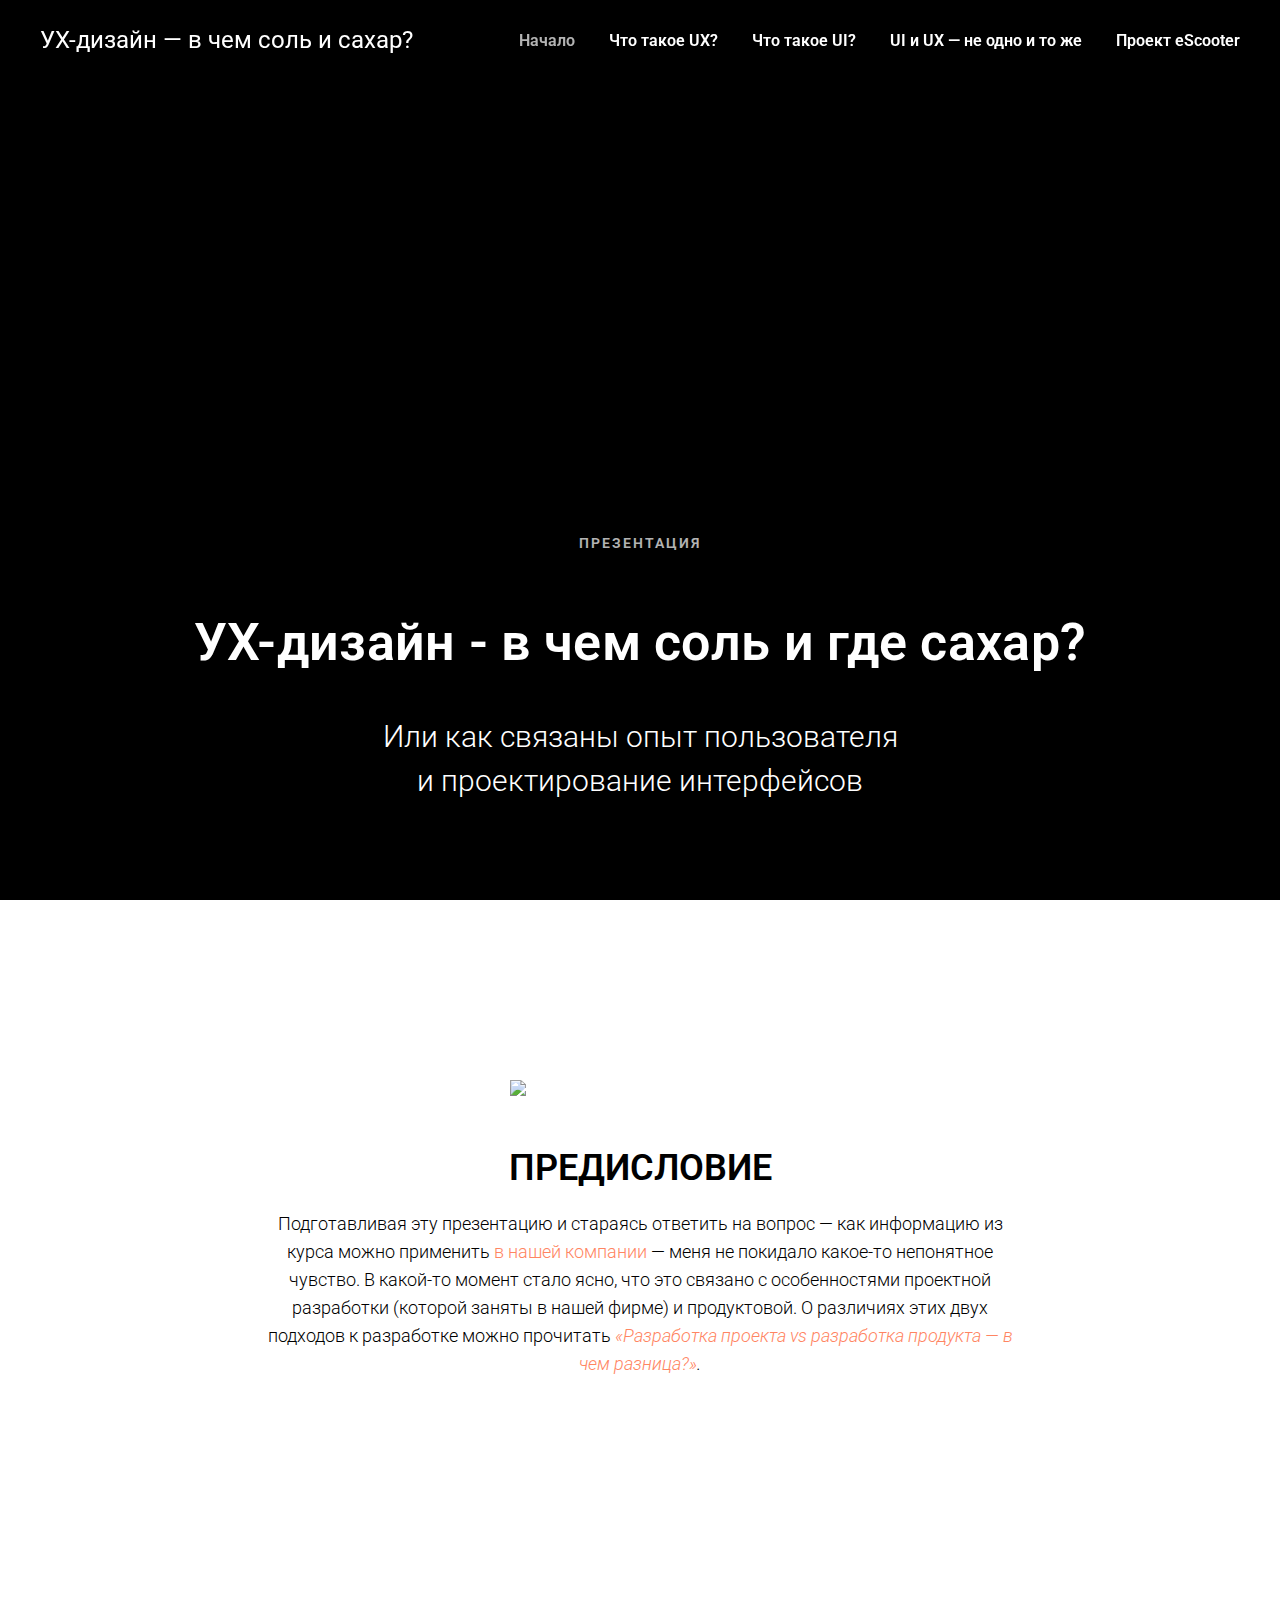
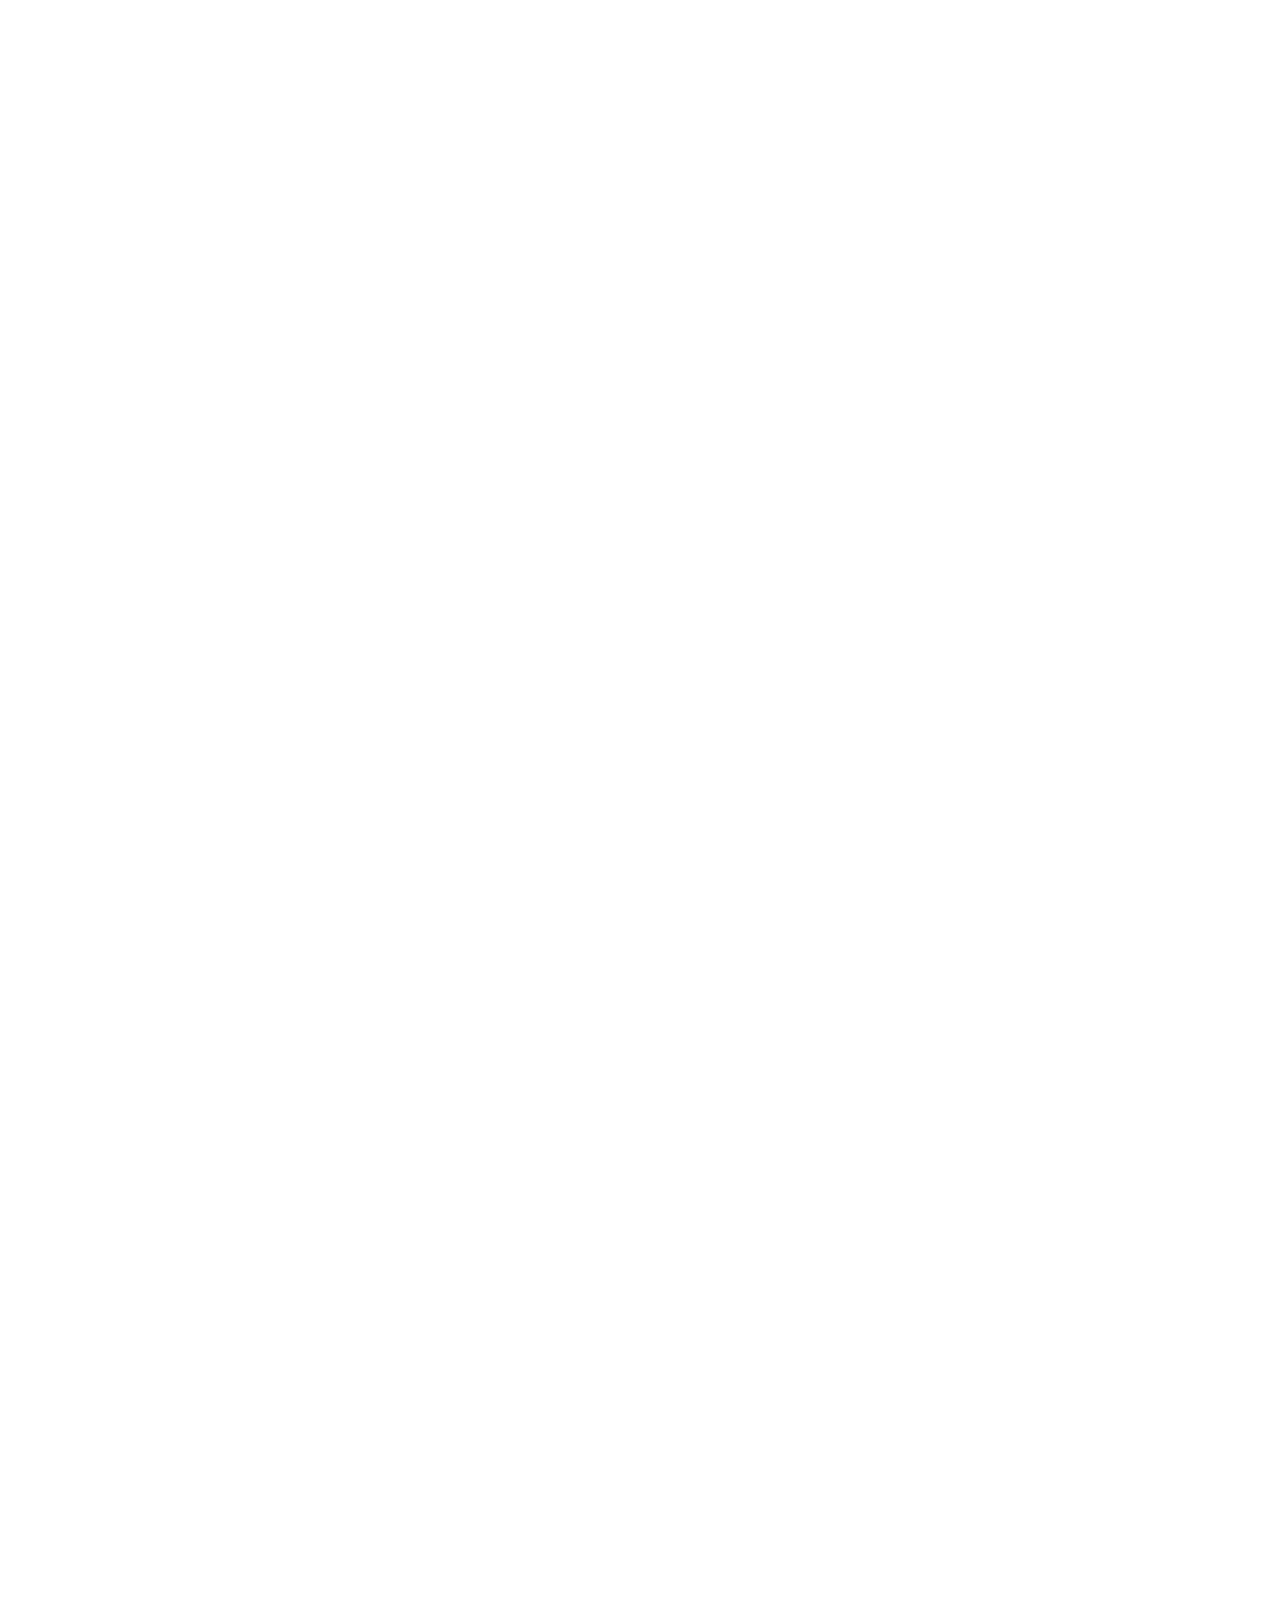
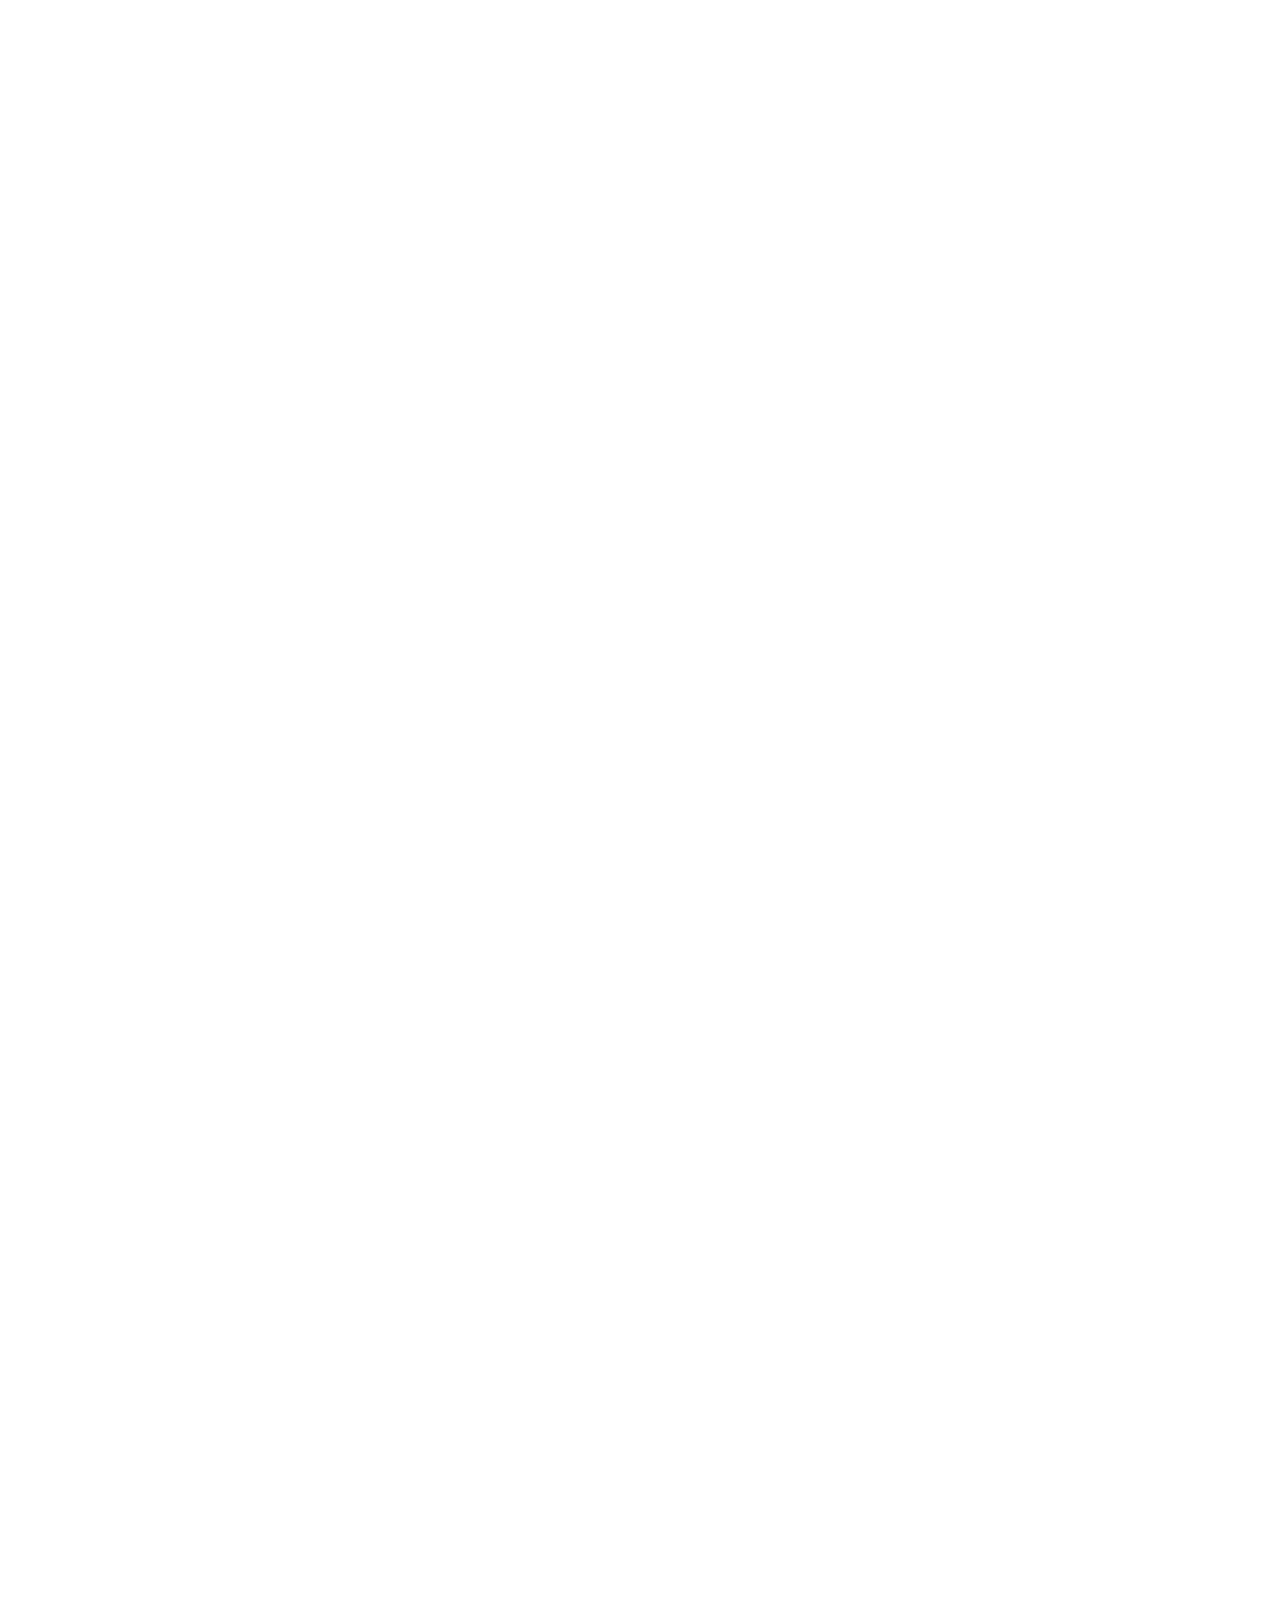
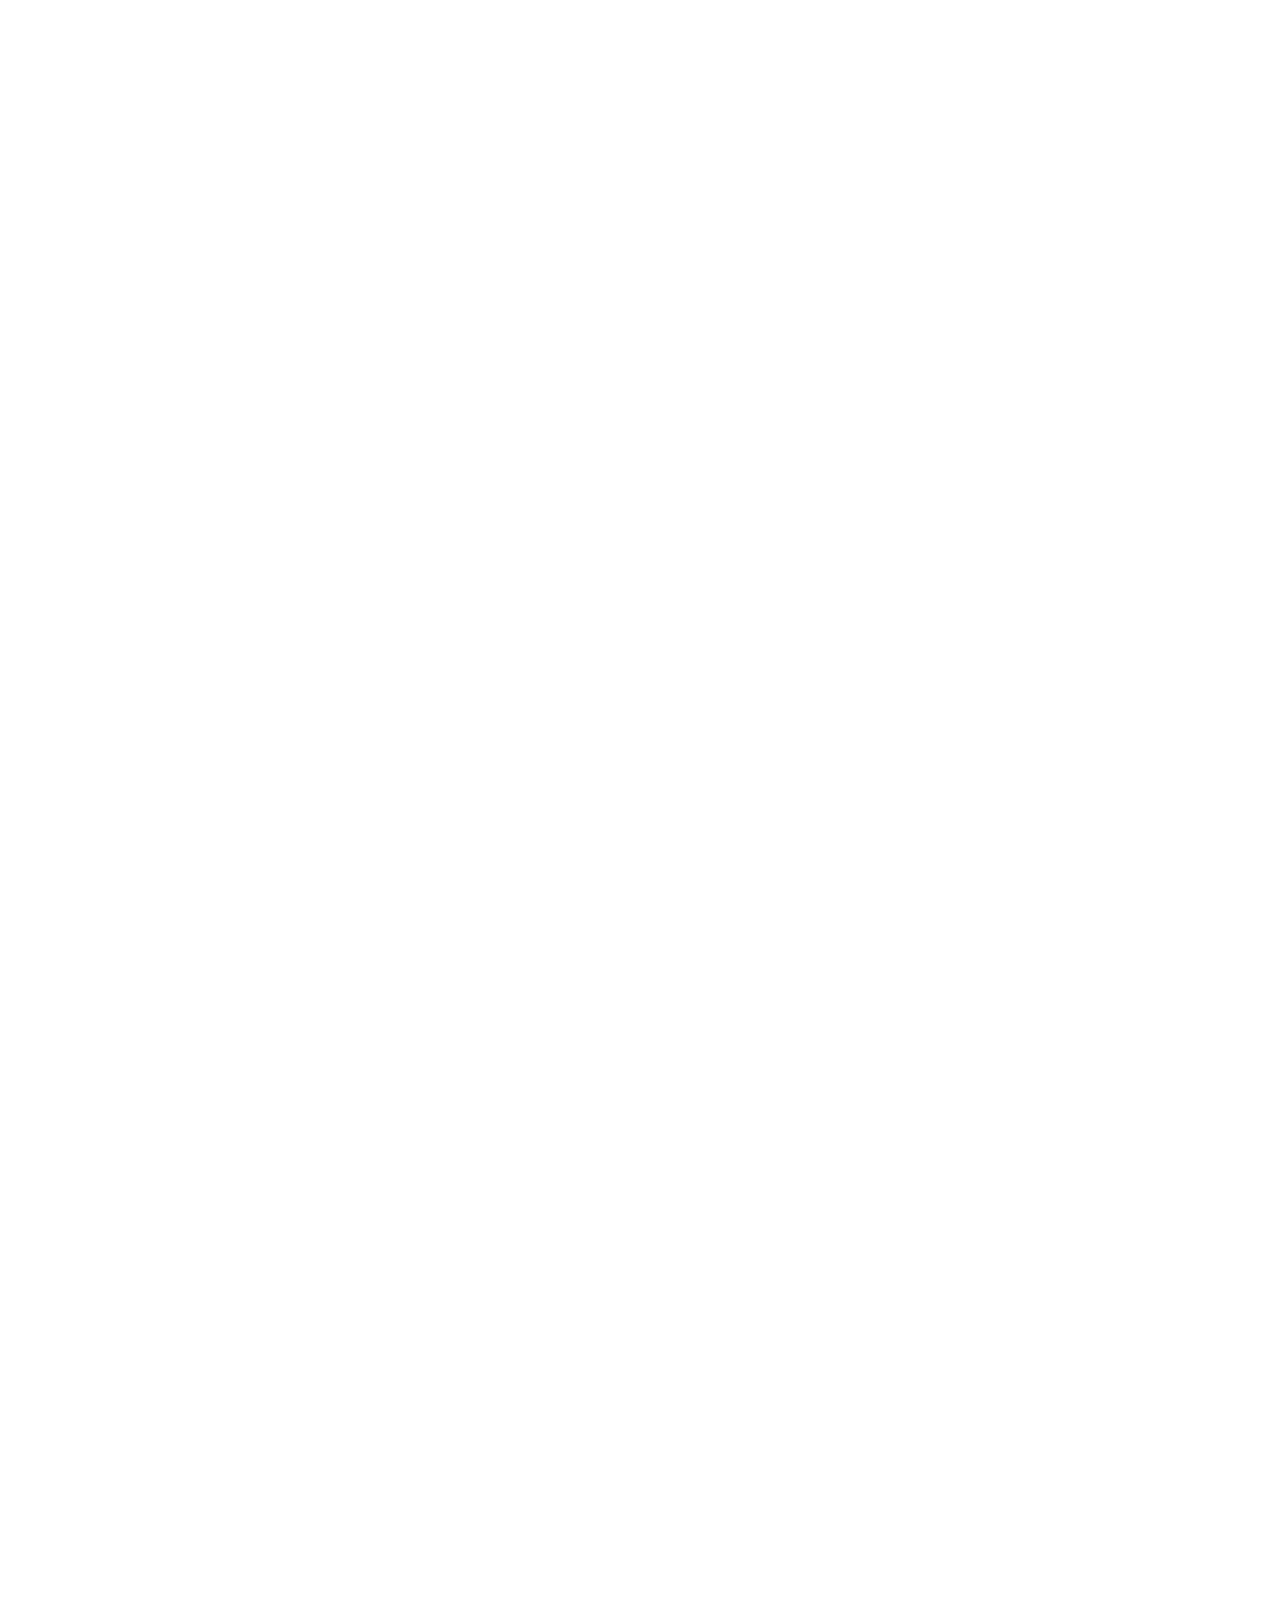
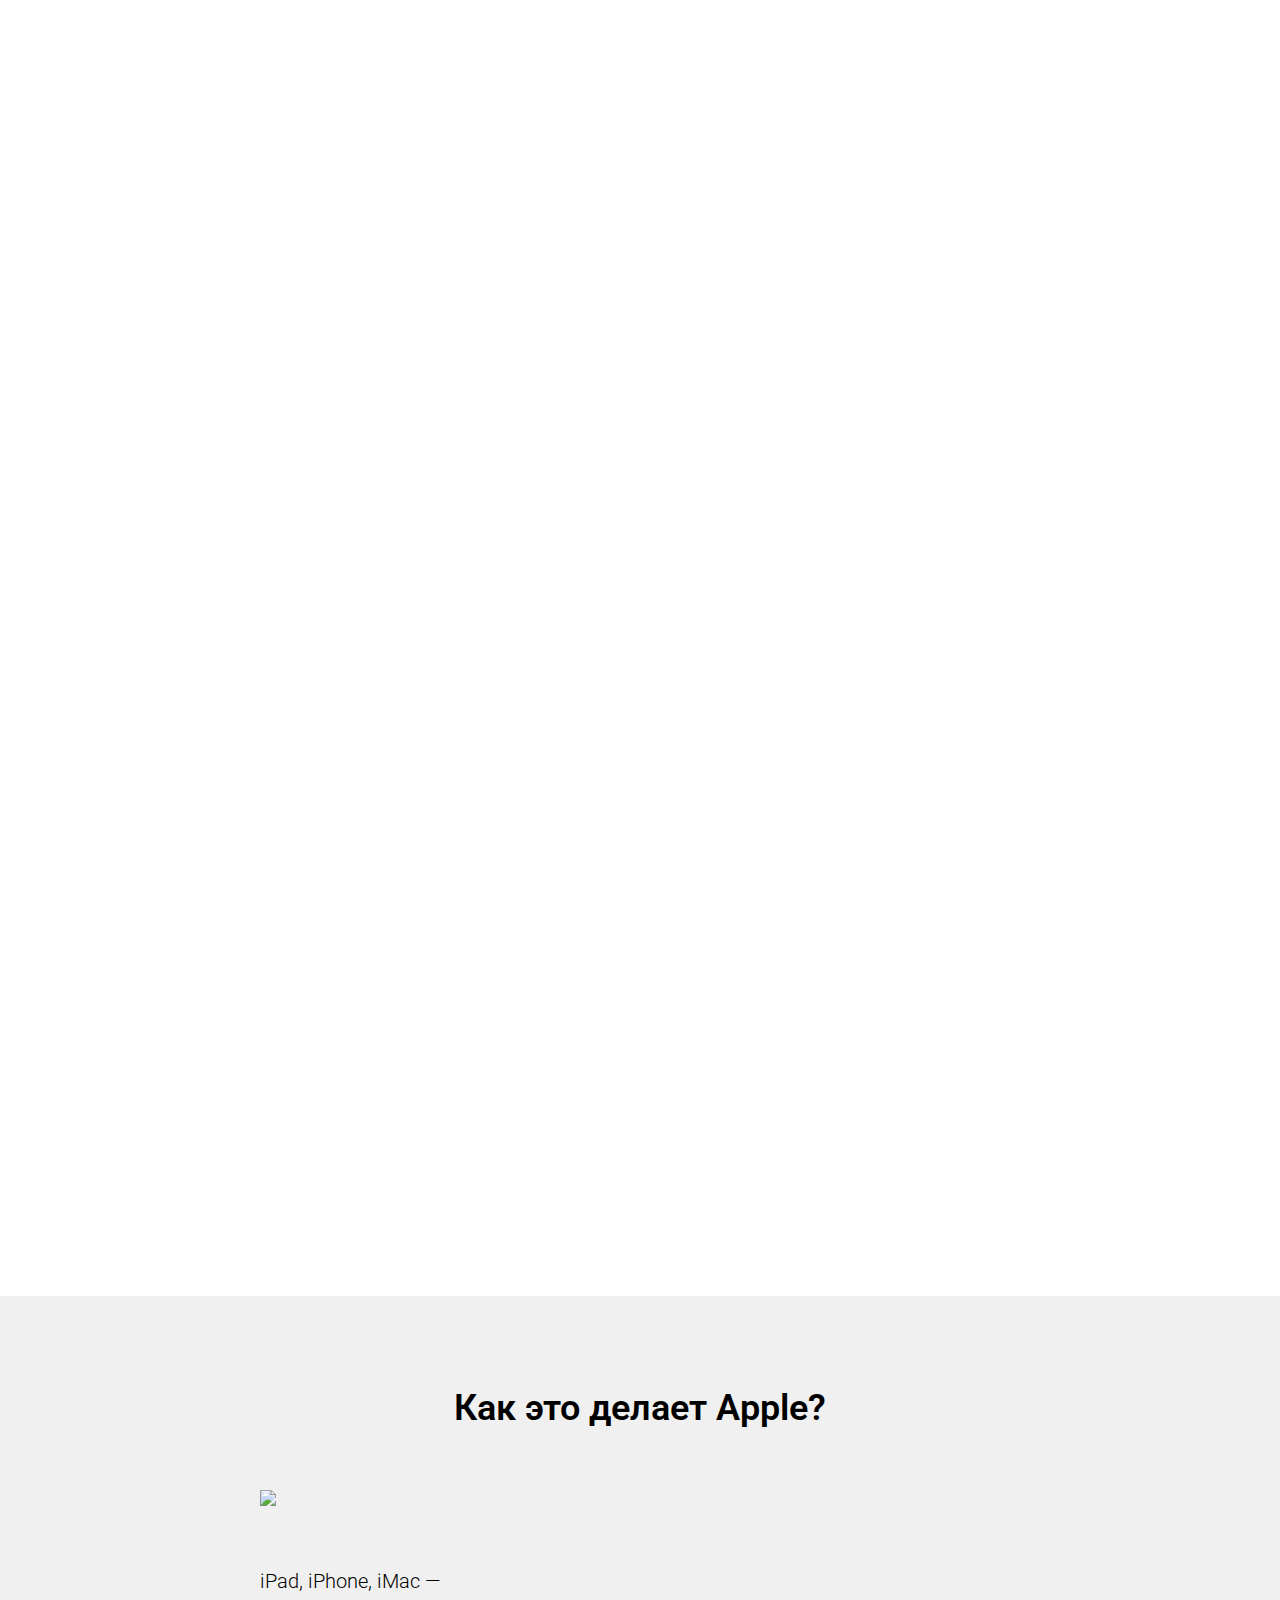
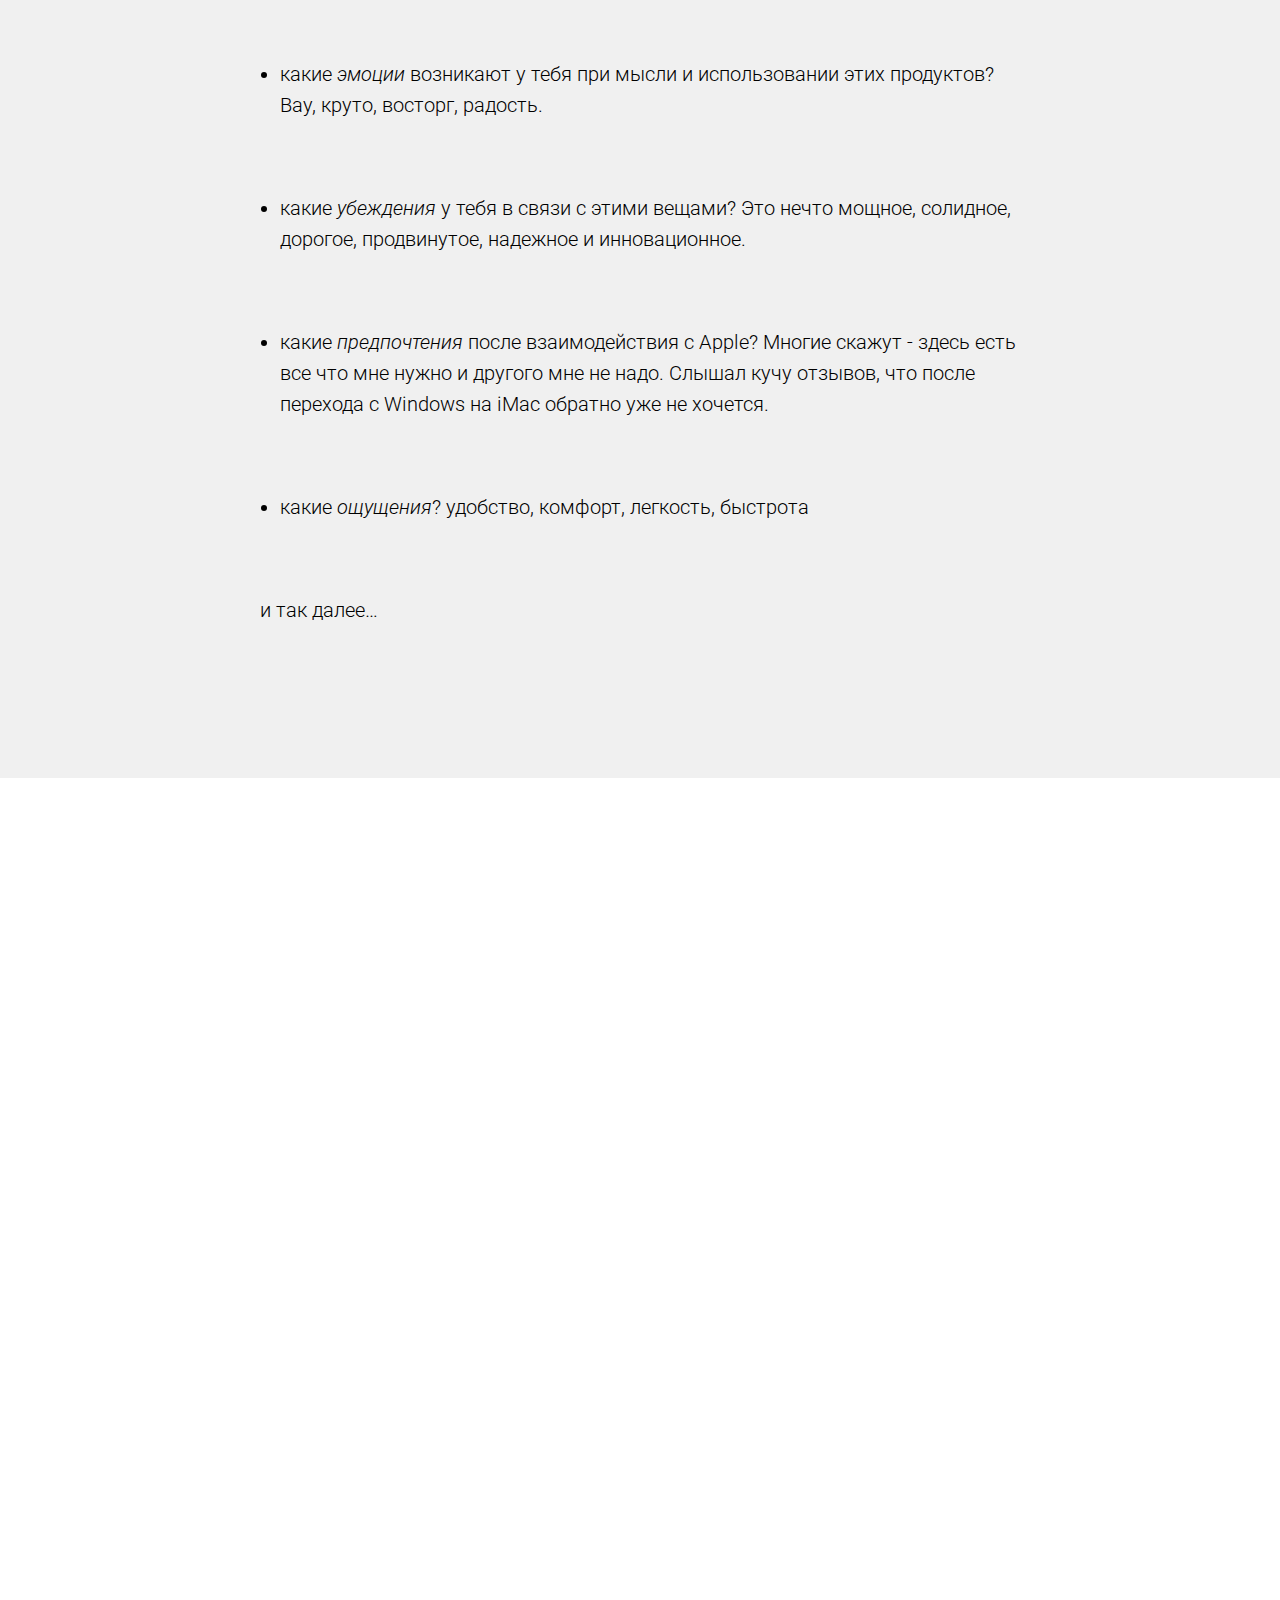
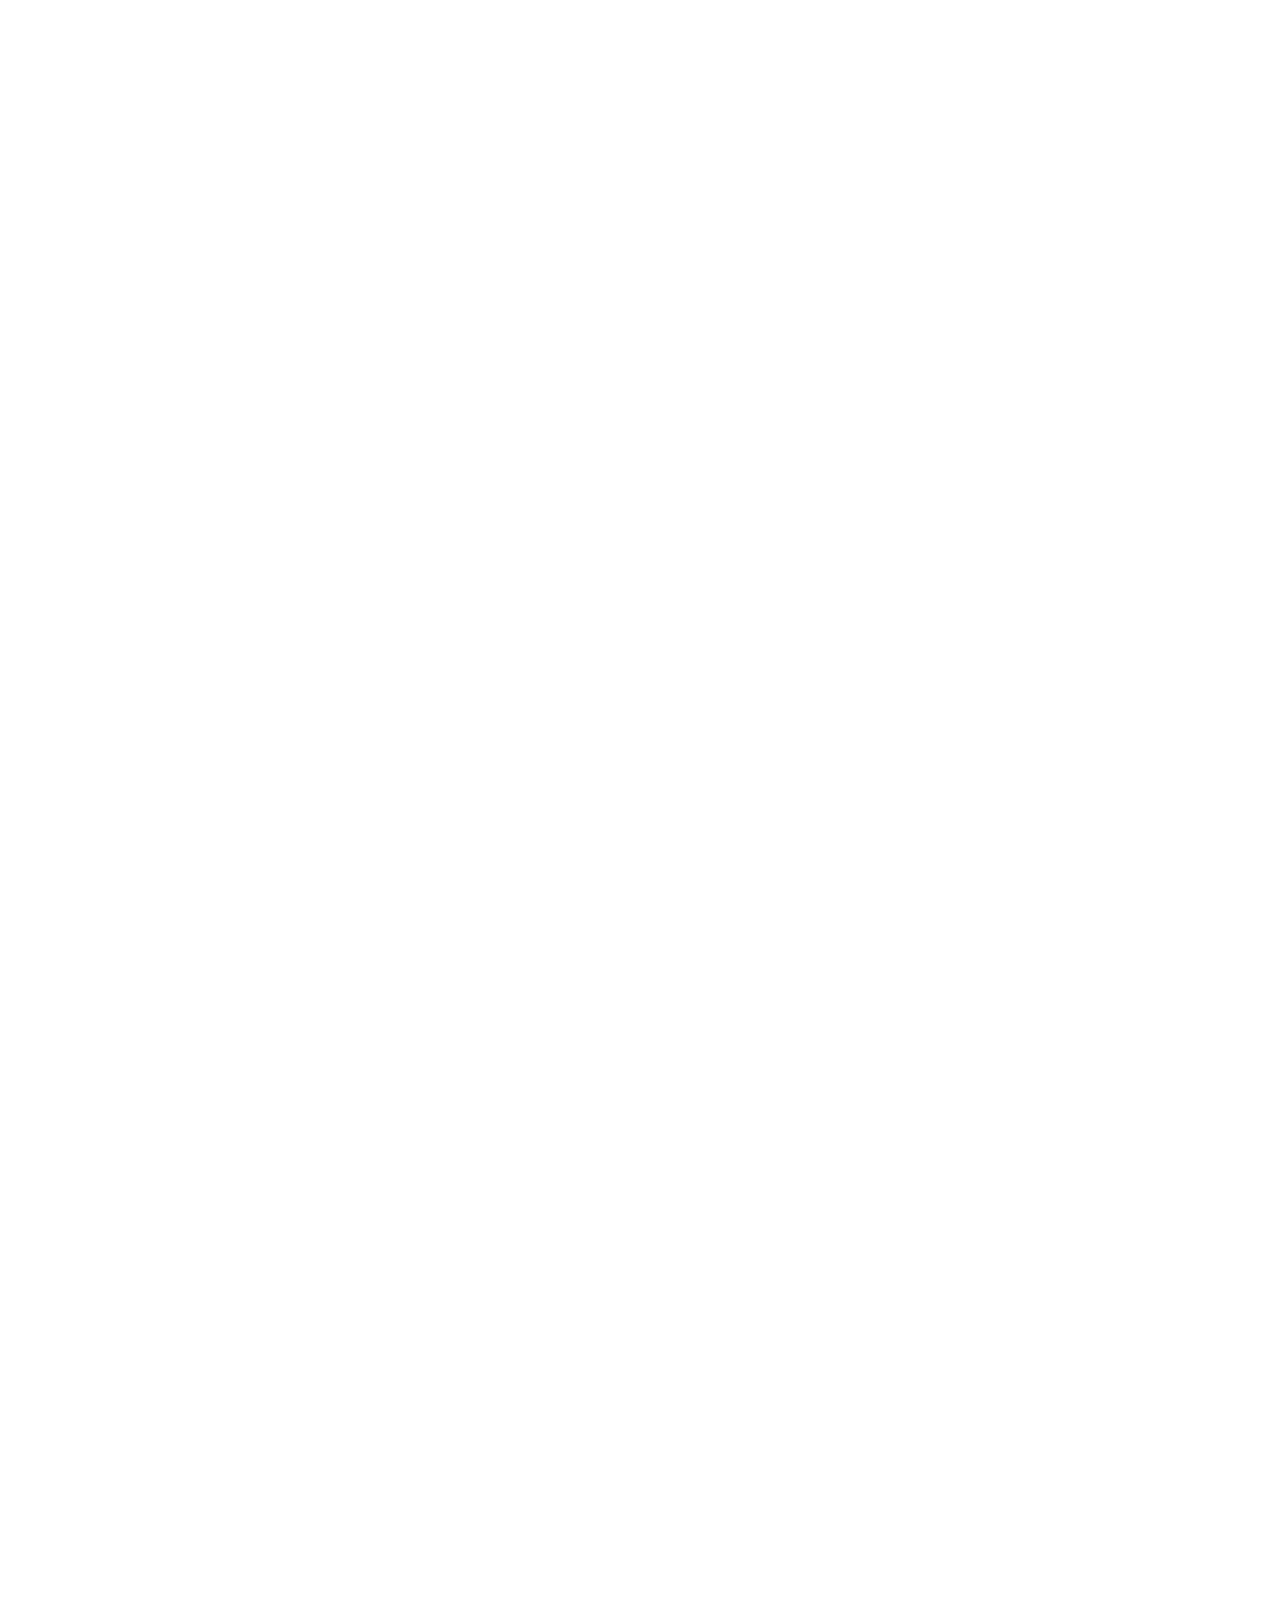
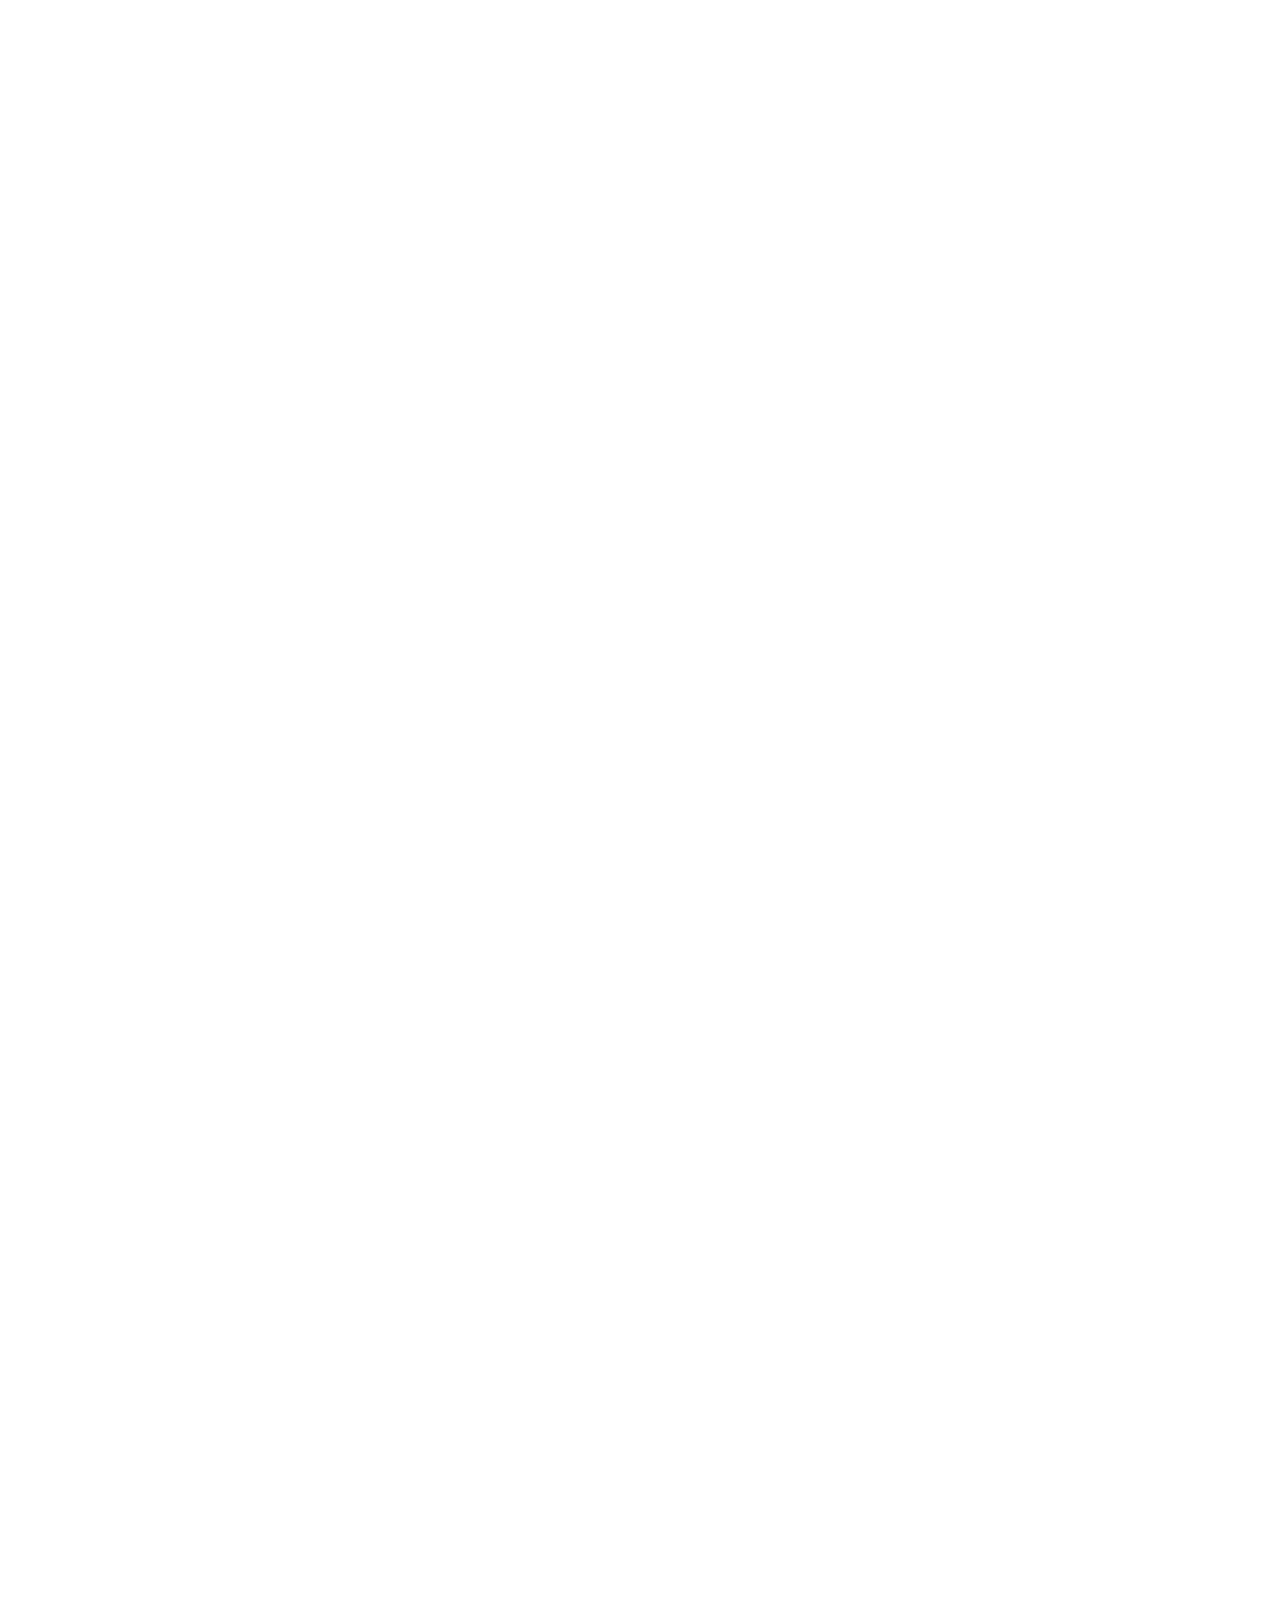
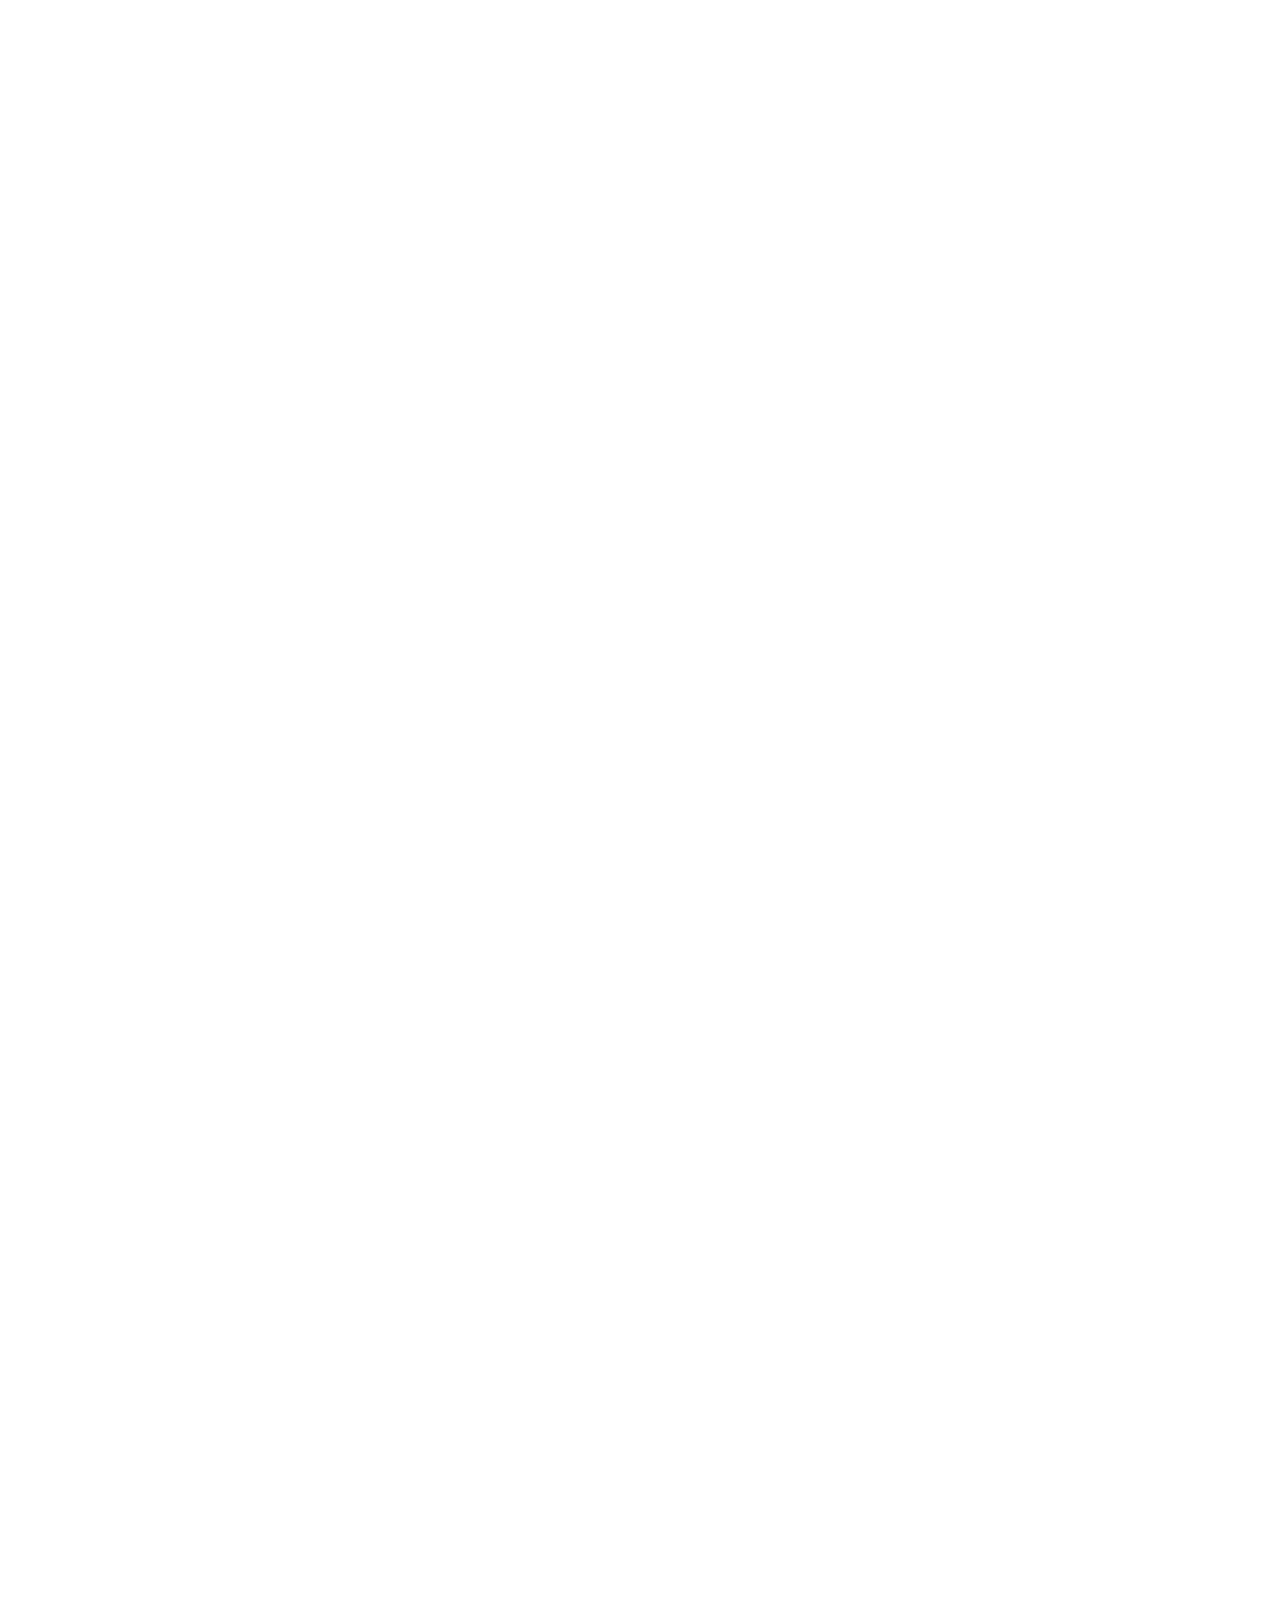
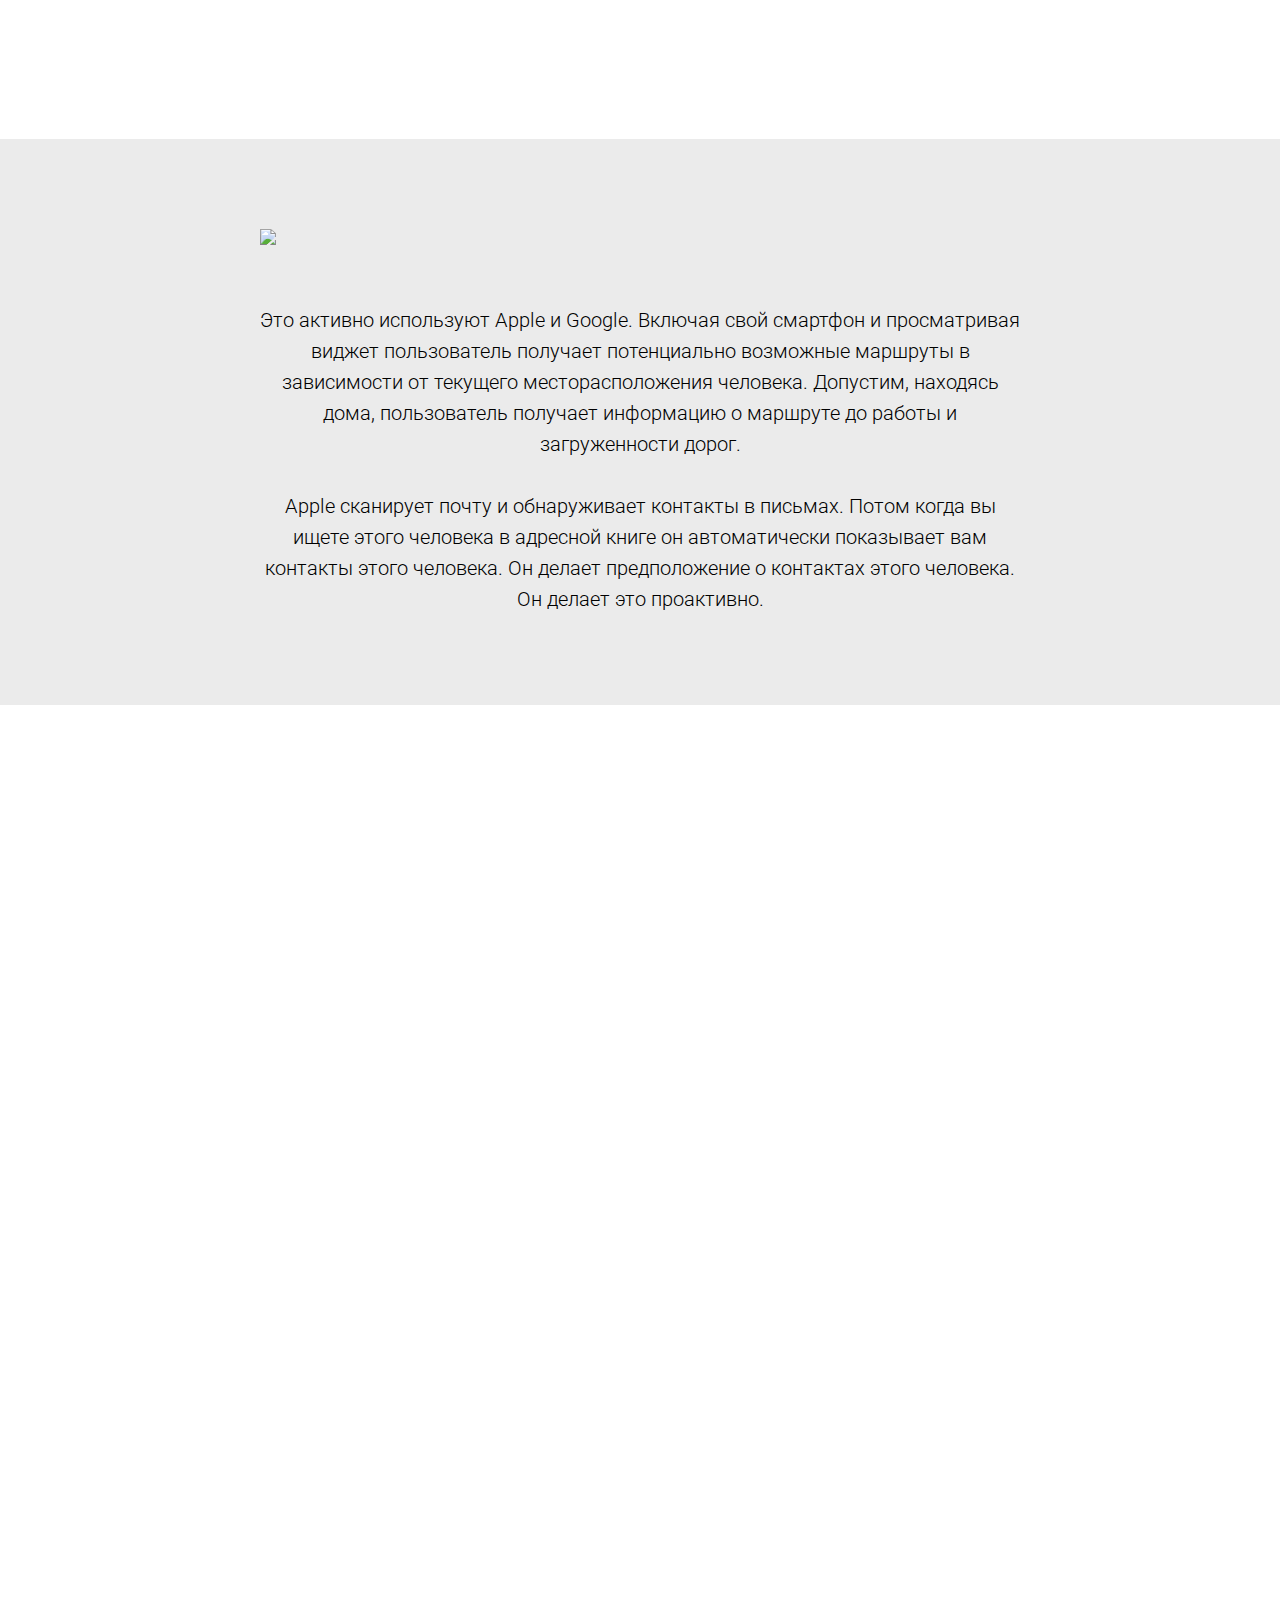
==== index.html @ e9082cac "3" ====
<!DOCTYPE html>
<!-- saved from url=(0030)http://project318992.tilda.ws/ -->
<html>

<head>
    <meta http-equiv="Content-Type" content="text/html; charset=UTF-8">
    <meta name="viewport" content="width=device-width, initial-scale=1.0">
    <title>Презентация курса</title>
    <meta property="og:url" content="http://project318992.tilda.ws">
    <meta property="og:title" content="Презентация курса">
    <meta property="og:description" content="">
    <meta property="og:type" content="website">
    <meta property="og:image" content="https://static.tildacdn.com/tild6162-3734-4539-b065-633964303866/2faf2a1743ad4484b37fb42e8d19fafe.jpg">
    <meta property="fb:app_id" content="257953674358265">
    <meta name="format-detection" content="telephone=no">
    <meta http-equiv="x-dns-prefetch-control" content="on">
    <link rel="dns-prefetch" href="http://tilda.ws/">
    <link rel="dns-prefetch" href="http://static.tildacdn.com/">
    <link rel="canonical" href="http://project318992.tilda.ws/">
    <link rel="shortcut icon" href="http://static.tildacdn.com/img/tildafavicon.ico" type="image/x-icon">
    <!-- Assets -->
    <link rel="stylesheet" href="./Презентация курса_files/tilda-grid-3.0.min.css" type="text/css" media="all">
    <link rel="stylesheet" href="./Презентация курса_files/tilda-blocks-2.12.css" type="text/css" media="all">
    <link rel="stylesheet" href="./Презентация курса_files/tilda-slds-1.4.min.css" type="text/css" media="all">
    <link rel="stylesheet" href="./Презентация курса_files/tilda-zoom-2.0.min.css" type="text/css" media="all">
    <script async="" src="./Презентация курса_files/analytics.js.Без названия"></script>
    <script src="./Презентация курса_files/jquery-1.10.2.min.js.Без названия"></script>
    <script src="./Презентация курса_files/tilda-scripts-2.8.min.js.Без названия"></script>
    <script src="./Презентация курса_files/tilda-blocks-2.7.js.Без названия"></script>
    <script src="./Презентация курса_files/tilda-slds-1.4.min.js.Без названия"></script>
    <script src="./Презентация курса_files/hammer.min.js.Без названия"></script>
    <script src="./Презентация курса_files/tilda-zoom-2.0.min.js.Без названия"></script>
    <script src="./Презентация курса_files/bootstrap.min.js.Без названия"></script>
    <script src="./Презентация курса_files/jquery.touchswipe.min.js.Без названия"></script>
    <script src="./Презентация курса_files/lazyload-1.3.min.js.Без названия"></script>
    <style type="text/css">
        .ym-vim-dictionary-page {
            text-rendering: optimizeLegibility;
            -webkit-font-smoothing: antialiased;
            -moz-osx-font-smoothing: grayscale;
            font-smoothing: antialiased;
            margin: 0;
            padding: 0;
            font-family: Open Sans, sans-serif;
            font-size: 16px;
            color: #333;
            background-color: #fafafa
        }
        
        .ym-vim-dictionary-page h1,
        .ym-vim-dictionary-page h2 {
            font-weight: 300;
            margin: 0;
            padding: 0
        }
        
        .ym-vim-dictionary-page h1 {
            font-size: 36px
        }
        
        .ym-vim-dictionary-page h2 {
            font-size: 30px
        }
        
        .ym-vim-dictionary-page form {
            margin: 0
        }
        
        .ym-vim-dictionary-page .header {
            height: 45px;
            background-color: #4a89dc
        }
        
        .ym-vim-dictionary-page .logo {
            width: 170px;
            height: 45px;
            background-image: url([data-uri]);
            background-repeat: no-repeat;
            background-position: 0;
            background-size: 170px 25px;
            background-color: transparent
        }
        
        .ym-vim-dictionary-page .container {
            position: relative;
            max-width: 990px;
            margin: 0 auto;
            padding: 0 10px
        }
        
        .ym-vim-dictionary-page .page {
            font-weight: 300;
            padding-bottom: 48px
        }
        
        .ym-vim-dictionary-page .page__button {
            height: 26px;
            width: 30px;
            border-radius: 4px;
            background-image: linear-gradient(180deg, #fff, #f5f5f5);
            border: 1px solid #ddd;
            color: #333;
            font-size: 14px;
            display: inline-block;
            padding: 4px 10px;
            line-height: 1;
            box-sizing: border-box;
            cursor: pointer;
            margin: 0 5px;
            position: relative;
            top: 2px;
            -webkit-user-select: none;
            -moz-user-select: none;
            -ms-user-select: none;
            user-select: none
        }
        
        .ym-vim-dictionary-page .page__button:first-child {
            margin-left: 0
        }
        
        .ym-vim-dictionary-page .page__button:last-child {
            margin-right: 0
        }
        
        .ym-vim-dictionary-page .page__button:active {
            box-shadow: inset 0 0 3px 0 rgba(0, 0, 0, .3)
        }
        
        .ym-vim-dictionary-page .page__button--primary {
            background-image: linear-gradient(180deg, #5d9cec, #4a89dc);
            color: #fff;
            font-weight: 600
        }
        
        .ym-vim-dictionary-page .page__button--primary,
        .ym-vim-dictionary-page .page__button--secondary {
            background-size: 100%;
            background-repeat: no-repeat;
            background-position: 50%;
            width: auto;
            box-shadow: inset 0 -1px 0 0 rgba(0, 0, 0, .07)
        }
        
        .ym-vim-dictionary-page .page__button--secondary {
            background-image: linear-gradient(180deg, #fff, #f5f5f5)
        }
        
        @media print {
            .ym-vim-dictionary-page {
                -webkit-print-color-adjust: exact
            }
            .ym-vim-dictionary-page .header {
                display: none
            }
            .ym-vim-dictionary-page .container {
                max-width: 100%;
                margin: 0;
                padding: 0
            }
        }
        
        @media print {
            .ym-vim-dictionary-page .page__header {
                margin-top: 0;
                line-height: 1
            }
            .ym-vim-dictionary-page .page__header-button {
                display: none
            }
            .ym-vim-dictionary-page .page__title-link {
                padding-left: 0;
                background: #fff!important
            }
            .ym-vim-dictionary-page .word-list__word {
                width: 50%
            }
            .ym-vim-dictionary-page .word-list__word-text-list {
                display: none
            }
            .ym-vim-dictionary-page .word-list__word-text-inner {
                left: 0
            }
        }
    </style>
    <style type="text/css">
        .wt-sky-hint {
            text-rendering: optimizeLegibility;
            -webkit-font-smoothing: antialiased;
            -moz-osx-font-smoothing: grayscale;
            font-smoothing: antialiased;
            padding: 5px;
            position: absolute;
            z-index: 9999999990;
            cursor: default;
            -webkit-animation: .15s fadeIn;
            animation: .15s fadeIn
        }
        
        .wt-sky-hint:after {
            content: "";
            width: 0;
            height: 0;
            margin: auto;
            display: block;
            position: absolute;
            top: 0;
            left: 0;
            right: 0;
            bottom: 0;
            border: 5px solid transparent
        }
        
        .wt-sky-hint__content {
            border-radius: 3px;
            background-color: rgba(51, 51, 51, .85);
            padding: 1px 7px 2px;
            font-family: Arial, Helvetica, sans-serif;
            font-size: 13px;
            text-align: center;
            color: #fff
        }
        
        .wt-sky-hint--top:after {
            top: auto;
            border-bottom: none;
            border-top-color: rgba(51, 51, 51, .85)
        }
        
        .wt-sky-hint--left:after {
            left: auto;
            border-right: none;
            border-left-color: rgba(51, 51, 51, .85)
        }
        
        .wt-sky-hint--right:after {
            right: auto;
            border-left: none;
            border-right-color: rgba(51, 51, 51, .85)
        }
        
        .wt-sky-hint--bottom:after {
            bottom: auto;
            border-top: none;
            border-bottom-color: rgba(51, 51, 51, .85)
        }
        
        @-webkit-keyframes fadeIn {
            0% {
                opacity: 0
            }
            to {
                opacity: 1
            }
        }
        
        @keyframes fadeIn {
            0% {
                opacity: 0
            }
            to {
                opacity: 1
            }
        }
    </style>
    <style type="text/css">
        .ym-vim-dictionary-page .page__header {
            font-size: 30px;
            line-height: 1.33;
            margin-top: 40px
        }
        
        .ym-vim-dictionary-page .page__header--loading {
            background-image: url([data-uri]);
            background-size: 20px 20px;
            background-color: transparent;
            background-repeat: no-repeat;
            background-position: 181px 11px
        }
        
        .ym-vim-dictionary-page .page__header-title {
            font-family: Fira Sans, sans-serif
        }
        
        .ym-vim-dictionary-page .page__header-button--add {
            background-image: url([data-uri]), linear-gradient(180deg, #5d9cec, #4a89dc);
            background-size: 16px auto, 100%;
            background-repeat: no-repeat;
            background-position: 3px -47px, 50%;
            width: auto;
            padding-left: 21px;
            color: #fff;
            top: -6px;
            font-weight: 600;
            box-shadow: inset 0 -1px 0 0 rgba(0, 0, 0, .07)
        }
        
        .ym-vim-dictionary-page .page__header-button--print {
            background-image: url([data-uri]), linear-gradient(180deg, #fff, #f5f5f5);
            background-size: 16px 14px, 100%;
            background-repeat: no-repeat;
            background-position: 50%;
            margin-left: 5px
        }
        
        .ym-vim-dictionary-page .page__header-button--download {
            background-image: url([data-uri]), linear-gradient(180deg, #fff, #f5f5f5);
            background-size: 12px 14px, 100%;
            background-repeat: no-repeat;
            background-position: 50%;
            margin-left: 5px
        }
        
        .ym-vim-dictionary-page .page__header-group {
            float: right;
            font-size: 14px;
            display: -webkit-box;
            display: -ms-flexbox;
            display: flex;
            position: relative;
            top: 7px;
            -webkit-user-select: none;
            -moz-user-select: none;
            -ms-user-select: none;
            user-select: none
        }
        
        .ym-vim-dictionary-page .page__heder-group-item {
            background-image: linear-gradient(180deg, #fff, #f5f5f5);
            text-align: center;
            padding: 2px 5px 3px;
            border-top: 1px solid #ddd;
            border-bottom: 1px solid #ddd;
            border-right: 1px solid #ddd;
            cursor: pointer;
            width: 120px;
            box-sizing: border-box
        }
        
        .ym-vim-dictionary-page .page__heder-group-item:first-child {
            border-left: 1px solid #ddd;
            border-top-left-radius: 4px;
            border-bottom-left-radius: 4px
        }
        
        .ym-vim-dictionary-page .page__heder-group-item:last-child {
            border-top-right-radius: 4px;
            border-bottom-right-radius: 4px
        }
        
        .ym-vim-dictionary-page .page__heder-group-item--active {
            font-weight: 600;
            text-align: center;
            text-shadow: 1px 1px 0 rgba(0, 0, 0, .1);
            color: #fff;
            background-color: #999;
            background-image: none;
            cursor: default
        }
        
        .ym-vim-dictionary-page .page__header-button.page__header-button--add {
            margin-left: 25px
        }
    </style>
    <style type="text/css">
        .ym-vim-dictionary-page .tooltip-change-title {
            padding: 12px
        }
        
        .ym-vim-dictionary-page .tooltip-change-title__form {
            display: -webkit-box;
            display: -ms-flexbox;
            display: flex
        }
        
        .ym-vim-dictionary-page .tooltip-change-title__input-title {
            border-radius: 2px;
            background-color: #fff;
            border: 1px solid #ddd;
            font-family: Open Sans, sans-serif;
            font-size: 15px;
            padding: 3px 0 5px 9px;
            margin-right: 5px;
            width: 300px
        }
        
        .ym-vim-dictionary-page .tooltip-change-title__submit {
            width: 30px;
            height: 30px;
            border-radius: 4px;
            box-shadow: inset 0 -1px 0 0 rgba(0, 0, 0, .07);
            background-image: url([data-uri]), linear-gradient(180deg, #5d9cec, #4a89dc);
            background-size: 16px 15px, 100%;
            background-repeat: no-repeat;
            background-position: 50%, 50%;
            border: 0;
            cursor: pointer
        }
    </style>
    <style type="text/css">
        .ym-vim-dictionary-page .tooltip-modal {
            position: absolute;
            background-color: #fff;
            box-shadow: 0 6px 12px 0 rgba(0, 0, 0, .15);
            border: 1px solid hsla(0, 0%, 60%, .2);
            border-radius: 6px;
            z-index: 1
        }
        
        .ym-vim-dictionary-page .tooltip-modal:after,
        .ym-vim-dictionary-page .tooltip-modal:before {
            bottom: 100%;
            left: 20px;
            border: solid transparent;
            content: " ";
            height: 0;
            width: 0;
            position: absolute;
            pointer-events: none
        }
        
        .ym-vim-dictionary-page .tooltip-modal:after {
            border-bottom-color: #fff;
            border-width: 6px;
            margin-left: -6px
        }
        
        .ym-vim-dictionary-page .tooltip-modal:before {
            border-bottom-color: hsla(0, 0%, 60%, .2);
            border-width: 7px;
            margin-left: -7px
        }
    </style>
    <style type="text/css">
        .ym-vim-dictionary-page .word-sets {
            margin-top: 40px
        }
        
        .ym-vim-dictionary-page .word-sets__group {
            margin-bottom: 45px
        }
        
        .ym-vim-dictionary-page .word-sets__group-title {
            font-family: Fira Sans, sans-serif;
            font-size: 22px;
            line-height: 32px;
            margin-top: 16px
        }
        
        .ym-vim-dictionary-page .word-sets__group-total {
            color: #999;
            margin-bottom: 15px
        }
    </style>
    <style type="text/css">
        .ym-vim-dictionary-page .word-set {
            border-radius: 4px;
            background-color: #fff;
            box-shadow: 0 1px 2px 0 rgba(0, 0, 0, .1);
            padding-bottom: 15px;
            margin-bottom: 15px
        }
        
        .ym-vim-dictionary-page .word-set__header {
            padding: 10px 15px 0;
            height: 40px;
            box-sizing: border-box;
            margin-bottom: 15px
        }
        
        .ym-vim-dictionary-page .word-set__header-toolbar {
            background-color: #5d9cec;
            box-shadow: 0 1px 2px 0 rgba(0, 0, 0, .1);
            padding: 9px 20px;
            height: 40px;
            border-radius: 4px 4px 0 0;
            box-sizing: border-box;
            overflow: hidden;
            color: #fff;
            font-size: 14px;
            font-weight: 600;
            margin-bottom: 15px;
            -webkit-animation: showToolbar .1s linear forwards;
            animation: showToolbar .1s linear forwards
        }
        
        .ym-vim-dictionary-page .word-set__header-toolbar--sticky {
            position: -webkit-sticky;
            position: sticky;
            top: 0;
            z-index: 1
        }
        
        .ym-vim-dictionary-page .word-set__header-toolbar-button {
            margin-right: 20px;
            background-repeat: no-repeat;
            background-position: 0;
            background-size: 18px auto;
            display: inline-block;
            padding-left: 26px;
            cursor: pointer
        }
        
        .ym-vim-dictionary-page .word-set__header-toolbar-button--select {
            background-image: url([data-uri])
        }
        
        .ym-vim-dictionary-page .word-set__header-toolbar-button--unselect {
            background-image: url([data-uri])
        }
        
        .ym-vim-dictionary-page .word-set__header-toolbar-button--move {
            background-image: url([data-uri])
        }
        
        .ym-vim-dictionary-page .word-set__header-toolbar-button--delete {
            background-image: url([data-uri]);
            background-size: 14px auto;
            padding-left: 22px
        }
        
        .ym-vim-dictionary-page .word-set__title {
            color: #777;
            text-decoration: none;
            font-size: 13px;
            margin-bottom: 12px;
            margin-right: 15px;
            padding-left: 25px;
            display: inline-block;
            background-image: url([data-uri]);
            background-repeat: no-repeat;
            background-position: 0;
            background-size: 16px 16px
        }
        
        .ym-vim-dictionary-page .word-set__title--link {
            color: #5d9cec
        }
        
        .ym-vim-dictionary-page .word-set__title--link:hover {
            text-decoration: underline
        }
        
        .ym-vim-dictionary-page .word-set__title-icon {
            width: 16px;
            height: 16px;
            cursor: pointer;
            background-repeat: no-repeat;
            background-position: 50%;
            opacity: .3;
            display: inline-block;
            visibility: hidden;
            margin-right: 12px;
            position: relative;
            top: 3px
        }
        
        .ym-vim-dictionary-page .word-set__title-icon:hover {
            opacity: .4
        }
        
        .ym-vim-dictionary-page .word-set__title-icon--edit {
            background-image: url([data-uri]);
            background-size: 16px 16px
        }
        
        .ym-vim-dictionary-page .word-set__title-icon--delete {
            background-image: url([data-uri]);
            background-size: 14px 16px;
            width: 14px
        }
        
        .ym-vim-dictionary-page .word-set__title-icon--active {
            opacity: 1;
            visibility: visible
        }
        
        .ym-vim-dictionary-page .word-set__title-icon--active:hover {
            opacity: 1
        }
        
        .ym-vim-dictionary-page .word-set__title-track {
            display: inline-block;
            margin-right: 15px
        }
        
        .ym-vim-dictionary-page .word-set__title-track-left {
            display: inline-block
        }
        
        .ym-vim-dictionary-page .word-set__title-track-img {
            width: 30px;
            height: 30px;
            border-radius: 50%;
            background-image: url([data-uri]);
            background-repeat: no-repeat;
            background-position: 50%;
            background-size: 30px auto
        }
        
        .ym-vim-dictionary-page .word-set__title-track-right {
            display: inline-block;
            padding-left: 10px
        }
        
        .ym-vim-dictionary-page .word-set__title-track-title {
            font-size: 15px;
            color: #4687df;
            text-decoration: none;
            display: block
        }
        
        .ym-vim-dictionary-page .word-set__title-track-title:hover {
            text-decoration: underline
        }
        
        .ym-vim-dictionary-page .word-set__title-track-artist {
            font-size: 11px;
            color: #838383;
            text-decoration: none;
            display: block
        }
        
        .ym-vim-dictionary-page .word-set__title-track-artist:hover {
            text-decoration: underline
        }
        
        .ym-vim-dictionary-page .word-set__controls {
            display: inline-block;
            vertical-align: top
        }
        
        .ym-vim-dictionary-page .word-set--active .word-set__title-icon,
        .ym-vim-dictionary-page .word-set:hover .word-set__title-icon {
            visibility: visible
        }
        
        .ym-vim-dictionary-page .word-set__title-icon--edit.word-set__title-icon--active {
            background-image: url([data-uri])
        }
        
        .ym-vim-dictionary-page .word-set__title-icon--delete.word-set__title-icon--active {
            background-image: url([data-uri])
        }
        
        @-webkit-keyframes showToolbar {
            0% {
                opacity: 0
            }
            to {
                opacity: 1
            }
        }
        
        @keyframes showToolbar {
            0% {
                opacity: 0
            }
            to {
                opacity: 1
            }
        }
    </style>
    <style type="text/css">
        .ym-vim-dictionary-page .word-list {
            display: -webkit-box;
            display: -ms-flexbox;
            display: flex;
            -ms-flex-wrap: wrap;
            flex-wrap: wrap;
            clear: both;
            margin-bottom: 10px;
            padding-left: 15px;
            padding-right: 15px
        }
        
        .ym-vim-dictionary-page .word-list-empty {
            text-align: center;
            font-size: 15px;
            color: #999;
            width: 100%;
            margin-bottom: 15px
        }
        
        .ym-vim-dictionary-page .word-list__word {
            position: relative;
            width: 33.33%;
            min-width: 300px;
            padding: 0;
            border-radius: 3px
        }
        
        .ym-vim-dictionary-page .word-list__word-text-list {
            position: absolute;
            content: "";
            width: 6px;
            height: 6px;
            display: block;
            left: 12px;
            top: 13px;
            background-color: #ccc;
            border-radius: 3px
        }
        
        .ym-vim-dictionary-page .word-list__word-text-list--selected {
            background-color: transparent;
            background-image: url([data-uri]);
            background-position: 0 0;
            background-size: 18px;
            background-repeat: no-repeat;
            width: 18px;
            height: 18px;
            left: 5px;
            top: 7px;
            opacity: 1
        }
        
        .ym-vim-dictionary-page .word-list__word-text-list--selected:hover {
            opacity: 1
        }
        
        .ym-vim-dictionary-page .word-list__word:hover {
            background-color: #eff6ff
        }
        
        .ym-vim-dictionary-page .word-list__word:hover .word-list__word-text-list {
            position: absolute;
            content: "";
            cursor: pointer;
            display: block;
            width: 18px;
            height: 18px;
            left: 5px;
            top: 7px;
            border-radius: 0;
            background-color: transparent;
            background-image: url([data-uri]);
            background-position: 0 0;
            background-size: 18px;
            background-repeat: no-repeat;
            opacity: .3
        }
        
        .ym-vim-dictionary-page .word-list__word:hover .word-list__word-text-list:hover {
            opacity: .4
        }
        
        .ym-vim-dictionary-page .word-list__word-text {
            position: relative;
            height: 32px;
            width: 50%;
            display: inline-block;
            box-sizing: border-box;
            padding-left: 12px;
            line-height: 21px;
            vertical-align: top
        }
        
        .ym-vim-dictionary-page .word-list__word-text-line {
            position: absolute;
            right: 6px;
            top: 16px;
            left: 24px;
            background-color: #ededed;
            height: 1px
        }
        
        .ym-vim-dictionary-page .word-list__word-text-inner {
            position: absolute;
            left: 24px;
            top: 4px;
            background-color: #fff;
            padding: 0 5px
        }
        
        .ym-vim-dictionary-page .word-list__word:hover .word-list__word-text-inner {
            background-color: #eff6ff
        }
        
        .ym-vim-dictionary-page .word-list__word-text-sound {
            display: none;
            margin-left: 6px;
            cursor: pointer;
            width: 19px;
            height: 16px;
            vertical-align: middle;
            background-image: url([data-uri]);
            background-size: 19px 16px;
            background-repeat: no-repeat;
            background-position: 0;
            background-color: #eff6ff;
            position: absolute;
            top: 3px;
            right: -17px
        }
        
        .ym-vim-dictionary-page .word-list__word-text-sound:hover {
            background-image: url([data-uri])
        }
        
        .ym-vim-dictionary-page .word-list__word:hover .word-list__word-text-sound {
            display: inline-block
        }
        
        .ym-vim-dictionary-page .word-list__word-translation {
            position: relative;
            top: 4px;
            width: 50%;
            line-height: 21px;
            display: inline-block;
            color: #999;
            overflow: hidden;
            text-overflow: ellipsis;
            vertical-align: middle;
            box-sizing: border-box;
            padding-bottom: 8px
        }
        
        .ym-vim-dictionary-page .word-list__word .word-list__word-text-list.word-list__word-text-list--selected {
            background-color: transparent;
            background-image: url([data-uri]);
            background-position: 0 0;
            background-size: 18px;
            background-repeat: no-repeat;
            width: 18px;
            height: 18px;
            left: 5px;
            top: 7px;
            opacity: 1
        }
        
        .ym-vim-dictionary-page .word-list__word .word-list__word-text-list.word-list__word-text-list--selected:hover {
            opacity: 1
        }
    </style>
    <style type="text/css">
        .ym-vim-dictionary-page .tooltip-delete {
            padding: 12px
        }
    </style>
    <style type="text/css">
        .ym-vim-dictionary-page .tooltip-move-words {
            max-width: 450px;
            max-height: 300px;
            overflow-y: auto;
            margin: 0;
            padding: 5px 0;
            list-style: none
        }
        
        .ym-vim-dictionary-page .tooltip-move-words::-webkit-scrollbar {
            width: 4px
        }
        
        .ym-vim-dictionary-page .tooltip-move-words::-webkit-scrollbar-track {
            border-radius: 6px;
            background: #f5f5f5
        }
        
        .ym-vim-dictionary-page .tooltip-move-words::-webkit-scrollbar-thumb {
            border-radius: 6px;
            background-color: #999
        }
        
        .ym-vim-dictionary-page .tooltip-move-words__item {
            height: 24px;
            font-size: 15px;
            line-height: 1.4;
            cursor: pointer;
            white-space: nowrap;
            overflow: hidden;
            text-overflow: ellipsis;
            padding-left: 12px;
            padding-right: 12px
        }
        
        .ym-vim-dictionary-page .tooltip-move-words__item:hover {
            background-color: #5d9cec;
            color: #fff
        }
        
        .ym-vim-dictionary-page .tooltip-move-words__delimiter {
            height: 1px;
            background-color: #e5e5e5;
            margin: 5px 0
        }
    </style>
    <style type="text/css">
        .ym-vim-dictionary-page .authorization-call {
            margin: 50px auto;
            background-image: url([data-uri]);
            background-repeat: no-repeat;
            background-position: center 60px;
            background-size: 63px 63px;
            padding-top: 150px
        }
        
        .ym-vim-dictionary-page .authorization-call__header {
            font-size: 28px;
            text-align: center;
            margin-bottom: 15px
        }
        
        .ym-vim-dictionary-page .authorization-call__content {
            font-size: 16px;
            text-align: center
        }
        
        .ym-vim-dictionary-page .authorization-call__content a {
            color: #4a89dc;
            cursor: pointer
        }
    </style>
    <style type="text/css">
        .ym-vim-no-scroll {
            overflow: hidden!important
        }
        
        .ym-vim-lyrics-root {
            position: fixed;
            top: 0;
            left: 0;
            right: 0;
            width: 100%;
            margin: 0 auto;
            bottom: 65px;
            padding: 0;
            border: 0;
            z-index: 11;
            box-shadow: none
        }
        
        .ym-vim-lyrics-container {
            position: relative;
            max-width: 786px;
            margin-left: auto;
            margin-right: auto
        }
        
        .ym-vim-lyrics-column {
            -webkit-box-flex: 1;
            -ms-flex: 1;
            flex: 1
        }
        
        .ym-vim-lyrics-root.ym-vim-lyrics-root--light {
            color: #0b0b0b;
            background: #fff
        }
        
        .ym-vim-lyrics-root.ym-vim-lyrics-root--dark {
            color: #dadada;
            background: #222
        }
    </style>
    <style type="text/css">
        .ym-vim-lyrics-header {
            position: relative;
            padding-top: 15px;
            padding-bottom: 15px;
            margin-bottom: 10px;
            border-bottom: 1px solid
        }
        
        .ym-vim-lyrics-header__logo {
            width: 116px;
            background-image: url([data-uri]);
            background-size: 116px 17px
        }
        
        .ym-vim-lyrics-header__logo,
        .ym-vim-lyrics-header__settings {
            height: 17px;
            background-repeat: no-repeat;
            background-position: 50%
        }
        
        .ym-vim-lyrics-header__settings {
            position: absolute;
            right: 75px;
            top: 15px;
            width: 16px;
            background-size: 16px 17px;
            opacity: .4;
            cursor: pointer
        }
        
        .ym-vim-lyrics-header__settings--active,
        .ym-vim-lyrics-header__settings:hover {
            opacity: .8
        }
        
        .ym-vim-lyrics-header__close {
            position: absolute;
            right: 30px;
            top: 16px;
            width: 15px;
            height: 15px;
            background-image: url([data-uri]);
            background-repeat: no-repeat;
            background-position: 50%;
            background-size: 15px 15px;
            opacity: .4;
            cursor: pointer
        }
        
        .ym-vim-lyrics-header__close:hover {
            opacity: .6
        }
        
        .ym-vim-lyrics-root--light .ym-vim-lyrics-header {
            border-bottom-color: #e5e5e5
        }
        
        .ym-vim-lyrics-root--light .ym-vim-lyrics-header__settings {
            background-image: url([data-uri])
        }
        
        .ym-vim-lyrics-root--light .ym-vim-lyrics-header__close {
            background-image: url([data-uri])
        }
        
        @media(max-height:700px) {
            .ym-vim-lyrics-root--light .ym-vim-lyrics-header {
                border-bottom-color: #fff
            }
        }
        
        .ym-vim-lyrics-root--dark .ym-vim-lyrics-header {
            border-bottom-color: #555
        }
        
        .ym-vim-lyrics-root--dark .ym-vim-lyrics-header__settings {
            background-image: url([data-uri])
        }
        
        .ym-vim-lyrics-root--dark .ym-vim-lyrics-header__close {
            background-image: url([data-uri])
        }
        
        @media(max-height:700px) {
            .ym-vim-lyrics-root--dark .ym-vim-lyrics-header {
                border-bottom-color: #222
            }
        }
    </style>
    <style type="text/css">
        .ym-vim-lyrics-track-info {
            display: -webkit-box;
            display: -ms-flexbox;
            display: flex;
            margin-bottom: 20px
        }
        
        .ym-vim-lyrics-track-info__artist-image {
            width: 64px;
            height: 64px;
            border-radius: 32px;
            background-image: url([data-uri]);
            background-repeat: no-repeat;
            background-position: 50%;
            background-size: 64px auto;
            -webkit-box-flex: 0;
            -ms-flex: 0 0 64px;
            flex: 0 0 64px
        }
        
        .ym-vim-lyrics-track-info__track {
            padding-left: 20px
        }
        
        .ym-vim-lyrics-track-info__track-title {
            font-size: 22px;
            margin-top: 5px;
            margin-bottom: 10px
        }
        
        .ym-vim-lyrics-track-info__artist {
            font-size: 13px
        }
        
        @media(max-height:700px) {
            .ym-vim-lyrics-track-info {
                display: none
            }
        }
        
        .ym-vim-lyrics-root--light .ym-vim-lyrics-track-info__track {
            color: #0b0b0b
        }
        
        .ym-vim-lyrics-root--light .ym-vim-lyrics-track-info__artist {
            color: #999
        }
        
        .ym-vim-lyrics-root--light .ym-vim-lyrics-track-info__artist-name {
            color: #0b0b0b
        }
        
        .ym-vim-lyrics-root--dark .ym-vim-lyrics-track-info__track {
            color: #dadada
        }
        
        .ym-vim-lyrics-root--dark .ym-vim-lyrics-track-info__artist {
            color: #888
        }
        
        .ym-vim-lyrics-root--dark .ym-vim-lyrics-track-info__artist-name {
            color: #dadada
        }
    </style>
    <style type="text/css">
        .ym-vim-lyrics-menu__columns {
            display: -webkit-box;
            display: -ms-flexbox;
            display: flex
        }
        
        .ym-vim-lyrics-menu__item {
            display: inline-block;
            position: relative;
            height: 30px;
            margin-right: 55px;
            font-size: 15px;
            line-height: 30px;
            outline: 0;
            border-bottom: 2px solid transparent
        }
        
        .ym-vim-lyrics-menu__item--opened {
            border-bottom-color: #d0061f
        }
        
        .ym-vim-lyrics-menu__item--first {
            margin-left: 35px
        }
        
        .ym-vim-lyrics-menu__item--clickable {
            cursor: pointer
        }
        
        .ym-vim-lyrics-menu__item--clickable:hover {
            color: #e00
        }
        
        .ym-vim-lyrics-root--light .ym-vim-lyrics-menu {
            box-shadow: inset 0 -1px 0 0 #e5e5e5
        }
        
        .ym-vim-lyrics-root--light .ym-vim-lyrics-menu__item {
            color: #0b0b0b
        }
        
        .ym-vim-lyrics-root--light .ym-vim-lyrics-menu__item--current {
            border-bottom-color: #0b0b0b
        }
        
        .ym-vim-lyrics-root--dark .ym-vim-lyrics-menu {
            box-shadow: inset 0 -1px 0 0 #555
        }
        
        .ym-vim-lyrics-root--dark .ym-vim-lyrics-menu__item {
            color: #dadada
        }
        
        .ym-vim-lyrics-root--dark .ym-vim-lyrics-menu__item--current {
            border-bottom-color: #dadada
        }
    </style>
    <style type="text/css">
        .ym-vim-global.ym-vim-font-size__6 {
            font-size: 6px
        }
        
        .ym-vim-global.ym-vim-font-size__7 {
            font-size: 7px
        }
        
        .ym-vim-global.ym-vim-font-size__8 {
            font-size: 8px
        }
        
        .ym-vim-global.ym-vim-font-size__9 {
            font-size: 9px
        }
        
        .ym-vim-global.ym-vim-font-size__10 {
            font-size: 10px
        }
        
        .ym-vim-global.ym-vim-font-size__11 {
            font-size: 11px
        }
        
        .ym-vim-global.ym-vim-font-size__12 {
            font-size: 12px
        }
        
        .ym-vim-global.ym-vim-font-size__13 {
            font-size: 13px
        }
        
        .ym-vim-global.ym-vim-font-size__14 {
            font-size: 14px
        }
        
        .ym-vim-global.ym-vim-font-size__15 {
            font-size: 15px
        }
        
        .ym-vim-global.ym-vim-font-size__16 {
            font-size: 16px
        }
        
        .ym-vim-global.ym-vim-font-size__17 {
            font-size: 17px
        }
        
        .ym-vim-global.ym-vim-font-size__18 {
            font-size: 18px
        }
        
        .ym-vim-lyrics-window__main--container {
            max-width: 90rem
        }
        
        .ym-vim-lyrics-window {
            text-rendering: optimizeLegibility;
            -webkit-font-smoothing: antialiased;
            -moz-osx-font-smoothing: grayscale;
            font-smoothing: antialiased;
            position: absolute;
            top: 174px;
            left: 0;
            right: 0;
            bottom: 0;
            overflow: auto;
            font-family: Arial, Helvetica, sans-serif;
            transition: background-color .15s linear
        }
        
        .ym-vim-lyrics-window::-webkit-scrollbar {
            width: 6px
        }
        
        .ym-vim-lyrics-window::-webkit-scrollbar-thumb,
        .ym-vim-lyrics-window::-webkit-scrollbar-track {
            border-radius: 9px
        }
        
        .ym-vim-lyrics-window__main {
            display: -webkit-box;
            display: -ms-flexbox;
            display: flex;
            min-height: 100%
        }
        
        .ym-vim-lyrics-window__main--container {
            position: relative;
            margin-left: auto;
            margin-right: auto;
            min-width: 786px
        }
        
        .ym-vim-lyrics-window__left-column {
            padding: 15px 15px 0 5px
        }
        
        .ym-vim-lyrics-window__right-column {
            border-left: 1px solid;
            padding: 15px 5px 0 15px
        }
        
        @media(max-height:700px) {
            .ym-vim-lyrics-window {
                top: 90px
            }
        }
        
        .ym-vim-lyrics-root--light .ym-vim-lyrics-window__right-column {
            border-left-color: #e5e5e5
        }
        
        .ym-vim-lyrics-root--light .ym-vim-lyrics-window::-webkit-scrollbar-track {
            background: #f5f5f5
        }
        
        .ym-vim-lyrics-root--light .ym-vim-lyrics-window::-webkit-scrollbar-thumb {
            background-color: #999
        }
        
        .ym-vim-lyrics-root--dark .ym-vim-lyrics-window__right-column {
            border-left-color: #555
        }
        
        .ym-vim-lyrics-root--dark .ym-vim-lyrics-window::-webkit-scrollbar-track {
            background: #2e2e2e
        }
        
        .ym-vim-lyrics-root--dark .ym-vim-lyrics-window::-webkit-scrollbar-thumb {
            background-color: #888
        }
    </style>
    <style type="text/css">
        .ym-vim-lyrics-side {
            position: relative
        }
        
        .ym-vim-lyrics-side--dictionary-sticky {
            position: -webkit-sticky;
            position: sticky;
            top: 0;
            margin-top: -15px;
            padding-top: 15px
        }
    </style>
    <style type="text/css">
        .ym-vim-lyrics-word-list {
            display: -webkit-box;
            display: -ms-flexbox;
            display: flex;
            -ms-flex-wrap: wrap;
            flex-wrap: wrap;
            clear: both;
            margin-bottom: 10px;
            font-family: Arial, Helvetica, sans-serif
        }
        
        .ym-vim-lyrics-word-list__item {
            position: relative;
            width: 100%;
            min-width: 300px;
            padding: 0;
            border-radius: 2px;
            font-size: 14px
        }
        
        .ym-vim-lyrics-word-list__item-text-list {
            position: absolute;
            content: "";
            display: block;
            left: 12px;
            top: 13px
        }
        
        .ym-vim-lyrics-word-list__item:hover .ym-vim-lyrics-word-list__item-text-list {
            position: absolute;
            content: "";
            cursor: pointer;
            width: 13px;
            height: 13px;
            display: block;
            left: 9px;
            top: 10px;
            border-radius: 0;
            background-image: url([data-uri]);
            background-color: transparent;
            background-position: 50%;
            background-size: 11px auto;
            background-repeat: no-repeat;
            opacity: .6
        }
        
        .ym-vim-lyrics-word-list__item:hover .ym-vim-lyrics-word-list__item-text-list:hover {
            opacity: 1
        }
        
        .ym-vim-lyrics-word-list__item-text {
            position: relative;
            height: 32px;
            width: 50%;
            display: inline-block;
            box-sizing: border-box;
            padding-left: 12px;
            line-height: 21px;
            vertical-align: top
        }
        
        .ym-vim-lyrics-word-list__item-text-line {
            position: absolute;
            right: 6px;
            top: 16px;
            left: 24px;
            height: 1px
        }
        
        .ym-vim-lyrics-word-list__item-text-inner {
            position: absolute;
            left: 24px;
            top: 4px;
            padding: 0 5px
        }
        
        .ym-vim-lyrics-word-list__item-text-sound {
            display: none;
            margin-left: 6px;
            cursor: pointer;
            width: 18px;
            height: 13px;
            vertical-align: middle;
            background-image: url([data-uri]);
            background-size: 15px auto;
            background-repeat: no-repeat;
            background-position: 0;
            position: absolute;
            top: 5px;
            right: -17px;
            opacity: .8
        }
        
        .ym-vim-lyrics-word-list__item-text-sound:hover {
            opacity: 1
        }
        
        .ym-vim-lyrics-word-list__item:hover .ym-vim-lyrics-word-list__item-text-sound {
            display: inline-block
        }
        
        .ym-vim-lyrics-word-list__item-translation {
            position: relative;
            top: 4px;
            width: 50%;
            line-height: 21px;
            display: inline-block;
            overflow: hidden;
            text-overflow: ellipsis;
            vertical-align: middle;
            box-sizing: border-box
        }
        
        .ym-vim-lyrics-root--light .ym-vim-lyrics-word-list__item:hover {
            background-color: #f5f5f5
        }
        
        .ym-vim-lyrics-root--light .ym-vim-lyrics-word-list__item-text-line {
            background-color: #cacaca
        }
        
        .ym-vim-lyrics-root--light .ym-vim-lyrics-word-list__item-text-inner {
            background-color: #fff;
            color: #333
        }
        
        .ym-vim-lyrics-root--light .ym-vim-lyrics-word-list__item-text-sound,
        .ym-vim-lyrics-root--light .ym-vim-lyrics-word-list__item:hover .ym-vim-lyrics-word-list__item-text-inner {
            background-color: #f5f5f5
        }
        
        .ym-vim-lyrics-root--light .ym-vim-lyrics-word-list__item-translation {
            color: #888
        }
        
        .ym-vim-lyrics-root--dark .ym-vim-lyrics-word-list__item:hover {
            background-color: #2e2e2e
        }
        
        .ym-vim-lyrics-root--dark .ym-vim-lyrics-word-list__item-text-line {
            background-color: #555
        }
        
        .ym-vim-lyrics-root--dark .ym-vim-lyrics-word-list__item-text-inner {
            background-color: #222;
            color: #dadada
        }
        
        .ym-vim-lyrics-root--dark .ym-vim-lyrics-word-list__item-text-sound,
        .ym-vim-lyrics-root--dark .ym-vim-lyrics-word-list__item:hover .ym-vim-lyrics-word-list__item-text-inner {
            background-color: #2e2e2e
        }
        
        .ym-vim-lyrics-root--dark .ym-vim-lyrics-word-list__item-translation {
            color: #888
        }
    </style>
    <style type="text/css">
        .ym-vim-lyrics-dictionary {
            font-size: 15px;
            max-width: 550px
        }
        
        .ym-vim-lyrics-dictionary--empty {
            padding-top: 230px;
            line-height: 1.6;
            text-align: center;
            color: #6b6b6b;
            background-repeat: no-repeat;
            background-position: center 60px;
            background-size: 147px 147px
        }
        
        .ym-vim-lyrics-dictionary__go-to-button {
            margin: 20px 0 20px 20px;
            display: inline-block;
            text-align: center;
            color: #0b0b0b;
            border-radius: 2px;
            background-color: #ffdb4d;
            padding: 6px 100px 9px;
            cursor: pointer
        }
        
        .ym-vim-lyrics-root--light .ym-vim-lyrics-dictionary--empty {
            background-image: url([data-uri])
        }
        
        .ym-vim-lyrics-root--dark .ym-vim-lyrics-dictionary--empty {
            background-image: url([data-uri])
        }
    </style>
    <style type="text/css">
        .ym-vim-lyrics-dictionary-authorization-call {
            font-size: 15px;
            padding-top: 150px;
            line-height: 1.6;
            text-align: center;
            background-repeat: no-repeat;
            background-position: center 60px;
            background-size: 63px 63px
        }
        
        .ym-vim-lyrics-dictionary-authorization-call__auth-button {
            margin: 20px 0 20px 20px;
            display: inline-block;
            text-align: center;
            color: #0b0b0b;
            border-radius: 2px;
            background-color: #ffdb4d;
            padding: 6px 40px 9px;
            cursor: pointer
        }
        
        .ym-vim-lyrics-root--light .ym-vim-lyrics-dictionary-authorization-call {
            background-image: url([data-uri]);
            color: #6b6b6b
        }
        
        .ym-vim-lyrics-root--dark .ym-vim-lyrics-dictionary-authorization-call {
            background-image: url([data-uri]);
            color: #838383
        }
    </style>
    <style type="text/css">
        .ym-vim-lyrics-track-text__title ym-l ym-w {
            font-size: 3rem;
            line-height: 1.4;
            font-weight: 600;
            margin-bottom: 1.1rem
        }
        
        .ym-vim-lyrics-track-text__empty-line {
            height: 1.5rem
        }
        
        .ym-vim-lyrics-track-text ym-l {
            white-space: normal;
            word-wrap: break-word;
            max-width: 100%;
            height: auto;
            font-size: 1.8rem;
            margin-top: 0;
            margin-bottom: .4rem;
            display: inline-block;
            padding-left: 1rem;
            text-indent: -.95rem;
            line-height: 1.4
        }
        
        .ym-vim-lyrics-track-text ym-l.highlighted {
            color: #4e91e0
        }
        
        .ym-vim-lyrics-track-text ym-tw {
            position: relative;
            text-indent: 0
        }
        
        .ym-vim-lyrics-track-text ym-w {
            display: inline;
            cursor: pointer;
            font-size: inherit
        }
        
        .ym-vim-lyrics-track-text ym-w::-moz-selection {
            color: #fff;
            background-color: #5d9cec
        }
        
        .ym-vim-lyrics-track-text ym-w::selection {
            color: #fff;
            background-color: #5d9cec
        }
        
        .ym-vim-lyrics-track-text ym-t {
            display: inline;
            cursor: default;
            font-style: italic;
            -webkit-user-select: none;
            -moz-user-select: none;
            -ms-user-select: none;
            user-select: none
        }
        
        .ym-vim-lyrics-track.ym-vim-lyrics-translation__right ym-t {
            padding-left: .2rem;
            font-size: 1.8rem
        }
        
        .ym-vim-lyrics-track.ym-vim-lyrics-translation__replace ym-tw {
            display: inline-block;
            text-align: center;
            font-size: inherit
        }
        
        .ym-vim-lyrics-track.ym-vim-lyrics-translation__replace ym-tw ym-w {
            display: block;
            font-size: 1.3rem;
            font-weight: 400;
            line-height: 0;
            margin-bottom: 0
        }
        
        .ym-vim-lyrics-track.ym-vim-lyrics-translation__replace ym-tw ym-t {
            display: block
        }
        
        .ym-vim-lyrics-track.ym-vim-lyrics-translation__above ym-tw {
            display: inline-block;
            text-align: center;
            font-size: inherit
        }
        
        .ym-vim-lyrics-track.ym-vim-lyrics-translation__above ym-tw ym-t {
            display: block;
            font-size: 1.3rem;
            font-weight: 400;
            line-height: 0;
            margin-bottom: 0
        }
        
        .ym-vim-lyrics-track.ym-vim-lyrics-translation__above ym-tw ym-w {
            display: block
        }
        
        .ym-vim-lyrics-track .ym-vim-lyrics-track-text ym-l {
            padding-right: 1.6rem;
            position: relative
        }
        
        .ym-vim-lyrics-track .ym-vim-lyrics-track-text ym-l:hover {
            box-shadow: inset 0 0 0 1px rgba(78, 145, 224, .15);
            border-radius: 2px
        }
        
        .ym-vim-lyrics-track .ym-vim-lyrics-track-text ym-l:hover:after {
            content: "\22EE";
            position: absolute;
            top: 0;
            right: 0;
            padding-left: .3rem;
            padding-right: .3rem;
            cursor: pointer;
            font-weight: 600;
            color: rgba(78, 145, 224, .8)
        }
        
        .ym-vim-lyrics-root--light .ym-vim-lyrics-track.ym-vim-lyrics-translation__above ym-t,
        .ym-vim-lyrics-root--light .ym-vim-lyrics-track.ym-vim-lyrics-translation__replace ym-tw ym-w,
        .ym-vim-lyrics-root--light .ym-vim-lyrics-track.ym-vim-lyrics-translation__right ym-t {
            color: #999
        }
        
        .ym-vim-lyrics-root--dark .ym-vim-lyrics-track.ym-vim-lyrics-translation__above ym-t,
        .ym-vim-lyrics-root--dark .ym-vim-lyrics-track.ym-vim-lyrics-translation__replace ym-tw ym-w,
        .ym-vim-lyrics-root--dark .ym-vim-lyrics-track.ym-vim-lyrics-translation__right ym-t {
            color: #888
        }
    </style>
    <style type="text/css">
        .ym-vim-lyrics-track__loading {
            text-align: center;
            margin-top: 60px
        }
        
        .ym-vim-lyrics-track__not-found {
            background-image: url([data-uri]);
            background-repeat: no-repeat;
            background-position: center 60px;
            background-size: 51px 63px;
            font-size: 15px;
            text-align: center;
            padding-top: 150px
        }
        
        .ym-vim-lyrics-root--serif .ym-vim-lyrics-track-text {
            font-family: Georgia, Times New Roman, serif
        }
        
        .ym-vim-lyrics-root--light .ym-vim-lyrics-track__not-found {
            color: #6b6b6b
        }
        
        .ym-vim-lyrics-root--dark .ym-vim-lyrics-track__not-found {
            color: #838383
        }
    </style>
    <style type="text/css">
        .ym-vim-spin {
            position: absolute;
            display: inline-block;
            visibility: hidden;
            box-sizing: border-box;
            border: 2px solid transparent;
            border-radius: 50%
        }
        
        .ym-vim-spin:after {
            content: "\A0"
        }
        
        .ym-vim-spin.spin_visible {
            position: relative;
            visibility: visible;
            -webkit-animation: ym-vim-spin 1s infinite linear;
            animation: ym-vim-spin 1s infinite linear;
            background: linear-gradient(1deg, transparent, transparent);
            -webkit-backface-visibility: hidden;
            backface-visibility: hidden
        }
        
        .ym-vim-spin.spin_size_xs {
            line-height: 16px;
            width: 16px;
            height: 16px
        }
        
        .ym-vim-spin.spin_size_s {
            line-height: 24px;
            width: 24px;
            height: 24px
        }
        
        .ym-vim-spin.spin_size_m {
            line-height: 28px;
            width: 28px;
            height: 28px
        }
        
        .ym-vim-spin.spin_size_l {
            line-height: 32px;
            width: 32px;
            height: 32px
        }
        
        .ym-vim-spin.spin_size_xl {
            line-height: 38px;
            width: 38px;
            height: 38px
        }
        
        .ym-vim-spin.spin_size_xxl {
            line-height: 50px;
            width: 50px;
            height: 50px
        }
        
        @-webkit-keyframes ym-vim-spin {
            0% {
                border-top-color: #fc0;
                border-left-color: #fc0;
                -webkit-transform: rotate(0);
                transform: rotate(0)
            }
            to {
                border-top-color: #fc0;
                border-left-color: #fc0;
                -webkit-transform: rotate(1turn);
                transform: rotate(1turn)
            }
        }
        
        @keyframes ym-vim-spin {
            0% {
                border-top-color: #fc0;
                border-left-color: #fc0;
                -webkit-transform: rotate(0);
                transform: rotate(0)
            }
            to {
                border-top-color: #fc0;
                border-left-color: #fc0;
                -webkit-transform: rotate(1turn);
                transform: rotate(1turn)
            }
        }
    </style>
    <style type="text/css">
        .ym-vim-lyrics-settings {
            position: fixed;
            top: 35px;
            right: 75px;
            padding: 15px;
            border-radius: 4px;
            background-color: #fff;
            box-shadow: 0 0 7px 0 rgba(0, 0, 0, .13);
            color: #0b0b0b
        }
        
        .ym-vim-lyrics-settings__font {
            display: -webkit-box;
            display: -ms-flexbox;
            display: flex;
            margin-bottom: 15px
        }
        
        .ym-vim-lyrics-settings__font-item {
            width: 98px;
            height: 41px;
            border-radius: 2px;
            border: 1px solid #d0d0d0;
            margin-right: 10px;
            box-sizing: border-box;
            text-align: center;
            line-height: 1.4;
            position: relative;
            cursor: pointer;
            font-size: 10px;
            color: #848484
        }
        
        .ym-vim-lyrics-settings__font-item:last-child {
            margin-right: 0
        }
        
        .ym-vim-lyrics-settings__font-item:before {
            content: "Aa";
            text-align: center;
            width: 100%;
            display: block;
            font-size: 20px;
            height: 22px;
            color: #0b0b0b
        }
        
        .ym-vim-lyrics-settings__font-item--active {
            border-color: #4990e2
        }
        
        .ym-vim-lyrics-settings__font-item--sans-serif {
            font-family: Arial, Helvetica, sans-serif
        }
        
        .ym-vim-lyrics-settings__font-item--serif {
            font-family: Georgia, Times New Roman, serif
        }
        
        .ym-vim-lyrics-settings__size {
            display: -webkit-box;
            display: -ms-flexbox;
            display: flex;
            margin-bottom: 15px
        }
        
        .ym-vim-lyrics-settings__size-button {
            width: 38px;
            height: 27px;
            border-radius: 2px;
            border: 1px solid #d0d0d0;
            box-sizing: border-box;
            cursor: pointer;
            background-repeat: no-repeat;
            background-size: 16px auto;
            background-position: 50%
        }
        
        .ym-vim-lyrics-settings__size-button--minus {
            border-radius: 2px 0 0 2px;
            background-image: url([data-uri])
        }
        
        .ym-vim-lyrics-settings__size-button--plus {
            border-radius: 0 2px 2px 0;
            background-image: url([data-uri])
        }
        
        .ym-vim-lyrics-settings__size-button--disabled {
            cursor: default
        }
        
        .ym-vim-lyrics-settings__size-button--disabled:active {
            box-shadow: none!important
        }
        
        .ym-vim-lyrics-settings__size-value {
            font-size: 12px;
            text-align: center;
            width: 130px;
            height: 27px;
            line-height: 27px;
            border-top: 1px solid #d0d0d0;
            border-bottom: 1px solid #d0d0d0;
            box-sizing: border-box
        }
        
        .ym-vim-lyrics-settings__theme {
            display: -webkit-box;
            display: -ms-flexbox;
            display: flex;
            margin-bottom: 12px
        }
        
        .ym-vim-lyrics-settings__theme-item {
            margin-right: 10px;
            border: 1px solid #fff;
            box-sizing: border-box;
            text-align: center;
            cursor: pointer;
            font-size: 10px;
            position: relative
        }
        
        .ym-vim-lyrics-settings__theme-item:last-child {
            margin-right: 0
        }
        
        .ym-vim-lyrics-settings__theme-item--active {
            border-color: #4990e2;
            border-radius: 2px
        }
        
        .ym-vim-lyrics-settings__theme-item-name {
            border-radius: 2px;
            border: 1px solid #d0d0d0;
            margin: 2px;
            box-sizing: border-box;
            width: 92px;
            line-height: 27px;
            vertical-align: middle;
            height: 27px
        }
        
        .ym-vim-lyrics-settings__theme-item-name--light {
            border-color: hsla(0, 0%, 60%, .5);
            color: #0b0b0b;
            background-color: #fff
        }
        
        .ym-vim-lyrics-settings__theme-item-name--dark {
            border-color: hsla(0, 0%, 53%, .5);
            color: #dadada;
            background-color: #222
        }
        
        .ym-vim-lyrics-settings__translation-head {
            font-size: 12px;
            margin-bottom: 7px
        }
        
        .ym-vim-lyrics-settings__translation-label {
            display: block;
            font-size: 12px;
            margin-bottom: 5px
        }
        
        .ym-vim-lyrics-settings__translation-radio {
            margin: 0 7px 0 0
        }
    </style>
    <style type="text/css">
        .ym-vim-popup {
            position: fixed;
            box-sizing: border-box;
            right: 2px;
            top: 10px;
            width: 360px;
            padding: 10px 12px 14px;
            font-size: 14px;
            line-height: 1.57;
            color: #161616;
            border-radius: 8px;
            background-color: #f4f7fa;
            box-shadow: 0 2px 9px 0 rgba(0, 0, 0, .1);
            z-index: 13;
            -webkit-user-select: none;
            -moz-user-select: none;
            -ms-user-select: none;
            user-select: none
        }
        
        .ym-vim-popup__close {
            position: absolute;
            right: 10px;
            top: 10px;
            width: 15px;
            height: 15px;
            background-image: url([data-uri]);
            background-repeat: no-repeat;
            background-position: 0 0;
            background-size: 15px 15px;
            opacity: .8;
            cursor: pointer
        }
        
        .ym-vim-popup__close:hover {
            opacity: 1
        }
    </style>
    <style type="text/css">
        .ym-vim-popup-after-install-registration-call {
            padding: 10px
        }
        
        .ym-vim-popup-after-install-registration-call__button {
            margin-top: 15px;
            padding: 5px 15px;
            font-size: 14px;
            color: #fff;
            border-radius: 4px;
            background-color: #5d9cec;
            box-shadow: 0 1px 2px 0 rgba(0, 0, 0, .16), inset 0 -1px 0 0 rgba(0, 0, 0, .08);
            display: inline-block;
            margin-left: auto;
            margin-right: auto;
            cursor: pointer
        }
        
        .ym-vim-popup-after-install-registration-call__button:active {
            box-shadow: none
        }
    </style>
    <style type="text/css">
        .ym-vim-popup-add-word-to-dictionary {
            padding: 10px 10px 10px 45px;
            background-image: url([data-uri]);
            background-repeat: no-repeat;
            background-position: 3px 17px;
            background-size: 29px
        }
    </style>
    <style type="text/css">
        .ym-vim-popup-poll-icon {
            position: fixed;
            right: 30px;
            bottom: 100px;
            background-image: url([data-uri]);
            background-repeat: no-repeat;
            background-position: 50%;
            background-size: 39px auto;
            background-color: #fff;
            box-shadow: 0 2px 4px 0 hsla(0, 0%, 81%, .5);
            border: 1px solid #fff;
            width: 72px;
            height: 72px;
            border-radius: 50%;
            cursor: pointer;
            z-index: 13
        }
        
        .ym-vim-popup-poll-icon:hover {
            border: 1px solid hsla(0, 0%, 81%, .5)
        }
    </style>
    <style type="text/css">
        .ym-vim-popup-poll {
            position: fixed;
            z-index: 13;
            left: 0;
            top: 0;
            width: 100%;
            height: 100%;
            overflow: auto;
            background-color: hsla(0, 0%, 100%, .8);
            font-family: Arial, Helvetica, sans-serif;
            font-size: 14px;
            line-height: 1.4;
            color: #161616
        }
        
        .ym-vim-popup-poll__modal {
            width: 740px;
            position: fixed;
            left: 50%;
            top: 50%;
            padding-top: 15px;
            -webkit-transform: translate(-50%, -50%);
            transform: translate(-50%, -50%);
            border-radius: 4px;
            background-color: #fff;
            box-shadow: 0 0 17px 0 hsla(0, 0%, 81%, .5);
            border: 1px solid #e2e2e2
        }
        
        .ym-vim-popup-poll__close {
            position: absolute;
            right: 15px;
            top: 17px;
            width: 15px;
            height: 15px;
            background-image: url([data-uri]);
            background-repeat: no-repeat;
            background-position: 0 0;
            background-size: 15px 15px;
            opacity: .8;
            cursor: pointer
        }
        
        .ym-vim-popup-poll__close:hover {
            opacity: 1
        }
        
        .ym-vim-popup-poll__head {
            font-size: 20px;
            margin-bottom: 5px;
            text-align: center
        }
        
        .ym-vim-popup-poll__head-logo {
            display: inline-block;
            width: 143px;
            height: 21px;
            background-image: url([data-uri]);
            background-repeat: no-repeat;
            background-position: 0 0;
            background-size: 143px 21px;
            vertical-align: middle
        }
        
        .ym-vim-popup-poll__form {
            padding: 15px 30px;
            box-sizing: border-box;
            background-color: #f4f7fa
        }
        
        .ym-vim-popup-poll__form-block {
            margin-bottom: 15px
        }
        
        .ym-vim-popup-poll__form-header {
            font-size: 15px;
            display: block;
            line-height: 1.2;
            margin-bottom: 3px
        }
        
        .ym-vim-popup-poll__form-label {
            display: block
        }
        
        .ym-vim-popup-poll__input-radio {
            margin-right: 5px
        }
        
        .ym-vim-popup-poll__input-area {
            width: 100%;
            height: 100px;
            font-family: inherit;
            font-size: 14px;
            margin-top: 4px;
            border-radius: 4px;
            background-color: hsla(0, 0%, 100%, .75);
            border: 1px solid #c4d4e5;
            padding: 5px;
            resize: none
        }
        
        .ym-vim-popup-poll__form-buttons {
            text-align: center
        }
        
        .ym-vim-popup-poll__button {
            margin-top: 15px;
            padding: 7px 25px;
            font-size: 14px;
            color: #fff;
            border-radius: 4px;
            background-color: #5d9cec;
            box-shadow: 0 1px 2px 0 rgba(0, 0, 0, .16), inset 0 -1px 0 0 rgba(0, 0, 0, .08);
            display: inline-block;
            margin-left: auto;
            margin-right: auto;
            cursor: pointer;
            border: none
        }
        
        .ym-vim-popup-poll__button:active {
            box-shadow: none
        }
        
        .ym-vim-popup-poll__form-result {
            font-size: 17px;
            padding: 10px
        }
        
        .ym-vim-popup-poll__form-result--success {
            color: #5a0;
            margin-bottom: 20px
        }
        
        .ym-vim-popup-poll__form-result--error {
            color: #c04549
        }
    </style>
    <style type="text/css">
        .ym-vim-translation-popover {
            text-rendering: optimizeLegibility;
            -webkit-font-smoothing: antialiased;
            -moz-osx-font-smoothing: grayscale;
            font-smoothing: antialiased;
            min-width: 183px;
            max-width: 230px;
            border-radius: 2px;
            background-color: #fff;
            box-shadow: 0 4px 12px 0 hsla(0, 0%, 76%, .5);
            position: absolute;
            top: 0;
            left: 0;
            font-family: Arial, Helvetica, sans-serif;
            padding: 6px 0 9px;
            line-height: 1.57;
            z-index: 20;
            -webkit-user-select: none;
            -moz-user-select: none;
            -ms-user-select: none;
            user-select: none;
            box-sizing: border-box;
            text-align: left
        }
        
        .ym-vim-translation-popover__transcr {
            font-size: 14px;
            color: #4e91e0;
            margin: 0 12px 10px;
            position: relative
        }
        
        .ym-vim-translation-popover__transcr-text {
            display: inline-block;
            vertical-align: top
        }
        
        .ym-vim-translation-popover__transcr-text:after,
        .ym-vim-translation-popover__transcr-text:before {
            content: "/"
        }
        
        .ym-vim-translation-popover__transcr-sound {
            display: inline-block;
            position: absolute;
            right: 0;
            cursor: pointer;
            width: 23px;
            height: 23px;
            background-image: url([data-uri]);
            background-repeat: no-repeat;
            background-position: 50%;
            background-size: 23px 23px
        }
        
        .ym-vim-translation-popover__transcr-sound:hover {
            opacity: .8
        }
        
        .ym-vim-translation-popover__translations-list {
            margin-bottom: 10px;
            list-style: none;
            padding: 7px 0;
            color: #4a4a4a;
            background-color: #f2f6fb
        }
        
        .ym-vim-translation-popover__translation-item {
            font-family: Arial, Helvetica, sans-serif;
            font-size: 14px;
            line-height: 29px;
            padding: 0 12px;
            display: block;
            cursor: pointer;
            white-space: nowrap;
            overflow: hidden;
            text-overflow: ellipsis
        }
        
        .ym-vim-translation-popover__translation-item:hover {
            background-color: #fff
        }
        
        .ym-vim-translation-popover__translation-item--active {
            position: relative
        }
        
        .ym-vim-translation-popover__translation-item--added {
            position: relative;
            background-image: url([data-uri]);
            background-repeat: no-repeat;
            background-position: right 16px center;
            background-size: 12px 8px
        }
        
        .ym-vim-translation-popover__translation-add-to-dict {
            position: absolute;
            right: 12px;
            background-repeat: no-repeat;
            background-position: 50%;
            background-size: 22px 22px;
            width: 22px;
            height: 29px
        }
        
        .ym-vim-translation-popover__img {
            width: 157px;
            height: 69px;
            margin: 12px 12px 0
        }
        
        .ym-vim-translation-popover__translation-item:hover .ym-vim-translation-popover__translation-add-to-dict {
            background-image: url([data-uri])
        }
        
        .ym-vim-translation-popover__translation-item--added:hover .ym-vim-translation-popover__translation-add-to-dict {
            background-image: url([data-uri])
        }
    </style>
    <style type="text/css">
        .wt-sky-long-dialog {
            padding: 10px 12px 15px;
            max-width: 360px;
            max-height: 270px;
            border-radius: 3px;
            font-family: Arial, Helvetica, sans-serif;
            color: #333;
            background-color: #fff;
            box-shadow: 0 6px 12px 0 rgba(0, 0, 0, .3);
            position: absolute;
            top: 0;
            left: 0;
            z-index: 9999999999;
            -webkit-user-select: all;
            -moz-user-select: all;
            -ms-user-select: all;
            user-select: all;
            box-sizing: border-box;
            overflow-y: auto;
            font-size: 15px;
            text-align: left
        }
        
        .wt-sky-long-dialog--small-font {
            font-size: 13px
        }
    </style>
    <style type="text/css">
        .ym-vim-control-root {
            display: inline-block;
            width: 30px;
            height: 40px;
            box-sizing: border-box;
            vertical-align: top;
            margin-left: 10px
        }
        
        .ym-vim-control-root .ym-vim-text-icon {
            background-image: url([data-uri]);
            background-repeat: no-repeat;
            background-position: 0 0;
            background-size: 14px 18px;
            width: 14px;
            height: 18px;
            margin: 22px 5px 0;
            cursor: default;
            opacity: .3
        }
        
        .ym-vim-control-root .ym-vim-text-icon--active {
            cursor: pointer;
            opacity: .8
        }
        
        .ym-vim-control-root .ym-vim-text-icon--active:hover {
            opacity: 1
        }
        
        .ym-vim-control-root .ym-vim-text-icon--loading {
            -webkit-animation: blinkIcon 1s linear infinite;
            animation: blinkIcon 1s linear infinite
        }
        
        .player-controls__track .track_type_player .track__name,
        .player-controls__track:hover .track_type_player .track__name {
            margin-right: 240px
        }
        
        @-webkit-keyframes blinkIcon {
            0% {
                opacity: .3
            }
            50% {
                opacity: .6
            }
            to {
                opacity: .3
            }
        }
        
        @keyframes blinkIcon {
            0% {
                opacity: .3
            }
            50% {
                opacity: .6
            }
            to {
                opacity: .3
            }
        }
    </style>
    <style type="text/css">
        .ym-vim-search-results {
            position: absolute;
            bottom: 2px;
            right: 2px;
            background-image: url([data-uri]);
            background-repeat: no-repeat;
            background-position: 0 0;
            background-size: 18px 15px;
            width: 18px;
            height: 15px
        }
    </style>
    <style type="text/css">
        .wt-sky-dialog {
            text-rendering: optimizeLegibility;
            -webkit-font-smoothing: antialiased;
            -moz-osx-font-smoothing: grayscale;
            font-smoothing: antialiased;
            min-width: 168px;
            max-width: 234px;
            border-radius: 3px;
            background-color: #fff;
            box-shadow: 0 6px 12px 0 rgba(0, 0, 0, .3);
            position: absolute;
            top: 0;
            left: 0;
            font-family: Open Sans, sans-serif;
            padding: 10px 0;
            line-height: 1.2;
            z-index: 9999999999;
            -webkit-user-select: none;
            -moz-user-select: none;
            -ms-user-select: none;
            user-select: none;
            box-sizing: border-box;
            text-align: left
        }
        
        .wt-sky-dialog__transcr {
            font-size: 13px;
            margin: 0 12px 10px
        }
        
        .wt-sky-dialog__transcr-text {
            display: inline-block;
            color: #999;
            vertical-align: top
        }
        
        .wt-sky-dialog__transcr-text:after,
        .wt-sky-dialog__transcr-text:before {
            content: "/"
        }
        
        .wt-sky-dialog__transcr-pronounce {
            display: inline-block;
            margin-left: 5px;
            cursor: pointer;
            width: 19px;
            height: 16px;
            background-image: url([data-uri]);
            background-repeat: no-repeat;
            background-position: 50%;
            background-size: 19px 16px
        }
        
        .wt-sky-dialog__transcr-pronounce:hover {
            opacity: .8
        }
        
        .wt-sky-dialog__translations {
            margin-bottom: 15px
        }
        
        .wt-sky-dialog__translations-list {
            list-style: none;
            padding: 0;
            margin: 0 0 15px;
            color: #333
        }
        
        .wt-sky-dialog__translation-item {
            padding: 0 12px;
            margin: 0;
            display: block;
            max-width: 100%;
            box-sizing: border-box;
            font-family: Open Sans, sans-serif;
            font-size: 13px;
            line-height: 24px;
            white-space: nowrap;
            overflow: hidden;
            text-overflow: ellipsis;
            cursor: pointer
        }
        
        .wt-sky-dialog__translation-item--active {
            background-color: rgba(93, 156, 236, .15);
            padding-right: 35px;
            font-weight: 600;
            position: relative
        }
        
        .wt-sky-dialog__translation-item--added {
            background-color: #f5f5f5;
            padding-right: 35px;
            font-weight: 600;
            position: relative
        }
        
        .wt-sky-dialog__translation-add-to-dict {
            position: absolute;
            top: 5px;
            right: 12px;
            background-image: url([data-uri]);
            background-repeat: no-repeat;
            background-position: 50%;
            background-size: 23px 16px;
            width: 23px;
            height: 16px
        }
        
        .wt-sky-dialog__img {
            width: 144px;
            height: 108px;
            background-size: 144px;
            border-radius: 2px;
            margin: 12px 12px 0
        }
        
        .wt-sky-dialog__translation-item--added .wt-sky-dialog__translation-add-to-dict {
            background-image: url([data-uri]);
            background-size: 16px 16px;
            width: 16px;
            height: 16px
        }
        
        .wt-sky-dialog__translation-item--added .wt-sky-dialog__translation-add-to-dict:hover {
            background-image: url([data-uri]);
            background-size: 8px 8px;
            background-position: 50%
        }
    </style>
    <style type="text/css">
        .wt-sky-long-dialog {
            padding: 10px 12px 15px;
            max-width: 360px;
            max-height: 270px;
            border-radius: 3px;
            font-family: Open Sans, sans-serif;
            color: #333;
            background-color: #fff;
            box-shadow: 0 6px 12px 0 rgba(0, 0, 0, .3);
            position: absolute;
            top: 0;
            left: 0;
            z-index: 9999999999;
            -webkit-user-select: all;
            -moz-user-select: all;
            -ms-user-select: all;
            user-select: all;
            box-sizing: border-box;
            overflow-y: auto;
            font-size: 18px;
            text-align: left
        }
        
        .wt-sky-long-dialog--small-font {
            font-size: 13px
        }
    </style>
    <style type="text/css">
        .wt-sky-modal-open {
            overflow: hidden
        }
        
        .wt-sky-modal-wrap {
            z-index: 9999999999;
            position: fixed;
            left: 0;
            top: 0;
            width: 100%;
            height: 100%;
            overflow: auto;
            background-color: hsla(0, 0%, 100%, .8)
        }
        
        .wt-sky-modal {
            text-rendering: optimizeLegibility;
            -webkit-font-smoothing: antialiased;
            -moz-osx-font-smoothing: grayscale;
            font-smoothing: antialiased;
            width: 350px;
            position: fixed;
            left: 50%;
            top: 50%;
            -webkit-transform: translate(-50%, -50%);
            transform: translate(-50%, -50%);
            border-radius: 6px;
            background-color: #5d9cec;
            box-shadow: 0 0 20px 0 rgba(0, 0, 0, .2);
            box-sizing: border-box;
            padding: 10px 15px 15px;
            font-family: Open Sans, sans-serif;
            font-size: 16px;
            font-weight: 600;
            line-height: 1.38;
            color: #fff;
            text-shadow: 1px 1px 0 rgba(0, 0, 0, .1)
        }
        
        .wt-sky-modal__close {
            position: absolute;
            right: 10px;
            top: 10px;
            width: 10px;
            height: 10px;
            background-image: url([data-uri]);
            background-repeat: no-repeat;
            background-position: 0 0;
            background-size: 10px 10px;
            opacity: .6;
            cursor: pointer
        }
        
        .wt-sky-modal__head {
            font-size: 22px;
            font-weight: 600;
            line-height: 1.36;
            color: #fff;
            text-shadow: 1px 1px 0 rgba(0, 0, 0, .1);
            margin-bottom: 5px
        }
        
        .wt-sky-modal__register-call {
            background-image: url([data-uri]);
            background-repeat: no-repeat;
            background-position: 0 0;
            background-size: 236px 72px;
            width: 236px;
            height: 72px;
            margin-top: 28px;
            margin-bottom: 33px
        }
        
        .wt-sky-modal__register-buttons {
            margin-top: 18px;
            display: -webkit-box;
            display: -ms-flexbox;
            display: flex;
            -webkit-box-align: center;
            -ms-flex-align: center;
            align-items: center
        }
        
        .wt-sky-modal__button-login {
            display: inline-block;
            box-sizing: border-box;
            font-size: 16px;
            font-weight: 600;
            text-align: center;
            color: #333;
            width: 126px;
            height: 36px;
            border-radius: 66px;
            background-image: linear-gradient(180deg, #fff, #f5f5f5);
            box-shadow: inset 0 -1px 0 0 rgba(0, 0, 0, .07);
            cursor: pointer;
            margin-right: 18px;
            padding-top: 6px;
            text-shadow: none
        }
        
        .wt-sky-modal__button-register {
            display: inline-block;
            width: 65px;
            cursor: pointer;
            font-size: 15px;
            font-weight: 600;
            text-decoration: underline
        }
    </style>
    <style type="text/css">
        .wt-sky-dictionary-page {
            text-rendering: optimizeLegibility;
            -webkit-font-smoothing: antialiased;
            -moz-osx-font-smoothing: grayscale;
            font-smoothing: antialiased;
            margin: 0;
            padding: 0;
            font-family: Open Sans, sans-serif;
            font-size: 16px;
            color: #333;
            background-color: #fafafa
        }
        
        .wt-sky-dictionary-page h1,
        .wt-sky-dictionary-page h2 {
            font-weight: 300;
            margin: 0;
            padding: 0
        }
        
        .wt-sky-dictionary-page h1 {
            font-size: 36px
        }
        
        .wt-sky-dictionary-page h2 {
            font-size: 30px
        }
        
        .wt-sky-dictionary-page form {
            margin: 0
        }
        
        .wt-sky-dictionary-page .header {
            height: 45px;
            background-color: #4a89dc
        }
        
        .wt-sky-dictionary-page .logo {
            width: 228px;
            height: 45px;
            background-image: url([data-uri]);
            background-repeat: no-repeat;
            background-position: 0;
            background-size: 228px 29px;
            background-color: transparent
        }
        
        .wt-sky-dictionary-page .container {
            position: relative;
            max-width: 990px;
            margin: 0 auto;
            padding: 0 10px
        }
        
        .wt-sky-dictionary-page .page {
            font-weight: 300;
            padding-bottom: 48px
        }
        
        .wt-sky-dictionary-page .page__button {
            height: 26px;
            width: 30px;
            border-radius: 4px;
            background-image: linear-gradient(180deg, #fff, #f5f5f5);
            border: 1px solid #ddd;
            color: #333;
            font-size: 14px;
            display: inline-block;
            padding: 4px 10px;
            line-height: 1;
            box-sizing: border-box;
            cursor: pointer;
            margin: 0 5px;
            position: relative;
            top: 2px;
            -webkit-user-select: none;
            -moz-user-select: none;
            -ms-user-select: none;
            user-select: none
        }
        
        .wt-sky-dictionary-page .page__button:first-child {
            margin-left: 0
        }
        
        .wt-sky-dictionary-page .page__button:last-child {
            margin-right: 0
        }
        
        .wt-sky-dictionary-page .page__button:active {
            box-shadow: inset 0 0 3px 0 rgba(0, 0, 0, .3)
        }
        
        .wt-sky-dictionary-page .page__button--primary {
            background-image: linear-gradient(180deg, #5d9cec, #4a89dc);
            color: #fff;
            font-weight: 600
        }
        
        .wt-sky-dictionary-page .page__button--primary,
        .wt-sky-dictionary-page .page__button--secondary {
            background-size: 100%;
            background-repeat: no-repeat;
            background-position: 50%;
            width: auto;
            box-shadow: inset 0 -1px 0 0 rgba(0, 0, 0, .07)
        }
        
        .wt-sky-dictionary-page .page__button--secondary {
            background-image: linear-gradient(180deg, #fff, #f5f5f5)
        }
        
        @media print {
            .wt-sky-dictionary-page {
                -webkit-print-color-adjust: exact
            }
            .wt-sky-dictionary-page .header {
                display: none
            }
            .wt-sky-dictionary-page .container {
                max-width: 100%;
                margin: 0;
                padding: 0
            }
        }
        
        @media print {
            .wt-sky-dictionary-page .page__header {
                margin-top: 0;
                line-height: 1
            }
            .wt-sky-dictionary-page .page__header-button {
                display: none
            }
            .wt-sky-dictionary-page .page__title-link {
                padding-left: 0;
                background: #fff!important
            }
            .wt-sky-dictionary-page .word-list__word {
                width: 50%
            }
            .wt-sky-dictionary-page .word-list__word-text-list {
                display: none
            }
            .wt-sky-dictionary-page .word-list__word-text-inner {
                left: 0
            }
        }
    </style>
    <style type="text/css">
        .wt-sky-hint {
            text-rendering: optimizeLegibility;
            -webkit-font-smoothing: antialiased;
            -moz-osx-font-smoothing: grayscale;
            font-smoothing: antialiased;
            padding: 5px;
            position: absolute;
            z-index: 9999999990;
            cursor: default;
            -webkit-animation: .15s fadeIn;
            animation: .15s fadeIn
        }
        
        .wt-sky-hint__arrow {
            content: "";
            width: 0;
            height: 0;
            margin: auto;
            display: block;
            position: absolute;
            top: 0;
            left: 0;
            right: 0;
            bottom: 0;
            border: 5px solid transparent
        }
        
        .wt-sky-hint__content {
            border-radius: 3px;
            background-color: rgba(51, 51, 51, .85);
            padding: 1px 7px 2px;
            font-family: Open Sans, sans-serif;
            font-size: 13px;
            text-align: center;
            color: #fff
        }
        
        .wt-sky-hint--top .wt-sky-hint__arrow {
            top: auto;
            border-bottom: none;
            border-top-color: rgba(51, 51, 51, .85)
        }
        
        .wt-sky-hint--left .wt-sky-hint__arrow {
            left: auto;
            border-right: none;
            border-left-color: rgba(51, 51, 51, .85)
        }
        
        .wt-sky-hint--right .wt-sky-hint__arrow {
            right: auto;
            border-left: none;
            border-right-color: rgba(51, 51, 51, .85)
        }
        
        .wt-sky-hint--bottom .wt-sky-hint__arrow {
            bottom: auto;
            border-top: none;
            border-bottom-color: rgba(51, 51, 51, .85)
        }
        
        @-webkit-keyframes fadeIn {
            0% {
                opacity: 0
            }
            to {
                opacity: 1
            }
        }
        
        @keyframes fadeIn {
            0% {
                opacity: 0
            }
            to {
                opacity: 1
            }
        }
    </style>
    <style type="text/css">
        .wt-sky-dictionary-page .page__header {
            font-size: 30px;
            line-height: 1.33;
            margin-top: 40px
        }
        
        .wt-sky-dictionary-page .page__header--loading {
            background-image: url([data-uri]);
            background-size: 20px 20px;
            background-color: transparent;
            background-repeat: no-repeat;
            background-position: 181px 11px
        }
        
        .wt-sky-dictionary-page .page__header-title {
            font-family: Fira Sans, sans-serif
        }
        
        .wt-sky-dictionary-page .page__header-button--add {
            background-image: url([data-uri]), linear-gradient(180deg, #5d9cec, #4a89dc);
            background-size: 16px auto, 100%;
            background-repeat: no-repeat;
            background-position: 3px -47px, 50%;
            width: auto;
            padding-left: 21px;
            color: #fff;
            top: -6px;
            font-weight: 600;
            box-shadow: inset 0 -1px 0 0 rgba(0, 0, 0, .07)
        }
        
        .wt-sky-dictionary-page .page__header-button--print {
            background-image: url([data-uri]), linear-gradient(180deg, #fff, #f5f5f5);
            background-size: 16px 14px, 100%;
            background-repeat: no-repeat;
            background-position: 50%;
            margin-left: 5px
        }
        
        .wt-sky-dictionary-page .page__header-button--download {
            background-image: url([data-uri]), linear-gradient(180deg, #fff, #f5f5f5);
            background-size: 12px 14px, 100%;
            background-repeat: no-repeat;
            background-position: 50%;
            margin-left: 5px
        }
        
        .wt-sky-dictionary-page .page__header-group {
            float: right;
            font-size: 14px;
            display: -webkit-box;
            display: -ms-flexbox;
            display: flex;
            position: relative;
            top: 7px;
            -webkit-user-select: none;
            -moz-user-select: none;
            -ms-user-select: none;
            user-select: none
        }
        
        .wt-sky-dictionary-page .page__heder-group-item {
            background-image: linear-gradient(180deg, #fff, #f5f5f5);
            text-align: center;
            padding: 2px 5px 3px;
            border-top: 1px solid #ddd;
            border-bottom: 1px solid #ddd;
            border-right: 1px solid #ddd;
            cursor: pointer;
            width: 120px;
            box-sizing: border-box
        }
        
        .wt-sky-dictionary-page .page__heder-group-item:first-child {
            border-left: 1px solid #ddd;
            border-top-left-radius: 4px;
            border-bottom-left-radius: 4px
        }
        
        .wt-sky-dictionary-page .page__heder-group-item:last-child {
            border-top-right-radius: 4px;
            border-bottom-right-radius: 4px
        }
        
        .wt-sky-dictionary-page .page__heder-group-item--active {
            font-weight: 600;
            text-align: center;
            text-shadow: 1px 1px 0 rgba(0, 0, 0, .1);
            color: #fff;
            background-color: #999;
            background-image: none;
            cursor: default
        }
        
        .wt-sky-dictionary-page .page__header-button.page__header-button--add {
            margin-left: 25px
        }
    </style>
    <style type="text/css">
        .wt-sky-dictionary-page .tooltip-change-title {
            padding: 12px
        }
        
        .wt-sky-dictionary-page .tooltip-change-title__form {
            display: -webkit-box;
            display: -ms-flexbox;
            display: flex
        }
        
        .wt-sky-dictionary-page .tooltip-change-title__input-title {
            border-radius: 2px;
            background-color: #fff;
            border: 1px solid #ddd;
            font-family: Open Sans, sans-serif;
            font-size: 15px;
            padding: 3px 0 5px 9px;
            margin-right: 5px;
            width: 300px
        }
        
        .wt-sky-dictionary-page .tooltip-change-title__submit {
            width: 30px;
            height: 30px;
            border-radius: 4px;
            box-shadow: inset 0 -1px 0 0 rgba(0, 0, 0, .07);
            background-image: url([data-uri]), linear-gradient(180deg, #5d9cec, #4a89dc);
            background-size: 16px 15px, 100%;
            background-repeat: no-repeat;
            background-position: 50%, 50%;
            border: 0;
            cursor: pointer
        }
    </style>
    <style type="text/css">
        .wt-sky-dictionary-page .tooltip-modal {
            position: absolute;
            background-color: #fff;
            box-shadow: 0 6px 12px 0 rgba(0, 0, 0, .15);
            border: 1px solid hsla(0, 0%, 60%, .2);
            border-radius: 6px;
            z-index: 1
        }
        
        .wt-sky-dictionary-page .tooltip-modal:after,
        .wt-sky-dictionary-page .tooltip-modal:before {
            bottom: 100%;
            left: 20px;
            border: solid transparent;
            content: " ";
            height: 0;
            width: 0;
            position: absolute;
            pointer-events: none
        }
        
        .wt-sky-dictionary-page .tooltip-modal:after {
            border-bottom-color: #fff;
            border-width: 6px;
            margin-left: -6px
        }
        
        .wt-sky-dictionary-page .tooltip-modal:before {
            border-bottom-color: hsla(0, 0%, 60%, .2);
            border-width: 7px;
            margin-left: -7px
        }
    </style>
    <style type="text/css">
        .wt-sky-dictionary-page .word-sets {
            margin-top: 40px
        }
        
        .wt-sky-dictionary-page .word-sets__group {
            margin-bottom: 45px
        }
        
        .wt-sky-dictionary-page .word-sets__group-title {
            font-family: Fira Sans, sans-serif;
            font-size: 22px;
            line-height: 32px;
            margin-top: 16px
        }
        
        .wt-sky-dictionary-page .word-sets__group-total {
            color: #999;
            margin-bottom: 15px
        }
    </style>
    <style type="text/css">
        .wt-sky-dictionary-page .word-set {
            border-radius: 4px;
            background-color: #fff;
            box-shadow: 0 1px 2px 0 rgba(0, 0, 0, .1);
            padding-bottom: 15px;
            margin-bottom: 15px
        }
        
        .wt-sky-dictionary-page .word-set__header {
            padding: 15px 15px 0;
            height: 36px;
            box-sizing: border-box;
            margin-bottom: 15px
        }
        
        .wt-sky-dictionary-page .word-set__header-toolbar {
            background-color: #5d9cec;
            box-shadow: 0 1px 2px 0 rgba(0, 0, 0, .1);
            padding: 9px 20px;
            height: 36px;
            border-radius: 4px 4px 0 0;
            box-sizing: border-box;
            overflow: hidden;
            color: #fff;
            font-size: 14px;
            font-weight: 600;
            margin-bottom: 15px;
            -webkit-animation: showToolbar .1s linear forwards;
            animation: showToolbar .1s linear forwards
        }
        
        .wt-sky-dictionary-page .word-set__header-toolbar--sticky {
            position: -webkit-sticky;
            position: sticky;
            top: 0;
            z-index: 1
        }
        
        .wt-sky-dictionary-page .word-set__header-toolbar-button {
            margin-right: 20px;
            background-repeat: no-repeat;
            background-position: 0;
            background-size: 18px auto;
            display: inline-block;
            padding-left: 26px;
            cursor: pointer
        }
        
        .wt-sky-dictionary-page .word-set__header-toolbar-button--select {
            background-image: url([data-uri])
        }
        
        .wt-sky-dictionary-page .word-set__header-toolbar-button--unselect {
            background-image: url([data-uri])
        }
        
        .wt-sky-dictionary-page .word-set__header-toolbar-button--move {
            background-image: url([data-uri])
        }
        
        .wt-sky-dictionary-page .word-set__header-toolbar-button--delete {
            background-image: url([data-uri]);
            background-size: 14px auto;
            padding-left: 22px
        }
        
        .wt-sky-dictionary-page .word-set__title {
            color: #777;
            text-decoration: none;
            font-size: 13px;
            margin-bottom: 12px;
            margin-right: 15px;
            padding-left: 25px;
            display: inline-block;
            background-image: url([data-uri]);
            background-repeat: no-repeat;
            background-position: 0;
            background-size: 16px 16px;
            max-width: 860px;
            overflow-x: hidden;
            white-space: nowrap;
            text-overflow: ellipsis
        }
        
        .wt-sky-dictionary-page .word-set__title--link {
            color: #5d9cec
        }
        
        .wt-sky-dictionary-page .word-set__title--link:hover {
            text-decoration: underline
        }
        
        .wt-sky-dictionary-page .word-set__title-icon {
            width: 16px;
            height: 16px;
            cursor: pointer;
            background-repeat: no-repeat;
            background-position: 50%;
            opacity: .3;
            display: inline-block;
            visibility: hidden;
            margin-right: 12px;
            position: relative;
            top: -13px
        }
        
        .wt-sky-dictionary-page .word-set__title-icon:hover {
            opacity: .4
        }
        
        .wt-sky-dictionary-page .word-set__title-icon--edit {
            background-image: url([data-uri]);
            background-size: 16px 16px
        }
        
        .wt-sky-dictionary-page .word-set__title-icon--delete {
            background-image: url([data-uri]);
            background-size: 14px 16px;
            width: 14px
        }
        
        .wt-sky-dictionary-page .word-set__title-icon--active {
            opacity: 1;
            visibility: visible
        }
        
        .wt-sky-dictionary-page .word-set__title-icon--active:hover {
            opacity: 1
        }
        
        .wt-sky-dictionary-page .word-set--active .word-set__title-icon,
        .wt-sky-dictionary-page .word-set:hover .word-set__title-icon {
            visibility: visible
        }
        
        .wt-sky-dictionary-page .word-set__title-icon--edit.word-set__title-icon--active {
            background-image: url([data-uri])
        }
        
        .wt-sky-dictionary-page .word-set__title-icon--delete.word-set__title-icon--active {
            background-image: url([data-uri])
        }
        
        @-webkit-keyframes showToolbar {
            0% {
                opacity: 0
            }
            to {
                opacity: 1
            }
        }
        
        @keyframes showToolbar {
            0% {
                opacity: 0
            }
            to {
                opacity: 1
            }
        }
    </style>
    <style type="text/css">
        .wt-sky-dictionary-page .word-list {
            display: -webkit-box;
            display: -ms-flexbox;
            display: flex;
            -ms-flex-wrap: wrap;
            flex-wrap: wrap;
            clear: both;
            margin-bottom: 10px;
            padding-left: 15px;
            padding-right: 15px
        }
        
        .wt-sky-dictionary-page .word-list-empty {
            text-align: center;
            font-size: 15px;
            color: #999;
            width: 100%;
            margin-bottom: 15px
        }
        
        .wt-sky-dictionary-page .word-list__word {
            position: relative;
            width: 33.33%;
            min-width: 300px;
            padding: 0;
            border-radius: 3px
        }
        
        .wt-sky-dictionary-page .word-list__word-text-list {
            position: absolute;
            content: "";
            width: 6px;
            height: 6px;
            display: block;
            left: 12px;
            top: 13px;
            background-color: #ccc;
            border-radius: 3px
        }
        
        .wt-sky-dictionary-page .word-list__word-text-list--selected {
            background-color: transparent;
            background-image: url([data-uri]);
            background-position: 0 0;
            background-size: 18px;
            background-repeat: no-repeat;
            width: 18px;
            height: 18px;
            left: 5px;
            top: 7px;
            opacity: 1
        }
        
        .wt-sky-dictionary-page .word-list__word-text-list--selected:hover {
            opacity: 1
        }
        
        .wt-sky-dictionary-page .word-list__word:hover {
            background-color: #eff6ff
        }
        
        .wt-sky-dictionary-page .word-list__word:hover .word-list__word-text-list {
            position: absolute;
            content: "";
            cursor: pointer;
            display: block;
            width: 18px;
            height: 18px;
            left: 5px;
            top: 7px;
            border-radius: 0;
            background-color: transparent;
            background-image: url([data-uri]);
            background-position: 0 0;
            background-size: 18px;
            background-repeat: no-repeat;
            opacity: .3
        }
        
        .wt-sky-dictionary-page .word-list__word:hover .word-list__word-text-list:hover {
            opacity: .4
        }
        
        .wt-sky-dictionary-page .word-list__word-text {
            position: relative;
            height: 32px;
            width: 50%;
            display: inline-block;
            box-sizing: border-box;
            padding-left: 12px;
            line-height: 21px;
            vertical-align: top
        }
        
        .wt-sky-dictionary-page .word-list__word-text-line {
            position: absolute;
            right: 6px;
            top: 16px;
            left: 24px;
            background-color: #ededed;
            height: 1px
        }
        
        .wt-sky-dictionary-page .word-list__word-text-inner {
            position: absolute;
            left: 24px;
            top: 4px;
            background-color: #fff;
            padding: 0 5px
        }
        
        .wt-sky-dictionary-page .word-list__word:hover .word-list__word-text-inner {
            background-color: #eff6ff
        }
        
        .wt-sky-dictionary-page .word-list__word-text-sound {
            display: none;
            margin-left: 6px;
            cursor: pointer;
            width: 19px;
            height: 16px;
            vertical-align: middle;
            background-image: url([data-uri]);
            background-size: 19px 16px;
            background-repeat: no-repeat;
            background-position: 0;
            background-color: #eff6ff;
            position: absolute;
            top: 3px;
            right: -17px
        }
        
        .wt-sky-dictionary-page .word-list__word-text-sound:hover {
            background-image: url([data-uri])
        }
        
        .wt-sky-dictionary-page .word-list__word:hover .word-list__word-text-sound {
            display: inline-block
        }
        
        .wt-sky-dictionary-page .word-list__word-translation {
            position: relative;
            top: 4px;
            width: 50%;
            line-height: 21px;
            display: inline-block;
            color: #999;
            overflow: hidden;
            text-overflow: ellipsis;
            vertical-align: middle;
            box-sizing: border-box;
            padding-bottom: 8px
        }
        
        .wt-sky-dictionary-page .word-list__word .word-list__word-text-list.word-list__word-text-list--selected {
            background-color: transparent;
            background-image: url([data-uri]);
            background-position: 0 0;
            background-size: 18px;
            background-repeat: no-repeat;
            width: 18px;
            height: 18px;
            left: 5px;
            top: 7px;
            opacity: 1
        }
        
        .wt-sky-dictionary-page .word-list__word .word-list__word-text-list.word-list__word-text-list--selected:hover {
            opacity: 1
        }
    </style>
    <style type="text/css">
        .wt-sky-dictionary-page .tooltip-delete {
            padding: 12px
        }
    </style>
    <style type="text/css">
        .wt-sky-dictionary-page .tooltip-move-words {
            max-width: 450px;
            max-height: 300px;
            overflow-y: auto;
            margin: 0;
            padding: 5px 0;
            list-style: none
        }
        
        .wt-sky-dictionary-page .tooltip-move-words::-webkit-scrollbar {
            width: 4px
        }
        
        .wt-sky-dictionary-page .tooltip-move-words::-webkit-scrollbar-track {
            border-radius: 6px;
            background: #f5f5f5
        }
        
        .wt-sky-dictionary-page .tooltip-move-words::-webkit-scrollbar-thumb {
            border-radius: 6px;
            background-color: #999
        }
        
        .wt-sky-dictionary-page .tooltip-move-words__item {
            height: 24px;
            font-size: 15px;
            line-height: 1.4;
            cursor: pointer;
            white-space: nowrap;
            overflow: hidden;
            text-overflow: ellipsis;
            padding-left: 12px;
            padding-right: 12px
        }
        
        .wt-sky-dictionary-page .tooltip-move-words__item:hover {
            background-color: #5d9cec;
            color: #fff
        }
        
        .wt-sky-dictionary-page .tooltip-move-words__delimiter {
            height: 1px;
            background-color: #e5e5e5;
            margin: 5px 0
        }
    </style>
    <style type="text/css">
        .wt-sky-rl-toolbar-popover {
            text-rendering: optimizeLegibility;
            -webkit-font-smoothing: antialiased;
            -moz-osx-font-smoothing: grayscale;
            font-smoothing: antialiased;
            position: fixed;
            box-sizing: border-box;
            right: 55px;
            top: 78px;
            width: 300px;
            min-height: 90px;
            padding: 10px 12px 14px;
            font-family: Open Sans, sans-serif;
            font-size: 16px;
            line-height: 1.4;
            color: #fff;
            border-radius: 6px;
            background-color: rgba(73, 137, 220, .95);
            box-shadow: 0 0 20px 0 rgba(0, 0, 0, .2);
            border: 1px solid transparent;
            z-index: 9999999991;
            -webkit-user-select: none;
            -moz-user-select: none;
            -ms-user-select: none;
            user-select: none;
            text-align: left;
            transition: top .15s linear
        }
        
        .wt-sky-rl-toolbar-popover:after {
            right: -15px;
            top: 20px;
            content: " ";
            height: 0;
            width: 0;
            position: absolute;
            pointer-events: none;
            border: solid transparent;
            border-left-color: rgba(73, 137, 220, .95);
            border-width: 7px;
            margin-top: -7px
        }
        
        .wt-sky-rl-toolbar-popover__close {
            width: 10px;
            height: 10px;
            background-image: url([data-uri]);
            background-repeat: no-repeat;
            background-position: 0 0;
            background-size: 10px 10px;
            display: inline-block;
            position: absolute;
            top: 9px;
            right: 9px;
            cursor: pointer;
            z-index: 1;
            opacity: .8
        }
        
        .wt-sky-rl-toolbar-popover__close:hover {
            opacity: 1
        }
        
        .wt-sky-rl-toolbar-popover__header {
            font-weight: 600;
            height: 22px;
            margin-bottom: 10px
        }
    </style>
    <style type="text/css">
        .wt-sky-rl-tags-input {
            font-family: Open Sans, sans-serif;
            border-radius: 2px;
            background-color: #fff;
            box-shadow: inset 0 1px 0 0 rgba(0, 0, 0, .07);
            cursor: text
        }
        
        .wt-sky-rl-tags-input:before {
            width: 16px;
            height: 16px;
            background-image: url([data-uri]);
            background-repeat: no-repeat;
            background-position: 50%;
            background-size: 16px 16px;
            display: inline-block;
            position: relative;
            top: 5px;
            margin-right: 3px;
            margin-left: 7px;
            content: ""
        }
        
        .wt-sky-rl-tags-input__tags {
            display: inline
        }
        
        .wt-sky-rl-tags-input__tag {
            border-radius: 2px;
            background-color: #e3f0ff;
            border: 1px solid #c2ddff;
            height: 22px;
            font-size: 15px;
            line-height: 15px;
            color: #333;
            margin-left: 4px;
            margin-bottom: 4px;
            padding: 1px 18px 2px 6px;
            display: inline-block;
            -webkit-user-select: none;
            -moz-user-select: none;
            -ms-user-select: none;
            user-select: none;
            transition: all .1s ease;
            box-sizing: border-box;
            position: relative
        }
        
        .wt-sky-rl-tags-input__tag-delete {
            width: 6px;
            height: 6px;
            opacity: .8;
            background-image: url([data-uri]);
            background-repeat: no-repeat;
            background-position: 50%;
            display: inline-block;
            position: absolute;
            right: 6px;
            top: 7px;
            cursor: pointer
        }
        
        .wt-sky-rl-tags-input__tag-delete:hover {
            opacity: 1
        }
        
        .wt-sky-rl-tags-input__input {
            display: inline-block;
            margin-left: 4px;
            margin-bottom: 4px
        }
        
        .wt-sky-rl-tags-input input {
            -webkit-appearance: none!important;
            -moz-appearance: none!important;
            appearance: none!important;
            display: inline-block!important;
            padding: 3px;
            margin: 0!important;
            background: none!important;
            border: none!important;
            box-shadow: none!important;
            font: inherit!important;
            font-size: 15px!important;
            outline: none!important;
            box-sizing: content-box!important;
            max-width: 230px;
            color: #333
        }
        
        .wt-sky-rl-tags-suggestions {
            text-rendering: optimizeLegibility;
            -webkit-font-smoothing: antialiased;
            -moz-osx-font-smoothing: grayscale;
            font-smoothing: antialiased;
            border-radius: 2px;
            background-color: #fff;
            box-shadow: 0 2px 4px 0 rgba(0, 0, 0, .1), 0 0 0 1px rgba(0, 0, 0, .1);
            font-family: Open Sans, sans-serif;
            font-size: 15px;
            line-height: 1.33;
            color: #333;
            margin: 0;
            padding: 5px 0;
            position: absolute;
            width: 273px;
            z-index: 1
        }
        
        .wt-sky-rl-tags-suggestions--wide {
            width: 400px
        }
        
        .wt-sky-rl-tags-suggestions__item {
            list-style: none;
            padding: 2px 10px 2px 30px;
            cursor: pointer
        }
        
        .wt-sky-rl-tags-suggestions__item--active,
        .wt-sky-rl-tags-suggestions__item:hover {
            background-color: #5d9cec;
            color: #fff
        }
    </style>
    <style type="text/css">
        .wt-sky-reader-global {
            overflow: hidden;
            font-size: 10px;
            margin: 0
        }
        
        .wt-sky-reader-global.wt-sky-font-size__6 {
            font-size: 6px
        }
        
        .wt-sky-reader-global.wt-sky-font-size__7 {
            font-size: 7px
        }
        
        .wt-sky-reader-global.wt-sky-font-size__8 {
            font-size: 8px
        }
        
        .wt-sky-reader-global.wt-sky-font-size__9 {
            font-size: 9px
        }
        
        .wt-sky-reader-global.wt-sky-font-size__10 {
            font-size: 10px
        }
        
        .wt-sky-reader-global.wt-sky-font-size__11 {
            font-size: 11px
        }
        
        .wt-sky-reader-global.wt-sky-font-size__12 {
            font-size: 12px
        }
        
        .wt-sky-reader-global.wt-sky-font-size__13 {
            font-size: 13px
        }
        
        .wt-sky-reader-global.wt-sky-font-size__14 {
            font-size: 14px
        }
        
        .wt-sky-reader-global.wt-sky-font-size__15 {
            font-size: 15px
        }
        
        .wt-sky-reader-global.wt-sky-font-size__16 {
            font-size: 16px
        }
        
        .wt-sky-reader-global.wt-sky-font-size__17 {
            font-size: 17px
        }
        
        .wt-sky-reader-global.wt-sky-font-size__18 {
            font-size: 18px
        }
        
        .wt-sky-reader-wrap {
            z-index: 9999999999;
            position: fixed;
            left: 0;
            top: 0;
            width: 100%;
            height: 100%;
            overflow: auto
        }
        
        .wt-sky-reader {
            text-rendering: optimizeLegibility;
            -webkit-font-smoothing: antialiased;
            -moz-osx-font-smoothing: grayscale;
            font-smoothing: antialiased;
            font-family: Open Sans, sans-serif;
            transition: background-color .15s linear;
            overflow: hidden;
            min-height: 100%
        }
        
        .wt-sky-reader__main {
            display: -webkit-box;
            display: -ms-flexbox;
            display: flex;
            -webkit-box-pack: center;
            -ms-flex-pack: center;
            justify-content: center;
            padding-left: 42px;
            padding-right: 42px
        }
        
        .wt-sky-reader__article {
            position: relative;
            max-width: 90vw;
            width: 60vw;
            padding: 45px 60px;
            box-sizing: border-box
        }
        
        .wt-sky-reader__side {
            -webkit-box-flex: 0;
            -ms-flex: 0 0 340px;
            flex: 0 0 340px;
            position: relative;
            width: 340px;
            padding: 60px 20px;
            box-sizing: border-box
        }
        
        .wt-sky-reader__tools {
            position: fixed;
            width: 300px;
            overflow-y: auto;
            height: 85%
        }
        
        .wt-sky-reader__tools .vimbox-words__item-text-line {
            opacity: .3
        }
        
        .wt-sky-reader__tools::-webkit-scrollbar {
            width: 6px
        }
        
        .wt-sky-reader__tools::-webkit-scrollbar-thumb,
        .wt-sky-reader__tools::-webkit-scrollbar-track {
            border-radius: 6px
        }
    </style>
    <style type="text/css">
        .wt-sky-reader--light {
            background-color: #fff;
            color: #333
        }
        
        .wt-sky-reader--light .wt-sky-reader__side {
            box-shadow: inset 1px 0 0 0 hsla(0, 0%, 60%, .15)
        }
        
        .wt-sky-reader--sepia {
            background-color: #fff8e8;
            color: #5b4636
        }
        
        .wt-sky-reader--sepia .wt-sky-reader__side {
            box-shadow: inset 1px 0 0 0 hsla(25, 17%, 61%, .15)
        }
        
        .wt-sky-reader--dark {
            background-color: #222;
            color: #ddd
        }
        
        .wt-sky-reader--dark .wt-sky-reader__side {
            box-shadow: inset 1px 0 0 0 hsla(0, 0%, 60%, .15)
        }
    </style>
    <style type="text/css">
        .wt-sky-reader--light .wt-sky-reader__tools::-webkit-scrollbar-track {
            background: #fff
        }
        
        .wt-sky-reader--light .wt-sky-reader__tools::-webkit-scrollbar-thumb {
            background-color: #999
        }
        
        .wt-sky-reader--light .wt-sky-reader__settings {
            background-color: #fff;
            border-color: hsla(0, 0%, 60%, .2)
        }
        
        .wt-sky-reader--light .wt-sky-reader__settings:after {
            border-left-color: #fff
        }
        
        .wt-sky-reader--light .wt-sky-reader__settings:before {
            border-left-color: #ebebeb
        }
        
        .wt-sky-reader--light .vimbox-words__item-text-line,
        .wt-sky-reader--light .vimbox-words__item-text-list {
            background-color: #999
        }
        
        .wt-sky-reader--light .vimbox-words__item-text-inner {
            background-color: #fff
        }
        
        .wt-sky-reader--light .vimbox-words__item:hover,
        .wt-sky-reader--light .vimbox-words__item:hover .vimbox-words__item-text-inner {
            background-color: #f5f5f5
        }
        
        .wt-sky-reader--light .vimbox-words__item:hover .vimbox-words__item-text-list {
            background-position: 0 0
        }
        
        .wt-sky-reader--light .vimbox-words__item-text-sound {
            background-image: url([data-uri]);
            background-color: #f5f5f5
        }
        
        .wt-sky-reader--light .vimbox-words__item-text-sound:hover {
            background-image: url([data-uri])
        }
        
        .wt-sky-reader--light .wt-sky-reader__dictionary--empty {
            color: #999
        }
        
        .wt-sky-reader--light .wt-sky-reader__settings-font-item {
            border-color: hsla(0, 0%, 60%, .5)
        }
        
        .wt-sky-reader--light .wt-sky-reader__settings-size-button {
            background-image: url([data-uri]);
            border-color: hsla(0, 0%, 60%, .5)
        }
        
        .wt-sky-reader--light .wt-sky-reader__settings-size-button:active {
            box-shadow: inset 0 0 5px 0 hsla(0, 0%, 60%, .5)
        }
        
        .wt-sky-reader--light .wt-sky-reader__settings-size-button--disabled {
            background-image: url([data-uri])
        }
        
        .wt-sky-reader--light .wt-sky-reader__settings-size-value {
            color: #333;
            border-top-color: hsla(0, 0%, 60%, .5);
            border-bottom-color: hsla(0, 0%, 60%, .5)
        }
        
        .wt-sky-reader--light .wt-sky-reader__settings-translation-head,
        .wt-sky-reader--light .wt-sky-reader__settings-translation-label {
            color: #333
        }
        
        .wt-sky-reader--sepia .wt-sky-reader__tools::-webkit-scrollbar-track {
            background: #fff8e8
        }
        
        .wt-sky-reader--sepia .wt-sky-reader__tools::-webkit-scrollbar-thumb {
            background-color: #ad998b
        }
        
        .wt-sky-reader--sepia .wt-sky-reader__settings {
            background-color: #fff8e8;
            border-color: hsla(25, 17%, 61%, .2)
        }
        
        .wt-sky-reader--sepia .wt-sky-reader__settings:after {
            border-left-color: #fff8e8
        }
        
        .wt-sky-reader--sepia .wt-sky-reader__settings:before {
            border-left-color: #efe6d6
        }
        
        .wt-sky-reader--sepia .vimbox-words__item-text-line,
        .wt-sky-reader--sepia .vimbox-words__item-text-list {
            background-color: #ad998b
        }
        
        .wt-sky-reader--sepia .vimbox-words__item-text-inner {
            background-color: #fff8e8
        }
        
        .wt-sky-reader--sepia .vimbox-words__item:hover,
        .wt-sky-reader--sepia .vimbox-words__item:hover .vimbox-words__item-text-inner {
            background-color: #f7efde
        }
        
        .wt-sky-reader--sepia .vimbox-words__item:hover .vimbox-words__item-text-list {
            background-position: 0 -12px
        }
        
        .wt-sky-reader--sepia .vimbox-words__item-text-sound {
            background-image: url([data-uri]);
            background-color: #f7efde
        }
        
        .wt-sky-reader--sepia .vimbox-words__item-text-sound:hover {
            background-image: url([data-uri])
        }
        
        .wt-sky-reader--sepia .wt-sky-reader__dictionary--empty {
            color: #ad998b
        }
        
        .wt-sky-reader--sepia .wt-sky-reader__settings-font-item {
            border-color: hsla(25, 17%, 61%, .5)
        }
        
        .wt-sky-reader--sepia .wt-sky-reader__settings-size-button {
            background-image: url([data-uri]);
            border-color: hsla(25, 17%, 61%, .5)
        }
        
        .wt-sky-reader--sepia .wt-sky-reader__settings-size-button:active {
            box-shadow: inset 0 0 5px 0 hsla(25, 17%, 61%, .5)
        }
        
        .wt-sky-reader--sepia .wt-sky-reader__settings-size-button--disabled {
            background-image: url([data-uri])
        }
        
        .wt-sky-reader--sepia .wt-sky-reader__settings-size-value {
            color: #5b4636;
            border-top-color: hsla(25, 17%, 61%, .5);
            border-bottom-color: hsla(25, 17%, 61%, .5)
        }
        
        .wt-sky-reader--sepia .wt-sky-reader__settings-translation-head,
        .wt-sky-reader--sepia .wt-sky-reader__settings-translation-label {
            color: #5b4636
        }
        
        .wt-sky-reader--dark .wt-sky-reader__tools::-webkit-scrollbar-track {
            background: #222
        }
        
        .wt-sky-reader--dark .wt-sky-reader__tools::-webkit-scrollbar-thumb {
            background-color: #999
        }
        
        .wt-sky-reader--dark .wt-sky-reader__settings {
            background-color: #222;
            border-color: hsla(0, 0%, 60%, .2)
        }
        
        .wt-sky-reader--dark .wt-sky-reader__settings:after {
            border-left-color: #222
        }
        
        .wt-sky-reader--dark .wt-sky-reader__settings:before {
            border-left-color: #3a3a3a
        }
        
        .wt-sky-reader--dark .vimbox-words__item-text-line,
        .wt-sky-reader--dark .vimbox-words__item-text-list {
            background-color: #999
        }
        
        .wt-sky-reader--dark .vimbox-words__item-text-inner {
            background-color: #222
        }
        
        .wt-sky-reader--dark .vimbox-words__item:hover,
        .wt-sky-reader--dark .vimbox-words__item:hover .vimbox-words__item-text-inner {
            background-color: #2f2f2f
        }
        
        .wt-sky-reader--dark .vimbox-words__item:hover .vimbox-words__item-text-list {
            background-position: 0 0
        }
        
        .wt-sky-reader--dark .vimbox-words__item-text-sound {
            background-image: url([data-uri]);
            background-color: #2f2f2f
        }
        
        .wt-sky-reader--dark .vimbox-words__item-text-sound:hover {
            background-image: url([data-uri])
        }
        
        .wt-sky-reader--dark .wt-sky-reader__dictionary--empty {
            color: #999
        }
        
        .wt-sky-reader--dark .wt-sky-reader__settings-font-item {
            border-color: hsla(0, 0%, 60%, .5)
        }
        
        .wt-sky-reader--dark .wt-sky-reader__settings-size-button {
            background-image: url([data-uri]);
            border-color: hsla(0, 0%, 60%, .5)
        }
        
        .wt-sky-reader--dark .wt-sky-reader__settings-size-button:active {
            box-shadow: inset 0 0 5px 0 hsla(0, 0%, 60%, .5)
        }
        
        .wt-sky-reader--dark .wt-sky-reader__settings-size-button--disabled {
            background-image: url([data-uri])
        }
        
        .wt-sky-reader--dark .wt-sky-reader__settings-size-value {
            color: #ddd;
            border-top-color: hsla(0, 0%, 60%, .5);
            border-bottom-color: hsla(0, 0%, 60%, .5)
        }
        
        .wt-sky-reader--dark .wt-sky-reader__settings-translation-head,
        .wt-sky-reader--dark .wt-sky-reader__settings-translation-label {
            color: #ddd
        }
        
        .wt-sky-reader .wt-sky-reader__settings-skin-item--light {
            border-color: hsla(0, 0%, 60%, .5);
            color: #333;
            background-color: #fff
        }
        
        .wt-sky-reader .wt-sky-reader__settings-skin-item--dark {
            border-color: hsla(0, 0%, 60%, .5);
            color: #ddd;
            background-color: #222
        }
        
        .wt-sky-reader .wt-sky-reader__settings-skin-item--sepia {
            border-color: hsla(25, 17%, 61%, .5);
            color: #5b4636;
            background-color: #fff8e8
        }
    </style>
    <style type="text/css">
        .vimbox-words {
            display: -webkit-box;
            display: -ms-flexbox;
            display: flex;
            -ms-flex-wrap: wrap;
            flex-wrap: wrap;
            clear: both;
            margin-bottom: 10px;
            font-family: Open Sans, sans-serif
        }
        
        .vimbox-words__item {
            position: relative;
            width: 33.33%;
            min-width: 300px;
            padding: 0;
            border-radius: 3px
        }
        
        .vimbox-words__item-text-list {
            position: absolute;
            content: "";
            width: 6px;
            height: 6px;
            display: block;
            left: 12px;
            top: 13px;
            background-color: #ccc;
            border-radius: 3px
        }
        
        .vimbox-words__item:hover {
            background-color: #eff6ff
        }
        
        .vimbox-words__item:hover .vimbox-words__item-text-list {
            position: absolute;
            content: "";
            cursor: pointer;
            width: 12px;
            height: 12px;
            display: block;
            left: 9px;
            top: 10px;
            border-radius: 0;
            background-color: transparent;
            background-image: url([data-uri]);
            background-position: 0 0;
            background-size: 12px auto;
            background-repeat: no-repeat;
            opacity: .5
        }
        
        .vimbox-words__item:hover .vimbox-words__item-text-list:hover {
            opacity: 1
        }
        
        .vimbox-words__item-text {
            position: relative;
            height: 32px;
            width: 50%;
            display: inline-block;
            box-sizing: border-box;
            padding-left: 12px;
            line-height: 21px;
            vertical-align: top
        }
        
        .vimbox-words__item-text-line {
            position: absolute;
            right: 6px;
            top: 16px;
            left: 24px;
            background-color: #ededed;
            height: 1px
        }
        
        .vimbox-words__item-text-inner {
            position: absolute;
            left: 24px;
            top: 4px;
            background-color: #fff;
            padding: 0 5px
        }
        
        .vimbox-words__item:hover .vimbox-words__item-text-inner {
            background-color: #eff6ff
        }
        
        .vimbox-words__item-text-sound {
            display: none;
            margin-left: 6px;
            cursor: pointer;
            width: 18px;
            height: 13px;
            vertical-align: middle;
            background-image: url([data-uri]);
            background-size: 15px auto;
            background-repeat: no-repeat;
            background-position: 0;
            background-color: #eff6ff;
            position: absolute;
            top: 5px;
            right: -17px
        }
        
        .vimbox-words__item-text-sound:hover {
            background-image: url([data-uri])
        }
        
        .vimbox-words__item:hover .vimbox-words__item-text-sound {
            display: inline-block
        }
        
        .vimbox-words__item-translation {
            position: relative;
            top: 4px;
            width: 50%;
            line-height: 21px;
            display: inline-block;
            color: #999;
            overflow: hidden;
            text-overflow: ellipsis;
            vertical-align: middle;
            box-sizing: border-box;
            padding-bottom: 8px
        }
        
        @media print {
            .vimbox-words__item {
                width: 50%
            }
            .vimbox-words__item-text-list {
                display: none
            }
            .vimbox-words__item-text-inner {
                left: 0
            }
        }
    </style>
    <style type="text/css">
        .wt-sky-reader__dictionary {
            font-size: 15px
        }
        
        .wt-sky-reader__dictionary--empty {
            text-align: center;
            line-height: 1.33
        }
        
        .wt-sky-reader .vimbox-words__item {
            width: 100%;
            min-width: 0
        }
        
        .wt-sky-reader .vimbox-words__item,
        .wt-sky-reader .vimbox-words__item-text-inner {
            transition: background-color .15s linear
        }
        
        .wt-sky-reader .vimbox-words {
            margin-bottom: 0
        }
    </style>
    <style type="text/css">
        .wt-sky-reader--serif .wt-sky-reader__article {
            font-family: Georgia, Times New Roman, serif
        }
        
        .wt-sky-reader__article-content {
            overflow-x: hidden
        }
        
        .wt-sky-reader__article.wt-sky-col-size__40 {
            width: 40vw
        }
        
        .wt-sky-reader__article.wt-sky-col-size__45 {
            width: 45vw
        }
        
        .wt-sky-reader__article.wt-sky-col-size__50 {
            width: 50vw
        }
        
        .wt-sky-reader__article.wt-sky-col-size__55 {
            width: 55vw
        }
        
        .wt-sky-reader__article.wt-sky-col-size__60 {
            width: 60vw
        }
        
        .wt-sky-reader__article.wt-sky-col-size__65 {
            width: 65vw
        }
        
        .wt-sky-reader__article.wt-sky-col-size__70 {
            width: 70vw
        }
        
        .wt-sky-reader__article.wt-sky-col-size__75 {
            width: 75vw
        }
        
        .wt-sky-reader__article.wt-sky-col-size__80 {
            width: 80vw
        }
        
        .wt-sky-reader__article.wt-sky-col-size__85 {
            width: 85vw
        }
        
        .wt-sky-reader__article.wt-sky-col-size__90 {
            width: 90vw
        }
        
        .wt-sky-reader__article a,
        .wt-sky-reader__article abbr,
        .wt-sky-reader__article address,
        .wt-sky-reader__article area,
        .wt-sky-reader__article article,
        .wt-sky-reader__article aside,
        .wt-sky-reader__article audio,
        .wt-sky-reader__article b,
        .wt-sky-reader__article blockquote,
        .wt-sky-reader__article canvas,
        .wt-sky-reader__article caption,
        .wt-sky-reader__article cite,
        .wt-sky-reader__article code,
        .wt-sky-reader__article data,
        .wt-sky-reader__article dd,
        .wt-sky-reader__article del,
        .wt-sky-reader__article details,
        .wt-sky-reader__article dfn,
        .wt-sky-reader__article div,
        .wt-sky-reader__article dl,
        .wt-sky-reader__article dt,
        .wt-sky-reader__article em,
        .wt-sky-reader__article footer,
        .wt-sky-reader__article h1,
        .wt-sky-reader__article h2,
        .wt-sky-reader__article h3,
        .wt-sky-reader__article h4,
        .wt-sky-reader__article h5,
        .wt-sky-reader__article h6,
        .wt-sky-reader__article head,
        .wt-sky-reader__article header,
        .wt-sky-reader__article hr,
        .wt-sky-reader__article i,
        .wt-sky-reader__article img,
        .wt-sky-reader__article ins,
        .wt-sky-reader__article li,
        .wt-sky-reader__article map,
        .wt-sky-reader__article nav,
        .wt-sky-reader__article ol,
        .wt-sky-reader__article p,
        .wt-sky-reader__article picture,
        .wt-sky-reader__article pre,
        .wt-sky-reader__article progress,
        .wt-sky-reader__article q,
        .wt-sky-reader__article s,
        .wt-sky-reader__article samp,
        .wt-sky-reader__article section,
        .wt-sky-reader__article small,
        .wt-sky-reader__article source,
        .wt-sky-reader__article span,
        .wt-sky-reader__article strong,
        .wt-sky-reader__article sub,
        .wt-sky-reader__article summary,
        .wt-sky-reader__article sup,
        .wt-sky-reader__article table,
        .wt-sky-reader__article tbody,
        .wt-sky-reader__article td,
        .wt-sky-reader__article tfoot,
        .wt-sky-reader__article th,
        .wt-sky-reader__article thead,
        .wt-sky-reader__article time,
        .wt-sky-reader__article tr,
        .wt-sky-reader__article track,
        .wt-sky-reader__article u,
        .wt-sky-reader__article ul,
        .wt-sky-reader__article var,
        .wt-sky-reader__article video,
        .wt-sky-reader__article wbr {
            white-space: normal;
            word-wrap: break-word;
            max-width: 100%;
            height: auto;
            font-size: 1.8rem;
            margin-top: 0;
            margin-bottom: .8rem
        }
        
        .wt-sky-reader__article h1 {
            font-size: 3rem;
            line-height: 1.4;
            font-weight: 600;
            margin-bottom: 1.1rem
        }
        
        .wt-sky-reader__article h2 {
            font-size: 2.2rem;
            line-height: 1.5;
            font-weight: 400
        }
        
        .wt-sky-reader__article h3,
        .wt-sky-reader__article h4,
        .wt-sky-reader__article h5,
        .wt-sky-reader__article h6 {
            font-size: 1.9rem;
            line-height: 1.58;
            font-weight: 400
        }
        
        .wt-sky-reader__article *+h1,
        .wt-sky-reader__article *+h2,
        .wt-sky-reader__article *+h3,
        .wt-sky-reader__article *+h4,
        .wt-sky-reader__article *+h5,
        .wt-sky-reader__article *+h6 {
            margin-top: 1.5rem
        }
        
        .wt-sky-reader__article p {
            font-size: 1.8rem;
            line-height: 1.67
        }
        
        .wt-sky-reader__article p * {
            margin-bottom: 0
        }
        
        .wt-sky-reader__article b {
            font-weight: 600
        }
        
        .wt-sky-reader__article img {
            display: block
        }
        
        .wt-sky-reader__article ol,
        .wt-sky-reader__article ul {
            padding-left: 3.6rem;
            list-style: none
        }
        
        .wt-sky-reader__article ol ol,
        .wt-sky-reader__article ol ul,
        .wt-sky-reader__article ul ol,
        .wt-sky-reader__article ul ul {
            margin: 0
        }
        
        .wt-sky-reader__article ol li,
        .wt-sky-reader__article ul li {
            font-size: 1.8rem;
            line-height: 3rem;
            margin-bottom: .6rem
        }
        
        .wt-sky-reader__article ul li {
            position: relative
        }
        
        .wt-sky-reader__article ul li:before {
            content: "\2022";
            width: 2.4rem;
            margin-left: -3.6rem;
            margin-right: 1.2rem;
            font-size: 2.4rem;
            font-weight: 700;
            text-align: right;
            position: absolute;
            top: .1rem;
            left: -.1rem
        }
        
        .wt-sky-reader__article ol {
            counter-reset: item
        }
        
        .wt-sky-reader__article ol li:before {
            display: inline-block;
            width: 2.4rem;
            margin-left: -3.6rem;
            margin-right: 1.2rem;
            direction: rtl;
            content: counter(item);
            counter-increment: item;
            font-size: 1.6rem;
            font-weight: 400;
            line-height: 3rem;
            text-align: right
        }
        
        .wt-sky-reader__article ol li ol li:before {
            content: counter(item, lower-alpha);
            counter-increment: item
        }
        
        .wt-sky-reader__article a:active,
        .wt-sky-reader__article a:hover,
        .wt-sky-reader__article a:link,
        .wt-sky-reader__article a:visited {
            color: #5d9cec
        }
        
        .wt-sky-reader__article blockquote {
            font-size: 2.2rem;
            line-height: 1.5;
            margin: 0;
            padding-left: 3.6rem;
            padding-right: 3.6rem;
            position: relative
        }
        
        .wt-sky-reader__article blockquote:after,
        .wt-sky-reader__article blockquote:before {
            content: "";
            background-repeat: no-repeat;
            background-position: 50%;
            background-size: 1.8rem 2rem;
            display: block;
            width: 1.8rem;
            height: 2rem;
            position: absolute;
            top: .5rem
        }
        
        .wt-sky-reader__article blockquote:before {
            left: 0
        }
        
        .wt-sky-reader__article blockquote:after {
            right: 0;
            -webkit-transform: rotate(180deg);
            transform: rotate(180deg)
        }
        
        .wt-sky-reader__article hr {
            border: 0;
            height: 1px;
            opacity: .25;
            border-radius: 1px
        }
        
        .wt-sky-reader__article wt-tw {
            position: relative
        }
        
        .wt-sky-reader__article wt-w {
            display: inline;
            cursor: pointer;
            font-size: inherit
        }
        
        .wt-sky-reader__article wt-w::-moz-selection {
            color: #fff;
            background-color: #5d9cec
        }
        
        .wt-sky-reader__article wt-w::selection {
            color: #fff;
            background-color: #5d9cec
        }
        
        .wt-sky-reader__article wt-w:hover {
            color: #5d9cec;
            border-radius: 1px;
            background-color: rgba(93, 156, 236, .15)
        }
        
        .wt-sky-reader__article wt-t {
            display: inline;
            cursor: default;
            font-style: italic;
            -webkit-user-select: none;
            -moz-user-select: none;
            -ms-user-select: none;
            user-select: none
        }
        
        .wt-sky-reader__article.wt-sky-translation__right wt-t {
            padding-left: .2rem;
            font-size: 1.8rem
        }
        
        .wt-sky-reader__article.wt-sky-translation__replace wt-tw {
            display: inline-block;
            text-align: center;
            font-size: inherit
        }
        
        .wt-sky-reader__article.wt-sky-translation__replace wt-tw wt-w {
            display: block;
            font-size: 1.3rem;
            font-weight: 400;
            line-height: 0;
            margin-bottom: 0
        }
        
        .wt-sky-reader__article.wt-sky-translation__replace wt-tw wt-t {
            display: block
        }
        
        .wt-sky-reader__article.wt-sky-translation__above wt-tw {
            display: inline-block;
            text-align: center;
            font-size: inherit
        }
        
        .wt-sky-reader__article.wt-sky-translation__above wt-tw wt-t {
            display: block;
            font-size: 1.3rem;
            font-weight: 400;
            line-height: 0;
            margin-bottom: 0
        }
        
        .wt-sky-reader__article.wt-sky-translation__above wt-tw wt-w {
            display: block
        }
    </style>
    <style type="text/css">
        .wt-sky-reader--light .wt-sky-reader__article h3,
        .wt-sky-reader--light .wt-sky-reader__article h4,
        .wt-sky-reader--light .wt-sky-reader__article h5,
        .wt-sky-reader--light .wt-sky-reader__article h6,
        .wt-sky-reader--light .wt-sky-reader__article ol li:before,
        .wt-sky-reader--light .wt-sky-reader__article ul li:before {
            color: #999
        }
        
        .wt-sky-reader--light .wt-sky-reader__article hr {
            background-color: #999
        }
        
        .wt-sky-reader--light .wt-sky-reader__article blockquote:after,
        .wt-sky-reader--light .wt-sky-reader__article blockquote:before {
            background-image: url([data-uri])
        }
        
        .wt-sky-reader--light .wt-sky-reader__article.wt-sky-translation__above wt-t,
        .wt-sky-reader--light .wt-sky-reader__article.wt-sky-translation__replace wt-tw wt-w,
        .wt-sky-reader--light .wt-sky-reader__article.wt-sky-translation__right wt-t {
            color: #999
        }
        
        .wt-sky-reader--sepia .wt-sky-reader__article h3,
        .wt-sky-reader--sepia .wt-sky-reader__article h4,
        .wt-sky-reader--sepia .wt-sky-reader__article h5,
        .wt-sky-reader--sepia .wt-sky-reader__article h6,
        .wt-sky-reader--sepia .wt-sky-reader__article ol li:before,
        .wt-sky-reader--sepia .wt-sky-reader__article ul li:before {
            color: #ad998b
        }
        
        .wt-sky-reader--sepia .wt-sky-reader__article hr {
            background-color: #ad998b
        }
        
        .wt-sky-reader--sepia .wt-sky-reader__article blockquote:after,
        .wt-sky-reader--sepia .wt-sky-reader__article blockquote:before {
            background-image: url([data-uri])
        }
        
        .wt-sky-reader--sepia .wt-sky-reader__article.wt-sky-translation__above wt-t,
        .wt-sky-reader--sepia .wt-sky-reader__article.wt-sky-translation__replace wt-tw wt-w,
        .wt-sky-reader--sepia .wt-sky-reader__article.wt-sky-translation__right wt-t {
            color: #ad998b
        }
        
        .wt-sky-reader--dark .wt-sky-reader__article h3,
        .wt-sky-reader--dark .wt-sky-reader__article h4,
        .wt-sky-reader--dark .wt-sky-reader__article h5,
        .wt-sky-reader--dark .wt-sky-reader__article h6,
        .wt-sky-reader--dark .wt-sky-reader__article ol li:before,
        .wt-sky-reader--dark .wt-sky-reader__article ul li:before {
            color: #999
        }
        
        .wt-sky-reader--dark .wt-sky-reader__article hr {
            background-color: #999
        }
        
        .wt-sky-reader--dark .wt-sky-reader__article blockquote:after,
        .wt-sky-reader--dark .wt-sky-reader__article blockquote:before {
            background-image: url([data-uri])
        }
        
        .wt-sky-reader--dark .wt-sky-reader__article.wt-sky-translation__above wt-t,
        .wt-sky-reader--dark .wt-sky-reader__article.wt-sky-translation__replace wt-tw wt-w,
        .wt-sky-reader--dark .wt-sky-reader__article.wt-sky-translation__right wt-t {
            color: #999
        }
    </style>
    <style type="text/css">
        .wt-sky-reader__settings {
            position: fixed;
            top: 140px;
            right: 65px;
            padding: 20px;
            border-radius: 6px;
            box-shadow: 0 6px 12px 0 rgba(0, 0, 0, .15);
            border: 2px solid
        }
        
        .wt-sky-reader__settings:after,
        .wt-sky-reader__settings:before {
            left: 100%;
            top: 40px;
            border: solid transparent;
            content: " ";
            height: 0;
            width: 0;
            position: absolute;
            pointer-events: none
        }
        
        .wt-sky-reader__settings:after {
            border-width: 5px;
            margin-top: -5px
        }
        
        .wt-sky-reader__settings:before {
            border-width: 8px;
            margin-top: -8px
        }
        
        .wt-sky-reader__settings-font {
            display: -webkit-box;
            display: -ms-flexbox;
            display: flex;
            margin-bottom: 25px
        }
        
        .wt-sky-reader__settings-font-item {
            width: 115px;
            height: 77px;
            border-radius: 4px;
            border: 1px solid;
            margin-right: 10px;
            box-sizing: border-box;
            padding: 12px 0;
            text-align: center;
            line-height: 1.4;
            position: relative;
            cursor: pointer
        }
        
        .wt-sky-reader__settings-font-item:before {
            content: "Aa";
            text-align: center;
            width: 100%;
            display: block;
            font-size: 30px;
            height: 40px
        }
        
        .wt-sky-reader__settings-font-item--active:after {
            content: "";
            height: 4px;
            border-radius: 4px;
            background-color: #5d9cec;
            display: inline-block;
            width: 115px;
            position: absolute;
            bottom: -8px;
            left: 0
        }
        
        .wt-sky-reader__settings-font-item--sans-serif {
            font-family: Open Sans, sans-serif;
            font-size: 13px
        }
        
        .wt-sky-reader__settings-font-item--serif {
            font-family: Georgia, Times New Roman, serif;
            font-size: 14px
        }
        
        .wt-sky-reader__settings-size {
            display: -webkit-box;
            display: -ms-flexbox;
            display: flex;
            margin-bottom: 15px
        }
        
        .wt-sky-reader__settings-size-button {
            width: 36px;
            height: 36px;
            border-radius: 4px;
            border: 1px solid;
            box-sizing: border-box;
            cursor: pointer;
            background-repeat: no-repeat;
            background-size: 16px auto
        }
        
        .wt-sky-reader__settings-size-button--minus {
            border-radius: 4px 0 0 4px;
            background-position: 9px 14px
        }
        
        .wt-sky-reader__settings-size-button--plus {
            border-radius: 0 4px 4px 0;
            background-position: 9px -13px
        }
        
        .wt-sky-reader__settings-size-button--disabled {
            cursor: default
        }
        
        .wt-sky-reader__settings-size-button--disabled:active {
            box-shadow: none!important
        }
        
        .wt-sky-reader__settings-size-value {
            font-size: 14px;
            text-align: center;
            width: 170px;
            height: 36px;
            line-height: 36px;
            border-top: 1px solid;
            border-bottom: 1px solid;
            box-sizing: border-box
        }
        
        .wt-sky-reader__settings-skin {
            display: -webkit-box;
            display: -ms-flexbox;
            display: flex;
            margin-bottom: 35px
        }
        
        .wt-sky-reader__settings-skin-item {
            width: 76px;
            height: 36px;
            border-radius: 4px;
            border: 1px solid;
            box-sizing: border-box;
            margin-right: 7px;
            padding-top: 7px;
            padding-bottom: 10px;
            text-align: center;
            font-size: 14px;
            cursor: pointer;
            position: relative;
            line-height: 1.5
        }
        
        .wt-sky-reader__settings-skin-item--active:after {
            content: "";
            height: 4px;
            border-radius: 4px;
            background-color: #5d9cec;
            display: inline-block;
            width: 76px;
            position: absolute;
            bottom: -8px;
            left: 0
        }
        
        .wt-sky-reader__settings-translation {
            padding-left: 1px
        }
        
        .wt-sky-reader__settings-translation-head {
            font-size: 14px;
            font-weight: 600;
            line-height: 1.43
        }
        
        .wt-sky-reader__settings-translation-label {
            display: block;
            font-size: 14px;
            line-height: 1.57;
            color: #5b4636
        }
        
        .wt-sky-reader__settings-translation-radio {
            margin: 0 7px 0 0
        }
    </style>
    <style type="text/css">
        .wt-sky-progress-bar {
            position: fixed;
            top: 0;
            left: 0;
            width: 100%;
            height: 2px;
            z-index: 1
        }
        
        .wt-sky-progress-bar__line {
            height: 100%;
            width: 0;
            background-color: #ff3d6f;
            transition: width .15s linear
        }
    </style>
    <style type="text/css">
        .wt-sky-reader-notification {
            text-rendering: optimizeLegibility;
            -webkit-font-smoothing: antialiased;
            -moz-osx-font-smoothing: grayscale;
            font-smoothing: antialiased;
            position: fixed;
            box-sizing: border-box;
            right: 55px;
            top: 120px;
            width: 245px;
            padding: 10px 12px 14px;
            font-family: Open Sans, sans-serif;
            font-size: 13px;
            font-weight: 600;
            line-height: 1.4;
            color: #fff;
            border-radius: 6px;
            background-color: rgba(73, 137, 220, .95);
            box-shadow: 0 0 20px 0 rgba(0, 0, 0, .2);
            border: 1px solid transparent;
            z-index: 9999999999;
            -webkit-user-select: none;
            -moz-user-select: none;
            -ms-user-select: none;
            user-select: none;
            text-align: left;
            transition: top .15s linear
        }
        
        .wt-sky-reader-notification:after {
            right: -15px;
            top: 20px;
            content: " ";
            height: 0;
            width: 0;
            position: absolute;
            pointer-events: none;
            border: solid transparent;
            border-left-color: rgba(73, 137, 220, .95);
            border-width: 7px;
            margin-top: -7px
        }
        
        .wt-sky-reader-notification__buttons {
            margin-top: 10px;
            display: -webkit-box;
            display: -ms-flexbox;
            display: flex;
            -webkit-box-pack: justify;
            -ms-flex-pack: justify;
            justify-content: space-between;
            -webkit-box-align: center;
            -ms-flex-align: center;
            align-items: center
        }
        
        .wt-sky-reader-notification__button-turn-on {
            display: inline-block;
            box-sizing: border-box;
            font-size: 15px;
            font-weight: 600;
            color: #333;
            width: 136px;
            padding: 3px 12px 4px 45px;
            border-radius: 66px;
            box-shadow: inset 0 -1px 0 0 rgba(0, 0, 0, .07);
            background-image: url([data-uri]), linear-gradient(180deg, #fff, #f5f5f5);
            background-repeat: no-repeat;
            background-position: 12px, 50%;
            background-size: 24px 10px, 100%;
            cursor: pointer
        }
        
        .wt-sky-reader-notification__button-close {
            display: inline-block;
            width: 65px;
            cursor: pointer;
            font-size: 15px;
            font-weight: 600
        }
    </style>
    <style type="text/css">
        .wt-sky-toolbar-wrap {
            position: relative
        }
        
        .wt-sky-toolbar {
            position: fixed;
            width: 42px;
            border-radius: 6px 0 0 6px;
            z-index: 9999999999;
            right: 0;
            top: 70px;
            background-color: rgba(0, 0, 0, .2);
            padding-top: 6px;
            padding-bottom: 6px;
            -webkit-user-select: none;
            -moz-user-select: none;
            -ms-user-select: none;
            user-select: none;
            cursor: move
        }
        
        .wt-sky-toolbar--active,
        .wt-sky-toolbar:hover {
            background-color: rgba(93, 156, 236, .85);
            box-shadow: 0 4px 6px 0 rgba(0, 0, 0, .1)
        }
        
        .wt-sky-toolbar__button-reading-list {
            width: 42px;
            height: 42px;
            padding: 0;
            border: none;
            cursor: pointer;
            background-color: transparent;
            background-repeat: no-repeat;
            background-position: 50%;
            display: block;
            transition: background-color .15s linear;
            background-image: url([data-uri]);
            background-size: 16px 24px
        }
        
        .wt-sky-toolbar__button-reading-list:hover {
            background-color: #5d9cec
        }
        
        .wt-sky-toolbar__button-reading-list--disabled {
            opacity: .5
        }
        
        .wt-sky-toolbar__button-reading-list--disabled:hover {
            background-color: transparent
        }
        
        .wt-sky-toolbar__button-reading-list--saved {
            background-image: url([data-uri])
        }
        
        .wt-sky-toolbar__button-reader {
            width: 42px;
            height: 42px;
            padding: 0;
            border: none;
            cursor: pointer;
            background-color: transparent;
            background-repeat: no-repeat;
            background-position: 50%;
            display: block;
            transition: background-color .15s linear;
            background-image: url([data-uri]);
            background-size: 32px 12px
        }
        
        .wt-sky-toolbar__button-reader:hover {
            background-color: #5d9cec
        }
        
        .wt-sky-toolbar__button-reader--active,
        .wt-sky-toolbar__button-reader--active:hover {
            background-color: #ff3d6f
        }
        
        .wt-sky-toolbar__button-reader--disabled {
            opacity: .5;
            cursor: default
        }
        
        .wt-sky-toolbar__button-reader--disabled:hover {
            background-color: transparent
        }
        
        .wt-sky-toolbar__reader-buttons {
            max-height: 0;
            overflow: hidden;
            background-color: #e5e5e5;
            transition: max-height .3s linear
        }
        
        .wt-sky-toolbar__reader-buttons--active {
            max-height: 90px
        }
        
        .wt-sky-toolbar__button-settings {
            width: 42px;
            height: 42px;
            padding: 0;
            border: none;
            cursor: pointer;
            background-color: transparent;
            background-repeat: no-repeat;
            background-position: 50%;
            display: block;
            opacity: .3;
            background-image: url([data-uri]);
            background-size: 24px 24px;
            transition: -webkit-transform .3s ease-in-out .15s;
            transition: transform .3s ease-in-out .15s;
            transition: transform .3s ease-in-out .15s, -webkit-transform .3s ease-in-out .15s
        }
        
        .wt-sky-toolbar__button-settings:hover {
            opacity: .8;
            -webkit-transform: rotate(1turn);
            transform: rotate(1turn);
            transition: -webkit-transform .3s ease-in-out;
            transition: transform .3s ease-in-out;
            transition: transform .3s ease-in-out, -webkit-transform .3s ease-in-out
        }
        
        .wt-sky-toolbar__button-settings--active {
            opacity: .8
        }
        
        .wt-sky-toolbar__button-minimize {
            width: 42px;
            height: 42px;
            padding: 0;
            border: none;
            cursor: pointer;
            background-color: transparent;
            background-repeat: no-repeat;
            background-position: 50%;
            display: block;
            opacity: .3;
            background-image: url([data-uri]);
            background-size: 20px 18px
        }
        
        .wt-sky-toolbar__button-minimize:hover {
            opacity: .8
        }
        
        .wt-sky-toolbar__button-dictionary {
            width: 42px;
            height: 42px;
            padding: 0;
            border: none;
            cursor: pointer;
            background-color: transparent;
            background-repeat: no-repeat;
            background-position: 50%;
            display: block;
            opacity: .3;
            background-image: url([data-uri]);
            background-size: 24px 24px
        }
        
        .wt-sky-toolbar__button-dictionary-wrap {
            position: relative
        }
        
        .wt-sky-toolbar__button-dictionary:hover {
            opacity: .8
        }
        
        .wt-sky-toolbar__button-dictionary-badge {
            height: 18px;
            border-radius: 9px;
            background-color: #fc6e51;
            font-family: Open Sans, sans-serif;
            line-height: 1.5;
            font-size: 12px;
            font-weight: 700;
            text-align: center;
            color: #fff;
            position: absolute;
            display: inline-block;
            padding-left: 6px;
            padding-right: 6px;
            right: -3px;
            top: -3px;
            cursor: pointer
        }
        
        .wt-sky-toolbar__button-dictionary-wrap:hover .wt-sky-toolbar__button-dictionary {
            opacity: 1
        }
        
        .wt-sky-toolbar__hint .wt-sky-hint__content {
            padding: 3px 7px 4px;
            font-size: 15px
        }
        
        .wt-sky-toolbar--moving,
        .wt-sky-toolbar--moving:hover {
            background-color: #5d9cec;
            box-shadow: 0 0 7px 2px #4a89dc;
            opacity: .6
        }
    </style>
    <link href="./Презентация курса_files/css" rel="stylesheet" id="wt-sky-css--725574360">
    <style type="text/css">
        .wt-sky-reading-list-page {
            text-rendering: optimizeLegibility;
            -webkit-font-smoothing: antialiased;
            -moz-osx-font-smoothing: grayscale;
            font-smoothing: antialiased;
            margin: 0;
            padding: 0;
            font-family: Open Sans, sans-serif;
            font-size: 16px;
            color: #333;
            background-color: #fff
        }
        
        .wt-sky-reading-list-page h1,
        .wt-sky-reading-list-page h2 {
            font-weight: 300;
            margin: 0;
            padding: 0
        }
        
        .wt-sky-reading-list-page h1 {
            font-size: 36px
        }
        
        .wt-sky-reading-list-page h2 {
            font-size: 30px
        }
        
        .wt-sky-reading-list-page form {
            margin: 0
        }
        
        .wt-sky-reading-list-page .header {
            height: 45px;
            background-color: #4a89dc;
            margin-bottom: 40px
        }
        
        .wt-sky-reading-list-page .logo {
            width: 228px;
            height: 45px;
            background-image: url([data-uri]);
            background-repeat: no-repeat;
            background-position: 0;
            background-size: 228px 29px;
            background-color: transparent
        }
        
        .wt-sky-reading-list-page .container {
            position: relative;
            max-width: 1000px;
            margin: 0 auto;
            padding: 0 10px
        }
        
        .wt-sky-reading-list-page .page {
            font-weight: 300;
            padding-bottom: 48px
        }
        
        .wt-sky-reading-list-page .main {
            display: -webkit-box;
            display: -ms-flexbox;
            display: flex;
            -webkit-box-pack: justify;
            -ms-flex-pack: justify;
            justify-content: space-between
        }
    </style>
    <style type="text/css">
        .wt-sky-reading-list-page .page__header {
            font-size: 30px;
            line-height: 1.33;
            margin-top: 0;
            margin-bottom: 30px
        }
        
        .wt-sky-reading-list-page .page__header-title {
            font-family: Fira Sans, sans-serif;
            padding-right: 22px
        }
        
        .wt-sky-reading-list-page .page__header-title--loading {
            background-image: url([data-uri]);
            background-size: 20px 20px;
            background-color: transparent;
            background-repeat: no-repeat;
            background-position: 100%
        }
    </style>
    <style type="text/css">
        .wt-sky-reading-list-page .sidebar {
            -ms-flex-item-align: start;
            align-self: flex-start;
            width: 270px;
            margin-right: 21px;
            border-radius: 6px;
            background-color: #fafafa;
            padding-top: 12px;
            padding-bottom: 12px;
            min-height: 200px
        }
        
        .wt-sky-reading-list-page .sidebar__item {
            padding: 2px 18px 3px 45px;
            font-size: 15px;
            line-height: 1.6;
            color: #333;
            box-sizing: border-box;
            cursor: pointer
        }
        
        .wt-sky-reading-list-page .sidebar__item--active,
        .wt-sky-reading-list-page .sidebar__item:hover {
            background-color: #eee
        }
        
        .wt-sky-reading-list-page .sidebar__item--all {
            background-image: url([data-uri]);
            background-repeat: no-repeat;
            background-position: 18px;
            background-size: 16px 10px
        }
        
        .wt-sky-reading-list-page .sidebar__item--favorite {
            background-image: url([data-uri]);
            background-repeat: no-repeat;
            background-position: 18px;
            background-size: 16px 15px;
            margin-bottom: 15px
        }
        
        .wt-sky-reading-list-page .sidebar__item--tag {
            background-image: url([data-uri]);
            background-repeat: no-repeat;
            background-position: 18px 6px;
            background-size: 16px 16px
        }
        
        .wt-sky-reading-list-page .sidebar__count {
            float: right;
            font-size: 13px;
            line-height: 1.85;
            color: #999
        }
    </style>
    <style type="text/css">
        .wt-sky-reading-list-page .items {
            -webkit-box-flex: 1;
            -ms-flex: 1;
            flex: 1
        }
        
        .wt-sky-reading-list-page .items__not-found {
            font-size: 19px;
            font-weight: 600;
            line-height: 1.42;
            color: #777;
            width: 690px;
            margin-left: auto;
            margin-right: auto
        }
    </style>
    <style type="text/css">
        .wt-sky-reading-list-page .search-form {
            width: 100%;
            display: block;
            margin-bottom: 20px;
            position: relative
        }
        
        .wt-sky-reading-list-page .search-form__input {
            display: block;
            font-family: Open Sans, sans-serif;
            font-size: 16px;
            color: #333;
            border-radius: 2px;
            background-color: #fff;
            box-shadow: inset 0 2px 0 0 rgba(0, 0, 0, .07);
            border: 1px solid #ccc;
            width: 690px;
            line-height: 22px;
            margin-left: auto;
            margin-right: auto;
            padding: 6px 42px 8px;
            box-sizing: border-box;
            outline: none
        }
        
        .wt-sky-reading-list-page .search-form__button {
            border: none;
            width: 17px;
            height: 17px;
            position: absolute;
            left: 21px;
            top: 10px;
            background-image: url([data-uri]);
            background-repeat: no-repeat;
            background-position: 0 0;
            background-size: 17px 17px;
            background-color: transparent
        }
        
        .wt-sky-reading-list-page .search-form__translate-cancel {
            background-image: url([data-uri]);
            background-color: #ccc;
            background-repeat: no-repeat;
            background-position: 50%;
            background-size: 8px 8px, 100%;
            border-radius: 50%;
            width: 18px;
            height: 18px;
            cursor: pointer;
            display: inline-block;
            position: absolute;
            right: 20px;
            top: 10px
        }
        
        .wt-sky-reading-list-page .search-form__translate-cancel:hover {
            background-color: #5d9cec
        }
    </style>
    <style type="text/css"></style>
    <style type="text/css">
        .wt-sky-reading-list-page .item {
            display: -webkit-box;
            display: -ms-flexbox;
            display: flex;
            box-sizing: border-box;
            padding: 9px;
            border: 1px solid #fff;
            position: relative
        }
        
        .wt-sky-reading-list-page .item:hover {
            border-radius: 6px;
            background-color: #fafafa;
            border: 1px solid #e5e5e5
        }
        
        .wt-sky-reading-list-page .item__preview {
            width: 90px;
            height: 90px;
            border-radius: 3px;
            border: 1px solid rgba(0, 0, 0, .05);
            background-color: #fff;
            background-image: url([data-uri]);
            background-size: cover;
            background-repeat: no-repeat;
            background-position: 50%;
            position: relative;
            margin-right: 18px
        }
        
        .wt-sky-reading-list-page .item__progress-bar {
            width: 92px;
            height: 3px;
            background-color: hsla(0, 0%, 100%, .2);
            border-radius: 2px 2px 0 0;
            position: absolute;
            top: -1px;
            left: -1px
        }
        
        .wt-sky-reading-list-page .item__progress {
            height: 100%;
            background-color: #ff3d6f;
            border-radius: 2px 2px 0 0
        }
        
        .wt-sky-reading-list-page .item__label {
            border-radius: 0 2px 2px 0;
            position: absolute;
            top: 6px;
            left: -1px;
            padding: 0 4px 1px;
            line-height: 19px;
            font-size: 14px;
            font-weight: 600;
            color: #fff;
            background-color: rgba(0, 0, 0, .51)
        }
        
        .wt-sky-reading-list-page .item__label--new {
            background-color: #ff3d6f
        }
        
        .wt-sky-reading-list-page .item__content {
            position: relative;
            -webkit-box-flex: 1;
            -ms-flex: 1;
            flex: 1
        }
        
        .wt-sky-reading-list-page .item__delete {
            width: 12px;
            height: 12px;
            background-image: url([data-uri]);
            background-repeat: no-repeat;
            background-position: 0 0;
            background-size: 12px 12px;
            position: absolute;
            top: 11px;
            right: 11px;
            cursor: pointer;
            display: block;
            visibility: hidden;
            z-index: 1
        }
        
        .wt-sky-reading-list-page .item__delete:hover {
            background-image: url([data-uri])
        }
        
        .wt-sky-reading-list-page .item__header {
            height: 27px;
            margin-bottom: 3px
        }
        
        .wt-sky-reading-list-page .item__title {
            display: inline-block;
            white-space: nowrap;
            overflow: hidden;
            text-overflow: ellipsis;
            max-width: 530px;
            font-size: 19px;
            font-weight: 600;
            line-height: 1.42;
            color: #333;
            cursor: pointer;
            text-decoration: none
        }
        
        .wt-sky-reading-list-page .item__title:hover {
            color: #5d9cec
        }
        
        .wt-sky-reading-list-page .item__favorite {
            width: 20px;
            height: 19px;
            background-image: url([data-uri]);
            background-repeat: no-repeat;
            background-position: 0 0;
            background-size: 20px 19px;
            cursor: pointer;
            display: inline-block;
            position: absolute;
            top: 2px;
            margin-left: 6px;
            visibility: hidden
        }
        
        .wt-sky-reading-list-page .item__favorite:hover {
            background-image: url([data-uri]);
            visibility: visible
        }
        
        .wt-sky-reading-list-page .item__favorite--active {
            background-image: url([data-uri]);
            visibility: visible
        }
        
        .wt-sky-reading-list-page .item__favorite--active:hover {
            background-image: url([data-uri])
        }
        
        .wt-sky-reading-list-page .item__info {
            margin-bottom: 10px;
            font-size: 15px;
            color: #999
        }
        
        .wt-sky-reading-list-page .item__info a {
            color: #999;
            text-decoration: none
        }
        
        .wt-sky-reading-list-page .item__actions {
            display: -webkit-box;
            display: -ms-flexbox;
            display: flex;
            -webkit-box-pack: justify;
            -ms-flex-pack: justify;
            justify-content: space-between;
            visibility: hidden
        }
        
        .wt-sky-reading-list-page .item__tags {
            -webkit-box-flex: 0;
            -ms-flex: 0 0 400px;
            flex: 0 0 400px
        }
        
        .wt-sky-reading-list-page .item__share {
            text-align: right
        }
        
        .wt-sky-reading-list-page .item__share-icon {
            display: inline-block;
            width: 26px;
            height: 26px;
            border-radius: 4px;
            box-shadow: inset 0 -1px 0 0 rgba(0, 0, 0, .07);
            margin-left: 6px;
            background-image: url([data-uri]);
            background-repeat: no-repeat;
            background-size: auto;
            text-decoration: none;
            cursor: pointer
        }
        
        .wt-sky-reading-list-page .item__share-icon--fb {
            background-position: 0 0
        }
        
        .wt-sky-reading-list-page .item__share-icon--vk {
            background-position: -32px 0
        }
        
        .wt-sky-reading-list-page .item__share-icon--tw {
            background-position: -64px 0
        }
        
        .wt-sky-reading-list-page .item__share-icon--link {
            background-position: -98px 0
        }
        
        .wt-sky-reading-list-page .item:hover .item__actions,
        .wt-sky-reading-list-page .item:hover .item__delete,
        .wt-sky-reading-list-page .item:hover .item__favorite {
            visibility: visible
        }
    </style>
    <style type="text/css">
        .wt-sky-reading-list-page .authorization-call {
            margin: 50px auto
        }
        
        .wt-sky-reading-list-page .authorization-call__header {
            font-size: 28px;
            text-align: center;
            margin-bottom: 15px
        }
        
        .wt-sky-reading-list-page .authorization-call__content {
            font-size: 16px;
            text-align: center
        }
        
        .wt-sky-reading-list-page .authorization-call__content a {
            color: #4a89dc;
            cursor: pointer
        }
    </style>
</head>

<body class="t-body" style="margin: 0px;">
    <!--allrecords-->
    <div id="allrecords" class="t-records" data-hook="blocks-collection-content-node" data-tilda-project-id="318992" data-tilda-page-id="1292254" data-tilda-formskey="1b526cf0dc26c5a6c31f1fc2ee9cfc4e">
        <div id="rec27244104" class="r t-rec t-rec_pt_0 t-rec_pb_0" style="padding-top:0px;padding-bottom:0px; " data-animationappear="off" data-record-type="456">
            <!-- T456 -->
            <div id="nav27244104marker"></div>
            <div class="t456__mobile">
                <div class="t456__mobile_container">
                    <div class="t456__mobile_text t-name t-name_md" field="text">Меню</div>
                    <div class="t456__burger"> <span></span> <span></span> <span></span> <span></span> </div>
                </div>
            </div>
            <div id="nav27244104" class="t456 t456__hidden t456__positionfixed " style="background-color: rgba(0,0,0,0.60); " data-bgcolor-hex="#000000" data-bgcolor-rgba="rgba(0,0,0,0.60)" data-navmarker="nav27244104marker" data-appearoffset="" data-bgopacity-two="" data-menushadow="" data-bgopacity="0.60" data-menu-items-align="right" data-menu="yes">
                <div class="t456__maincontainer " style="">
                    <div class="t456__leftwrapper" style="">
                        <div>
                            <a href="http://project318992.tilda.ws/#" style="color:#ffffff;">
                                <div class="t456__logo t-title" field="title" style="color:#ffffff;">УХ-дизайн — в чем соль и сахар?</div>
                            </a>
                        </div>
                    </div>
                    <div class="t456__rightwrapper t456__menualign_right" style="">
                        <ul class="t456__list">
                            <li class="t456__list_item"><a class="t-menu__link-item t-active" href="http://project318992.tilda.ws/#rec27040946" style="color:#ffffff;font-weight:600;" data-menu-item-number="1">Начало</a></li>
                            <li class="t456__list_item"><a class="t-menu__link-item" href="http://project318992.tilda.ws/#rec27231090" style="color:#ffffff;font-weight:600;" data-menu-item-number="2">Что такое UX?</a></li>
                            <li class="t456__list_item"><a class="t-menu__link-item" href="http://project318992.tilda.ws/#rec27231284" style="color:#ffffff;font-weight:600;" data-menu-item-number="3">Что такое UI?</a></li>
                            <li class="t456__list_item"><a class="t-menu__link-item" href="http://project318992.tilda.ws/#rec27242682" style="color:#ffffff;font-weight:600;" data-menu-item-number="4">UI и UX — не одно и то же</a></li>
                            <li class="t456__list_item"><a class="t-menu__link-item" href="eSCOOTER.html" target="_blank" style="color:#ffffff;font-weight:600;" data-menu-item-number="5">Проект eScooter</a></li>
                        </ul>
                    </div>
                </div>
            </div>
            <style>
                @media screen and (max-width: 980px) {
                    #rec27244104 .t456__leftcontainer {
                        padding: 20px;
                    }
                }
                
                @media screen and (max-width: 980px) {
                    #rec27244104 .t456__imglogo {
                        padding: 20px 0;
                    }
                }
            </style>
            <script type="text/javascript">
                $(document).ready(function() {
                    t456_highlight();
                    t456_checkAnchorLinks('27244104');
                });
                $(window).resize(function() {
                    t456_setBg('27244104');
                });
                $(document).ready(function() {
                    t456_setBg('27244104');
                });
            </script>
            <script type="text/javascript">
                $(document).ready(function() {
                    t456_createMobileMenu('27244104');
                });
            </script>
            <!--[if IE 8]><style>#rec27244104 .t456 { filter: progid:DXImageTransform.Microsoft.gradient(startColorStr='#D9000000', endColorstr='#D9000000');
}</style><![endif]-->
        </div>
        <div id="rec27040946" class="r t-rec" style=" " data-animationappear="off" data-record-type="168" data-offset-top="0">
            <!-- cover -->
            <div class="t-cover" id="recorddiv27040946" bgimgfield="img" style="height:100vh; background-image:url(&#39;https://static.tildacdn.com/tild6162-3734-4539-b065-633964303866/-/resize/20x/2faf2a1743ad4484b37fb42e8d19fafe.jpg&#39;);">
                <div class="t-cover__carrier loaded" id="coverCarry27040946" data-content-cover-id="27040946" data-content-cover-bg="https://static.tildacdn.com/tild6162-3734-4539-b065-633964303866/2faf2a1743ad4484b37fb42e8d19fafe.jpg" data-content-cover-height="100vh" data-content-cover-parallax="fixed" style="background-image: url(&quot;https://static.tildacdn.com/tild6162-3734-4539-b065-633964303866/2faf2a1743ad4484b37fb42e8d19fafe.jpg&quot;); height: 100vh;" src=""></div>
                <div class="t-cover__filter" style="height:100vh;background-image: -moz-linear-gradient(top, rgba(0,0,0,0.30), rgba(0,0,0,0.30));background-image: -webkit-linear-gradient(top, rgba(0,0,0,0.30), rgba(0,0,0,0.30));background-image: -o-linear-gradient(top, rgba(0,0,0,0.30), rgba(0,0,0,0.30));background-image: -ms-linear-gradient(top, rgba(0,0,0,0.30), rgba(0,0,0,0.30));background-image: linear-gradient(top, rgba(0,0,0,0.30), rgba(0,0,0,0.30));filter: progid:DXImageTransform.Microsoft.gradient(startColorStr=&#39;#b2000000&#39;, endColorstr=&#39;#b2000000&#39;);"></div>
                <div class="t-container">
                    <div class="t-col t-row t-col_12">
                        <div class="t-cover__wrapper t-valign_bottom" style="height:100vh;">
                            <div class="t154 t-align_center" data-hook-content="covercontent">
                                <div class="t154__uptitle t-uptitle t-uptitle_sm t-opacity_70 " style="text-transform:uppercase;" field="subtitle">презентация</div>
                                <div class="t154__title t-title t-title_md " style="" field="title">УХ-дизайн - в чем соль и где сахар?</div>
                                <div class="t154__descr t154__descr_center t-descr t-descr_xxxl " style="" field="descr">Или как связаны опыт пользователя и проектирование интерфейсов</div> <span class="space"></span> </div>
                        </div>
                    </div>
                </div>
            </div>
        </div>
        <div id="rec27842620" class="r t-rec t-rec_pt_180 t-rec_pb_180 r_showed r_anim" style="padding-top:180px;padding-bottom:180px; " data-record-type="487">
            <!-- t487 -->
            <div class="t487">
                <div class="t-container t-align_center">
                    <div class="t-col t-col_8 t-prefix_2"> <img src="./Презентация курса_files/icon.png" data-original="https://static.tildacdn.com/tild3964-3031-4438-a361-613437666362/icon.png" class="t487__img t-margin_auto t-img loaded" imgfield="img" style="">
                        <div class="t487__title t-title t-title_xxs t-margin_auto" field="title" style="text-transform:uppercase;">Предисловие<br></div>
                        <div class="t487__descr t-descr t-descr_sm t-margin_auto" field="descr" style="">Подготавливая эту презентацию и стараясь ответить на вопрос — как информацию из курса можно применить <a href="https://siter.kz/">в нашей компании</a> — меня не покидало какое-то непонятное чувство. В какой-то момент стало ясно, что это связано с особенностями проектной разработки (которой заняты в нашей фирме) и продуктовой. О различиях этих двух подходов к разработке можно прочитать <a href="https://blog.adn.agency/razrabotka-proekta-vs-razrabotka-produkta-v-chem-raznitsa/"><em>«Разработка проекта vs разработка продукта — в чем разница?»</em></a><em>.</em> <br></div>
                    </div>
                </div>
            </div>
        </div>
        <div id="rec27843652" class="r t-rec t-rec_pt_210 t-rec_pb_210 r_hidden r_anim" style="padding-top:210px;padding-bottom:210px; " data-record-type="218">
            <!-- T005 -->
            <div class="t005">
                <div class="t-container">
                    <div class="t-row">
                        <div class="t-col t-col_6 ">
                            <div class="t005__text t-text t-text_md" field="text">1. Когда у тебя есть краткосрочная задача запилить что-то по определенным требованиям (сайт, логотип, рекламную кампанию и т.д.) забрать деньги и отдать то, что получилось, в руки заказчика — у тебя проект. Вернее, проекты — потому что один закончился, начался второй, конвейер крутится, профиты мутятся.<br></div>
                        </div>
                        <div class="t-col t-col_6 ">
                            <div class="t005__text t-text t-text_md" field="text2">2. Если говорить про продукт, то это когда у тебя есть сервис, который ты бесконечно улучшаешь, меняешь, измеряешь реакцию целевых пользователей, снова меняешь, ищешь под него инвестиции, кусаешь локти, если что-то идет не так, закладываешь свой УАЗ в ломбард ради новой фичи. И у тебя, вероятно, продуктовая команда.</div>
                        </div>
                    </div>
                </div>
            </div>
        </div>
        <div id="rec27847736" class="r t-rec t-rec_pt_210 t-rec_pb_210 r_hidden r_anim" style="padding-top:210px;padding-bottom:210px; " data-record-type="106">
            <!-- T004 -->
            <div class="t004">
                <div class="t-container ">
                    <div class="t-col t-col_8 t-prefix_2">
                        <div field="text" class="t-text t-text_md ">После этого стало очевидно, что материал курса больше заточен под продуктовую разработку. Специфика студии заключается в том, что зона ее ответственности ограничивается приемкой проекта заказчиком - мы словно отпускаем наш проект в свободное плавание, даем ему старт. Теперь всю полноту ответственности по дальнейшему развитию проекта несет клиент. Это не означает, что мы не несем ответственности за результаты нашей работы и нам все равно, что будет с проектом в дальнейшем. Перед нами не ставится задачи РАЗВИТИЯ и СОВЕРШЕНСТВОВАНИЯ. Именно эти области затрагивал курс.</div>
                    </div>
                </div>
            </div>
        </div>
        <div id="rec27040948" class="r t-rec t-rec_pt_0 t-rec_pb_0 r_hidden r_anim" style="padding-top:0px;padding-bottom:0px; " data-record-type="179">
            <!-- cover -->
            <div class="t-cover" id="recorddiv27040948" bgimgfield="img" style="height:100vh; background-image:url(&#39;https://static.tildacdn.com/tild3439-3361-4034-a439-393662303266/-/resize/20x/download.jpg&#39;);">
                <div class="t-cover__carrier" id="coverCarry27040948" data-content-cover-id="27040948" data-content-cover-bg="https://static.tildacdn.com/tild3439-3361-4034-a439-393662303266/download.jpg" data-content-cover-height="100vh" data-content-cover-parallax="fixed" style="background-image:url(&#39;&#39;);height:100vh; "></div>
                <div class="t-cover__filter" style="height:100vh;background-image: -moz-linear-gradient(top, rgba(0,0,0,0.70), rgba(0,0,0,0.70));background-image: -webkit-linear-gradient(top, rgba(0,0,0,0.70), rgba(0,0,0,0.70));background-image: -o-linear-gradient(top, rgba(0,0,0,0.70), rgba(0,0,0,0.70));background-image: -ms-linear-gradient(top, rgba(0,0,0,0.70), rgba(0,0,0,0.70));background-image: linear-gradient(top, rgba(0,0,0,0.70), rgba(0,0,0,0.70));filter: progid:DXImageTransform.Microsoft.gradient(startColorStr=&#39;#4c000000&#39;, endColorstr=&#39;#4c000000&#39;);"></div>
                <!-- T164 -->
                <div class="t164">
                    <div class="t-container">
                        <div class="t-cover__wrapper t-valign_middle" style="height:100vh;">
                            <div class="t-col t-col_8 t-prefix_2 t-align_left">
                                <div data-hook-content="covercontent">
                                    <div class="t164__wrapper">
                                        <div class="t164__descr t-descr t-descr_xxxl" field="descr">
                                            <div style="font-size:40px;" data-customstyle="yes">Спрос на цифровые продукты и веб-сайты не падает, а только растет. Вместе с этим повышаются требования к их качеству и удобству.</div>
                                        </div>
                                    </div>
                                </div>
                            </div>
                        </div>
                    </div>
                </div>
            </div>
        </div>
        <div id="rec27219506" class="r t-rec t-rec_pt_75 t-rec_pb_30 r_hidden r_anim" style="padding-top:75px;padding-bottom:30px; " data-record-type="223">
            <!-- T195 -->
            <div class="t195">
                <div class="t-container">
                    <div class="t-col t-col_4 t-prefix_2">
                        <div class="t195__text t-text t-text_md" field="text">
                            <div style="font-family:&#39;Roboto&#39;;" data-customstyle="yes">Если раньше было хорошо просто иметь хоть какой-то сайт, то сейчас сайт должен быть удобным, быстрым и решать множество задач. Недостаточно просто присутствовать в сети интернет.</div>
                        </div>
                    </div>
                    <div class="t-col t-col_6 t195__imgsection" itemscope="" itemtype="http://schema.org/ImageObject">
                        <meta itemprop="image" content="https://static.tildacdn.com/tild6439-3466-4164-a262-346334646535/image002.png"> <img class="t195__img t-img" data-tu-max-width="1200" data-tu-max-height="1200" src="./Презентация курса_files/image002.png" data-original="https://static.tildacdn.com/tild6439-3466-4164-a262-346334646535/image002.png" imgfield="img"><br>
                        <div class="t195__sectitle t-descr" field="imgtitle" itemprop="name"></div>
                        <div class="t195__secdescr t-descr" field="imgdescr" itemprop="description"></div>
                    </div>
                </div>
            </div>
        </div>
        <div id="rec27220294" class="r t-rec t-rec_pt_45 t-rec_pb_45 r_hidden r_anim" style="padding-top:45px;padding-bottom:45px; " data-record-type="510">
            <!-- t510 -->
            <div class="t510">
                <div class="t-section__container t-container">
                    <div class="t-col t-col_12">
                        <div class="t-section__topwrapper t-align_center">
                            <div class="t-section__title t-title t-title_xs " field="btitle">Почему?</div>
                            <div class="t-section__descr t-descr t-descr_xl t-margin_auto " field="bdescr">Есть несколько причин. Вот лишь некоторые из них:</div>
                        </div>
                    </div>
                </div>
                <div class="t-container">
                    <div class="t-col t-col_8 t-prefix_2 t-item ">
                        <div class="t-cell t-valign_top">
                            <div class="t510__circle t-heading t-valign_top" style=" color:#1f5bff;; border: 2px solid #1f5bff; ">1</div>
                        </div>
                        <div class="t510__textwrapper t-cell t-valign_top" style="">
                            <div class="t-descr t-descr_sm" style="" field="li_descr__1476966581869">
                                <div style="font-size:20px;" data-customstyle="yes">Вместе с ростом количества сайтов растет и конкуренция между ними. А вне конкуренции или монополистами становятся только лучшие в своей отрасли.</div>
                            </div>
                        </div>
                    </div>
                    <div class="t-clear t510__separator" style=""></div>
                    <div class="t-col t-col_8 t-prefix_2 t-item ">
                        <div class="t-cell t-valign_top">
                            <div class="t510__circle t-heading t-valign_top" style=" color:#1f5bff;; border: 2px solid #1f5bff; ">2</div>
                        </div>
                        <div class="t510__textwrapper t-cell t-valign_top" style="">
                            <div class="t-descr t-descr_sm" style="" field="li_descr__1476966593578">
                                <div style="font-size:20px;" data-customstyle="yes">Люди стали более образованными в отношении пользования интернетом и стали более требовательны к качеству. Их всё сложнее удивлять. Люди вернутся в тот сервис, где их удивили и где они получили качественный продукт.</div>
                            </div>
                        </div>
                    </div>
                </div>
            </div>
        </div>
        <div id="rec27220582" class="r t-rec t-rec_pt_90 t-rec_pb_90 r_hidden r_anim" style="padding-top:90px;padding-bottom:90px; " data-record-type="47">
            <!-- T033 -->
            <div class="t033">
                <div class="t-container">
                    <div class="t-col t-col_4 ">
                        <div class="t033__lineTop"></div>
                        <div class="t033__title t-title" field="title">
                            <div style="font-family:&#39;Open Sans&#39;;" data-customstyle="yes">Именно пользователь самый строгий и справедливый судья</div>
                        </div>
                    </div>
                    <div class="t-col t-col_8 ">
                        <div class="t033__descr t-descr t-descr_xl" field="text">
                            <div style="font-size:20px;" data-customstyle="yes">В конечном счете продукт или сервис делается для людей или пользователей. Именно пользователь самый строгий и справедливый судья. Именно он решает будет ли жить продукт или сервис. Если мы создали продукт, которым никто не пользуется, то это мертвый продукт. <br><br> Или возможно у нас уже есть готовый продукт который на рынке не один год. У него есть пользователи, но прошло время и он нуждается в изменении, выхлоп уже не тот. Как вдохнуть новую жизнь в наше детище? Если мы внимательно слушаем, то мы услышим ответы на наши вопросы от пользователей нашего продукта. <br><br> <br></div>
                        </div>
                    </div>
                </div>
            </div>
        </div>
        <div id="rec27230348" class="r t-rec r_hidden r_anim" style=" " data-record-type="476">
            <!-- T476 -->
            <!-- cover -->
            <div class="t-cover" id="recorddiv27230348" bgimgfield="img" style="height:100vh; background-image:url(&#39;https://static.tildacdn.com/tild6562-6237-4334-b933-633966356539/-/resize/20x/newmuseumwafacesbanner.jpg&#39;);">
                <div class="t-cover__carrier" id="coverCarry27230348" data-content-cover-id="27230348" data-content-cover-bg="https://static.tildacdn.com/tild6562-6237-4334-b933-633966356539/newmuseumwafacesbanner.jpg" data-content-cover-height="100vh" data-content-cover-parallax="fixed" style="background-image:url(&#39;&#39;);height:100vh; "></div>
                <div class="t-cover__filter" style="height:100vh;background-color:#000;filter: alpha(opacity:0); KHTMLOpacity: 0.0; MozOpacity: 0.0; opacity: 0.0;"></div>
                <div class="t476">
                    <div class="t-container">
                        <div class="t476__col t-width t-width_8">
                            <div class="t-cover__wrapper t-valign_middle" style="height:100vh;">
                                <div class="t476__wrapper" data-hook-content="covercontent">
                                    <div class="t476__content">
                                        <div class="t476__line" style=""></div>
                                        <div class="t476__descr t-descr t-descr_md t-margin_auto" style="" field="descr">Итак, в центре нашего внимания оказывается пользователь. Так как же угодить пользователю, этому Юзеру, чтобы он удивился, был доволен и возвращался к продукту вновь и вновь? Как привлечь новых и убедить нынешних и дальше пользоваться нашим продуктом?</div>
                                    </div>
                                </div>
                            </div>
                        </div>
                    </div>
                </div>
            </div>
        </div>
        <div id="rec27231090" class="r t-rec t-rec_pt_150 t-rec_pb_90 r_hidden r_anim" style="padding-top:150px;padding-bottom:90px; " data-record-type="469" data-offset-top="6134">
            <!-- t469 -->
            <div class="t469">
                <div class="t-container t-align_center">
                    <div class="t-col t-col_8 t-prefix_2">
                        <div class="t469__title t-title t-title_lg t-margin_auto" field="title" style="">Что такое UX? <br></div>
                        <div class="t469__line t-margin_auto" style=" "></div>
                        <div class="t469__descr t-descr t-descr_md t-margin_auto" field="descr" style=""><strong></strong><strong></strong>UX — это User Experience (дословно: «опыт пользователя»). То есть это то, какой опыт/впечатление <em></em>получает пользователь от работы с вашим интерфейсом. Удается ли ему достичь цели и на сколько просто или сложно это сделать.</div>
                    </div>
                </div>
            </div>
        </div>
        <div id="rec27231718" class="r t-rec t-rec_pt_90 t-rec_pb_90 r_hidden r_anim" style="padding-top:90px;padding-bottom:90px; " data-record-type="490">
            <!-- t490 -->
            <div class="t490">
                <div class="t-section__container t-container">
                    <div class="t-col t-col_12">
                        <div class="t-section__topwrapper t-align_center">
                            <div class="t-section__title t-title t-title_xs " field="btitle">Что включается в этот опыт?</div>
                            <div class="t-section__descr t-descr t-descr_xl t-margin_auto " field="bdescr">ДО, ВО ВРЕМЯ и ПОСЛЕ взаимодействия с продуктом...<br></div>
                        </div>
                    </div>
                </div>
                <div class="t-container">
                    <div class="t490__col t-col t-col_4 t-align_center t-item "> <img src="./Презентация курса_files/laughing.png" data-original="https://static.tildacdn.com/tild3631-3233-4162-b466-346534646338/laughing.png" class="t490__img t-img" imgfield="li_img__1476968690512">
                        <div class="t490__wrappercenter ">
                            <div class="t-heading t-heading_md" style="" field="li_title__1476968690512">Эмоции</div>
                        </div>
                    </div>
                    <div class="t490__col t-col t-col_4 t-align_center t-item "> <img src="./Презентация курса_files/woman.png" data-original="https://static.tildacdn.com/tild3239-3063-4437-b139-343836373032/woman.png" class="t490__img t-img" imgfield="li_img__1501144305476">
                        <div class="t490__wrappercenter ">
                            <div class="t-heading t-heading_md" style="" field="li_title__1501144305476">Убеждения</div>
                        </div>
                    </div>
                    <div class="t490__col t-col t-col_4 t-align_center t-item "> <img src="./Презентация курса_files/decree.png" data-original="https://static.tildacdn.com/tild6134-6136-4733-b161-366634323033/decree.png" class="t490__img t-img" imgfield="li_img__1501144573376">
                        <div class="t490__wrappercenter ">
                            <div class="t-heading t-heading_md" style="" field="li_title__1501144573376">Предпочтения</div>
                        </div>
                    </div>
                    <div class="t-clear t490__separator" style=""></div>
                    <div class="t490__col t-col t-col_4 t-align_center t-item "> <img src="./Презентация курса_files/handgesture.png" data-original="https://static.tildacdn.com/tild3938-3462-4462-b831-663061623235/handgesture.png" class="t490__img t-img" imgfield="li_img__1501144648443">
                        <div class="t490__wrappercenter ">
                            <div class="t-heading t-heading_md" style="" field="li_title__1501144648443">Ощущения</div>
                        </div>
                    </div>
                    <div class="t490__col t-col t-col_4 t-align_center t-item "> <img src="./Презентация курса_files/manager.png" data-original="https://static.tildacdn.com/tild3565-6462-4932-a361-336266323166/manager.png" class="t490__img t-img" imgfield="li_img__1501144783023">
                        <div class="t490__wrappercenter ">
                            <div class="t-heading t-heading_md" style="" field="li_title__1501144783023">Физические и психологические реакции</div>
                        </div>
                    </div>
                    <div class="t490__col t-col t-col_4 t-align_center t-item "> <img src="./Презентация курса_files/actions.png" data-original="https://static.tildacdn.com/tild3763-3130-4438-a536-373033663736/actions.png" class="t490__img t-img" imgfield="li_img__1501146119533">
                        <div class="t490__wrappercenter ">
                            <div class="t-heading t-heading_md" style="" field="li_title__1501146119533">Поведение</div>
                        </div>
                    </div>
                    <div class="t-clear t490__separator" style=""></div>
                    <div class="t490__col t-col t-col_4 t-align_center t-item "> <img src="./Презентация курса_files/creditcardspayment.png" data-original="https://static.tildacdn.com/tild3664-6561-4034-b338-356662316339/creditcardspayment.png" class="t490__img t-img" imgfield="li_img__1501146207512">
                        <div class="t490__wrappercenter "> </div>
                    </div>
                    <div class="t490__col t-col t-col_4 t-align_center t-item "> <img src="./Презентация курса_files/title.png" data-original="https://static.tildacdn.com/tild3539-6239-4434-a262-326335343866/title.png" class="t490__img t-img" imgfield="li_img__1501146164607">
                        <div class="t490__wrappercenter ">
                            <div class="t-heading t-heading_md" style="" field="li_title__1501146164607">Достижения</div>
                        </div>
                    </div>
                </div>
            </div>
        </div>
        <div id="rec27238156" class="r t-rec t-rec_pt_90 t-rec_pb_90" style="padding-top:90px;padding-bottom:90px;background-color:#f0f0f0; " data-record-type="485" data-bg-color="#f0f0f0" data-animationappear="off">
            <!-- t485 -->
            <div class="t485">
                <div class="t-container t-align_center">
                    <div class="t-col t-col_8 t-prefix_2">
                        <div class="t485__title t-title t-title_xxs t-margin_auto" field="title" style="">Как это делает Apple?<br></div> <img src="./Презентация курса_files/2.jpg" data-original="https://static.tildacdn.com/tild6131-6563-4636-b435-646130366436/2.jpg" class="t485__img t-img t-margin_auto" imgfield="img" style="">
                        <div class="t485__descr t-descr t-descr_md t-margin_auto" field="descr" style="">
                            <div style="text-align:left;" data-customstyle="yes">iPad, iPhone, iMac — <br><br><br>
                                <ul>
                                    <li> какие <em>эмоции</em> возникают у тебя при мысли и использовании этих продуктов? Вау, круто, восторг, радость. <br><br> </li>
                                </ul><br>
                                <ul>
                                    <li> какие <em>убеждения</em> у тебя в связи с этими вещами? Это нечто мощное, солидное, дорогое, продвинутое, надежное и инновационное. <br><br> </li>
                                </ul><br>
                                <ul>
                                    <li> какие <em>предпочтения</em> после взаимодействия с Apple? Многие скажут - здесь есть все что мне нужно и другого мне не надо. Слышал кучу отзывов, что после перехода с Windows на iMac обратно уже не хочется. <br><br> </li>
                                </ul><br>
                                <ul>
                                    <li> какие <em>ощущения</em>? удобство, комфорт, легкость, быстрота <br><br> </li>
                                </ul><br> и так далее… <br><br> <br></div>
                        </div>
                    </div>
                </div>
            </div>
        </div>
        <div id="rec27239390" class="r t-rec r_hidden r_anim" style=" " data-record-type="160">
            <!-- T148 -->
            <!-- cover -->
            <div class="t-cover" id="recorddiv27239390" bgimgfield="img" style="height:100vh; background-image:url(&#39;https://static.tildacdn.com/tild3132-3930-4231-a633-393136373736/-/resize/20x/b04f755c4__1600x0.jpg&#39;);">
                <div class="t-cover__carrier" id="coverCarry27239390" data-content-cover-id="27239390" data-content-cover-bg="https://static.tildacdn.com/tild3132-3930-4231-a633-393136373736/b04f755c4__1600x0.jpg" data-content-cover-height="100vh" data-content-cover-parallax="" style="background-image:url(&#39;&#39;);height:100vh;background-attachment:scroll; "></div>
                <div class="t-cover__filter" style="height:100vh;background-image: -moz-linear-gradient(top, rgba(0,0,0,0.0), rgba(0,0,0,0.0));background-image: -webkit-linear-gradient(top, rgba(0,0,0,0.0), rgba(0,0,0,0.0));background-image: -o-linear-gradient(top, rgba(0,0,0,0.0), rgba(0,0,0,0.0));background-image: -ms-linear-gradient(top, rgba(0,0,0,0.0), rgba(0,0,0,0.0));background-image: linear-gradient(top, rgba(0,0,0,0.0), rgba(0,0,0,0.0));filter: progid:DXImageTransform.Microsoft.gradient(startColorStr=&#39;#fe000000&#39;, endColorstr=&#39;#fe000000&#39;);"></div>
                <div class="t148">
                    <div class="t-container_100">
                        <div class="t-cover__wrapper t-valign_bottom" style="height:100vh;">
                            <div class="t148__title t-text t-text_sm" field="title">Презентация Apple<br></div>
                        </div>
                    </div>
                </div>
            </div>
        </div>
        <div id="rec27231284" class="r t-rec t-rec_pt_180 t-rec_pb_180 r_hidden r_anim" style="padding-top:180px;padding-bottom:180px; " data-record-type="469" data-offset-top="10519.703125">
            <!-- t469 -->
            <div class="t469">
                <div class="t-container t-align_center">
                    <div class="t-col t-col_8 t-prefix_2">
                        <div class="t469__title t-title t-title_lg t-margin_auto" field="title" style="">Что такое UI? <br></div>
                        <div class="t469__line t-margin_auto" style=" "></div>
                        <div class="t469__descr t-descr t-descr_md t-margin_auto" field="descr" style=""> UI - user interface (дословно: «пользовательский интерфейс»). Обеспечивает передачу информации между человеком и машиной. То, как выглядит интерфейс и то, какие физические характеристики приобретает. Определяет, какого цвета будет ваше «изделие», удобно ли будет человеку попадать пальцем в кнопочки, читабельным ли будет текст и тому подобное… <br></div>
                    </div>
                </div>
            </div>
        </div>
        <div id="rec27239790" class="r t-rec t-rec_pt_0 t-rec_pb_0 r_hidden r_anim" style="padding-top:0px;padding-bottom:0px; " data-record-type="179">
            <!-- cover -->
            <div class="t-cover" id="recorddiv27239790" bgimgfield="img" style="height:100vh; background-image:url(&#39;https://static.tildacdn.com/tild3564-3661-4233-b233-386332306437/-/resize/20x/pENPINEAPPLE.jpg&#39;);">
                <div class="t-cover__carrier" id="coverCarry27239790" data-content-cover-id="27239790" data-content-cover-bg="https://static.tildacdn.com/tild3564-3661-4233-b233-386332306437/pENPINEAPPLE.jpg" data-content-cover-height="100vh" data-content-cover-parallax="fixed" style="background-image:url(&#39;&#39;);height:100vh; "></div>
                <div class="t-cover__filter" style="height:100vh;background-image: -moz-linear-gradient(top, rgba(0,0,0,0.70), rgba(0,0,0,0.70));background-image: -webkit-linear-gradient(top, rgba(0,0,0,0.70), rgba(0,0,0,0.70));background-image: -o-linear-gradient(top, rgba(0,0,0,0.70), rgba(0,0,0,0.70));background-image: -ms-linear-gradient(top, rgba(0,0,0,0.70), rgba(0,0,0,0.70));background-image: linear-gradient(top, rgba(0,0,0,0.70), rgba(0,0,0,0.70));filter: progid:DXImageTransform.Microsoft.gradient(startColorStr=&#39;#4c000000&#39;, endColorstr=&#39;#4c000000&#39;);"></div>
                <!-- T164 -->
                <div class="t164">
                    <div class="t-container">
                        <div class="t-cover__wrapper t-valign_middle" style="height:100vh;">
                            <div class="t-col t-col_8 t-prefix_2 t-align_left">
                                <div data-hook-content="covercontent">
                                    <div class="t164__wrapper">
                                        <div class="t164__descr t-descr t-descr_xxxl" field="descr">UX/UI дизайн — это проектирование любых пользовательских интерфейсов в которых удобство использования так же важно как и внешний вид. <br></div>
                                    </div>
                                </div>
                            </div>
                        </div>
                    </div>
                </div>
            </div>
        </div>
        <div id="rec27240336" class="r t-rec t-rec_pt_90 t-rec_pb_90 r_hidden r_anim" style="padding-top:90px;padding-bottom:90px; " data-record-type="248">
            <!-- T220 -->
            <div class="t220">
                <div class="t-container ">
                    <div class="t-col t-col_8 t-prefix_2">
                        <div class="t220__textwrapper" style="background-color:#f5f5f5;">
                            <div style="">
                                <div class="t220__title t-heading t-heading_sm" field="title">UX/UI дизайн не относится только к смартфонам и веб-сайтам. <br></div>
                                <div field="text" class="t220__text t-text t-text_md ">Более того, профессия UX/UI дизайнера существовала с незапамятных времен. Просто раньше она так не называлась. Точнее, раньше она вообще никак не называлась, а была частью других профессий.</div>
                            </div>
                        </div>
                    </div>
                </div>
            </div>
        </div>
        <div id="rec27240008" class="r t-rec t-rec_pt_90 t-rec_pb_75 r_hidden r_anim" style="padding-top:90px;padding-bottom:75px; " data-record-type="223">
            <!-- T195 -->
            <div class="t195">
                <div class="t-container">
                    <div class="t-col t-col_4 t-prefix_2">
                        <div class="t195__text t-text t-text_md" field="text">Например: когда Вильгельм Шиккард в 1623 году изобретал арифмометр, он уже был UX/UI дизайнером. <br><br>Потому что именно он придумывал, какие тумблеры и в какой последовательности должен крутить человек, чтобы получить результат вычислений. И он же придумывал, в каком логическом порядке они будут располагаться. Да и вообще придумывал, как все эти ручки будут выглядеть. Он создал интерфейс для взаимодействия с машиной.<br></div>
                    </div>
                    <div class="t-col t-col_6 t195__imgsection" itemscope="" itemtype="http://schema.org/ImageObject">
                        <meta itemprop="image" content="https://static.tildacdn.com/tild3463-6236-4237-b831-356431356633/arifmometrvilgelmashikkarada.jpg"> <img class="t195__img t-img" data-tu-max-width="1200" data-tu-max-height="1200" src="./Презентация курса_files/arifmometrvilgelmashikkarada.jpg" data-original="https://static.tildacdn.com/tild3463-6236-4237-b831-356431356633/arifmometrvilgelmashikkarada.jpg" imgfield="img"><br>
                        <div class="t195__sectitle t-descr" field="imgtitle" itemprop="name"></div>
                        <div class="t195__secdescr t-descr" field="imgdescr" itemprop="description"></div>
                    </div>
                </div>
            </div>
        </div>
        <div id="rec27241050" class="r t-rec t-rec_pt_0 t-rec_pb_0 r_hidden r_anim" style="padding-top:0px;padding-bottom:0px; " data-record-type="179">
            <!-- cover -->
            <div class="t-cover" id="recorddiv27241050" bgimgfield="img" style="height:100vh; background-image:url(&#39;https://static.tildacdn.com/tild3137-3338-4433-b136-666336623731/-/resize/20x/maxresdefault.jpg&#39;);">
                <div class="t-cover__carrier" id="coverCarry27241050" data-content-cover-id="27241050" data-content-cover-bg="https://static.tildacdn.com/tild3137-3338-4433-b136-666336623731/maxresdefault.jpg" data-content-cover-height="100vh" data-content-cover-parallax="fixed" style="background-image:url(&#39;&#39;);height:100vh; "></div>
                <div class="t-cover__filter" style="height:100vh;background-image: -moz-linear-gradient(top, rgba(0,0,0,0.70), rgba(0,0,0,0.70));background-image: -webkit-linear-gradient(top, rgba(0,0,0,0.70), rgba(0,0,0,0.70));background-image: -o-linear-gradient(top, rgba(0,0,0,0.70), rgba(0,0,0,0.70));background-image: -ms-linear-gradient(top, rgba(0,0,0,0.70), rgba(0,0,0,0.70));background-image: linear-gradient(top, rgba(0,0,0,0.70), rgba(0,0,0,0.70));filter: progid:DXImageTransform.Microsoft.gradient(startColorStr=&#39;#4c000000&#39;, endColorstr=&#39;#4c000000&#39;);"></div>
                <!-- T164 -->
                <div class="t164">
                    <div class="t-container">
                        <div class="t-cover__wrapper t-valign_middle" style="height:100vh;">
                            <div class="t-col t-col_8 t-prefix_2 t-align_left">
                                <div data-hook-content="covercontent">
                                    <div class="t164__wrapper">
                                        <div class="t164__descr t-descr t-descr_xxxl" field="descr">
                                            <div style="font-size:46px;" data-customstyle="yes">Концепция идеального интерфейса</div>
                                        </div>
                                    </div>
                                </div>
                            </div>
                        </div>
                    </div>
                </div>
            </div>
        </div>
        <div id="rec27240702" class="r t-rec t-rec_pt_210 t-rec_pb_210 r_hidden r_anim" style="padding-top:210px;padding-bottom:210px; " data-record-type="36">
            <!-- T021 -->
            <div class="t021">
                <div class="t-container">
                    <div class="t-row">
                        <div class="t-col t-col_2 t-prefix_5">
                            <div class="t021__line"></div>
                        </div>
                    </div>
                    <div class="t-row">
                        <div class="t-col t-col_10 t-prefix_1">
                            <div class="t021__text-impact t-text-impact t-text-impact_md" field="text">Как вы думаете, какой интерфейс можно назвать идеальным?</div>
                        </div>
                    </div>
                    <div class="t-row">
                        <div class="t-col t-col_2 t-prefix_5">
                            <div class="t021__line"></div>
                        </div>
                    </div>
                </div>
            </div>
        </div>
        <div id="rec27241544" class="r t-rec t-rec_pt_90 t-rec_pb_90 r_hidden r_anim" style="padding-top:90px;padding-bottom:90px; " data-record-type="469">
            <!-- t469 -->
            <div class="t469">
                <div class="t-container t-align_center">
                    <div class="t-col t-col_8 t-prefix_2">
                        <div class="t469__title t-title t-title_lg t-margin_auto" field="title" style=""><em>Идеальный интерфейс должен предугадывать потребности пользователей.</em></div>
                        <div class="t469__line t-margin_auto" style=" "></div>
                        <div class="t469__descr t-descr t-descr_md t-margin_auto" field="descr" style=""> Он действует, чтобы превзойти ожидания пользователя, чтобы он был поражен, восхищен и очень рад. Человек даже не знал, что у него есть такая потребность, а вы предугадали ее и закрыли. <br></div>
                    </div>
                </div>
            </div>
        </div>
        <div id="rec27242426" class="r t-rec t-rec_pt_90 t-rec_pb_90" style="padding-top:90px;padding-bottom:90px;background-color:#ebebeb; " data-record-type="485" data-bg-color="#ebebeb" data-animationappear="off">
            <!-- t485 -->
            <div class="t485">
                <div class="t-container t-align_center">
                    <div class="t-col t-col_8 t-prefix_2"> <img src="./Презентация курса_files/maxresdefault.jpg" data-original="https://static.tildacdn.com/tild3736-3364-4366-b233-386631326436/maxresdefault.jpg" class="t485__img t-img t-margin_auto" imgfield="img" style="">
                        <div class="t485__descr t-descr t-descr_md t-margin_auto" field="descr" style="">Это активно используют Apple и Google. Включая свой смартфон и просматривая виджет пользователь получает потенциально возможные маршруты в зависимости от текущего месторасположения человека. Допустим, находясь дома, пользователь получает информацию о маршруте до работы и загруженности дорог. <br><br> Apple сканирует почту и обнаруживает контакты в письмах. Потом когда вы ищете этого человека в адресной книге он автоматически показывает вам контакты этого человека. Он делает предположение о контактах этого человека. Он делает это проактивно.<br></div>
                    </div>
                </div>
            </div>
        </div>
        <div id="rec27242682" class="r t-rec t-rec_pt_180 t-rec_pb_180 r_hidden r_anim" style="padding-top:180px;padding-bottom:180px; " data-record-type="469" data-offset-top="16030.203125">
            <!-- t469 -->
            <div class="t469">
                <div class="t-container t-align_center">
                    <div class="t-col t-col_8 t-prefix_2">
                        <div class="t469__title t-title t-title_lg t-margin_auto" field="title" style=""> UI и UX — не одно и то же <br></div>
                        <div class="t469__line t-margin_auto" style=" "></div>
                        <div class="t469__descr t-descr t-descr_md t-margin_auto" field="descr" style="">Всегда ли классный пользовательский интерфейс влечет за собой офигенский пользовательский опыт? Или может ли быть так, что интерфейс ужасный, а пользовательский опыт прекрасный?</div>
                    </div>
                </div>
            </div>
        </div>
        <div id="rec27242872" class="r t-rec t-rec_pt_90 t-rec_pb_45 r_hidden r_anim" style="padding-top:90px;padding-bottom:45px; " data-record-type="248">
            <!-- T220 -->
            <div class="t220">
                <div class="t-container ">
                    <div class="t-col t-col_8 t-prefix_2">
                        <div class="t220__textwrapper" style="background-color:#f5f5f5;">
                            <div style="">
                                <div class="t220__title t-heading t-heading_sm" field="title"><em>Классный UX, но ужасный UI, потому что…</em></div>
                                <div field="text" class="t220__text t-text t-text_md ">неэстетично (некрасиво), <br><br> непривычно (непривычное расположение меню и т.д.), <br></div>
                            </div>
                        </div>
                    </div>
                </div>
            </div>
        </div>
        <div id="rec27243052" class="r t-rec t-rec_pt_45 t-rec_pb_90 r_hidden r_anim" style="padding-top:45px;padding-bottom:90px; " data-record-type="248">
            <!-- T220 -->
            <div class="t220">
                <div class="t-container ">
                    <div class="t-col t-col_8 t-prefix_2">
                        <div class="t220__textwrapper" style="background-color:#f5f5f5;">
                            <div style="">
                                <div class="t220__title t-heading t-heading_sm" field="title"><em>Классный UI, но ужасный UX, потому что...</em></div>
                                <div field="text" class="t220__text t-text t-text_md ">не функционально и бесполезно<br><br>медленно,<br><br>техническая недоступность<br></div>
                            </div>
                        </div>
                    </div>
                </div>
            </div>
        </div>
        <div id="rec27243336" class="r t-rec t-rec_pt_75 t-rec_pb_60 r_hidden r_anim" style="padding-top:75px;padding-bottom:60px; " data-record-type="341">
            <div class="t341">
                <div style="width: 0; height: 0; overflow: hidden;">
                    <div class="t-carousel__height t-width t-width_10" data-auto-correct-mobile-width="false" style="height:560px;"></div>
                </div>
                <div id="t-carousel27243336" class="t-carousel slide " data-ride="carousel" data-interval="false">
                    <div class="t-carousel__slides">
                        <div class="t-carousel__inner t-width_10 t-carousel__checksize" style="height:560px;">
                            <div class="t-carousel__item item active t-carousel__checksize" style="height:560px;" itemscope="" itemtype="http://schema.org/ImageObject">
                                <meta itemprop="image" content="https://static.tildacdn.com/tild3338-6530-4564-a464-326538613963/UXintoUI.jpg">
                                <div class="t-carousel__item__img t-bgimg" data-original="https://static.tildacdn.com/tild3338-6530-4564-a464-326538613963/UXintoUI.jpg" bgimgfield="gi_img__0" style="background-image: url(&#39;https://static.tildacdn.com/tild3338-6530-4564-a464-326538613963/-/resize/20x/UXintoUI.jpg&#39;);"></div>
                                <div class="t-carousel__caption-inside" style="display: none;"> </div>
                            </div>
                            <div class="t-carousel__item item t-carousel__checksize" style="height:560px;" itemscope="" itemtype="http://schema.org/ImageObject">
                                <meta itemprop="image" content="https://static.tildacdn.com/tild3233-3234-4262-a437-323630633834/21_.jpg">
                                <div class="t-carousel__item__img t-bgimg" data-original="https://static.tildacdn.com/tild3233-3234-4262-a437-323630633834/21_.jpg" bgimgfield="gi_img__1" style="background-image: url(&#39;https://static.tildacdn.com/tild3233-3234-4262-a437-323630633834/-/resize/20x/21_.jpg&#39;);"></div>
                                <div class="t-carousel__caption-inside"> </div>
                            </div>
                        </div>
                        <div class="t-carousel__arrows__container t-carousel__arrows__container_outside t-carousel__arrow_outsidemiddle" style="max-width: 1088px;">
                            <a class="left t-carousel__control" href="http://project318992.tilda.ws/#t-carousel27243336" data-slide="prev">
                                <div class="t-carousel__arrow__wrapper t-carousel__arrow__wrapper_left">
                                    <div class=" t-carousel__arrow_light t-carousel__arrow t-carousel__arrow_left" style="border-color:#000000;"></div>
                                </div>
                            </a>
                            <a class="right t-carousel__control" href="http://project318992.tilda.ws/#t-carousel27243336" data-slide="next">
                                <div class="t-carousel__arrow__wrapper t-carousel__arrow__wrapper_right">
                                    <div class=" t-carousel__arrow_light t-carousel__arrow t-carousel__arrow_right" style="border-color:#000000;"></div>
                                </div>
                            </a>
                        </div>
                    </div>
                    <ol class=" t-carousel__indicators carousel-indicators">
                        <li style="background-color:#000000;" class="t-carousel__indicator active" data-target="#t-carousel27243336" data-slide-to="0"></li>
                        <li style="background-color:#000000;" class="t-carousel__indicator " data-target="#t-carousel27243336" data-slide-to="1"></li>
                    </ol>
                    <div class="t-container">
                        <div class="t-carousel__caption__container"> </div>
                    </div>
                </div>
            </div>
            <script type="text/javascript">
                $(document).ready(function() {
                    t341_showCaptions('27243336');
                    t341_checkSize('27243336');
                    $('.t341').bind('displayChanged', function() {
                        t341_showCaptions('27243336');
                        t341_checkSize('27243336');
                    });
                    $("#t-carousel27243336 .t-carousel__slides").swipe({
                        swipeLeft: function(event, direction, distance, duration) {
                            $(this).parent().carousel('next');
                        },
                        swipeRight: function(event, direction, distance, duration) {
                            $(this).parent().carousel('prev');
                        },
                        threshold: 50,
                        preventDefaultEvents: false,
                        allowPageScroll: "none"
                    });
                });
                $(window).resize(function() {
                    t341_checkSize('27243336');
                });
            </script>
        </div>
        <div id="rec27243546" class="r t-rec t-rec_pt_90 t-rec_pb_90 r_hidden r_anim" style="padding-top:90px;padding-bottom:90px; " data-record-type="510">
            <!-- t510 -->
            <div class="t510">
                <div class="t-section__container t-container">
                    <div class="t-col t-col_12">
                        <div class="t-section__topwrapper t-align_center">
                            <div class="t-section__title t-title t-title_xs " field="btitle">Инструменты UX-дизайнера</div>
                        </div>
                    </div>
                </div>
                <div class="t-container">
                    <div class="t-col t-col_8 t-prefix_2 t-item ">
                        <div class="t-cell t-valign_top">
                            <div class="t510__circle t-heading t-valign_middle" style=" color:#1f5bff;; border: 2px solid #1f5bff; ">1</div>
                        </div>
                        <div class="t510__textwrapper t-cell t-valign_middle" style="">
                            <div class="t-name t-name_md " style="" field="li_title__1476966581869">Исследование и аналитика (качественные и количественные)</div>
                        </div>
                    </div>
                    <div class="t-clear t510__separator" style=""></div>
                    <div class="t-col t-col_8 t-prefix_2 t-item ">
                        <div class="t-cell t-valign_top">
                            <div class="t510__circle t-heading t-valign_middle" style=" color:#1f5bff;; border: 2px solid #1f5bff; ">2</div>
                        </div>
                        <div class="t510__textwrapper t-cell t-valign_middle" style="">
                            <div class="t-name t-name_md " style="" field="li_title__1476966593578">Персоны</div>
                        </div>
                    </div>
                    <div class="t-clear t510__separator" style=""></div>
                    <div class="t-col t-col_8 t-prefix_2 t-item ">
                        <div class="t-cell t-valign_top">
                            <div class="t510__circle t-heading t-valign_middle" style=" color:#1f5bff;; border: 2px solid #1f5bff; ">3</div>
                        </div>
                        <div class="t510__textwrapper t-cell t-valign_middle" style="">
                            <div class="t-name t-name_md " style="" field="li_title__1476966597622">Карта пользовательских историй</div>
                        </div>
                    </div>
                    <div class="t-clear t510__separator" style=""></div>
                    <div class="t-col t-col_8 t-prefix_2 t-item ">
                        <div class="t-cell t-valign_top">
                            <div class="t510__circle t-heading t-valign_middle" style=" color:#1f5bff;; border: 2px solid #1f5bff; ">4</div>
                        </div>
                        <div class="t510__textwrapper t-cell t-valign_middle" style="">
                            <div class="t-name t-name_md " style="" field="li_title__1501148988251">Customer journey map</div>
                        </div>
                    </div>
                    <div class="t-clear t510__separator" style=""></div>
                    <div class="t-col t-col_8 t-prefix_2 t-item ">
                        <div class="t-cell t-valign_top">
                            <div class="t510__circle t-heading t-valign_middle" style=" color:#1f5bff;; border: 2px solid #1f5bff; ">5</div>
                        </div>
                        <div class="t510__textwrapper t-cell t-valign_middle" style="">
                            <div class="t-name t-name_md " style="" field="li_title__1501149008053">Дизайн-мышление</div>
                        </div>
                    </div>
                    <div class="t-clear t510__separator" style=""></div>
                    <div class="t-col t-col_8 t-prefix_2 t-item ">
                        <div class="t-cell t-valign_top">
                            <div class="t510__circle t-heading t-valign_middle" style=" color:#1f5bff;; border: 2px solid #1f5bff; ">6</div>
                        </div>
                        <div class="t510__textwrapper t-cell t-valign_middle" style="">
                            <div class="t-name t-name_md " style="" field="li_title__1501149029445">Прототипы</div>
                        </div>
                    </div>
                    <div class="t-clear t510__separator" style=""></div>
                    <div class="t-col t-col_8 t-prefix_2 t-item ">
                        <div class="t-cell t-valign_top">
                            <div class="t510__circle t-heading t-valign_middle" style=" color:#1f5bff;; border: 2px solid #1f5bff; ">7</div>
                        </div>
                        <div class="t510__textwrapper t-cell t-valign_middle" style="">
                            <div class="t-name t-name_md " style="" field="li_title__1501149031597">Юзабилити-тестирование</div>
                        </div>
                    </div>
                </div>
            </div>
        </div>
        <div id="rec30594078" class="r t-rec t-rec_pt_90 t-rec_pb_75 r_hidden r_anim" style="padding-top:90px;padding-bottom:75px; " data-record-type="223">
            <!-- T195 -->
            <div class="t195">
                <div class="t-container">
                    <div class="t-col t-col_4 t-prefix_2">
                        <div class="t195__text t-text t-text_md" field="text">Создание <strong>Карты пользовательских историй</strong> – подход, который широко используется в разработке для планирования релизов. Карта состоит из пользовательских историй, которые упорядочены в двух направлениях. По горизонтальной оси располагается порядок действий с пользовательской точки зрения (или порядок того, как вы описываете последовательность действий в системе). По вертикальной оси задачи упорядочены по возрастанию сложности реализации.<br><br>Карты пользовательских историй помогают командам сосредоточиться на бизнес-ценности функций и выпускать обновления, которые будут приносить пользу клиентам.</div>
                    </div>
                    <div class="t-col t-col_6 t195__imgsection" itemscope="" itemtype="http://schema.org/ImageObject">
                        <meta itemprop="image" content="https://static.tildacdn.com/tild3862-3630-4437-b438-656634393136/Layer12.jpg"> <img class="t195__img t-img" data-tu-max-width="1200" data-tu-max-height="1200" src="./Презентация курса_files/Layer12.jpg" data-original="https://static.tildacdn.com/tild3862-3630-4437-b438-656634393136/Layer12.jpg" imgfield="img"><br>
                        <div class="t195__sectitle t-descr" field="imgtitle" itemprop="name"></div>
                        <div class="t195__secdescr t-descr" field="imgdescr" itemprop="description"></div>
                    </div>
                </div>
            </div>
        </div>
        <div id="rec30597038" class="r t-rec t-rec_pt_180 t-rec_pb_180" style="padding-top:180px;padding-bottom:180px;background-color:#ffffff; " data-record-type="467" data-bg-color="#ffffff" data-animationappear="off">
            <!-- T467 -->
            <div class="t467">
                <div class="t-container t-align_center">
                    <div class="t-col t-col_10 t-prefix_1">
                        <div class="t467__title t-title t-title_lg t-margin_auto" field="title" style="">Дизайн мышление</div>
                        <a href="https://drive.google.com/open?id=0BzXEVWRFIBB-elZyY1gyb29nU1k" target="_blank" class="t-btn " style="color:#ffffff;background-color:#1f5bff;border-radius:50px; -moz-border-radius:50px; -webkit-border-radius:50px;">
                            <table style="width:100%; height:100%;">
                                <tbody>
                                    <tr>
                                        <td>Скачать брошюру «Дизайн-мышление»</td>
                                    </tr>
                                </tbody>
                            </table>
                        </a>
                    </div>
                </div>
            </div>
        </div>
        <div id="rec30595044" class="r t-rec t-rec_pt_90 t-rec_pb_75 r_hidden r_anim" style="padding-top:90px;padding-bottom:75px; " data-record-type="223">
            <!-- T195 -->
            <div class="t195">
                <div class="t-container">
                    <div class="t-col t-col_4 t-prefix_2">
                        <div class="t195__text t-text t-text_md" field="text"><strong></strong><strong></strong><strong></strong><strong></strong><strong></strong><em></em><strong></strong><strong></strong><strong></strong><strong></strong><strong></strong><strong></strong>В обобщенном виде CJM переводится как создание карты путешествия клиента. На самом деле это не просто карта, а целая история, которая начинается в момент первого знакомства и продолжается порой долгие годы. Если говорить более научно, то Customer Journey Map — это ориентированный граф, на котором с помощью точек контакта отображается путь клиента.<br><br>Необходимость в CJM появилась в тот момент, когда взаимодействие с клиентами стало не эклектичным (отдельно сайт, отдельно реклама, отдельно служба продаж, отдельно поддержка), а системным: все каналы заработали вместе. В этот момент стало понятно, что клиента нельзя просто так бросать после контакта; нужно, чтобы он постоянно чувствовал заботу и интерес со стороны компании.<br><br><a href="https://medium.com/@copylove/customer-journey-map-8a5ac61d6b5e" style="" target="_blank">Узнать больше о CJM</a><br></div>
                    </div>
                    <div class="t-col t-col_6 t195__imgsection" itemscope="" itemtype="http://schema.org/ImageObject">
                        <meta itemprop="image" content="https://static.tildacdn.com/tild3062-3066-4731-a665-616536663532/CJM_1_orig.jpg"> <img class="t195__img t-img" data-tu-max-width="1200" data-tu-max-height="1200" src="./Презентация курса_files/CJM_1_orig.jpg" data-original="https://static.tildacdn.com/tild3062-3066-4731-a665-616536663532/CJM_1_orig.jpg" imgfield="img"><br>
                        <div class="t195__sectitle t-descr" field="imgtitle" itemprop="name"></div>
                        <div class="t195__secdescr t-descr" field="imgdescr" itemprop="description"></div>
                    </div>
                </div>
            </div>
        </div>
        <div id="rec30597752" class="r t-rec t-rec_pt_90 t-rec_pb_90 r_hidden r_anim" style="padding-top:90px;padding-bottom:90px; " data-record-type="248">
            <!-- T220 -->
            <div class="t220">
                <div class="t-container ">
                    <div class="t-col t-col_8 t-prefix_2">
                        <div class="t220__textwrapper" style="background-color:#f5f5f5;">
                            <div style="">
                                <div class="t220__title t-heading t-heading_sm" field="title">Usability-тестирование</div>
                                <div field="text" class="t220__text t-text t-text_md "><strong>Проверка эргономичности</strong> (<strong>Юзабилити-тестирование</strong>, <a href="https://ru.wikipedia.org/wiki/%D0%90%D0%BD%D0%B3%D0%BB%D0%B8%D0%B9%D1%81%D0%BA%D0%B8%D0%B9_%D1%8F%D0%B7%D1%8B%D0%BA">англ.</a> <em>Usability testing</em>) — <a href="https://ru.wikipedia.org/wiki/%D0%98%D1%81%D1%81%D0%BB%D0%B5%D0%B4%D0%BE%D0%B2%D0%B0%D0%BD%D0%B8%D0%B5">исследование</a>, выполняемое с целью определения, удобен ли некоторый искусственный объект (такой как <a href="https://ru.wikipedia.org/wiki/%D0%92%D0%B5%D0%B1-%D1%81%D1%82%D1%80%D0%B0%D0%BD%D0%B8%D1%86%D0%B0">веб-страница</a>, <a href="https://ru.wikipedia.org/wiki/%D0%9F%D0%BE%D0%BB%D1%8C%D0%B7%D0%BE%D0%B2%D0%B0%D1%82%D0%B5%D0%BB%D1%8C%D1%81%D0%BA%D0%B8%D0%B9_%D0%B8%D0%BD%D1%82%D0%B5%D1%80%D1%84%D0%B5%D0%B9%D1%81">пользовательский интерфейс</a> или устройство) для его предполагаемого применения.<br><br>При испытании многих продуктов пользователю предлагают в «лабораторных» условиях решить основные задачи, для выполнения которых этот продукт разрабатывался, и просят высказывать во время выполнения этих тестов свои замечания. <br><br> Процесс тестирования фиксируется в протоколе (логе) и/или на <a href="https://ru.wikipedia.org/wiki/%D0%90%D1%83%D0%B4%D0%B8%D0%BE">аудио</a>- и <a href="https://ru.wikipedia.org/wiki/%D0%92%D0%B8%D0%B4%D0%B5%D0%BE">видеоустройства</a> — с целью последующего более детального анализа. <br><br> Если проверка эргономичности выявляет какие-либо трудности (например, сложности в понимании инструкций, выполнении действий или интерпретации ответов системы), то разработчики должны доработать продукт и повторить тестирование. <br><br></div>
                            </div>
                        </div>
                    </div>
                </div>
            </div>
        </div>
        <div id="rec27251204" class="r t-rec t-rec_pt_180 t-rec_pb_180" style="padding-top:180px;padding-bottom:180px;background-color:#f0f0f0; " data-record-type="467" data-bg-color="#f0f0f0" data-animationappear="off">
            <!-- T467 -->
            <div class="t467">
                <div class="t-container t-align_center">
                    <div class="t-col t-col_10 t-prefix_1">
                        <div class="t467__title t-title t-title_lg t-margin_auto" field="title" style="">Проект eScooter</div>
                        <div class="t467__descr t-descr t-descr_xl t-margin_auto" field="descr" style="">Проект был выполнен в рамках прохождения курса в Нетологии</div>
                        <a href="eSCOOTER.html" target="_blank" class="t-btn " style="color:#ffffff;background-color:#1f5bff;border-radius:50px; -moz-border-radius:50px; -webkit-border-radius:50px;">
                            <table style="width:100%; height:100%;">
                                <tbody>
                                    <tr>
                                        <td>Посмотреть проект</td>
                                    </tr>
                                </tbody>
                            </table>
                        </a>
                    </div>
                </div>
            </div>
        </div>
        <div id="rec27817958" class="r t-rec t-rec_pt_180 t-rec_pb_180 r_hidden r_anim" style="padding-top:180px;padding-bottom:180px; " data-record-type="469">
            <!-- t469 -->
            <div class="t469">
                <div class="t-container t-align_center">
                    <div class="t-col t-col_8 t-prefix_2">
                        <div class="t469__title t-title t-title_lg t-margin_auto" field="title" style="">Как информацию из курса можно применить в нашей работе?</div>
                        <div class="t469__line t-margin_auto" style=" "></div>
                        <div class="t469__descr t-descr t-descr_md t-margin_auto" field="descr" style="">Анализируя материал курса, видно, что в нашей компании мы уже применяем многие методы для проектирования хороших пользовательских интерфейсов, например, занимаемся прототипированием. </div>
                    </div>
                </div>
            </div>
        </div>
        <div id="rec27916136" class="r t-rec" style=" " data-animationappear="off" data-record-type="167">
            <!-- cover -->
            <div class="t-cover" id="recorddiv27916136" bgimgfield="img" style="height:100vh; background-image:url(&#39;https://static.tildacdn.com/tild3062-3134-4338-b064-656537613432/-/resize/20x/noroot.png&#39;);">
                <div class="t-cover__carrier" id="coverCarry27916136" data-content-cover-id="27916136" data-content-cover-bg="https://static.tildacdn.com/tild3062-3134-4338-b064-656537613432/noroot.png" data-content-cover-height="100vh" data-content-cover-parallax="fixed" style="background-image:url(&#39;&#39;);height:100vh; "></div>
                <div class="t-cover__filter" style="height:100vh;background-image: -moz-linear-gradient(top, rgba(0,0,0,0.30), rgba(0,0,0,0.60));background-image: -webkit-linear-gradient(top, rgba(0,0,0,0.30), rgba(0,0,0,0.60));background-image: -o-linear-gradient(top, rgba(0,0,0,0.30), rgba(0,0,0,0.60));background-image: -ms-linear-gradient(top, rgba(0,0,0,0.30), rgba(0,0,0,0.60));background-image: linear-gradient(top, rgba(0,0,0,0.30), rgba(0,0,0,0.60));filter: progid:DXImageTransform.Microsoft.gradient(startColorStr=&#39;#b2000000&#39;, endColorstr=&#39;#66000000&#39;);"></div>
                <div class="t-container">
                    <div class="t-col t-col_12">
                        <div class="t-cover__wrapper t-valign_middle" style="height:100vh;">
                            <div class="t153 t-align_center" data-hook-content="covercontent">
                                <div class="t153__uptitle t-uptitle t-uptitle_sm " style="" field="subtitle">
                                    <div style="color:rgba(255,255,255,0.77);" data-customstyle="yes"></div>
                                </div>
                                <div class="t153__descr t153__descr_center t-descr t-descr_xs " style="" field="descr">
                                    <div style="font-size:24px;" data-customstyle="yes"><span style="font-size: 36px;">Пользовательские сценарии</span></div>
                                </div> <span class="space"></span> </div>
                        </div>
                    </div>
                </div>
            </div>
        </div>
        <div id="rec27916156" class="r t-rec t-rec_pt_30 t-rec_pb_30 r_hidden r_anim" style="padding-top:30px;padding-bottom:30px; " data-record-type="37">
            <!-- T022 -->
            <div class="t022 t-align_center">
                <div class="t-container">
                    <div class="t-row">
                        <div class="t-col t-col_6 t-prefix_3">
                            <div class="t022__text t-text t-text_sm" field="text">Примером попытки применения полученных знаний служит работа над проектом сельхозяйственной площадки объявлений <a href="https://realtimeboard.com/app/board/o9J_k0AkmZQ=/" style="">Ссылка на работу</a><br></div>
                        </div>
                    </div>
                </div>
            </div>
        </div>
        <div id="rec30519074" class="r t-rec t-rec_pt_180 t-rec_pb_180 r_hidden r_anim" style="padding-top:180px;padding-bottom:180px; " data-record-type="482">
            <!-- t482 -->
            <div class="t482">
                <div class="t-container t-align_center">
                    <div class="t-col t-col_10 t-prefix_1">
                        <div class="t482__title t-title t-title_xxs t-margin_auto" field="title" style="">Какие инструменты применяем,<br> правильно применяем или нет,<br>какие инструменты еще можем использовать?</div>
                        <div class="t482__line t-margin_auto" style=" "></div>
                        <div class="t482__descr t-descr t-descr_md t-margin_auto" field="descr" style="">
                            <div style="text-align:left;" data-customstyle="yes"><strong>Прототипы. </strong>Применяем в нашей работе. Однако есть пожелания к прототипам - делать их <em>более детализированными</em>. В одном и том же прототипе может быть страница или участок интерфейса спроектирован подробно или достаточно детализированным. В другом месте может присутствовать только примерное расположение блоков и какая-то рыбная или шаблонная информация. И никаких проблем может и не быть, если роль проектировщика и дизайнера исполняет один и тот же человек и разбег во времени между прототипом и дизайном небольшой. Но случается, что прототип делает один специалист, а дизайн рисует другой. В таком случае идеи, которые проектировщик хотел реализовать, остались лишь в его голове. Он никак их не задокументировал. И когда приходит очередь дизайнера, ему приходится делать ту недоделанную часть работы и по сути проектировать заново какие-то части. А ведь с проектом он может быть не так тесно знаком, как проектировщик и может быть поставлен в более жесткие временные рамки. Теперь время, отведенное для дизайна приходится тратить на поиск интерфейсных решений и сроки могут быть сорваны, и качество работы из-за торопливости может пострадать. Бывает и так, что и сам дизайнер может и не вспомнить, что он хотел здесь реализовать, потому что прошло много времени с момента работы над прототипом и теперь просто и не вспомнишь. <br> 2 выхода: либо подробно описывать такие непонятные моменты в текстовом формате, либо просто не лениться и дожимать такие места и делать более подробно и детализированный интерфейс. <br><br><strong>Персонажи</strong>. Чтобы понимать для кого делается интерфейс, чтобы проявлять эмпатию и вживаться в роль будущего пользователя. Во время предварительной работы над проектом стоит определить ключевых персон (2-3) на кого и чьи потребность стоит ориентироваться во время проектирования. Информацию об этом можно взять из брифа (вопрос из брифа: на какую категорию пользователей должен быть ориентирован ваш сайт), если поле было заполнено. Либо можно попросить менеджера уточнить этот вопрос. <br><br> <strong>Отдел аналитики.</strong> Вообще история про UX и пользователей - это история также про аналитику и про данные. В некоторых студиях (например, AIC) есть целые отделы аналитиков и UX-специалистов, занимающихся исследованием аудитории и рынка, проверкой гипотез, исследованием конкурентов и сбором данных о пользователях. В таком случае дизайн становится еще сильнее и продуманнее, ведь он основан не просто на опыте и личных ощущениях дизайнера (которые могут подвести его, хоть он 20 или 30 лет занят в этой сфере), а базируется на точных данных. Тут уже решения не принимаются в слепую или наощупь, даже если заказчик сам не знает ответов на эти вопросы. Это может быть включено в пакет наших услуг или продаваться как отдельная услуга, что может повысить выручаемый в итоге чек и цену за конечный продукт нашей компании <br></div>
                        </div>
                    </div>
                </div>
            </div>
        </div>
    </div>
    <!--/allrecords-->
    <!-- Tilda copyright. Don't remove this line -->
    <div class="t-tildalabel " id="tildacopy" data-tilda-sign="318992#1292254">
        <a href="https://tilda.cc/?upm=318992" class="t-tildalabel__link">
            <div class="t-tildalabel__wrapper">
                <div class="t-tildalabel__txtleft">Made on </div>
                <div class="t-tildalabel__wrapimg"><img src="./Презентация курса_files/tildacopy.png" class="t-tildalabel__img"></div>
                <div class="t-tildalabel__txtright">Tilda</div>
            </div>
        </a>
    </div>
    <!-- Stat -->
    <script>
        (function(i, s, o, g, r, a, m) {
            i['GoogleAnalyticsObject'] = r;
            i[r] = i[r] || function() {
                (i[r].q = i[r].q || []).push(arguments)
            }, i[r].l = 1 * new Date();
            a = s.createElement(o), m = s.getElementsByTagName(o)[0];
            a.async = 1;
            a.src = g;
            m.parentNode.insertBefore(a, m)
        })(window, document, 'script', 'https://www.google-analytics.com/analytics.js', 'ga');
        ga('create', 'UA-56589716-2', 'auto', {
            'name': 'tilda'
        });
        ga('tilda.send', 'pageview');
        if (!window.mainTracker) {
            window.mainTracker = 'tilda';
        }
    </script>
    <div id="wt-sky-root"></div>
    <div id="lo-engage-ext-container">
        <div data-reactroot=""></div>
    </div>
    <link rel="stylesheet" type="text/css" href="chrome-extension://liecbddmkiiihnedobmlmillhodjkdmb/css/content.css">
</body>

</html>
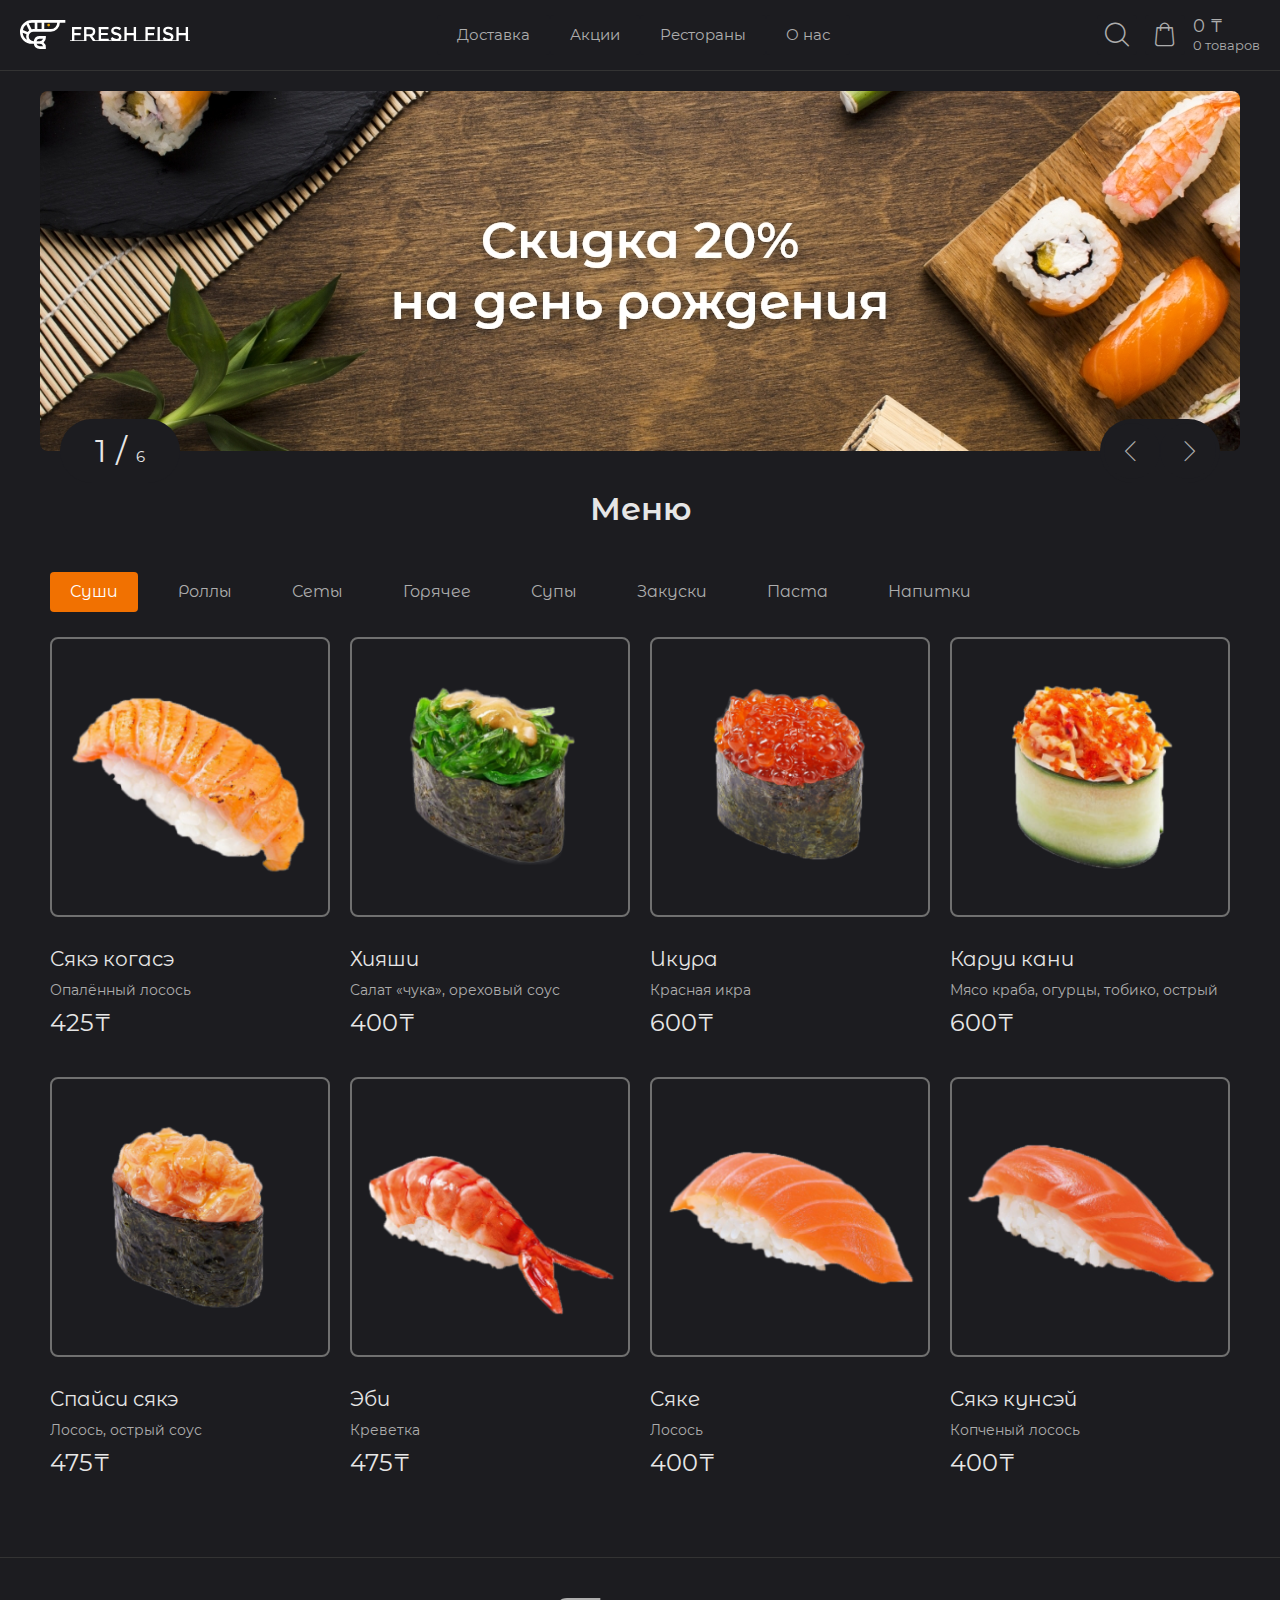
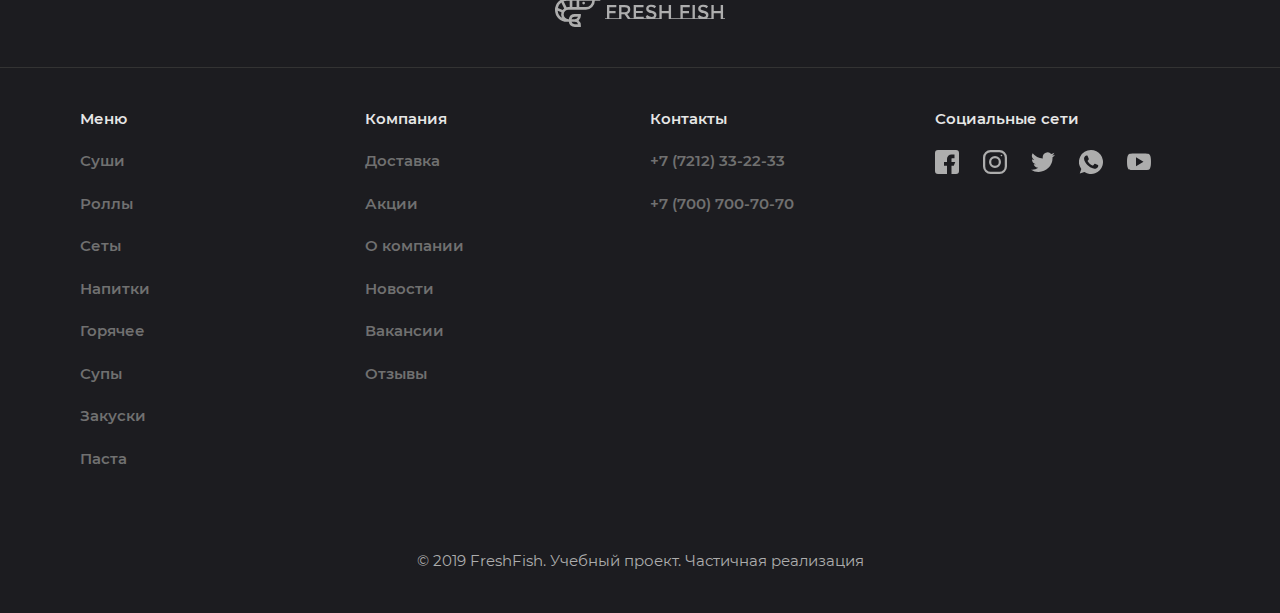
==== commit 567a1ad4: "FreshFish" ====
--- a/index.html
+++ b/index.html
@@ -1,6507 +1,289 @@
-<!DOCTYPE html>
-<!-- saved from url=(0030)http://project318992.tilda.ws/ -->
-<html>
-
-<head>
-    <meta http-equiv="Content-Type" content="text/html; charset=UTF-8">
-    <meta name="viewport" content="width=device-width, initial-scale=1.0">
-    <title>Презентация курса</title>
-    <meta property="og:url" content="http://project318992.tilda.ws">
-    <meta property="og:title" content="Презентация курса">
-    <meta property="og:description" content="">
-    <meta property="og:type" content="website">
-    <meta property="og:image" content="https://static.tildacdn.com/tild6162-3734-4539-b065-633964303866/2faf2a1743ad4484b37fb42e8d19fafe.jpg">
-    <meta property="fb:app_id" content="257953674358265">
-    <meta name="format-detection" content="telephone=no">
-    <meta http-equiv="x-dns-prefetch-control" content="on">
-    <link rel="dns-prefetch" href="http://tilda.ws/">
-    <link rel="dns-prefetch" href="http://static.tildacdn.com/">
-    <link rel="canonical" href="http://project318992.tilda.ws/">
-    <link rel="shortcut icon" href="http://static.tildacdn.com/img/tildafavicon.ico" type="image/x-icon">
-    <!-- Assets -->
-    <link rel="stylesheet" href="./Презентация курса_files/tilda-grid-3.0.min.css" type="text/css" media="all">
-    <link rel="stylesheet" href="./Презентация курса_files/tilda-blocks-2.12.css" type="text/css" media="all">
-    <link rel="stylesheet" href="./Презентация курса_files/tilda-slds-1.4.min.css" type="text/css" media="all">
-    <link rel="stylesheet" href="./Презентация курса_files/tilda-zoom-2.0.min.css" type="text/css" media="all">
-    <script async="" src="./Презентация курса_files/analytics.js.Без названия"></script>
-    <script src="./Презентация курса_files/jquery-1.10.2.min.js.Без названия"></script>
-    <script src="./Презентация курса_files/tilda-scripts-2.8.min.js.Без названия"></script>
-    <script src="./Презентация курса_files/tilda-blocks-2.7.js.Без названия"></script>
-    <script src="./Презентация курса_files/tilda-slds-1.4.min.js.Без названия"></script>
-    <script src="./Презентация курса_files/hammer.min.js.Без названия"></script>
-    <script src="./Презентация курса_files/tilda-zoom-2.0.min.js.Без названия"></script>
-    <script src="./Презентация курса_files/bootstrap.min.js.Без названия"></script>
-    <script src="./Презентация курса_files/jquery.touchswipe.min.js.Без названия"></script>
-    <script src="./Презентация курса_files/lazyload-1.3.min.js.Без названия"></script>
-    <style type="text/css">
-        .ym-vim-dictionary-page {
-            text-rendering: optimizeLegibility;
-            -webkit-font-smoothing: antialiased;
-            -moz-osx-font-smoothing: grayscale;
-            font-smoothing: antialiased;
-            margin: 0;
-            padding: 0;
-            font-family: Open Sans, sans-serif;
-            font-size: 16px;
-            color: #333;
-            background-color: #fafafa
-        }
-        
-        .ym-vim-dictionary-page h1,
-        .ym-vim-dictionary-page h2 {
-            font-weight: 300;
-            margin: 0;
-            padding: 0
-        }
-        
-        .ym-vim-dictionary-page h1 {
-            font-size: 36px
-        }
-        
-        .ym-vim-dictionary-page h2 {
-            font-size: 30px
-        }
-        
-        .ym-vim-dictionary-page form {
-            margin: 0
-        }
-        
-        .ym-vim-dictionary-page .header {
-            height: 45px;
-            background-color: #4a89dc
-        }
-        
-        .ym-vim-dictionary-page .logo {
-            width: 170px;
-            height: 45px;
-            background-image: url([data-uri]);
-            background-repeat: no-repeat;
-            background-position: 0;
-            background-size: 170px 25px;
-            background-color: transparent
-        }
-        
-        .ym-vim-dictionary-page .container {
-            position: relative;
-            max-width: 990px;
-            margin: 0 auto;
-            padding: 0 10px
-        }
-        
-        .ym-vim-dictionary-page .page {
-            font-weight: 300;
-            padding-bottom: 48px
-        }
-        
-        .ym-vim-dictionary-page .page__button {
-            height: 26px;
-            width: 30px;
-            border-radius: 4px;
-            background-image: linear-gradient(180deg, #fff, #f5f5f5);
-            border: 1px solid #ddd;
-            color: #333;
-            font-size: 14px;
-            display: inline-block;
-            padding: 4px 10px;
-            line-height: 1;
-            box-sizing: border-box;
-            cursor: pointer;
-            margin: 0 5px;
-            position: relative;
-            top: 2px;
-            -webkit-user-select: none;
-            -moz-user-select: none;
-            -ms-user-select: none;
-            user-select: none
-        }
-        
-        .ym-vim-dictionary-page .page__button:first-child {
-            margin-left: 0
-        }
-        
-        .ym-vim-dictionary-page .page__button:last-child {
-            margin-right: 0
-        }
-        
-        .ym-vim-dictionary-page .page__button:active {
-            box-shadow: inset 0 0 3px 0 rgba(0, 0, 0, .3)
-        }
-        
-        .ym-vim-dictionary-page .page__button--primary {
-            background-image: linear-gradient(180deg, #5d9cec, #4a89dc);
-            color: #fff;
-            font-weight: 600
-        }
-        
-        .ym-vim-dictionary-page .page__button--primary,
-        .ym-vim-dictionary-page .page__button--secondary {
-            background-size: 100%;
-            background-repeat: no-repeat;
-            background-position: 50%;
-            width: auto;
-            box-shadow: inset 0 -1px 0 0 rgba(0, 0, 0, .07)
-        }
-        
-        .ym-vim-dictionary-page .page__button--secondary {
-            background-image: linear-gradient(180deg, #fff, #f5f5f5)
-        }
-        
-        @media print {
-            .ym-vim-dictionary-page {
-                -webkit-print-color-adjust: exact
-            }
-            .ym-vim-dictionary-page .header {
-                display: none
-            }
-            .ym-vim-dictionary-page .container {
-                max-width: 100%;
-                margin: 0;
-                padding: 0
-            }
-        }
-        
-        @media print {
-            .ym-vim-dictionary-page .page__header {
-                margin-top: 0;
-                line-height: 1
-            }
-            .ym-vim-dictionary-page .page__header-button {
-                display: none
-            }
-            .ym-vim-dictionary-page .page__title-link {
-                padding-left: 0;
-                background: #fff!important
-            }
-            .ym-vim-dictionary-page .word-list__word {
-                width: 50%
-            }
-            .ym-vim-dictionary-page .word-list__word-text-list {
-                display: none
-            }
-            .ym-vim-dictionary-page .word-list__word-text-inner {
-                left: 0
-            }
-        }
-    </style>
-    <style type="text/css">
-        .wt-sky-hint {
-            text-rendering: optimizeLegibility;
-            -webkit-font-smoothing: antialiased;
-            -moz-osx-font-smoothing: grayscale;
-            font-smoothing: antialiased;
-            padding: 5px;
-            position: absolute;
-            z-index: 9999999990;
-            cursor: default;
-            -webkit-animation: .15s fadeIn;
-            animation: .15s fadeIn
-        }
-        
-        .wt-sky-hint:after {
-            content: "";
-            width: 0;
-            height: 0;
-            margin: auto;
-            display: block;
-            position: absolute;
-            top: 0;
-            left: 0;
-            right: 0;
-            bottom: 0;
-            border: 5px solid transparent
-        }
-        
-        .wt-sky-hint__content {
-            border-radius: 3px;
-            background-color: rgba(51, 51, 51, .85);
-            padding: 1px 7px 2px;
-            font-family: Arial, Helvetica, sans-serif;
-            font-size: 13px;
-            text-align: center;
-            color: #fff
-        }
-        
-        .wt-sky-hint--top:after {
-            top: auto;
-            border-bottom: none;
-            border-top-color: rgba(51, 51, 51, .85)
-        }
-        
-        .wt-sky-hint--left:after {
-            left: auto;
-            border-right: none;
-            border-left-color: rgba(51, 51, 51, .85)
-        }
-        
-        .wt-sky-hint--right:after {
-            right: auto;
-            border-left: none;
-            border-right-color: rgba(51, 51, 51, .85)
-        }
-        
-        .wt-sky-hint--bottom:after {
-            bottom: auto;
-            border-top: none;
-            border-bottom-color: rgba(51, 51, 51, .85)
-        }
-        
-        @-webkit-keyframes fadeIn {
-            0% {
-                opacity: 0
-            }
-            to {
-                opacity: 1
-            }
-        }
-        
-        @keyframes fadeIn {
-            0% {
-                opacity: 0
-            }
-            to {
-                opacity: 1
-            }
-        }
-    </style>
-    <style type="text/css">
-        .ym-vim-dictionary-page .page__header {
-            font-size: 30px;
-            line-height: 1.33;
-            margin-top: 40px
-        }
-        
-        .ym-vim-dictionary-page .page__header--loading {
-            background-image: url([data-uri]);
-            background-size: 20px 20px;
-            background-color: transparent;
-            background-repeat: no-repeat;
-            background-position: 181px 11px
-        }
-        
-        .ym-vim-dictionary-page .page__header-title {
-            font-family: Fira Sans, sans-serif
-        }
-        
-        .ym-vim-dictionary-page .page__header-button--add {
-            background-image: url([data-uri]), linear-gradient(180deg, #5d9cec, #4a89dc);
-            background-size: 16px auto, 100%;
-            background-repeat: no-repeat;
-            background-position: 3px -47px, 50%;
-            width: auto;
-            padding-left: 21px;
-            color: #fff;
-            top: -6px;
-            font-weight: 600;
-            box-shadow: inset 0 -1px 0 0 rgba(0, 0, 0, .07)
-        }
-        
-        .ym-vim-dictionary-page .page__header-button--print {
-            background-image: url([data-uri]), linear-gradient(180deg, #fff, #f5f5f5);
-            background-size: 16px 14px, 100%;
-            background-repeat: no-repeat;
-            background-position: 50%;
-            margin-left: 5px
-        }
-        
-        .ym-vim-dictionary-page .page__header-button--download {
-            background-image: url([data-uri]), linear-gradient(180deg, #fff, #f5f5f5);
-            background-size: 12px 14px, 100%;
-            background-repeat: no-repeat;
-            background-position: 50%;
-            margin-left: 5px
-        }
-        
-        .ym-vim-dictionary-page .page__header-group {
-            float: right;
-            font-size: 14px;
-            display: -webkit-box;
-            display: -ms-flexbox;
-            display: flex;
-            position: relative;
-            top: 7px;
-            -webkit-user-select: none;
-            -moz-user-select: none;
-            -ms-user-select: none;
-            user-select: none
-        }
-        
-        .ym-vim-dictionary-page .page__heder-group-item {
-            background-image: linear-gradient(180deg, #fff, #f5f5f5);
-            text-align: center;
-            padding: 2px 5px 3px;
-            border-top: 1px solid #ddd;
-            border-bottom: 1px solid #ddd;
-            border-right: 1px solid #ddd;
-            cursor: pointer;
-            width: 120px;
-            box-sizing: border-box
-        }
-        
-        .ym-vim-dictionary-page .page__heder-group-item:first-child {
-            border-left: 1px solid #ddd;
-            border-top-left-radius: 4px;
-            border-bottom-left-radius: 4px
-        }
-        
-        .ym-vim-dictionary-page .page__heder-group-item:last-child {
-            border-top-right-radius: 4px;
-            border-bottom-right-radius: 4px
-        }
-        
-        .ym-vim-dictionary-page .page__heder-group-item--active {
-            font-weight: 600;
-            text-align: center;
-            text-shadow: 1px 1px 0 rgba(0, 0, 0, .1);
-            color: #fff;
-            background-color: #999;
-            background-image: none;
-            cursor: default
-        }
-        
-        .ym-vim-dictionary-page .page__header-button.page__header-button--add {
-            margin-left: 25px
-        }
-    </style>
-    <style type="text/css">
-        .ym-vim-dictionary-page .tooltip-change-title {
-            padding: 12px
-        }
-        
-        .ym-vim-dictionary-page .tooltip-change-title__form {
-            display: -webkit-box;
-            display: -ms-flexbox;
-            display: flex
-        }
-        
-        .ym-vim-dictionary-page .tooltip-change-title__input-title {
-            border-radius: 2px;
-            background-color: #fff;
-            border: 1px solid #ddd;
-            font-family: Open Sans, sans-serif;
-            font-size: 15px;
-            padding: 3px 0 5px 9px;
-            margin-right: 5px;
-            width: 300px
-        }
-        
-        .ym-vim-dictionary-page .tooltip-change-title__submit {
-            width: 30px;
-            height: 30px;
-            border-radius: 4px;
-            box-shadow: inset 0 -1px 0 0 rgba(0, 0, 0, .07);
-            background-image: url([data-uri]), linear-gradient(180deg, #5d9cec, #4a89dc);
-            background-size: 16px 15px, 100%;
-            background-repeat: no-repeat;
-            background-position: 50%, 50%;
-            border: 0;
-            cursor: pointer
-        }
-    </style>
-    <style type="text/css">
-        .ym-vim-dictionary-page .tooltip-modal {
-            position: absolute;
-            background-color: #fff;
-            box-shadow: 0 6px 12px 0 rgba(0, 0, 0, .15);
-            border: 1px solid hsla(0, 0%, 60%, .2);
-            border-radius: 6px;
-            z-index: 1
-        }
-        
-        .ym-vim-dictionary-page .tooltip-modal:after,
-        .ym-vim-dictionary-page .tooltip-modal:before {
-            bottom: 100%;
-            left: 20px;
-            border: solid transparent;
-            content: " ";
-            height: 0;
-            width: 0;
-            position: absolute;
-            pointer-events: none
-        }
-        
-        .ym-vim-dictionary-page .tooltip-modal:after {
-            border-bottom-color: #fff;
-            border-width: 6px;
-            margin-left: -6px
-        }
-        
-        .ym-vim-dictionary-page .tooltip-modal:before {
-            border-bottom-color: hsla(0, 0%, 60%, .2);
-            border-width: 7px;
-            margin-left: -7px
-        }
-    </style>
-    <style type="text/css">
-        .ym-vim-dictionary-page .word-sets {
-            margin-top: 40px
-        }
-        
-        .ym-vim-dictionary-page .word-sets__group {
-            margin-bottom: 45px
-        }
-        
-        .ym-vim-dictionary-page .word-sets__group-title {
-            font-family: Fira Sans, sans-serif;
-            font-size: 22px;
-            line-height: 32px;
-            margin-top: 16px
-        }
-        
-        .ym-vim-dictionary-page .word-sets__group-total {
-            color: #999;
-            margin-bottom: 15px
-        }
-    </style>
-    <style type="text/css">
-        .ym-vim-dictionary-page .word-set {
-            border-radius: 4px;
-            background-color: #fff;
-            box-shadow: 0 1px 2px 0 rgba(0, 0, 0, .1);
-            padding-bottom: 15px;
-            margin-bottom: 15px
-        }
-        
-        .ym-vim-dictionary-page .word-set__header {
-            padding: 10px 15px 0;
-            height: 40px;
-            box-sizing: border-box;
-            margin-bottom: 15px
-        }
-        
-        .ym-vim-dictionary-page .word-set__header-toolbar {
-            background-color: #5d9cec;
-            box-shadow: 0 1px 2px 0 rgba(0, 0, 0, .1);
-            padding: 9px 20px;
-            height: 40px;
-            border-radius: 4px 4px 0 0;
-            box-sizing: border-box;
-            overflow: hidden;
-            color: #fff;
-            font-size: 14px;
-            font-weight: 600;
-            margin-bottom: 15px;
-            -webkit-animation: showToolbar .1s linear forwards;
-            animation: showToolbar .1s linear forwards
-        }
-        
-        .ym-vim-dictionary-page .word-set__header-toolbar--sticky {
-            position: -webkit-sticky;
-            position: sticky;
-            top: 0;
-            z-index: 1
-        }
-        
-        .ym-vim-dictionary-page .word-set__header-toolbar-button {
-            margin-right: 20px;
-            background-repeat: no-repeat;
-            background-position: 0;
-            background-size: 18px auto;
-            display: inline-block;
-            padding-left: 26px;
-            cursor: pointer
-        }
-        
-        .ym-vim-dictionary-page .word-set__header-toolbar-button--select {
-            background-image: url([data-uri])
-        }
-        
-        .ym-vim-dictionary-page .word-set__header-toolbar-button--unselect {
-            background-image: url([data-uri])
-        }
-        
-        .ym-vim-dictionary-page .word-set__header-toolbar-button--move {
-            background-image: url([data-uri])
-        }
-        
-        .ym-vim-dictionary-page .word-set__header-toolbar-button--delete {
-            background-image: url([data-uri]);
-            background-size: 14px auto;
-            padding-left: 22px
-        }
-        
-        .ym-vim-dictionary-page .word-set__title {
-            color: #777;
-            text-decoration: none;
-            font-size: 13px;
-            margin-bottom: 12px;
-            margin-right: 15px;
-            padding-left: 25px;
-            display: inline-block;
-            background-image: url([data-uri]);
-            background-repeat: no-repeat;
-            background-position: 0;
-            background-size: 16px 16px
-        }
-        
-        .ym-vim-dictionary-page .word-set__title--link {
-            color: #5d9cec
-        }
-        
-        .ym-vim-dictionary-page .word-set__title--link:hover {
-            text-decoration: underline
-        }
-        
-        .ym-vim-dictionary-page .word-set__title-icon {
-            width: 16px;
-            height: 16px;
-            cursor: pointer;
-            background-repeat: no-repeat;
-            background-position: 50%;
-            opacity: .3;
-            display: inline-block;
-            visibility: hidden;
-            margin-right: 12px;
-            position: relative;
-            top: 3px
-        }
-        
-        .ym-vim-dictionary-page .word-set__title-icon:hover {
-            opacity: .4
-        }
-        
-        .ym-vim-dictionary-page .word-set__title-icon--edit {
-            background-image: url([data-uri]);
-            background-size: 16px 16px
-        }
-        
-        .ym-vim-dictionary-page .word-set__title-icon--delete {
-            background-image: url([data-uri]);
-            background-size: 14px 16px;
-            width: 14px
-        }
-        
-        .ym-vim-dictionary-page .word-set__title-icon--active {
-            opacity: 1;
-            visibility: visible
-        }
-        
-        .ym-vim-dictionary-page .word-set__title-icon--active:hover {
-            opacity: 1
-        }
-        
-        .ym-vim-dictionary-page .word-set__title-track {
-            display: inline-block;
-            margin-right: 15px
-        }
-        
-        .ym-vim-dictionary-page .word-set__title-track-left {
-            display: inline-block
-        }
-        
-        .ym-vim-dictionary-page .word-set__title-track-img {
-            width: 30px;
-            height: 30px;
-            border-radius: 50%;
-            background-image: url([data-uri]);
-            background-repeat: no-repeat;
-            background-position: 50%;
-            background-size: 30px auto
-        }
-        
-        .ym-vim-dictionary-page .word-set__title-track-right {
-            display: inline-block;
-            padding-left: 10px
-        }
-        
-        .ym-vim-dictionary-page .word-set__title-track-title {
-            font-size: 15px;
-            color: #4687df;
-            text-decoration: none;
-            display: block
-        }
-        
-        .ym-vim-dictionary-page .word-set__title-track-title:hover {
-            text-decoration: underline
-        }
-        
-        .ym-vim-dictionary-page .word-set__title-track-artist {
-            font-size: 11px;
-            color: #838383;
-            text-decoration: none;
-            display: block
-        }
-        
-        .ym-vim-dictionary-page .word-set__title-track-artist:hover {
-            text-decoration: underline
-        }
-        
-        .ym-vim-dictionary-page .word-set__controls {
-            display: inline-block;
-            vertical-align: top
-        }
-        
-        .ym-vim-dictionary-page .word-set--active .word-set__title-icon,
-        .ym-vim-dictionary-page .word-set:hover .word-set__title-icon {
-            visibility: visible
-        }
-        
-        .ym-vim-dictionary-page .word-set__title-icon--edit.word-set__title-icon--active {
-            background-image: url([data-uri])
-        }
-        
-        .ym-vim-dictionary-page .word-set__title-icon--delete.word-set__title-icon--active {
-            background-image: url([data-uri])
-        }
-        
-        @-webkit-keyframes showToolbar {
-            0% {
-                opacity: 0
-            }
-            to {
-                opacity: 1
-            }
-        }
-        
-        @keyframes showToolbar {
-            0% {
-                opacity: 0
-            }
-            to {
-                opacity: 1
-            }
-        }
-    </style>
-    <style type="text/css">
-        .ym-vim-dictionary-page .word-list {
-            display: -webkit-box;
-            display: -ms-flexbox;
-            display: flex;
-            -ms-flex-wrap: wrap;
-            flex-wrap: wrap;
-            clear: both;
-            margin-bottom: 10px;
-            padding-left: 15px;
-            padding-right: 15px
-        }
-        
-        .ym-vim-dictionary-page .word-list-empty {
-            text-align: center;
-            font-size: 15px;
-            color: #999;
-            width: 100%;
-            margin-bottom: 15px
-        }
-        
-        .ym-vim-dictionary-page .word-list__word {
-            position: relative;
-            width: 33.33%;
-            min-width: 300px;
-            padding: 0;
-            border-radius: 3px
-        }
-        
-        .ym-vim-dictionary-page .word-list__word-text-list {
-            position: absolute;
-            content: "";
-            width: 6px;
-            height: 6px;
-            display: block;
-            left: 12px;
-            top: 13px;
-            background-color: #ccc;
-            border-radius: 3px
-        }
-        
-        .ym-vim-dictionary-page .word-list__word-text-list--selected {
-            background-color: transparent;
-            background-image: url([data-uri]);
-            background-position: 0 0;
-            background-size: 18px;
-            background-repeat: no-repeat;
-            width: 18px;
-            height: 18px;
-            left: 5px;
-            top: 7px;
-            opacity: 1
-        }
-        
-        .ym-vim-dictionary-page .word-list__word-text-list--selected:hover {
-            opacity: 1
-        }
-        
-        .ym-vim-dictionary-page .word-list__word:hover {
-            background-color: #eff6ff
-        }
-        
-        .ym-vim-dictionary-page .word-list__word:hover .word-list__word-text-list {
-            position: absolute;
-            content: "";
-            cursor: pointer;
-            display: block;
-            width: 18px;
-            height: 18px;
-            left: 5px;
-            top: 7px;
-            border-radius: 0;
-            background-color: transparent;
-            background-image: url([data-uri]);
-            background-position: 0 0;
-            background-size: 18px;
-            background-repeat: no-repeat;
-            opacity: .3
-        }
-        
-        .ym-vim-dictionary-page .word-list__word:hover .word-list__word-text-list:hover {
-            opacity: .4
-        }
-        
-        .ym-vim-dictionary-page .word-list__word-text {
-            position: relative;
-            height: 32px;
-            width: 50%;
-            display: inline-block;
-            box-sizing: border-box;
-            padding-left: 12px;
-            line-height: 21px;
-            vertical-align: top
-        }
-        
-        .ym-vim-dictionary-page .word-list__word-text-line {
-            position: absolute;
-            right: 6px;
-            top: 16px;
-            left: 24px;
-            background-color: #ededed;
-            height: 1px
-        }
-        
-        .ym-vim-dictionary-page .word-list__word-text-inner {
-            position: absolute;
-            left: 24px;
-            top: 4px;
-            background-color: #fff;
-            padding: 0 5px
-        }
-        
-        .ym-vim-dictionary-page .word-list__word:hover .word-list__word-text-inner {
-            background-color: #eff6ff
-        }
-        
-        .ym-vim-dictionary-page .word-list__word-text-sound {
-            display: none;
-            margin-left: 6px;
-            cursor: pointer;
-            width: 19px;
-            height: 16px;
-            vertical-align: middle;
-            background-image: url([data-uri]);
-            background-size: 19px 16px;
-            background-repeat: no-repeat;
-            background-position: 0;
-            background-color: #eff6ff;
-            position: absolute;
-            top: 3px;
-            right: -17px
-        }
-        
-        .ym-vim-dictionary-page .word-list__word-text-sound:hover {
-            background-image: url([data-uri])
-        }
-        
-        .ym-vim-dictionary-page .word-list__word:hover .word-list__word-text-sound {
-            display: inline-block
-        }
-        
-        .ym-vim-dictionary-page .word-list__word-translation {
-            position: relative;
-            top: 4px;
-            width: 50%;
-            line-height: 21px;
-            display: inline-block;
-            color: #999;
-            overflow: hidden;
-            text-overflow: ellipsis;
-            vertical-align: middle;
-            box-sizing: border-box;
-            padding-bottom: 8px
-        }
-        
-        .ym-vim-dictionary-page .word-list__word .word-list__word-text-list.word-list__word-text-list--selected {
-            background-color: transparent;
-            background-image: url([data-uri]);
-            background-position: 0 0;
-            background-size: 18px;
-            background-repeat: no-repeat;
-            width: 18px;
-            height: 18px;
-            left: 5px;
-            top: 7px;
-            opacity: 1
-        }
-        
-        .ym-vim-dictionary-page .word-list__word .word-list__word-text-list.word-list__word-text-list--selected:hover {
-            opacity: 1
-        }
-    </style>
-    <style type="text/css">
-        .ym-vim-dictionary-page .tooltip-delete {
-            padding: 12px
-        }
-    </style>
-    <style type="text/css">
-        .ym-vim-dictionary-page .tooltip-move-words {
-            max-width: 450px;
-            max-height: 300px;
-            overflow-y: auto;
-            margin: 0;
-            padding: 5px 0;
-            list-style: none
-        }
-        
-        .ym-vim-dictionary-page .tooltip-move-words::-webkit-scrollbar {
-            width: 4px
-        }
-        
-        .ym-vim-dictionary-page .tooltip-move-words::-webkit-scrollbar-track {
-            border-radius: 6px;
-            background: #f5f5f5
-        }
-        
-        .ym-vim-dictionary-page .tooltip-move-words::-webkit-scrollbar-thumb {
-            border-radius: 6px;
-            background-color: #999
-        }
-        
-        .ym-vim-dictionary-page .tooltip-move-words__item {
-            height: 24px;
-            font-size: 15px;
-            line-height: 1.4;
-            cursor: pointer;
-            white-space: nowrap;
-            overflow: hidden;
-            text-overflow: ellipsis;
-            padding-left: 12px;
-            padding-right: 12px
-        }
-        
-        .ym-vim-dictionary-page .tooltip-move-words__item:hover {
-            background-color: #5d9cec;
-            color: #fff
-        }
-        
-        .ym-vim-dictionary-page .tooltip-move-words__delimiter {
-            height: 1px;
-            background-color: #e5e5e5;
-            margin: 5px 0
-        }
-    </style>
-    <style type="text/css">
-        .ym-vim-dictionary-page .authorization-call {
-            margin: 50px auto;
-            background-image: url([data-uri]);
-            background-repeat: no-repeat;
-            background-position: center 60px;
-            background-size: 63px 63px;
-            padding-top: 150px
-        }
-        
-        .ym-vim-dictionary-page .authorization-call__header {
-            font-size: 28px;
-            text-align: center;
-            margin-bottom: 15px
-        }
-        
-        .ym-vim-dictionary-page .authorization-call__content {
-            font-size: 16px;
-            text-align: center
-        }
-        
-        .ym-vim-dictionary-page .authorization-call__content a {
-            color: #4a89dc;
-            cursor: pointer
-        }
-    </style>
-    <style type="text/css">
-        .ym-vim-no-scroll {
-            overflow: hidden!important
-        }
-        
-        .ym-vim-lyrics-root {
-            position: fixed;
-            top: 0;
-            left: 0;
-            right: 0;
-            width: 100%;
-            margin: 0 auto;
-            bottom: 65px;
-            padding: 0;
-            border: 0;
-            z-index: 11;
-            box-shadow: none
-        }
-        
-        .ym-vim-lyrics-container {
-            position: relative;
-            max-width: 786px;
-            margin-left: auto;
-            margin-right: auto
-        }
-        
-        .ym-vim-lyrics-column {
-            -webkit-box-flex: 1;
-            -ms-flex: 1;
-            flex: 1
-        }
-        
-        .ym-vim-lyrics-root.ym-vim-lyrics-root--light {
-            color: #0b0b0b;
-            background: #fff
-        }
-        
-        .ym-vim-lyrics-root.ym-vim-lyrics-root--dark {
-            color: #dadada;
-            background: #222
-        }
-    </style>
-    <style type="text/css">
-        .ym-vim-lyrics-header {
-            position: relative;
-            padding-top: 15px;
-            padding-bottom: 15px;
-            margin-bottom: 10px;
-            border-bottom: 1px solid
-        }
-        
-        .ym-vim-lyrics-header__logo {
-            width: 116px;
-            background-image: url([data-uri]);
-            background-size: 116px 17px
-        }
-        
-        .ym-vim-lyrics-header__logo,
-        .ym-vim-lyrics-header__settings {
-            height: 17px;
-            background-repeat: no-repeat;
-            background-position: 50%
-        }
-        
-        .ym-vim-lyrics-header__settings {
-            position: absolute;
-            right: 75px;
-            top: 15px;
-            width: 16px;
-            background-size: 16px 17px;
-            opacity: .4;
-            cursor: pointer
-        }
-        
-        .ym-vim-lyrics-header__settings--active,
-        .ym-vim-lyrics-header__settings:hover {
-            opacity: .8
-        }
-        
-        .ym-vim-lyrics-header__close {
-            position: absolute;
-            right: 30px;
-            top: 16px;
-            width: 15px;
-            height: 15px;
-            background-image: url([data-uri]);
-            background-repeat: no-repeat;
-            background-position: 50%;
-            background-size: 15px 15px;
-            opacity: .4;
-            cursor: pointer
-        }
-        
-        .ym-vim-lyrics-header__close:hover {
-            opacity: .6
-        }
-        
-        .ym-vim-lyrics-root--light .ym-vim-lyrics-header {
-            border-bottom-color: #e5e5e5
-        }
-        
-        .ym-vim-lyrics-root--light .ym-vim-lyrics-header__settings {
-            background-image: url([data-uri])
-        }
-        
-        .ym-vim-lyrics-root--light .ym-vim-lyrics-header__close {
-            background-image: url([data-uri])
-        }
-        
-        @media(max-height:700px) {
-            .ym-vim-lyrics-root--light .ym-vim-lyrics-header {
-                border-bottom-color: #fff
-            }
-        }
-        
-        .ym-vim-lyrics-root--dark .ym-vim-lyrics-header {
-            border-bottom-color: #555
-        }
-        
-        .ym-vim-lyrics-root--dark .ym-vim-lyrics-header__settings {
-            background-image: url([data-uri])
-        }
-        
-        .ym-vim-lyrics-root--dark .ym-vim-lyrics-header__close {
-            background-image: url([data-uri])
-        }
-        
-        @media(max-height:700px) {
-            .ym-vim-lyrics-root--dark .ym-vim-lyrics-header {
-                border-bottom-color: #222
-            }
-        }
-    </style>
-    <style type="text/css">
-        .ym-vim-lyrics-track-info {
-            display: -webkit-box;
-            display: -ms-flexbox;
-            display: flex;
-            margin-bottom: 20px
-        }
-        
-        .ym-vim-lyrics-track-info__artist-image {
-            width: 64px;
-            height: 64px;
-            border-radius: 32px;
-            background-image: url([data-uri]);
-            background-repeat: no-repeat;
-            background-position: 50%;
-            background-size: 64px auto;
-            -webkit-box-flex: 0;
-            -ms-flex: 0 0 64px;
-            flex: 0 0 64px
-        }
-        
-        .ym-vim-lyrics-track-info__track {
-            padding-left: 20px
-        }
-        
-        .ym-vim-lyrics-track-info__track-title {
-            font-size: 22px;
-            margin-top: 5px;
-            margin-bottom: 10px
-        }
-        
-        .ym-vim-lyrics-track-info__artist {
-            font-size: 13px
-        }
-        
-        @media(max-height:700px) {
-            .ym-vim-lyrics-track-info {
-                display: none
-            }
-        }
-        
-        .ym-vim-lyrics-root--light .ym-vim-lyrics-track-info__track {
-            color: #0b0b0b
-        }
-        
-        .ym-vim-lyrics-root--light .ym-vim-lyrics-track-info__artist {
-            color: #999
-        }
-        
-        .ym-vim-lyrics-root--light .ym-vim-lyrics-track-info__artist-name {
-            color: #0b0b0b
-        }
-        
-        .ym-vim-lyrics-root--dark .ym-vim-lyrics-track-info__track {
-            color: #dadada
-        }
-        
-        .ym-vim-lyrics-root--dark .ym-vim-lyrics-track-info__artist {
-            color: #888
-        }
-        
-        .ym-vim-lyrics-root--dark .ym-vim-lyrics-track-info__artist-name {
-            color: #dadada
-        }
-    </style>
-    <style type="text/css">
-        .ym-vim-lyrics-menu__columns {
-            display: -webkit-box;
-            display: -ms-flexbox;
-            display: flex
-        }
-        
-        .ym-vim-lyrics-menu__item {
-            display: inline-block;
-            position: relative;
-            height: 30px;
-            margin-right: 55px;
-            font-size: 15px;
-            line-height: 30px;
-            outline: 0;
-            border-bottom: 2px solid transparent
-        }
-        
-        .ym-vim-lyrics-menu__item--opened {
-            border-bottom-color: #d0061f
-        }
-        
-        .ym-vim-lyrics-menu__item--first {
-            margin-left: 35px
-        }
-        
-        .ym-vim-lyrics-menu__item--clickable {
-            cursor: pointer
-        }
-        
-        .ym-vim-lyrics-menu__item--clickable:hover {
-            color: #e00
-        }
-        
-        .ym-vim-lyrics-root--light .ym-vim-lyrics-menu {
-            box-shadow: inset 0 -1px 0 0 #e5e5e5
-        }
-        
-        .ym-vim-lyrics-root--light .ym-vim-lyrics-menu__item {
-            color: #0b0b0b
-        }
-        
-        .ym-vim-lyrics-root--light .ym-vim-lyrics-menu__item--current {
-            border-bottom-color: #0b0b0b
-        }
-        
-        .ym-vim-lyrics-root--dark .ym-vim-lyrics-menu {
-            box-shadow: inset 0 -1px 0 0 #555
-        }
-        
-        .ym-vim-lyrics-root--dark .ym-vim-lyrics-menu__item {
-            color: #dadada
-        }
-        
-        .ym-vim-lyrics-root--dark .ym-vim-lyrics-menu__item--current {
-            border-bottom-color: #dadada
-        }
-    </style>
-    <style type="text/css">
-        .ym-vim-global.ym-vim-font-size__6 {
-            font-size: 6px
-        }
-        
-        .ym-vim-global.ym-vim-font-size__7 {
-            font-size: 7px
-        }
-        
-        .ym-vim-global.ym-vim-font-size__8 {
-            font-size: 8px
-        }
-        
-        .ym-vim-global.ym-vim-font-size__9 {
-            font-size: 9px
-        }
-        
-        .ym-vim-global.ym-vim-font-size__10 {
-            font-size: 10px
-        }
-        
-        .ym-vim-global.ym-vim-font-size__11 {
-            font-size: 11px
-        }
-        
-        .ym-vim-global.ym-vim-font-size__12 {
-            font-size: 12px
-        }
-        
-        .ym-vim-global.ym-vim-font-size__13 {
-            font-size: 13px
-        }
-        
-        .ym-vim-global.ym-vim-font-size__14 {
-            font-size: 14px
-        }
-        
-        .ym-vim-global.ym-vim-font-size__15 {
-            font-size: 15px
-        }
-        
-        .ym-vim-global.ym-vim-font-size__16 {
-            font-size: 16px
-        }
-        
-        .ym-vim-global.ym-vim-font-size__17 {
-            font-size: 17px
-        }
-        
-        .ym-vim-global.ym-vim-font-size__18 {
-            font-size: 18px
-        }
-        
-        .ym-vim-lyrics-window__main--container {
-            max-width: 90rem
-        }
-        
-        .ym-vim-lyrics-window {
-            text-rendering: optimizeLegibility;
-            -webkit-font-smoothing: antialiased;
-            -moz-osx-font-smoothing: grayscale;
-            font-smoothing: antialiased;
-            position: absolute;
-            top: 174px;
-            left: 0;
-            right: 0;
-            bottom: 0;
-            overflow: auto;
-            font-family: Arial, Helvetica, sans-serif;
-            transition: background-color .15s linear
-        }
-        
-        .ym-vim-lyrics-window::-webkit-scrollbar {
-            width: 6px
-        }
-        
-        .ym-vim-lyrics-window::-webkit-scrollbar-thumb,
-        .ym-vim-lyrics-window::-webkit-scrollbar-track {
-            border-radius: 9px
-        }
-        
-        .ym-vim-lyrics-window__main {
-            display: -webkit-box;
-            display: -ms-flexbox;
-            display: flex;
-            min-height: 100%
-        }
-        
-        .ym-vim-lyrics-window__main--container {
-            position: relative;
-            margin-left: auto;
-            margin-right: auto;
-            min-width: 786px
-        }
-        
-        .ym-vim-lyrics-window__left-column {
-            padding: 15px 15px 0 5px
-        }
-        
-        .ym-vim-lyrics-window__right-column {
-            border-left: 1px solid;
-            padding: 15px 5px 0 15px
-        }
-        
-        @media(max-height:700px) {
-            .ym-vim-lyrics-window {
-                top: 90px
-            }
-        }
-        
-        .ym-vim-lyrics-root--light .ym-vim-lyrics-window__right-column {
-            border-left-color: #e5e5e5
-        }
-        
-        .ym-vim-lyrics-root--light .ym-vim-lyrics-window::-webkit-scrollbar-track {
-            background: #f5f5f5
-        }
-        
-        .ym-vim-lyrics-root--light .ym-vim-lyrics-window::-webkit-scrollbar-thumb {
-            background-color: #999
-        }
-        
-        .ym-vim-lyrics-root--dark .ym-vim-lyrics-window__right-column {
-            border-left-color: #555
-        }
-        
-        .ym-vim-lyrics-root--dark .ym-vim-lyrics-window::-webkit-scrollbar-track {
-            background: #2e2e2e
-        }
-        
-        .ym-vim-lyrics-root--dark .ym-vim-lyrics-window::-webkit-scrollbar-thumb {
-            background-color: #888
-        }
-    </style>
-    <style type="text/css">
-        .ym-vim-lyrics-side {
-            position: relative
-        }
-        
-        .ym-vim-lyrics-side--dictionary-sticky {
-            position: -webkit-sticky;
-            position: sticky;
-            top: 0;
-            margin-top: -15px;
-            padding-top: 15px
-        }
-    </style>
-    <style type="text/css">
-        .ym-vim-lyrics-word-list {
-            display: -webkit-box;
-            display: -ms-flexbox;
-            display: flex;
-            -ms-flex-wrap: wrap;
-            flex-wrap: wrap;
-            clear: both;
-            margin-bottom: 10px;
-            font-family: Arial, Helvetica, sans-serif
-        }
-        
-        .ym-vim-lyrics-word-list__item {
-            position: relative;
-            width: 100%;
-            min-width: 300px;
-            padding: 0;
-            border-radius: 2px;
-            font-size: 14px
-        }
-        
-        .ym-vim-lyrics-word-list__item-text-list {
-            position: absolute;
-            content: "";
-            display: block;
-            left: 12px;
-            top: 13px
-        }
-        
-        .ym-vim-lyrics-word-list__item:hover .ym-vim-lyrics-word-list__item-text-list {
-            position: absolute;
-            content: "";
-            cursor: pointer;
-            width: 13px;
-            height: 13px;
-            display: block;
-            left: 9px;
-            top: 10px;
-            border-radius: 0;
-            background-image: url([data-uri]);
-            background-color: transparent;
-            background-position: 50%;
-            background-size: 11px auto;
-            background-repeat: no-repeat;
-            opacity: .6
-        }
-        
-        .ym-vim-lyrics-word-list__item:hover .ym-vim-lyrics-word-list__item-text-list:hover {
-            opacity: 1
-        }
-        
-        .ym-vim-lyrics-word-list__item-text {
-            position: relative;
-            height: 32px;
-            width: 50%;
-            display: inline-block;
-            box-sizing: border-box;
-            padding-left: 12px;
-            line-height: 21px;
-            vertical-align: top
-        }
-        
-        .ym-vim-lyrics-word-list__item-text-line {
-            position: absolute;
-            right: 6px;
-            top: 16px;
-            left: 24px;
-            height: 1px
-        }
-        
-        .ym-vim-lyrics-word-list__item-text-inner {
-            position: absolute;
-            left: 24px;
-            top: 4px;
-            padding: 0 5px
-        }
-        
-        .ym-vim-lyrics-word-list__item-text-sound {
-            display: none;
-            margin-left: 6px;
-            cursor: pointer;
-            width: 18px;
-            height: 13px;
-            vertical-align: middle;
-            background-image: url([data-uri]);
-            background-size: 15px auto;
-            background-repeat: no-repeat;
-            background-position: 0;
-            position: absolute;
-            top: 5px;
-            right: -17px;
-            opacity: .8
-        }
-        
-        .ym-vim-lyrics-word-list__item-text-sound:hover {
-            opacity: 1
-        }
-        
-        .ym-vim-lyrics-word-list__item:hover .ym-vim-lyrics-word-list__item-text-sound {
-            display: inline-block
-        }
-        
-        .ym-vim-lyrics-word-list__item-translation {
-            position: relative;
-            top: 4px;
-            width: 50%;
-            line-height: 21px;
-            display: inline-block;
-            overflow: hidden;
-            text-overflow: ellipsis;
-            vertical-align: middle;
-            box-sizing: border-box
-        }
-        
-        .ym-vim-lyrics-root--light .ym-vim-lyrics-word-list__item:hover {
-            background-color: #f5f5f5
-        }
-        
-        .ym-vim-lyrics-root--light .ym-vim-lyrics-word-list__item-text-line {
-            background-color: #cacaca
-        }
-        
-        .ym-vim-lyrics-root--light .ym-vim-lyrics-word-list__item-text-inner {
-            background-color: #fff;
-            color: #333
-        }
-        
-        .ym-vim-lyrics-root--light .ym-vim-lyrics-word-list__item-text-sound,
-        .ym-vim-lyrics-root--light .ym-vim-lyrics-word-list__item:hover .ym-vim-lyrics-word-list__item-text-inner {
-            background-color: #f5f5f5
-        }
-        
-        .ym-vim-lyrics-root--light .ym-vim-lyrics-word-list__item-translation {
-            color: #888
-        }
-        
-        .ym-vim-lyrics-root--dark .ym-vim-lyrics-word-list__item:hover {
-            background-color: #2e2e2e
-        }
-        
-        .ym-vim-lyrics-root--dark .ym-vim-lyrics-word-list__item-text-line {
-            background-color: #555
-        }
-        
-        .ym-vim-lyrics-root--dark .ym-vim-lyrics-word-list__item-text-inner {
-            background-color: #222;
-            color: #dadada
-        }
-        
-        .ym-vim-lyrics-root--dark .ym-vim-lyrics-word-list__item-text-sound,
-        .ym-vim-lyrics-root--dark .ym-vim-lyrics-word-list__item:hover .ym-vim-lyrics-word-list__item-text-inner {
-            background-color: #2e2e2e
-        }
-        
-        .ym-vim-lyrics-root--dark .ym-vim-lyrics-word-list__item-translation {
-            color: #888
-        }
-    </style>
-    <style type="text/css">
-        .ym-vim-lyrics-dictionary {
-            font-size: 15px;
-            max-width: 550px
-        }
-        
-        .ym-vim-lyrics-dictionary--empty {
-            padding-top: 230px;
-            line-height: 1.6;
-            text-align: center;
-            color: #6b6b6b;
-            background-repeat: no-repeat;
-            background-position: center 60px;
-            background-size: 147px 147px
-        }
-        
-        .ym-vim-lyrics-dictionary__go-to-button {
-            margin: 20px 0 20px 20px;
-            display: inline-block;
-            text-align: center;
-            color: #0b0b0b;
-            border-radius: 2px;
-            background-color: #ffdb4d;
-            padding: 6px 100px 9px;
-            cursor: pointer
-        }
-        
-        .ym-vim-lyrics-root--light .ym-vim-lyrics-dictionary--empty {
-            background-image: url([data-uri])
-        }
-        
-        .ym-vim-lyrics-root--dark .ym-vim-lyrics-dictionary--empty {
-            background-image: url([data-uri])
-        }
-    </style>
-    <style type="text/css">
-        .ym-vim-lyrics-dictionary-authorization-call {
-            font-size: 15px;
-            padding-top: 150px;
-            line-height: 1.6;
-            text-align: center;
-            background-repeat: no-repeat;
-            background-position: center 60px;
-            background-size: 63px 63px
-        }
-        
-        .ym-vim-lyrics-dictionary-authorization-call__auth-button {
-            margin: 20px 0 20px 20px;
-            display: inline-block;
-            text-align: center;
-            color: #0b0b0b;
-            border-radius: 2px;
-            background-color: #ffdb4d;
-            padding: 6px 40px 9px;
-            cursor: pointer
-        }
-        
-        .ym-vim-lyrics-root--light .ym-vim-lyrics-dictionary-authorization-call {
-            background-image: url([data-uri]);
-            color: #6b6b6b
-        }
-        
-        .ym-vim-lyrics-root--dark .ym-vim-lyrics-dictionary-authorization-call {
-            background-image: url([data-uri]);
-            color: #838383
-        }
-    </style>
-    <style type="text/css">
-        .ym-vim-lyrics-track-text__title ym-l ym-w {
-            font-size: 3rem;
-            line-height: 1.4;
-            font-weight: 600;
-            margin-bottom: 1.1rem
-        }
-        
-        .ym-vim-lyrics-track-text__empty-line {
-            height: 1.5rem
-        }
-        
-        .ym-vim-lyrics-track-text ym-l {
-            white-space: normal;
-            word-wrap: break-word;
-            max-width: 100%;
-            height: auto;
-            font-size: 1.8rem;
-            margin-top: 0;
-            margin-bottom: .4rem;
-            display: inline-block;
-            padding-left: 1rem;
-            text-indent: -.95rem;
-            line-height: 1.4
-        }
-        
-        .ym-vim-lyrics-track-text ym-l.highlighted {
-            color: #4e91e0
-        }
-        
-        .ym-vim-lyrics-track-text ym-tw {
-            position: relative;
-            text-indent: 0
-        }
-        
-        .ym-vim-lyrics-track-text ym-w {
-            display: inline;
-            cursor: pointer;
-            font-size: inherit
-        }
-        
-        .ym-vim-lyrics-track-text ym-w::-moz-selection {
-            color: #fff;
-            background-color: #5d9cec
-        }
-        
-        .ym-vim-lyrics-track-text ym-w::selection {
-            color: #fff;
-            background-color: #5d9cec
-        }
-        
-        .ym-vim-lyrics-track-text ym-t {
-            display: inline;
-            cursor: default;
-            font-style: italic;
-            -webkit-user-select: none;
-            -moz-user-select: none;
-            -ms-user-select: none;
-            user-select: none
-        }
-        
-        .ym-vim-lyrics-track.ym-vim-lyrics-translation__right ym-t {
-            padding-left: .2rem;
-            font-size: 1.8rem
-        }
-        
-        .ym-vim-lyrics-track.ym-vim-lyrics-translation__replace ym-tw {
-            display: inline-block;
-            text-align: center;
-            font-size: inherit
-        }
-        
-        .ym-vim-lyrics-track.ym-vim-lyrics-translation__replace ym-tw ym-w {
-            display: block;
-            font-size: 1.3rem;
-            font-weight: 400;
-            line-height: 0;
-            margin-bottom: 0
-        }
-        
-        .ym-vim-lyrics-track.ym-vim-lyrics-translation__replace ym-tw ym-t {
-            display: block
-        }
-        
-        .ym-vim-lyrics-track.ym-vim-lyrics-translation__above ym-tw {
-            display: inline-block;
-            text-align: center;
-            font-size: inherit
-        }
-        
-        .ym-vim-lyrics-track.ym-vim-lyrics-translation__above ym-tw ym-t {
-            display: block;
-            font-size: 1.3rem;
-            font-weight: 400;
-            line-height: 0;
-            margin-bottom: 0
-        }
-        
-        .ym-vim-lyrics-track.ym-vim-lyrics-translation__above ym-tw ym-w {
-            display: block
-        }
-        
-        .ym-vim-lyrics-track .ym-vim-lyrics-track-text ym-l {
-            padding-right: 1.6rem;
-            position: relative
-        }
-        
-        .ym-vim-lyrics-track .ym-vim-lyrics-track-text ym-l:hover {
-            box-shadow: inset 0 0 0 1px rgba(78, 145, 224, .15);
-            border-radius: 2px
-        }
-        
-        .ym-vim-lyrics-track .ym-vim-lyrics-track-text ym-l:hover:after {
-            content: "\22EE";
-            position: absolute;
-            top: 0;
-            right: 0;
-            padding-left: .3rem;
-            padding-right: .3rem;
-            cursor: pointer;
-            font-weight: 600;
-            color: rgba(78, 145, 224, .8)
-        }
-        
-        .ym-vim-lyrics-root--light .ym-vim-lyrics-track.ym-vim-lyrics-translation__above ym-t,
-        .ym-vim-lyrics-root--light .ym-vim-lyrics-track.ym-vim-lyrics-translation__replace ym-tw ym-w,
-        .ym-vim-lyrics-root--light .ym-vim-lyrics-track.ym-vim-lyrics-translation__right ym-t {
-            color: #999
-        }
-        
-        .ym-vim-lyrics-root--dark .ym-vim-lyrics-track.ym-vim-lyrics-translation__above ym-t,
-        .ym-vim-lyrics-root--dark .ym-vim-lyrics-track.ym-vim-lyrics-translation__replace ym-tw ym-w,
-        .ym-vim-lyrics-root--dark .ym-vim-lyrics-track.ym-vim-lyrics-translation__right ym-t {
-            color: #888
-        }
-    </style>
-    <style type="text/css">
-        .ym-vim-lyrics-track__loading {
-            text-align: center;
-            margin-top: 60px
-        }
-        
-        .ym-vim-lyrics-track__not-found {
-            background-image: url([data-uri]);
-            background-repeat: no-repeat;
-            background-position: center 60px;
-            background-size: 51px 63px;
-            font-size: 15px;
-            text-align: center;
-            padding-top: 150px
-        }
-        
-        .ym-vim-lyrics-root--serif .ym-vim-lyrics-track-text {
-            font-family: Georgia, Times New Roman, serif
-        }
-        
-        .ym-vim-lyrics-root--light .ym-vim-lyrics-track__not-found {
-            color: #6b6b6b
-        }
-        
-        .ym-vim-lyrics-root--dark .ym-vim-lyrics-track__not-found {
-            color: #838383
-        }
-    </style>
-    <style type="text/css">
-        .ym-vim-spin {
-            position: absolute;
-            display: inline-block;
-            visibility: hidden;
-            box-sizing: border-box;
-            border: 2px solid transparent;
-            border-radius: 50%
-        }
-        
-        .ym-vim-spin:after {
-            content: "\A0"
-        }
-        
-        .ym-vim-spin.spin_visible {
-            position: relative;
-            visibility: visible;
-            -webkit-animation: ym-vim-spin 1s infinite linear;
-            animation: ym-vim-spin 1s infinite linear;
-            background: linear-gradient(1deg, transparent, transparent);
-            -webkit-backface-visibility: hidden;
-            backface-visibility: hidden
-        }
-        
-        .ym-vim-spin.spin_size_xs {
-            line-height: 16px;
-            width: 16px;
-            height: 16px
-        }
-        
-        .ym-vim-spin.spin_size_s {
-            line-height: 24px;
-            width: 24px;
-            height: 24px
-        }
-        
-        .ym-vim-spin.spin_size_m {
-            line-height: 28px;
-            width: 28px;
-            height: 28px
-        }
-        
-        .ym-vim-spin.spin_size_l {
-            line-height: 32px;
-            width: 32px;
-            height: 32px
-        }
-        
-        .ym-vim-spin.spin_size_xl {
-            line-height: 38px;
-            width: 38px;
-            height: 38px
-        }
-        
-        .ym-vim-spin.spin_size_xxl {
-            line-height: 50px;
-            width: 50px;
-            height: 50px
-        }
-        
-        @-webkit-keyframes ym-vim-spin {
-            0% {
-                border-top-color: #fc0;
-                border-left-color: #fc0;
-                -webkit-transform: rotate(0);
-                transform: rotate(0)
-            }
-            to {
-                border-top-color: #fc0;
-                border-left-color: #fc0;
-                -webkit-transform: rotate(1turn);
-                transform: rotate(1turn)
-            }
-        }
-        
-        @keyframes ym-vim-spin {
-            0% {
-                border-top-color: #fc0;
-                border-left-color: #fc0;
-                -webkit-transform: rotate(0);
-                transform: rotate(0)
-            }
-            to {
-                border-top-color: #fc0;
-                border-left-color: #fc0;
-                -webkit-transform: rotate(1turn);
-                transform: rotate(1turn)
-            }
-        }
-    </style>
-    <style type="text/css">
-        .ym-vim-lyrics-settings {
-            position: fixed;
-            top: 35px;
-            right: 75px;
-            padding: 15px;
-            border-radius: 4px;
-            background-color: #fff;
-            box-shadow: 0 0 7px 0 rgba(0, 0, 0, .13);
-            color: #0b0b0b
-        }
-        
-        .ym-vim-lyrics-settings__font {
-            display: -webkit-box;
-            display: -ms-flexbox;
-            display: flex;
-            margin-bottom: 15px
-        }
-        
-        .ym-vim-lyrics-settings__font-item {
-            width: 98px;
-            height: 41px;
-            border-radius: 2px;
-            border: 1px solid #d0d0d0;
-            margin-right: 10px;
-            box-sizing: border-box;
-            text-align: center;
-            line-height: 1.4;
-            position: relative;
-            cursor: pointer;
-            font-size: 10px;
-            color: #848484
-        }
-        
-        .ym-vim-lyrics-settings__font-item:last-child {
-            margin-right: 0
-        }
-        
-        .ym-vim-lyrics-settings__font-item:before {
-            content: "Aa";
-            text-align: center;
-            width: 100%;
-            display: block;
-            font-size: 20px;
-            height: 22px;
-            color: #0b0b0b
-        }
-        
-        .ym-vim-lyrics-settings__font-item--active {
-            border-color: #4990e2
-        }
-        
-        .ym-vim-lyrics-settings__font-item--sans-serif {
-            font-family: Arial, Helvetica, sans-serif
-        }
-        
-        .ym-vim-lyrics-settings__font-item--serif {
-            font-family: Georgia, Times New Roman, serif
-        }
-        
-        .ym-vim-lyrics-settings__size {
-            display: -webkit-box;
-            display: -ms-flexbox;
-            display: flex;
-            margin-bottom: 15px
-        }
-        
-        .ym-vim-lyrics-settings__size-button {
-            width: 38px;
-            height: 27px;
-            border-radius: 2px;
-            border: 1px solid #d0d0d0;
-            box-sizing: border-box;
-            cursor: pointer;
-            background-repeat: no-repeat;
-            background-size: 16px auto;
-            background-position: 50%
-        }
-        
-        .ym-vim-lyrics-settings__size-button--minus {
-            border-radius: 2px 0 0 2px;
-            background-image: url([data-uri])
-        }
-        
-        .ym-vim-lyrics-settings__size-button--plus {
-            border-radius: 0 2px 2px 0;
-            background-image: url([data-uri])
-        }
-        
-        .ym-vim-lyrics-settings__size-button--disabled {
-            cursor: default
-        }
-        
-        .ym-vim-lyrics-settings__size-button--disabled:active {
-            box-shadow: none!important
-        }
-        
-        .ym-vim-lyrics-settings__size-value {
-            font-size: 12px;
-            text-align: center;
-            width: 130px;
-            height: 27px;
-            line-height: 27px;
-            border-top: 1px solid #d0d0d0;
-            border-bottom: 1px solid #d0d0d0;
-            box-sizing: border-box
-        }
-        
-        .ym-vim-lyrics-settings__theme {
-            display: -webkit-box;
-            display: -ms-flexbox;
-            display: flex;
-            margin-bottom: 12px
-        }
-        
-        .ym-vim-lyrics-settings__theme-item {
-            margin-right: 10px;
-            border: 1px solid #fff;
-            box-sizing: border-box;
-            text-align: center;
-            cursor: pointer;
-            font-size: 10px;
-            position: relative
-        }
-        
-        .ym-vim-lyrics-settings__theme-item:last-child {
-            margin-right: 0
-        }
-        
-        .ym-vim-lyrics-settings__theme-item--active {
-            border-color: #4990e2;
-            border-radius: 2px
-        }
-        
-        .ym-vim-lyrics-settings__theme-item-name {
-            border-radius: 2px;
-            border: 1px solid #d0d0d0;
-            margin: 2px;
-            box-sizing: border-box;
-            width: 92px;
-            line-height: 27px;
-            vertical-align: middle;
-            height: 27px
-        }
-        
-        .ym-vim-lyrics-settings__theme-item-name--light {
-            border-color: hsla(0, 0%, 60%, .5);
-            color: #0b0b0b;
-            background-color: #fff
-        }
-        
-        .ym-vim-lyrics-settings__theme-item-name--dark {
-            border-color: hsla(0, 0%, 53%, .5);
-            color: #dadada;
-            background-color: #222
-        }
-        
-        .ym-vim-lyrics-settings__translation-head {
-            font-size: 12px;
-            margin-bottom: 7px
-        }
-        
-        .ym-vim-lyrics-settings__translation-label {
-            display: block;
-            font-size: 12px;
-            margin-bottom: 5px
-        }
-        
-        .ym-vim-lyrics-settings__translation-radio {
-            margin: 0 7px 0 0
-        }
-    </style>
-    <style type="text/css">
-        .ym-vim-popup {
-            position: fixed;
-            box-sizing: border-box;
-            right: 2px;
-            top: 10px;
-            width: 360px;
-            padding: 10px 12px 14px;
-            font-size: 14px;
-            line-height: 1.57;
-            color: #161616;
-            border-radius: 8px;
-            background-color: #f4f7fa;
-            box-shadow: 0 2px 9px 0 rgba(0, 0, 0, .1);
-            z-index: 13;
-            -webkit-user-select: none;
-            -moz-user-select: none;
-            -ms-user-select: none;
-            user-select: none
-        }
-        
-        .ym-vim-popup__close {
-            position: absolute;
-            right: 10px;
-            top: 10px;
-            width: 15px;
-            height: 15px;
-            background-image: url([data-uri]);
-            background-repeat: no-repeat;
-            background-position: 0 0;
-            background-size: 15px 15px;
-            opacity: .8;
-            cursor: pointer
-        }
-        
-        .ym-vim-popup__close:hover {
-            opacity: 1
-        }
-    </style>
-    <style type="text/css">
-        .ym-vim-popup-after-install-registration-call {
-            padding: 10px
-        }
-        
-        .ym-vim-popup-after-install-registration-call__button {
-            margin-top: 15px;
-            padding: 5px 15px;
-            font-size: 14px;
-            color: #fff;
-            border-radius: 4px;
-            background-color: #5d9cec;
-            box-shadow: 0 1px 2px 0 rgba(0, 0, 0, .16), inset 0 -1px 0 0 rgba(0, 0, 0, .08);
-            display: inline-block;
-            margin-left: auto;
-            margin-right: auto;
-            cursor: pointer
-        }
-        
-        .ym-vim-popup-after-install-registration-call__button:active {
-            box-shadow: none
-        }
-    </style>
-    <style type="text/css">
-        .ym-vim-popup-add-word-to-dictionary {
-            padding: 10px 10px 10px 45px;
-            background-image: url([data-uri]);
-            background-repeat: no-repeat;
-            background-position: 3px 17px;
-            background-size: 29px
-        }
-    </style>
-    <style type="text/css">
-        .ym-vim-popup-poll-icon {
-            position: fixed;
-            right: 30px;
-            bottom: 100px;
-            background-image: url([data-uri]);
-            background-repeat: no-repeat;
-            background-position: 50%;
-            background-size: 39px auto;
-            background-color: #fff;
-            box-shadow: 0 2px 4px 0 hsla(0, 0%, 81%, .5);
-            border: 1px solid #fff;
-            width: 72px;
-            height: 72px;
-            border-radius: 50%;
-            cursor: pointer;
-            z-index: 13
-        }
-        
-        .ym-vim-popup-poll-icon:hover {
-            border: 1px solid hsla(0, 0%, 81%, .5)
-        }
-    </style>
-    <style type="text/css">
-        .ym-vim-popup-poll {
-            position: fixed;
-            z-index: 13;
-            left: 0;
-            top: 0;
-            width: 100%;
-            height: 100%;
-            overflow: auto;
-            background-color: hsla(0, 0%, 100%, .8);
-            font-family: Arial, Helvetica, sans-serif;
-            font-size: 14px;
-            line-height: 1.4;
-            color: #161616
-        }
-        
-        .ym-vim-popup-poll__modal {
-            width: 740px;
-            position: fixed;
-            left: 50%;
-            top: 50%;
-            padding-top: 15px;
-            -webkit-transform: translate(-50%, -50%);
-            transform: translate(-50%, -50%);
-            border-radius: 4px;
-            background-color: #fff;
-            box-shadow: 0 0 17px 0 hsla(0, 0%, 81%, .5);
-            border: 1px solid #e2e2e2
-        }
-        
-        .ym-vim-popup-poll__close {
-            position: absolute;
-            right: 15px;
-            top: 17px;
-            width: 15px;
-            height: 15px;
-            background-image: url([data-uri]);
-            background-repeat: no-repeat;
-            background-position: 0 0;
-            background-size: 15px 15px;
-            opacity: .8;
-            cursor: pointer
-        }
-        
-        .ym-vim-popup-poll__close:hover {
-            opacity: 1
-        }
-        
-        .ym-vim-popup-poll__head {
-            font-size: 20px;
-            margin-bottom: 5px;
-            text-align: center
-        }
-        
-        .ym-vim-popup-poll__head-logo {
-            display: inline-block;
-            width: 143px;
-            height: 21px;
-            background-image: url([data-uri]);
-            background-repeat: no-repeat;
-            background-position: 0 0;
-            background-size: 143px 21px;
-            vertical-align: middle
-        }
-        
-        .ym-vim-popup-poll__form {
-            padding: 15px 30px;
-            box-sizing: border-box;
-            background-color: #f4f7fa
-        }
-        
-        .ym-vim-popup-poll__form-block {
-            margin-bottom: 15px
-        }
-        
-        .ym-vim-popup-poll__form-header {
-            font-size: 15px;
-            display: block;
-            line-height: 1.2;
-            margin-bottom: 3px
-        }
-        
-        .ym-vim-popup-poll__form-label {
-            display: block
-        }
-        
-        .ym-vim-popup-poll__input-radio {
-            margin-right: 5px
-        }
-        
-        .ym-vim-popup-poll__input-area {
-            width: 100%;
-            height: 100px;
-            font-family: inherit;
-            font-size: 14px;
-            margin-top: 4px;
-            border-radius: 4px;
-            background-color: hsla(0, 0%, 100%, .75);
-            border: 1px solid #c4d4e5;
-            padding: 5px;
-            resize: none
-        }
-        
-        .ym-vim-popup-poll__form-buttons {
-            text-align: center
-        }
-        
-        .ym-vim-popup-poll__button {
-            margin-top: 15px;
-            padding: 7px 25px;
-            font-size: 14px;
-            color: #fff;
-            border-radius: 4px;
-            background-color: #5d9cec;
-            box-shadow: 0 1px 2px 0 rgba(0, 0, 0, .16), inset 0 -1px 0 0 rgba(0, 0, 0, .08);
-            display: inline-block;
-            margin-left: auto;
-            margin-right: auto;
-            cursor: pointer;
-            border: none
-        }
-        
-        .ym-vim-popup-poll__button:active {
-            box-shadow: none
-        }
-        
-        .ym-vim-popup-poll__form-result {
-            font-size: 17px;
-            padding: 10px
-        }
-        
-        .ym-vim-popup-poll__form-result--success {
-            color: #5a0;
-            margin-bottom: 20px
-        }
-        
-        .ym-vim-popup-poll__form-result--error {
-            color: #c04549
-        }
-    </style>
-    <style type="text/css">
-        .ym-vim-translation-popover {
-            text-rendering: optimizeLegibility;
-            -webkit-font-smoothing: antialiased;
-            -moz-osx-font-smoothing: grayscale;
-            font-smoothing: antialiased;
-            min-width: 183px;
-            max-width: 230px;
-            border-radius: 2px;
-            background-color: #fff;
-            box-shadow: 0 4px 12px 0 hsla(0, 0%, 76%, .5);
-            position: absolute;
-            top: 0;
-            left: 0;
-            font-family: Arial, Helvetica, sans-serif;
-            padding: 6px 0 9px;
-            line-height: 1.57;
-            z-index: 20;
-            -webkit-user-select: none;
-            -moz-user-select: none;
-            -ms-user-select: none;
-            user-select: none;
-            box-sizing: border-box;
-            text-align: left
-        }
-        
-        .ym-vim-translation-popover__transcr {
-            font-size: 14px;
-            color: #4e91e0;
-            margin: 0 12px 10px;
-            position: relative
-        }
-        
-        .ym-vim-translation-popover__transcr-text {
-            display: inline-block;
-            vertical-align: top
-        }
-        
-        .ym-vim-translation-popover__transcr-text:after,
-        .ym-vim-translation-popover__transcr-text:before {
-            content: "/"
-        }
-        
-        .ym-vim-translation-popover__transcr-sound {
-            display: inline-block;
-            position: absolute;
-            right: 0;
-            cursor: pointer;
-            width: 23px;
-            height: 23px;
-            background-image: url([data-uri]);
-            background-repeat: no-repeat;
-            background-position: 50%;
-            background-size: 23px 23px
-        }
-        
-        .ym-vim-translation-popover__transcr-sound:hover {
-            opacity: .8
-        }
-        
-        .ym-vim-translation-popover__translations-list {
-            margin-bottom: 10px;
-            list-style: none;
-            padding: 7px 0;
-            color: #4a4a4a;
-            background-color: #f2f6fb
-        }
-        
-        .ym-vim-translation-popover__translation-item {
-            font-family: Arial, Helvetica, sans-serif;
-            font-size: 14px;
-            line-height: 29px;
-            padding: 0 12px;
-            display: block;
-            cursor: pointer;
-            white-space: nowrap;
-            overflow: hidden;
-            text-overflow: ellipsis
-        }
-        
-        .ym-vim-translation-popover__translation-item:hover {
-            background-color: #fff
-        }
-        
-        .ym-vim-translation-popover__translation-item--active {
-            position: relative
-        }
-        
-        .ym-vim-translation-popover__translation-item--added {
-            position: relative;
-            background-image: url([data-uri]);
-            background-repeat: no-repeat;
-            background-position: right 16px center;
-            background-size: 12px 8px
-        }
-        
-        .ym-vim-translation-popover__translation-add-to-dict {
-            position: absolute;
-            right: 12px;
-            background-repeat: no-repeat;
-            background-position: 50%;
-            background-size: 22px 22px;
-            width: 22px;
-            height: 29px
-        }
-        
-        .ym-vim-translation-popover__img {
-            width: 157px;
-            height: 69px;
-            margin: 12px 12px 0
-        }
-        
-        .ym-vim-translation-popover__translation-item:hover .ym-vim-translation-popover__translation-add-to-dict {
-            background-image: url([data-uri])
-        }
-        
-        .ym-vim-translation-popover__translation-item--added:hover .ym-vim-translation-popover__translation-add-to-dict {
-            background-image: url([data-uri])
-        }
-    </style>
-    <style type="text/css">
-        .wt-sky-long-dialog {
-            padding: 10px 12px 15px;
-            max-width: 360px;
-            max-height: 270px;
-            border-radius: 3px;
-            font-family: Arial, Helvetica, sans-serif;
-            color: #333;
-            background-color: #fff;
-            box-shadow: 0 6px 12px 0 rgba(0, 0, 0, .3);
-            position: absolute;
-            top: 0;
-            left: 0;
-            z-index: 9999999999;
-            -webkit-user-select: all;
-            -moz-user-select: all;
-            -ms-user-select: all;
-            user-select: all;
-            box-sizing: border-box;
-            overflow-y: auto;
-            font-size: 15px;
-            text-align: left
-        }
-        
-        .wt-sky-long-dialog--small-font {
-            font-size: 13px
-        }
-    </style>
-    <style type="text/css">
-        .ym-vim-control-root {
-            display: inline-block;
-            width: 30px;
-            height: 40px;
-            box-sizing: border-box;
-            vertical-align: top;
-            margin-left: 10px
-        }
-        
-        .ym-vim-control-root .ym-vim-text-icon {
-            background-image: url([data-uri]);
-            background-repeat: no-repeat;
-            background-position: 0 0;
-            background-size: 14px 18px;
-            width: 14px;
-            height: 18px;
-            margin: 22px 5px 0;
-            cursor: default;
-            opacity: .3
-        }
-        
-        .ym-vim-control-root .ym-vim-text-icon--active {
-            cursor: pointer;
-            opacity: .8
-        }
-        
-        .ym-vim-control-root .ym-vim-text-icon--active:hover {
-            opacity: 1
-        }
-        
-        .ym-vim-control-root .ym-vim-text-icon--loading {
-            -webkit-animation: blinkIcon 1s linear infinite;
-            animation: blinkIcon 1s linear infinite
-        }
-        
-        .player-controls__track .track_type_player .track__name,
-        .player-controls__track:hover .track_type_player .track__name {
-            margin-right: 240px
-        }
-        
-        @-webkit-keyframes blinkIcon {
-            0% {
-                opacity: .3
-            }
-            50% {
-                opacity: .6
-            }
-            to {
-                opacity: .3
-            }
-        }
-        
-        @keyframes blinkIcon {
-            0% {
-                opacity: .3
-            }
-            50% {
-                opacity: .6
-            }
-            to {
-                opacity: .3
-            }
-        }
-    </style>
-    <style type="text/css">
-        .ym-vim-search-results {
-            position: absolute;
-            bottom: 2px;
-            right: 2px;
-            background-image: url([data-uri]);
-            background-repeat: no-repeat;
-            background-position: 0 0;
-            background-size: 18px 15px;
-            width: 18px;
-            height: 15px
-        }
-    </style>
-    <style type="text/css">
-        .wt-sky-dialog {
-            text-rendering: optimizeLegibility;
-            -webkit-font-smoothing: antialiased;
-            -moz-osx-font-smoothing: grayscale;
-            font-smoothing: antialiased;
-            min-width: 168px;
-            max-width: 234px;
-            border-radius: 3px;
-            background-color: #fff;
-            box-shadow: 0 6px 12px 0 rgba(0, 0, 0, .3);
-            position: absolute;
-            top: 0;
-            left: 0;
-            font-family: Open Sans, sans-serif;
-            padding: 10px 0;
-            line-height: 1.2;
-            z-index: 9999999999;
-            -webkit-user-select: none;
-            -moz-user-select: none;
-            -ms-user-select: none;
-            user-select: none;
-            box-sizing: border-box;
-            text-align: left
-        }
-        
-        .wt-sky-dialog__transcr {
-            font-size: 13px;
-            margin: 0 12px 10px
-        }
-        
-        .wt-sky-dialog__transcr-text {
-            display: inline-block;
-            color: #999;
-            vertical-align: top
-        }
-        
-        .wt-sky-dialog__transcr-text:after,
-        .wt-sky-dialog__transcr-text:before {
-            content: "/"
-        }
-        
-        .wt-sky-dialog__transcr-pronounce {
-            display: inline-block;
-            margin-left: 5px;
-            cursor: pointer;
-            width: 19px;
-            height: 16px;
-            background-image: url([data-uri]);
-            background-repeat: no-repeat;
-            background-position: 50%;
-            background-size: 19px 16px
-        }
-        
-        .wt-sky-dialog__transcr-pronounce:hover {
-            opacity: .8
-        }
-        
-        .wt-sky-dialog__translations {
-            margin-bottom: 15px
-        }
-        
-        .wt-sky-dialog__translations-list {
-            list-style: none;
-            padding: 0;
-            margin: 0 0 15px;
-            color: #333
-        }
-        
-        .wt-sky-dialog__translation-item {
-            padding: 0 12px;
-            margin: 0;
-            display: block;
-            max-width: 100%;
-            box-sizing: border-box;
-            font-family: Open Sans, sans-serif;
-            font-size: 13px;
-            line-height: 24px;
-            white-space: nowrap;
-            overflow: hidden;
-            text-overflow: ellipsis;
-            cursor: pointer
-        }
-        
-        .wt-sky-dialog__translation-item--active {
-            background-color: rgba(93, 156, 236, .15);
-            padding-right: 35px;
-            font-weight: 600;
-            position: relative
-        }
-        
-        .wt-sky-dialog__translation-item--added {
-            background-color: #f5f5f5;
-            padding-right: 35px;
-            font-weight: 600;
-            position: relative
-        }
-        
-        .wt-sky-dialog__translation-add-to-dict {
-            position: absolute;
-            top: 5px;
-            right: 12px;
-            background-image: url([data-uri]);
-            background-repeat: no-repeat;
-            background-position: 50%;
-            background-size: 23px 16px;
-            width: 23px;
-            height: 16px
-        }
-        
-        .wt-sky-dialog__img {
-            width: 144px;
-            height: 108px;
-            background-size: 144px;
-            border-radius: 2px;
-            margin: 12px 12px 0
-        }
-        
-        .wt-sky-dialog__translation-item--added .wt-sky-dialog__translation-add-to-dict {
-            background-image: url([data-uri]);
-            background-size: 16px 16px;
-            width: 16px;
-            height: 16px
-        }
-        
-        .wt-sky-dialog__translation-item--added .wt-sky-dialog__translation-add-to-dict:hover {
-            background-image: url([data-uri]);
-            background-size: 8px 8px;
-            background-position: 50%
-        }
-    </style>
-    <style type="text/css">
-        .wt-sky-long-dialog {
-            padding: 10px 12px 15px;
-            max-width: 360px;
-            max-height: 270px;
-            border-radius: 3px;
-            font-family: Open Sans, sans-serif;
-            color: #333;
-            background-color: #fff;
-            box-shadow: 0 6px 12px 0 rgba(0, 0, 0, .3);
-            position: absolute;
-            top: 0;
-            left: 0;
-            z-index: 9999999999;
-            -webkit-user-select: all;
-            -moz-user-select: all;
-            -ms-user-select: all;
-            user-select: all;
-            box-sizing: border-box;
-            overflow-y: auto;
-            font-size: 18px;
-            text-align: left
-        }
-        
-        .wt-sky-long-dialog--small-font {
-            font-size: 13px
-        }
-    </style>
-    <style type="text/css">
-        .wt-sky-modal-open {
-            overflow: hidden
-        }
-        
-        .wt-sky-modal-wrap {
-            z-index: 9999999999;
-            position: fixed;
-            left: 0;
-            top: 0;
-            width: 100%;
-            height: 100%;
-            overflow: auto;
-            background-color: hsla(0, 0%, 100%, .8)
-        }
-        
-        .wt-sky-modal {
-            text-rendering: optimizeLegibility;
-            -webkit-font-smoothing: antialiased;
-            -moz-osx-font-smoothing: grayscale;
-            font-smoothing: antialiased;
-            width: 350px;
-            position: fixed;
-            left: 50%;
-            top: 50%;
-            -webkit-transform: translate(-50%, -50%);
-            transform: translate(-50%, -50%);
-            border-radius: 6px;
-            background-color: #5d9cec;
-            box-shadow: 0 0 20px 0 rgba(0, 0, 0, .2);
-            box-sizing: border-box;
-            padding: 10px 15px 15px;
-            font-family: Open Sans, sans-serif;
-            font-size: 16px;
-            font-weight: 600;
-            line-height: 1.38;
-            color: #fff;
-            text-shadow: 1px 1px 0 rgba(0, 0, 0, .1)
-        }
-        
-        .wt-sky-modal__close {
-            position: absolute;
-            right: 10px;
-            top: 10px;
-            width: 10px;
-            height: 10px;
-            background-image: url([data-uri]);
-            background-repeat: no-repeat;
-            background-position: 0 0;
-            background-size: 10px 10px;
-            opacity: .6;
-            cursor: pointer
-        }
-        
-        .wt-sky-modal__head {
-            font-size: 22px;
-            font-weight: 600;
-            line-height: 1.36;
-            color: #fff;
-            text-shadow: 1px 1px 0 rgba(0, 0, 0, .1);
-            margin-bottom: 5px
-        }
-        
-        .wt-sky-modal__register-call {
-            background-image: url([data-uri]);
-            background-repeat: no-repeat;
-            background-position: 0 0;
-            background-size: 236px 72px;
-            width: 236px;
-            height: 72px;
-            margin-top: 28px;
-            margin-bottom: 33px
-        }
-        
-        .wt-sky-modal__register-buttons {
-            margin-top: 18px;
-            display: -webkit-box;
-            display: -ms-flexbox;
-            display: flex;
-            -webkit-box-align: center;
-            -ms-flex-align: center;
-            align-items: center
-        }
-        
-        .wt-sky-modal__button-login {
-            display: inline-block;
-            box-sizing: border-box;
-            font-size: 16px;
-            font-weight: 600;
-            text-align: center;
-            color: #333;
-            width: 126px;
-            height: 36px;
-            border-radius: 66px;
-            background-image: linear-gradient(180deg, #fff, #f5f5f5);
-            box-shadow: inset 0 -1px 0 0 rgba(0, 0, 0, .07);
-            cursor: pointer;
-            margin-right: 18px;
-            padding-top: 6px;
-            text-shadow: none
-        }
-        
-        .wt-sky-modal__button-register {
-            display: inline-block;
-            width: 65px;
-            cursor: pointer;
-            font-size: 15px;
-            font-weight: 600;
-            text-decoration: underline
-        }
-    </style>
-    <style type="text/css">
-        .wt-sky-dictionary-page {
-            text-rendering: optimizeLegibility;
-            -webkit-font-smoothing: antialiased;
-            -moz-osx-font-smoothing: grayscale;
-            font-smoothing: antialiased;
-            margin: 0;
-            padding: 0;
-            font-family: Open Sans, sans-serif;
-            font-size: 16px;
-            color: #333;
-            background-color: #fafafa
-        }
-        
-        .wt-sky-dictionary-page h1,
-        .wt-sky-dictionary-page h2 {
-            font-weight: 300;
-            margin: 0;
-            padding: 0
-        }
-        
-        .wt-sky-dictionary-page h1 {
-            font-size: 36px
-        }
-        
-        .wt-sky-dictionary-page h2 {
-            font-size: 30px
-        }
-        
-        .wt-sky-dictionary-page form {
-            margin: 0
-        }
-        
-        .wt-sky-dictionary-page .header {
-            height: 45px;
-            background-color: #4a89dc
-        }
-        
-        .wt-sky-dictionary-page .logo {
-            width: 228px;
-            height: 45px;
-            background-image: url([data-uri]);
-            background-repeat: no-repeat;
-            background-position: 0;
-            background-size: 228px 29px;
-            background-color: transparent
-        }
-        
-        .wt-sky-dictionary-page .container {
-            position: relative;
-            max-width: 990px;
-            margin: 0 auto;
-            padding: 0 10px
-        }
-        
-        .wt-sky-dictionary-page .page {
-            font-weight: 300;
-            padding-bottom: 48px
-        }
-        
-        .wt-sky-dictionary-page .page__button {
-            height: 26px;
-            width: 30px;
-            border-radius: 4px;
-            background-image: linear-gradient(180deg, #fff, #f5f5f5);
-            border: 1px solid #ddd;
-            color: #333;
-            font-size: 14px;
-            display: inline-block;
-            padding: 4px 10px;
-            line-height: 1;
-            box-sizing: border-box;
-            cursor: pointer;
-            margin: 0 5px;
-            position: relative;
-            top: 2px;
-            -webkit-user-select: none;
-            -moz-user-select: none;
-            -ms-user-select: none;
-            user-select: none
-        }
-        
-        .wt-sky-dictionary-page .page__button:first-child {
-            margin-left: 0
-        }
-        
-        .wt-sky-dictionary-page .page__button:last-child {
-            margin-right: 0
-        }
-        
-        .wt-sky-dictionary-page .page__button:active {
-            box-shadow: inset 0 0 3px 0 rgba(0, 0, 0, .3)
-        }
-        
-        .wt-sky-dictionary-page .page__button--primary {
-            background-image: linear-gradient(180deg, #5d9cec, #4a89dc);
-            color: #fff;
-            font-weight: 600
-        }
-        
-        .wt-sky-dictionary-page .page__button--primary,
-        .wt-sky-dictionary-page .page__button--secondary {
-            background-size: 100%;
-            background-repeat: no-repeat;
-            background-position: 50%;
-            width: auto;
-            box-shadow: inset 0 -1px 0 0 rgba(0, 0, 0, .07)
-        }
-        
-        .wt-sky-dictionary-page .page__button--secondary {
-            background-image: linear-gradient(180deg, #fff, #f5f5f5)
-        }
-        
-        @media print {
-            .wt-sky-dictionary-page {
-                -webkit-print-color-adjust: exact
-            }
-            .wt-sky-dictionary-page .header {
-                display: none
-            }
-            .wt-sky-dictionary-page .container {
-                max-width: 100%;
-                margin: 0;
-                padding: 0
-            }
-        }
-        
-        @media print {
-            .wt-sky-dictionary-page .page__header {
-                margin-top: 0;
-                line-height: 1
-            }
-            .wt-sky-dictionary-page .page__header-button {
-                display: none
-            }
-            .wt-sky-dictionary-page .page__title-link {
-                padding-left: 0;
-                background: #fff!important
-            }
-            .wt-sky-dictionary-page .word-list__word {
-                width: 50%
-            }
-            .wt-sky-dictionary-page .word-list__word-text-list {
-                display: none
-            }
-            .wt-sky-dictionary-page .word-list__word-text-inner {
-                left: 0
-            }
-        }
-    </style>
-    <style type="text/css">
-        .wt-sky-hint {
-            text-rendering: optimizeLegibility;
-            -webkit-font-smoothing: antialiased;
-            -moz-osx-font-smoothing: grayscale;
-            font-smoothing: antialiased;
-            padding: 5px;
-            position: absolute;
-            z-index: 9999999990;
-            cursor: default;
-            -webkit-animation: .15s fadeIn;
-            animation: .15s fadeIn
-        }
-        
-        .wt-sky-hint__arrow {
-            content: "";
-            width: 0;
-            height: 0;
-            margin: auto;
-            display: block;
-            position: absolute;
-            top: 0;
-            left: 0;
-            right: 0;
-            bottom: 0;
-            border: 5px solid transparent
-        }
-        
-        .wt-sky-hint__content {
-            border-radius: 3px;
-            background-color: rgba(51, 51, 51, .85);
-            padding: 1px 7px 2px;
-            font-family: Open Sans, sans-serif;
-            font-size: 13px;
-            text-align: center;
-            color: #fff
-        }
-        
-        .wt-sky-hint--top .wt-sky-hint__arrow {
-            top: auto;
-            border-bottom: none;
-            border-top-color: rgba(51, 51, 51, .85)
-        }
-        
-        .wt-sky-hint--left .wt-sky-hint__arrow {
-            left: auto;
-            border-right: none;
-            border-left-color: rgba(51, 51, 51, .85)
-        }
-        
-        .wt-sky-hint--right .wt-sky-hint__arrow {
-            right: auto;
-            border-left: none;
-            border-right-color: rgba(51, 51, 51, .85)
-        }
-        
-        .wt-sky-hint--bottom .wt-sky-hint__arrow {
-            bottom: auto;
-            border-top: none;
-            border-bottom-color: rgba(51, 51, 51, .85)
-        }
-        
-        @-webkit-keyframes fadeIn {
-            0% {
-                opacity: 0
-            }
-            to {
-                opacity: 1
-            }
-        }
-        
-        @keyframes fadeIn {
-            0% {
-                opacity: 0
-            }
-            to {
-                opacity: 1
-            }
-        }
-    </style>
-    <style type="text/css">
-        .wt-sky-dictionary-page .page__header {
-            font-size: 30px;
-            line-height: 1.33;
-            margin-top: 40px
-        }
-        
-        .wt-sky-dictionary-page .page__header--loading {
-            background-image: url([data-uri]);
-            background-size: 20px 20px;
-            background-color: transparent;
-            background-repeat: no-repeat;
-            background-position: 181px 11px
-        }
-        
-        .wt-sky-dictionary-page .page__header-title {
-            font-family: Fira Sans, sans-serif
-        }
-        
-        .wt-sky-dictionary-page .page__header-button--add {
-            background-image: url([data-uri]), linear-gradient(180deg, #5d9cec, #4a89dc);
-            background-size: 16px auto, 100%;
-            background-repeat: no-repeat;
-            background-position: 3px -47px, 50%;
-            width: auto;
-            padding-left: 21px;
-            color: #fff;
-            top: -6px;
-            font-weight: 600;
-            box-shadow: inset 0 -1px 0 0 rgba(0, 0, 0, .07)
-        }
-        
-        .wt-sky-dictionary-page .page__header-button--print {
-            background-image: url([data-uri]), linear-gradient(180deg, #fff, #f5f5f5);
-            background-size: 16px 14px, 100%;
-            background-repeat: no-repeat;
-            background-position: 50%;
-            margin-left: 5px
-        }
-        
-        .wt-sky-dictionary-page .page__header-button--download {
-            background-image: url([data-uri]), linear-gradient(180deg, #fff, #f5f5f5);
-            background-size: 12px 14px, 100%;
-            background-repeat: no-repeat;
-            background-position: 50%;
-            margin-left: 5px
-        }
-        
-        .wt-sky-dictionary-page .page__header-group {
-            float: right;
-            font-size: 14px;
-            display: -webkit-box;
-            display: -ms-flexbox;
-            display: flex;
-            position: relative;
-            top: 7px;
-            -webkit-user-select: none;
-            -moz-user-select: none;
-            -ms-user-select: none;
-            user-select: none
-        }
-        
-        .wt-sky-dictionary-page .page__heder-group-item {
-            background-image: linear-gradient(180deg, #fff, #f5f5f5);
-            text-align: center;
-            padding: 2px 5px 3px;
-            border-top: 1px solid #ddd;
-            border-bottom: 1px solid #ddd;
-            border-right: 1px solid #ddd;
-            cursor: pointer;
-            width: 120px;
-            box-sizing: border-box
-        }
-        
-        .wt-sky-dictionary-page .page__heder-group-item:first-child {
-            border-left: 1px solid #ddd;
-            border-top-left-radius: 4px;
-            border-bottom-left-radius: 4px
-        }
-        
-        .wt-sky-dictionary-page .page__heder-group-item:last-child {
-            border-top-right-radius: 4px;
-            border-bottom-right-radius: 4px
-        }
-        
-        .wt-sky-dictionary-page .page__heder-group-item--active {
-            font-weight: 600;
-            text-align: center;
-            text-shadow: 1px 1px 0 rgba(0, 0, 0, .1);
-            color: #fff;
-            background-color: #999;
-            background-image: none;
-            cursor: default
-        }
-        
-        .wt-sky-dictionary-page .page__header-button.page__header-button--add {
-            margin-left: 25px
-        }
-    </style>
-    <style type="text/css">
-        .wt-sky-dictionary-page .tooltip-change-title {
-            padding: 12px
-        }
-        
-        .wt-sky-dictionary-page .tooltip-change-title__form {
-            display: -webkit-box;
-            display: -ms-flexbox;
-            display: flex
-        }
-        
-        .wt-sky-dictionary-page .tooltip-change-title__input-title {
-            border-radius: 2px;
-            background-color: #fff;
-            border: 1px solid #ddd;
-            font-family: Open Sans, sans-serif;
-            font-size: 15px;
-            padding: 3px 0 5px 9px;
-            margin-right: 5px;
-            width: 300px
-        }
-        
-        .wt-sky-dictionary-page .tooltip-change-title__submit {
-            width: 30px;
-            height: 30px;
-            border-radius: 4px;
-            box-shadow: inset 0 -1px 0 0 rgba(0, 0, 0, .07);
-            background-image: url([data-uri]), linear-gradient(180deg, #5d9cec, #4a89dc);
-            background-size: 16px 15px, 100%;
-            background-repeat: no-repeat;
-            background-position: 50%, 50%;
-            border: 0;
-            cursor: pointer
-        }
-    </style>
-    <style type="text/css">
-        .wt-sky-dictionary-page .tooltip-modal {
-            position: absolute;
-            background-color: #fff;
-            box-shadow: 0 6px 12px 0 rgba(0, 0, 0, .15);
-            border: 1px solid hsla(0, 0%, 60%, .2);
-            border-radius: 6px;
-            z-index: 1
-        }
-        
-        .wt-sky-dictionary-page .tooltip-modal:after,
-        .wt-sky-dictionary-page .tooltip-modal:before {
-            bottom: 100%;
-            left: 20px;
-            border: solid transparent;
-            content: " ";
-            height: 0;
-            width: 0;
-            position: absolute;
-            pointer-events: none
-        }
-        
-        .wt-sky-dictionary-page .tooltip-modal:after {
-            border-bottom-color: #fff;
-            border-width: 6px;
-            margin-left: -6px
-        }
-        
-        .wt-sky-dictionary-page .tooltip-modal:before {
-            border-bottom-color: hsla(0, 0%, 60%, .2);
-            border-width: 7px;
-            margin-left: -7px
-        }
-    </style>
-    <style type="text/css">
-        .wt-sky-dictionary-page .word-sets {
-            margin-top: 40px
-        }
-        
-        .wt-sky-dictionary-page .word-sets__group {
-            margin-bottom: 45px
-        }
-        
-        .wt-sky-dictionary-page .word-sets__group-title {
-            font-family: Fira Sans, sans-serif;
-            font-size: 22px;
-            line-height: 32px;
-            margin-top: 16px
-        }
-        
-        .wt-sky-dictionary-page .word-sets__group-total {
-            color: #999;
-            margin-bottom: 15px
-        }
-    </style>
-    <style type="text/css">
-        .wt-sky-dictionary-page .word-set {
-            border-radius: 4px;
-            background-color: #fff;
-            box-shadow: 0 1px 2px 0 rgba(0, 0, 0, .1);
-            padding-bottom: 15px;
-            margin-bottom: 15px
-        }
-        
-        .wt-sky-dictionary-page .word-set__header {
-            padding: 15px 15px 0;
-            height: 36px;
-            box-sizing: border-box;
-            margin-bottom: 15px
-        }
-        
-        .wt-sky-dictionary-page .word-set__header-toolbar {
-            background-color: #5d9cec;
-            box-shadow: 0 1px 2px 0 rgba(0, 0, 0, .1);
-            padding: 9px 20px;
-            height: 36px;
-            border-radius: 4px 4px 0 0;
-            box-sizing: border-box;
-            overflow: hidden;
-            color: #fff;
-            font-size: 14px;
-            font-weight: 600;
-            margin-bottom: 15px;
-            -webkit-animation: showToolbar .1s linear forwards;
-            animation: showToolbar .1s linear forwards
-        }
-        
-        .wt-sky-dictionary-page .word-set__header-toolbar--sticky {
-            position: -webkit-sticky;
-            position: sticky;
-            top: 0;
-            z-index: 1
-        }
-        
-        .wt-sky-dictionary-page .word-set__header-toolbar-button {
-            margin-right: 20px;
-            background-repeat: no-repeat;
-            background-position: 0;
-            background-size: 18px auto;
-            display: inline-block;
-            padding-left: 26px;
-            cursor: pointer
-        }
-        
-        .wt-sky-dictionary-page .word-set__header-toolbar-button--select {
-            background-image: url([data-uri])
-        }
-        
-        .wt-sky-dictionary-page .word-set__header-toolbar-button--unselect {
-            background-image: url([data-uri])
-        }
-        
-        .wt-sky-dictionary-page .word-set__header-toolbar-button--move {
-            background-image: url([data-uri])
-        }
-        
-        .wt-sky-dictionary-page .word-set__header-toolbar-button--delete {
-            background-image: url([data-uri]);
-            background-size: 14px auto;
-            padding-left: 22px
-        }
-        
-        .wt-sky-dictionary-page .word-set__title {
-            color: #777;
-            text-decoration: none;
-            font-size: 13px;
-            margin-bottom: 12px;
-            margin-right: 15px;
-            padding-left: 25px;
-            display: inline-block;
-            background-image: url([data-uri]);
-            background-repeat: no-repeat;
-            background-position: 0;
-            background-size: 16px 16px;
-            max-width: 860px;
-            overflow-x: hidden;
-            white-space: nowrap;
-            text-overflow: ellipsis
-        }
-        
-        .wt-sky-dictionary-page .word-set__title--link {
-            color: #5d9cec
-        }
-        
-        .wt-sky-dictionary-page .word-set__title--link:hover {
-            text-decoration: underline
-        }
-        
-        .wt-sky-dictionary-page .word-set__title-icon {
-            width: 16px;
-            height: 16px;
-            cursor: pointer;
-            background-repeat: no-repeat;
-            background-position: 50%;
-            opacity: .3;
-            display: inline-block;
-            visibility: hidden;
-            margin-right: 12px;
-            position: relative;
-            top: -13px
-        }
-        
-        .wt-sky-dictionary-page .word-set__title-icon:hover {
-            opacity: .4
-        }
-        
-        .wt-sky-dictionary-page .word-set__title-icon--edit {
-            background-image: url([data-uri]);
-            background-size: 16px 16px
-        }
-        
-        .wt-sky-dictionary-page .word-set__title-icon--delete {
-            background-image: url([data-uri]);
-            background-size: 14px 16px;
-            width: 14px
-        }
-        
-        .wt-sky-dictionary-page .word-set__title-icon--active {
-            opacity: 1;
-            visibility: visible
-        }
-        
-        .wt-sky-dictionary-page .word-set__title-icon--active:hover {
-            opacity: 1
-        }
-        
-        .wt-sky-dictionary-page .word-set--active .word-set__title-icon,
-        .wt-sky-dictionary-page .word-set:hover .word-set__title-icon {
-            visibility: visible
-        }
-        
-        .wt-sky-dictionary-page .word-set__title-icon--edit.word-set__title-icon--active {
-            background-image: url([data-uri])
-        }
-        
-        .wt-sky-dictionary-page .word-set__title-icon--delete.word-set__title-icon--active {
-            background-image: url([data-uri])
-        }
-        
-        @-webkit-keyframes showToolbar {
-            0% {
-                opacity: 0
-            }
-            to {
-                opacity: 1
-            }
-        }
-        
-        @keyframes showToolbar {
-            0% {
-                opacity: 0
-            }
-            to {
-                opacity: 1
-            }
-        }
-    </style>
-    <style type="text/css">
-        .wt-sky-dictionary-page .word-list {
-            display: -webkit-box;
-            display: -ms-flexbox;
-            display: flex;
-            -ms-flex-wrap: wrap;
-            flex-wrap: wrap;
-            clear: both;
-            margin-bottom: 10px;
-            padding-left: 15px;
-            padding-right: 15px
-        }
-        
-        .wt-sky-dictionary-page .word-list-empty {
-            text-align: center;
-            font-size: 15px;
-            color: #999;
-            width: 100%;
-            margin-bottom: 15px
-        }
-        
-        .wt-sky-dictionary-page .word-list__word {
-            position: relative;
-            width: 33.33%;
-            min-width: 300px;
-            padding: 0;
-            border-radius: 3px
-        }
-        
-        .wt-sky-dictionary-page .word-list__word-text-list {
-            position: absolute;
-            content: "";
-            width: 6px;
-            height: 6px;
-            display: block;
-            left: 12px;
-            top: 13px;
-            background-color: #ccc;
-            border-radius: 3px
-        }
-        
-        .wt-sky-dictionary-page .word-list__word-text-list--selected {
-            background-color: transparent;
-            background-image: url([data-uri]);
-            background-position: 0 0;
-            background-size: 18px;
-            background-repeat: no-repeat;
-            width: 18px;
-            height: 18px;
-            left: 5px;
-            top: 7px;
-            opacity: 1
-        }
-        
-        .wt-sky-dictionary-page .word-list__word-text-list--selected:hover {
-            opacity: 1
-        }
-        
-        .wt-sky-dictionary-page .word-list__word:hover {
-            background-color: #eff6ff
-        }
-        
-        .wt-sky-dictionary-page .word-list__word:hover .word-list__word-text-list {
-            position: absolute;
-            content: "";
-            cursor: pointer;
-            display: block;
-            width: 18px;
-            height: 18px;
-            left: 5px;
-            top: 7px;
-            border-radius: 0;
-            background-color: transparent;
-            background-image: url([data-uri]);
-            background-position: 0 0;
-            background-size: 18px;
-            background-repeat: no-repeat;
-            opacity: .3
-        }
-        
-        .wt-sky-dictionary-page .word-list__word:hover .word-list__word-text-list:hover {
-            opacity: .4
-        }
-        
-        .wt-sky-dictionary-page .word-list__word-text {
-            position: relative;
-            height: 32px;
-            width: 50%;
-            display: inline-block;
-            box-sizing: border-box;
-            padding-left: 12px;
-            line-height: 21px;
-            vertical-align: top
-        }
-        
-        .wt-sky-dictionary-page .word-list__word-text-line {
-            position: absolute;
-            right: 6px;
-            top: 16px;
-            left: 24px;
-            background-color: #ededed;
-            height: 1px
-        }
-        
-        .wt-sky-dictionary-page .word-list__word-text-inner {
-            position: absolute;
-            left: 24px;
-            top: 4px;
-            background-color: #fff;
-            padding: 0 5px
-        }
-        
-        .wt-sky-dictionary-page .word-list__word:hover .word-list__word-text-inner {
-            background-color: #eff6ff
-        }
-        
-        .wt-sky-dictionary-page .word-list__word-text-sound {
-            display: none;
-            margin-left: 6px;
-            cursor: pointer;
-            width: 19px;
-            height: 16px;
-            vertical-align: middle;
-            background-image: url([data-uri]);
-            background-size: 19px 16px;
-            background-repeat: no-repeat;
-            background-position: 0;
-            background-color: #eff6ff;
-            position: absolute;
-            top: 3px;
-            right: -17px
-        }
-        
-        .wt-sky-dictionary-page .word-list__word-text-sound:hover {
-            background-image: url([data-uri])
-        }
-        
-        .wt-sky-dictionary-page .word-list__word:hover .word-list__word-text-sound {
-            display: inline-block
-        }
-        
-        .wt-sky-dictionary-page .word-list__word-translation {
-            position: relative;
-            top: 4px;
-            width: 50%;
-            line-height: 21px;
-            display: inline-block;
-            color: #999;
-            overflow: hidden;
-            text-overflow: ellipsis;
-            vertical-align: middle;
-            box-sizing: border-box;
-            padding-bottom: 8px
-        }
-        
-        .wt-sky-dictionary-page .word-list__word .word-list__word-text-list.word-list__word-text-list--selected {
-            background-color: transparent;
-            background-image: url([data-uri]);
-            background-position: 0 0;
-            background-size: 18px;
-            background-repeat: no-repeat;
-            width: 18px;
-            height: 18px;
-            left: 5px;
-            top: 7px;
-            opacity: 1
-        }
-        
-        .wt-sky-dictionary-page .word-list__word .word-list__word-text-list.word-list__word-text-list--selected:hover {
-            opacity: 1
-        }
-    </style>
-    <style type="text/css">
-        .wt-sky-dictionary-page .tooltip-delete {
-            padding: 12px
-        }
-    </style>
-    <style type="text/css">
-        .wt-sky-dictionary-page .tooltip-move-words {
-            max-width: 450px;
-            max-height: 300px;
-            overflow-y: auto;
-            margin: 0;
-            padding: 5px 0;
-            list-style: none
-        }
-        
-        .wt-sky-dictionary-page .tooltip-move-words::-webkit-scrollbar {
-            width: 4px
-        }
-        
-        .wt-sky-dictionary-page .tooltip-move-words::-webkit-scrollbar-track {
-            border-radius: 6px;
-            background: #f5f5f5
-        }
-        
-        .wt-sky-dictionary-page .tooltip-move-words::-webkit-scrollbar-thumb {
-            border-radius: 6px;
-            background-color: #999
-        }
-        
-        .wt-sky-dictionary-page .tooltip-move-words__item {
-            height: 24px;
-            font-size: 15px;
-            line-height: 1.4;
-            cursor: pointer;
-            white-space: nowrap;
-            overflow: hidden;
-            text-overflow: ellipsis;
-            padding-left: 12px;
-            padding-right: 12px
-        }
-        
-        .wt-sky-dictionary-page .tooltip-move-words__item:hover {
-            background-color: #5d9cec;
-            color: #fff
-        }
-        
-        .wt-sky-dictionary-page .tooltip-move-words__delimiter {
-            height: 1px;
-            background-color: #e5e5e5;
-            margin: 5px 0
-        }
-    </style>
-    <style type="text/css">
-        .wt-sky-rl-toolbar-popover {
-            text-rendering: optimizeLegibility;
-            -webkit-font-smoothing: antialiased;
-            -moz-osx-font-smoothing: grayscale;
-            font-smoothing: antialiased;
-            position: fixed;
-            box-sizing: border-box;
-            right: 55px;
-            top: 78px;
-            width: 300px;
-            min-height: 90px;
-            padding: 10px 12px 14px;
-            font-family: Open Sans, sans-serif;
-            font-size: 16px;
-            line-height: 1.4;
-            color: #fff;
-            border-radius: 6px;
-            background-color: rgba(73, 137, 220, .95);
-            box-shadow: 0 0 20px 0 rgba(0, 0, 0, .2);
-            border: 1px solid transparent;
-            z-index: 9999999991;
-            -webkit-user-select: none;
-            -moz-user-select: none;
-            -ms-user-select: none;
-            user-select: none;
-            text-align: left;
-            transition: top .15s linear
-        }
-        
-        .wt-sky-rl-toolbar-popover:after {
-            right: -15px;
-            top: 20px;
-            content: " ";
-            height: 0;
-            width: 0;
-            position: absolute;
-            pointer-events: none;
-            border: solid transparent;
-            border-left-color: rgba(73, 137, 220, .95);
-            border-width: 7px;
-            margin-top: -7px
-        }
-        
-        .wt-sky-rl-toolbar-popover__close {
-            width: 10px;
-            height: 10px;
-            background-image: url([data-uri]);
-            background-repeat: no-repeat;
-            background-position: 0 0;
-            background-size: 10px 10px;
-            display: inline-block;
-            position: absolute;
-            top: 9px;
-            right: 9px;
-            cursor: pointer;
-            z-index: 1;
-            opacity: .8
-        }
-        
-        .wt-sky-rl-toolbar-popover__close:hover {
-            opacity: 1
-        }
-        
-        .wt-sky-rl-toolbar-popover__header {
-            font-weight: 600;
-            height: 22px;
-            margin-bottom: 10px
-        }
-    </style>
-    <style type="text/css">
-        .wt-sky-rl-tags-input {
-            font-family: Open Sans, sans-serif;
-            border-radius: 2px;
-            background-color: #fff;
-            box-shadow: inset 0 1px 0 0 rgba(0, 0, 0, .07);
-            cursor: text
-        }
-        
-        .wt-sky-rl-tags-input:before {
-            width: 16px;
-            height: 16px;
-            background-image: url([data-uri]);
-            background-repeat: no-repeat;
-            background-position: 50%;
-            background-size: 16px 16px;
-            display: inline-block;
-            position: relative;
-            top: 5px;
-            margin-right: 3px;
-            margin-left: 7px;
-            content: ""
-        }
-        
-        .wt-sky-rl-tags-input__tags {
-            display: inline
-        }
-        
-        .wt-sky-rl-tags-input__tag {
-            border-radius: 2px;
-            background-color: #e3f0ff;
-            border: 1px solid #c2ddff;
-            height: 22px;
-            font-size: 15px;
-            line-height: 15px;
-            color: #333;
-            margin-left: 4px;
-            margin-bottom: 4px;
-            padding: 1px 18px 2px 6px;
-            display: inline-block;
-            -webkit-user-select: none;
-            -moz-user-select: none;
-            -ms-user-select: none;
-            user-select: none;
-            transition: all .1s ease;
-            box-sizing: border-box;
-            position: relative
-        }
-        
-        .wt-sky-rl-tags-input__tag-delete {
-            width: 6px;
-            height: 6px;
-            opacity: .8;
-            background-image: url([data-uri]);
-            background-repeat: no-repeat;
-            background-position: 50%;
-            display: inline-block;
-            position: absolute;
-            right: 6px;
-            top: 7px;
-            cursor: pointer
-        }
-        
-        .wt-sky-rl-tags-input__tag-delete:hover {
-            opacity: 1
-        }
-        
-        .wt-sky-rl-tags-input__input {
-            display: inline-block;
-            margin-left: 4px;
-            margin-bottom: 4px
-        }
-        
-        .wt-sky-rl-tags-input input {
-            -webkit-appearance: none!important;
-            -moz-appearance: none!important;
-            appearance: none!important;
-            display: inline-block!important;
-            padding: 3px;
-            margin: 0!important;
-            background: none!important;
-            border: none!important;
-            box-shadow: none!important;
-            font: inherit!important;
-            font-size: 15px!important;
-            outline: none!important;
-            box-sizing: content-box!important;
-            max-width: 230px;
-            color: #333
-        }
-        
-        .wt-sky-rl-tags-suggestions {
-            text-rendering: optimizeLegibility;
-            -webkit-font-smoothing: antialiased;
-            -moz-osx-font-smoothing: grayscale;
-            font-smoothing: antialiased;
-            border-radius: 2px;
-            background-color: #fff;
-            box-shadow: 0 2px 4px 0 rgba(0, 0, 0, .1), 0 0 0 1px rgba(0, 0, 0, .1);
-            font-family: Open Sans, sans-serif;
-            font-size: 15px;
-            line-height: 1.33;
-            color: #333;
-            margin: 0;
-            padding: 5px 0;
-            position: absolute;
-            width: 273px;
-            z-index: 1
-        }
-        
-        .wt-sky-rl-tags-suggestions--wide {
-            width: 400px
-        }
-        
-        .wt-sky-rl-tags-suggestions__item {
-            list-style: none;
-            padding: 2px 10px 2px 30px;
-            cursor: pointer
-        }
-        
-        .wt-sky-rl-tags-suggestions__item--active,
-        .wt-sky-rl-tags-suggestions__item:hover {
-            background-color: #5d9cec;
-            color: #fff
-        }
-    </style>
-    <style type="text/css">
-        .wt-sky-reader-global {
-            overflow: hidden;
-            font-size: 10px;
-            margin: 0
-        }
-        
-        .wt-sky-reader-global.wt-sky-font-size__6 {
-            font-size: 6px
-        }
-        
-        .wt-sky-reader-global.wt-sky-font-size__7 {
-            font-size: 7px
-        }
-        
-        .wt-sky-reader-global.wt-sky-font-size__8 {
-            font-size: 8px
-        }
-        
-        .wt-sky-reader-global.wt-sky-font-size__9 {
-            font-size: 9px
-        }
-        
-        .wt-sky-reader-global.wt-sky-font-size__10 {
-            font-size: 10px
-        }
-        
-        .wt-sky-reader-global.wt-sky-font-size__11 {
-            font-size: 11px
-        }
-        
-        .wt-sky-reader-global.wt-sky-font-size__12 {
-            font-size: 12px
-        }
-        
-        .wt-sky-reader-global.wt-sky-font-size__13 {
-            font-size: 13px
-        }
-        
-        .wt-sky-reader-global.wt-sky-font-size__14 {
-            font-size: 14px
-        }
-        
-        .wt-sky-reader-global.wt-sky-font-size__15 {
-            font-size: 15px
-        }
-        
-        .wt-sky-reader-global.wt-sky-font-size__16 {
-            font-size: 16px
-        }
-        
-        .wt-sky-reader-global.wt-sky-font-size__17 {
-            font-size: 17px
-        }
-        
-        .wt-sky-reader-global.wt-sky-font-size__18 {
-            font-size: 18px
-        }
-        
-        .wt-sky-reader-wrap {
-            z-index: 9999999999;
-            position: fixed;
-            left: 0;
-            top: 0;
-            width: 100%;
-            height: 100%;
-            overflow: auto
-        }
-        
-        .wt-sky-reader {
-            text-rendering: optimizeLegibility;
-            -webkit-font-smoothing: antialiased;
-            -moz-osx-font-smoothing: grayscale;
-            font-smoothing: antialiased;
-            font-family: Open Sans, sans-serif;
-            transition: background-color .15s linear;
-            overflow: hidden;
-            min-height: 100%
-        }
-        
-        .wt-sky-reader__main {
-            display: -webkit-box;
-            display: -ms-flexbox;
-            display: flex;
-            -webkit-box-pack: center;
-            -ms-flex-pack: center;
-            justify-content: center;
-            padding-left: 42px;
-            padding-right: 42px
-        }
-        
-        .wt-sky-reader__article {
-            position: relative;
-            max-width: 90vw;
-            width: 60vw;
-            padding: 45px 60px;
-            box-sizing: border-box
-        }
-        
-        .wt-sky-reader__side {
-            -webkit-box-flex: 0;
-            -ms-flex: 0 0 340px;
-            flex: 0 0 340px;
-            position: relative;
-            width: 340px;
-            padding: 60px 20px;
-            box-sizing: border-box
-        }
-        
-        .wt-sky-reader__tools {
-            position: fixed;
-            width: 300px;
-            overflow-y: auto;
-            height: 85%
-        }
-        
-        .wt-sky-reader__tools .vimbox-words__item-text-line {
-            opacity: .3
-        }
-        
-        .wt-sky-reader__tools::-webkit-scrollbar {
-            width: 6px
-        }
-        
-        .wt-sky-reader__tools::-webkit-scrollbar-thumb,
-        .wt-sky-reader__tools::-webkit-scrollbar-track {
-            border-radius: 6px
-        }
-    </style>
-    <style type="text/css">
-        .wt-sky-reader--light {
-            background-color: #fff;
-            color: #333
-        }
-        
-        .wt-sky-reader--light .wt-sky-reader__side {
-            box-shadow: inset 1px 0 0 0 hsla(0, 0%, 60%, .15)
-        }
-        
-        .wt-sky-reader--sepia {
-            background-color: #fff8e8;
-            color: #5b4636
-        }
-        
-        .wt-sky-reader--sepia .wt-sky-reader__side {
-            box-shadow: inset 1px 0 0 0 hsla(25, 17%, 61%, .15)
-        }
-        
-        .wt-sky-reader--dark {
-            background-color: #222;
-            color: #ddd
-        }
-        
-        .wt-sky-reader--dark .wt-sky-reader__side {
-            box-shadow: inset 1px 0 0 0 hsla(0, 0%, 60%, .15)
-        }
-    </style>
-    <style type="text/css">
-        .wt-sky-reader--light .wt-sky-reader__tools::-webkit-scrollbar-track {
-            background: #fff
-        }
-        
-        .wt-sky-reader--light .wt-sky-reader__tools::-webkit-scrollbar-thumb {
-            background-color: #999
-        }
-        
-        .wt-sky-reader--light .wt-sky-reader__settings {
-            background-color: #fff;
-            border-color: hsla(0, 0%, 60%, .2)
-        }
-        
-        .wt-sky-reader--light .wt-sky-reader__settings:after {
-            border-left-color: #fff
-        }
-        
-        .wt-sky-reader--light .wt-sky-reader__settings:before {
-            border-left-color: #ebebeb
-        }
-        
-        .wt-sky-reader--light .vimbox-words__item-text-line,
-        .wt-sky-reader--light .vimbox-words__item-text-list {
-            background-color: #999
-        }
-        
-        .wt-sky-reader--light .vimbox-words__item-text-inner {
-            background-color: #fff
-        }
-        
-        .wt-sky-reader--light .vimbox-words__item:hover,
-        .wt-sky-reader--light .vimbox-words__item:hover .vimbox-words__item-text-inner {
-            background-color: #f5f5f5
-        }
-        
-        .wt-sky-reader--light .vimbox-words__item:hover .vimbox-words__item-text-list {
-            background-position: 0 0
-        }
-        
-        .wt-sky-reader--light .vimbox-words__item-text-sound {
-            background-image: url([data-uri]);
-            background-color: #f5f5f5
-        }
-        
-        .wt-sky-reader--light .vimbox-words__item-text-sound:hover {
-            background-image: url([data-uri])
-        }
-        
-        .wt-sky-reader--light .wt-sky-reader__dictionary--empty {
-            color: #999
-        }
-        
-        .wt-sky-reader--light .wt-sky-reader__settings-font-item {
-            border-color: hsla(0, 0%, 60%, .5)
-        }
-        
-        .wt-sky-reader--light .wt-sky-reader__settings-size-button {
-            background-image: url([data-uri]);
-            border-color: hsla(0, 0%, 60%, .5)
-        }
-        
-        .wt-sky-reader--light .wt-sky-reader__settings-size-button:active {
-            box-shadow: inset 0 0 5px 0 hsla(0, 0%, 60%, .5)
-        }
-        
-        .wt-sky-reader--light .wt-sky-reader__settings-size-button--disabled {
-            background-image: url([data-uri])
-        }
-        
-        .wt-sky-reader--light .wt-sky-reader__settings-size-value {
-            color: #333;
-            border-top-color: hsla(0, 0%, 60%, .5);
-            border-bottom-color: hsla(0, 0%, 60%, .5)
-        }
-        
-        .wt-sky-reader--light .wt-sky-reader__settings-translation-head,
-        .wt-sky-reader--light .wt-sky-reader__settings-translation-label {
-            color: #333
-        }
-        
-        .wt-sky-reader--sepia .wt-sky-reader__tools::-webkit-scrollbar-track {
-            background: #fff8e8
-        }
-        
-        .wt-sky-reader--sepia .wt-sky-reader__tools::-webkit-scrollbar-thumb {
-            background-color: #ad998b
-        }
-        
-        .wt-sky-reader--sepia .wt-sky-reader__settings {
-            background-color: #fff8e8;
-            border-color: hsla(25, 17%, 61%, .2)
-        }
-        
-        .wt-sky-reader--sepia .wt-sky-reader__settings:after {
-            border-left-color: #fff8e8
-        }
-        
-        .wt-sky-reader--sepia .wt-sky-reader__settings:before {
-            border-left-color: #efe6d6
-        }
-        
-        .wt-sky-reader--sepia .vimbox-words__item-text-line,
-        .wt-sky-reader--sepia .vimbox-words__item-text-list {
-            background-color: #ad998b
-        }
-        
-        .wt-sky-reader--sepia .vimbox-words__item-text-inner {
-            background-color: #fff8e8
-        }
-        
-        .wt-sky-reader--sepia .vimbox-words__item:hover,
-        .wt-sky-reader--sepia .vimbox-words__item:hover .vimbox-words__item-text-inner {
-            background-color: #f7efde
-        }
-        
-        .wt-sky-reader--sepia .vimbox-words__item:hover .vimbox-words__item-text-list {
-            background-position: 0 -12px
-        }
-        
-        .wt-sky-reader--sepia .vimbox-words__item-text-sound {
-            background-image: url([data-uri]);
-            background-color: #f7efde
-        }
-        
-        .wt-sky-reader--sepia .vimbox-words__item-text-sound:hover {
-            background-image: url([data-uri])
-        }
-        
-        .wt-sky-reader--sepia .wt-sky-reader__dictionary--empty {
-            color: #ad998b
-        }
-        
-        .wt-sky-reader--sepia .wt-sky-reader__settings-font-item {
-            border-color: hsla(25, 17%, 61%, .5)
-        }
-        
-        .wt-sky-reader--sepia .wt-sky-reader__settings-size-button {
-            background-image: url([data-uri]);
-            border-color: hsla(25, 17%, 61%, .5)
-        }
-        
-        .wt-sky-reader--sepia .wt-sky-reader__settings-size-button:active {
-            box-shadow: inset 0 0 5px 0 hsla(25, 17%, 61%, .5)
-        }
-        
-        .wt-sky-reader--sepia .wt-sky-reader__settings-size-button--disabled {
-            background-image: url([data-uri])
-        }
-        
-        .wt-sky-reader--sepia .wt-sky-reader__settings-size-value {
-            color: #5b4636;
-            border-top-color: hsla(25, 17%, 61%, .5);
-            border-bottom-color: hsla(25, 17%, 61%, .5)
-        }
-        
-        .wt-sky-reader--sepia .wt-sky-reader__settings-translation-head,
-        .wt-sky-reader--sepia .wt-sky-reader__settings-translation-label {
-            color: #5b4636
-        }
-        
-        .wt-sky-reader--dark .wt-sky-reader__tools::-webkit-scrollbar-track {
-            background: #222
-        }
-        
-        .wt-sky-reader--dark .wt-sky-reader__tools::-webkit-scrollbar-thumb {
-            background-color: #999
-        }
-        
-        .wt-sky-reader--dark .wt-sky-reader__settings {
-            background-color: #222;
-            border-color: hsla(0, 0%, 60%, .2)
-        }
-        
-        .wt-sky-reader--dark .wt-sky-reader__settings:after {
-            border-left-color: #222
-        }
-        
-        .wt-sky-reader--dark .wt-sky-reader__settings:before {
-            border-left-color: #3a3a3a
-        }
-        
-        .wt-sky-reader--dark .vimbox-words__item-text-line,
-        .wt-sky-reader--dark .vimbox-words__item-text-list {
-            background-color: #999
-        }
-        
-        .wt-sky-reader--dark .vimbox-words__item-text-inner {
-            background-color: #222
-        }
-        
-        .wt-sky-reader--dark .vimbox-words__item:hover,
-        .wt-sky-reader--dark .vimbox-words__item:hover .vimbox-words__item-text-inner {
-            background-color: #2f2f2f
-        }
-        
-        .wt-sky-reader--dark .vimbox-words__item:hover .vimbox-words__item-text-list {
-            background-position: 0 0
-        }
-        
-        .wt-sky-reader--dark .vimbox-words__item-text-sound {
-            background-image: url([data-uri]);
-            background-color: #2f2f2f
-        }
-        
-        .wt-sky-reader--dark .vimbox-words__item-text-sound:hover {
-            background-image: url([data-uri])
-        }
-        
-        .wt-sky-reader--dark .wt-sky-reader__dictionary--empty {
-            color: #999
-        }
-        
-        .wt-sky-reader--dark .wt-sky-reader__settings-font-item {
-            border-color: hsla(0, 0%, 60%, .5)
-        }
-        
-        .wt-sky-reader--dark .wt-sky-reader__settings-size-button {
-            background-image: url([data-uri]);
-            border-color: hsla(0, 0%, 60%, .5)
-        }
-        
-        .wt-sky-reader--dark .wt-sky-reader__settings-size-button:active {
-            box-shadow: inset 0 0 5px 0 hsla(0, 0%, 60%, .5)
-        }
-        
-        .wt-sky-reader--dark .wt-sky-reader__settings-size-button--disabled {
-            background-image: url([data-uri])
-        }
-        
-        .wt-sky-reader--dark .wt-sky-reader__settings-size-value {
-            color: #ddd;
-            border-top-color: hsla(0, 0%, 60%, .5);
-            border-bottom-color: hsla(0, 0%, 60%, .5)
-        }
-        
-        .wt-sky-reader--dark .wt-sky-reader__settings-translation-head,
-        .wt-sky-reader--dark .wt-sky-reader__settings-translation-label {
-            color: #ddd
-        }
-        
-        .wt-sky-reader .wt-sky-reader__settings-skin-item--light {
-            border-color: hsla(0, 0%, 60%, .5);
-            color: #333;
-            background-color: #fff
-        }
-        
-        .wt-sky-reader .wt-sky-reader__settings-skin-item--dark {
-            border-color: hsla(0, 0%, 60%, .5);
-            color: #ddd;
-            background-color: #222
-        }
-        
-        .wt-sky-reader .wt-sky-reader__settings-skin-item--sepia {
-            border-color: hsla(25, 17%, 61%, .5);
-            color: #5b4636;
-            background-color: #fff8e8
-        }
-    </style>
-    <style type="text/css">
-        .vimbox-words {
-            display: -webkit-box;
-            display: -ms-flexbox;
-            display: flex;
-            -ms-flex-wrap: wrap;
-            flex-wrap: wrap;
-            clear: both;
-            margin-bottom: 10px;
-            font-family: Open Sans, sans-serif
-        }
-        
-        .vimbox-words__item {
-            position: relative;
-            width: 33.33%;
-            min-width: 300px;
-            padding: 0;
-            border-radius: 3px
-        }
-        
-        .vimbox-words__item-text-list {
-            position: absolute;
-            content: "";
-            width: 6px;
-            height: 6px;
-            display: block;
-            left: 12px;
-            top: 13px;
-            background-color: #ccc;
-            border-radius: 3px
-        }
-        
-        .vimbox-words__item:hover {
-            background-color: #eff6ff
-        }
-        
-        .vimbox-words__item:hover .vimbox-words__item-text-list {
-            position: absolute;
-            content: "";
-            cursor: pointer;
-            width: 12px;
-            height: 12px;
-            display: block;
-            left: 9px;
-            top: 10px;
-            border-radius: 0;
-            background-color: transparent;
-            background-image: url([data-uri]);
-            background-position: 0 0;
-            background-size: 12px auto;
-            background-repeat: no-repeat;
-            opacity: .5
-        }
-        
-        .vimbox-words__item:hover .vimbox-words__item-text-list:hover {
-            opacity: 1
-        }
-        
-        .vimbox-words__item-text {
-            position: relative;
-            height: 32px;
-            width: 50%;
-            display: inline-block;
-            box-sizing: border-box;
-            padding-left: 12px;
-            line-height: 21px;
-            vertical-align: top
-        }
-        
-        .vimbox-words__item-text-line {
-            position: absolute;
-            right: 6px;
-            top: 16px;
-            left: 24px;
-            background-color: #ededed;
-            height: 1px
-        }
-        
-        .vimbox-words__item-text-inner {
-            position: absolute;
-            left: 24px;
-            top: 4px;
-            background-color: #fff;
-            padding: 0 5px
-        }
-        
-        .vimbox-words__item:hover .vimbox-words__item-text-inner {
-            background-color: #eff6ff
-        }
-        
-        .vimbox-words__item-text-sound {
-            display: none;
-            margin-left: 6px;
-            cursor: pointer;
-            width: 18px;
-            height: 13px;
-            vertical-align: middle;
-            background-image: url([data-uri]);
-            background-size: 15px auto;
-            background-repeat: no-repeat;
-            background-position: 0;
-            background-color: #eff6ff;
-            position: absolute;
-            top: 5px;
-            right: -17px
-        }
-        
-        .vimbox-words__item-text-sound:hover {
-            background-image: url([data-uri])
-        }
-        
-        .vimbox-words__item:hover .vimbox-words__item-text-sound {
-            display: inline-block
-        }
-        
-        .vimbox-words__item-translation {
-            position: relative;
-            top: 4px;
-            width: 50%;
-            line-height: 21px;
-            display: inline-block;
-            color: #999;
-            overflow: hidden;
-            text-overflow: ellipsis;
-            vertical-align: middle;
-            box-sizing: border-box;
-            padding-bottom: 8px
-        }
-        
-        @media print {
-            .vimbox-words__item {
-                width: 50%
-            }
-            .vimbox-words__item-text-list {
-                display: none
-            }
-            .vimbox-words__item-text-inner {
-                left: 0
-            }
-        }
-    </style>
-    <style type="text/css">
-        .wt-sky-reader__dictionary {
-            font-size: 15px
-        }
-        
-        .wt-sky-reader__dictionary--empty {
-            text-align: center;
-            line-height: 1.33
-        }
-        
-        .wt-sky-reader .vimbox-words__item {
-            width: 100%;
-            min-width: 0
-        }
-        
-        .wt-sky-reader .vimbox-words__item,
-        .wt-sky-reader .vimbox-words__item-text-inner {
-            transition: background-color .15s linear
-        }
-        
-        .wt-sky-reader .vimbox-words {
-            margin-bottom: 0
-        }
-    </style>
-    <style type="text/css">
-        .wt-sky-reader--serif .wt-sky-reader__article {
-            font-family: Georgia, Times New Roman, serif
-        }
-        
-        .wt-sky-reader__article-content {
-            overflow-x: hidden
-        }
-        
-        .wt-sky-reader__article.wt-sky-col-size__40 {
-            width: 40vw
-        }
-        
-        .wt-sky-reader__article.wt-sky-col-size__45 {
-            width: 45vw
-        }
-        
-        .wt-sky-reader__article.wt-sky-col-size__50 {
-            width: 50vw
-        }
-        
-        .wt-sky-reader__article.wt-sky-col-size__55 {
-            width: 55vw
-        }
-        
-        .wt-sky-reader__article.wt-sky-col-size__60 {
-            width: 60vw
-        }
-        
-        .wt-sky-reader__article.wt-sky-col-size__65 {
-            width: 65vw
-        }
-        
-        .wt-sky-reader__article.wt-sky-col-size__70 {
-            width: 70vw
-        }
-        
-        .wt-sky-reader__article.wt-sky-col-size__75 {
-            width: 75vw
-        }
-        
-        .wt-sky-reader__article.wt-sky-col-size__80 {
-            width: 80vw
-        }
-        
-        .wt-sky-reader__article.wt-sky-col-size__85 {
-            width: 85vw
-        }
-        
-        .wt-sky-reader__article.wt-sky-col-size__90 {
-            width: 90vw
-        }
-        
-        .wt-sky-reader__article a,
-        .wt-sky-reader__article abbr,
-        .wt-sky-reader__article address,
-        .wt-sky-reader__article area,
-        .wt-sky-reader__article article,
-        .wt-sky-reader__article aside,
-        .wt-sky-reader__article audio,
-        .wt-sky-reader__article b,
-        .wt-sky-reader__article blockquote,
-        .wt-sky-reader__article canvas,
-        .wt-sky-reader__article caption,
-        .wt-sky-reader__article cite,
-        .wt-sky-reader__article code,
-        .wt-sky-reader__article data,
-        .wt-sky-reader__article dd,
-        .wt-sky-reader__article del,
-        .wt-sky-reader__article details,
-        .wt-sky-reader__article dfn,
-        .wt-sky-reader__article div,
-        .wt-sky-reader__article dl,
-        .wt-sky-reader__article dt,
-        .wt-sky-reader__article em,
-        .wt-sky-reader__article footer,
-        .wt-sky-reader__article h1,
-        .wt-sky-reader__article h2,
-        .wt-sky-reader__article h3,
-        .wt-sky-reader__article h4,
-        .wt-sky-reader__article h5,
-        .wt-sky-reader__article h6,
-        .wt-sky-reader__article head,
-        .wt-sky-reader__article header,
-        .wt-sky-reader__article hr,
-        .wt-sky-reader__article i,
-        .wt-sky-reader__article img,
-        .wt-sky-reader__article ins,
-        .wt-sky-reader__article li,
-        .wt-sky-reader__article map,
-        .wt-sky-reader__article nav,
-        .wt-sky-reader__article ol,
-        .wt-sky-reader__article p,
-        .wt-sky-reader__article picture,
-        .wt-sky-reader__article pre,
-        .wt-sky-reader__article progress,
-        .wt-sky-reader__article q,
-        .wt-sky-reader__article s,
-        .wt-sky-reader__article samp,
-        .wt-sky-reader__article section,
-        .wt-sky-reader__article small,
-        .wt-sky-reader__article source,
-        .wt-sky-reader__article span,
-        .wt-sky-reader__article strong,
-        .wt-sky-reader__article sub,
-        .wt-sky-reader__article summary,
-        .wt-sky-reader__article sup,
-        .wt-sky-reader__article table,
-        .wt-sky-reader__article tbody,
-        .wt-sky-reader__article td,
-        .wt-sky-reader__article tfoot,
-        .wt-sky-reader__article th,
-        .wt-sky-reader__article thead,
-        .wt-sky-reader__article time,
-        .wt-sky-reader__article tr,
-        .wt-sky-reader__article track,
-        .wt-sky-reader__article u,
-        .wt-sky-reader__article ul,
-        .wt-sky-reader__article var,
-        .wt-sky-reader__article video,
-        .wt-sky-reader__article wbr {
-            white-space: normal;
-            word-wrap: break-word;
-            max-width: 100%;
-            height: auto;
-            font-size: 1.8rem;
-            margin-top: 0;
-            margin-bottom: .8rem
-        }
-        
-        .wt-sky-reader__article h1 {
-            font-size: 3rem;
-            line-height: 1.4;
-            font-weight: 600;
-            margin-bottom: 1.1rem
-        }
-        
-        .wt-sky-reader__article h2 {
-            font-size: 2.2rem;
-            line-height: 1.5;
-            font-weight: 400
-        }
-        
-        .wt-sky-reader__article h3,
-        .wt-sky-reader__article h4,
-        .wt-sky-reader__article h5,
-        .wt-sky-reader__article h6 {
-            font-size: 1.9rem;
-            line-height: 1.58;
-            font-weight: 400
-        }
-        
-        .wt-sky-reader__article *+h1,
-        .wt-sky-reader__article *+h2,
-        .wt-sky-reader__article *+h3,
-        .wt-sky-reader__article *+h4,
-        .wt-sky-reader__article *+h5,
-        .wt-sky-reader__article *+h6 {
-            margin-top: 1.5rem
-        }
-        
-        .wt-sky-reader__article p {
-            font-size: 1.8rem;
-            line-height: 1.67
-        }
-        
-        .wt-sky-reader__article p * {
-            margin-bottom: 0
-        }
-        
-        .wt-sky-reader__article b {
-            font-weight: 600
-        }
-        
-        .wt-sky-reader__article img {
-            display: block
-        }
-        
-        .wt-sky-reader__article ol,
-        .wt-sky-reader__article ul {
-            padding-left: 3.6rem;
-            list-style: none
-        }
-        
-        .wt-sky-reader__article ol ol,
-        .wt-sky-reader__article ol ul,
-        .wt-sky-reader__article ul ol,
-        .wt-sky-reader__article ul ul {
-            margin: 0
-        }
-        
-        .wt-sky-reader__article ol li,
-        .wt-sky-reader__article ul li {
-            font-size: 1.8rem;
-            line-height: 3rem;
-            margin-bottom: .6rem
-        }
-        
-        .wt-sky-reader__article ul li {
-            position: relative
-        }
-        
-        .wt-sky-reader__article ul li:before {
-            content: "\2022";
-            width: 2.4rem;
-            margin-left: -3.6rem;
-            margin-right: 1.2rem;
-            font-size: 2.4rem;
-            font-weight: 700;
-            text-align: right;
-            position: absolute;
-            top: .1rem;
-            left: -.1rem
-        }
-        
-        .wt-sky-reader__article ol {
-            counter-reset: item
-        }
-        
-        .wt-sky-reader__article ol li:before {
-            display: inline-block;
-            width: 2.4rem;
-            margin-left: -3.6rem;
-            margin-right: 1.2rem;
-            direction: rtl;
-            content: counter(item);
-            counter-increment: item;
-            font-size: 1.6rem;
-            font-weight: 400;
-            line-height: 3rem;
-            text-align: right
-        }
-        
-        .wt-sky-reader__article ol li ol li:before {
-            content: counter(item, lower-alpha);
-            counter-increment: item
-        }
-        
-        .wt-sky-reader__article a:active,
-        .wt-sky-reader__article a:hover,
-        .wt-sky-reader__article a:link,
-        .wt-sky-reader__article a:visited {
-            color: #5d9cec
-        }
-        
-        .wt-sky-reader__article blockquote {
-            font-size: 2.2rem;
-            line-height: 1.5;
-            margin: 0;
-            padding-left: 3.6rem;
-            padding-right: 3.6rem;
-            position: relative
-        }
-        
-        .wt-sky-reader__article blockquote:after,
-        .wt-sky-reader__article blockquote:before {
-            content: "";
-            background-repeat: no-repeat;
-            background-position: 50%;
-            background-size: 1.8rem 2rem;
-            display: block;
-            width: 1.8rem;
-            height: 2rem;
-            position: absolute;
-            top: .5rem
-        }
-        
-        .wt-sky-reader__article blockquote:before {
-            left: 0
-        }
-        
-        .wt-sky-reader__article blockquote:after {
-            right: 0;
-            -webkit-transform: rotate(180deg);
-            transform: rotate(180deg)
-        }
-        
-        .wt-sky-reader__article hr {
-            border: 0;
-            height: 1px;
-            opacity: .25;
-            border-radius: 1px
-        }
-        
-        .wt-sky-reader__article wt-tw {
-            position: relative
-        }
-        
-        .wt-sky-reader__article wt-w {
-            display: inline;
-            cursor: pointer;
-            font-size: inherit
-        }
-        
-        .wt-sky-reader__article wt-w::-moz-selection {
-            color: #fff;
-            background-color: #5d9cec
-        }
-        
-        .wt-sky-reader__article wt-w::selection {
-            color: #fff;
-            background-color: #5d9cec
-        }
-        
-        .wt-sky-reader__article wt-w:hover {
-            color: #5d9cec;
-            border-radius: 1px;
-            background-color: rgba(93, 156, 236, .15)
-        }
-        
-        .wt-sky-reader__article wt-t {
-            display: inline;
-            cursor: default;
-            font-style: italic;
-            -webkit-user-select: none;
-            -moz-user-select: none;
-            -ms-user-select: none;
-            user-select: none
-        }
-        
-        .wt-sky-reader__article.wt-sky-translation__right wt-t {
-            padding-left: .2rem;
-            font-size: 1.8rem
-        }
-        
-        .wt-sky-reader__article.wt-sky-translation__replace wt-tw {
-            display: inline-block;
-            text-align: center;
-            font-size: inherit
-        }
-        
-        .wt-sky-reader__article.wt-sky-translation__replace wt-tw wt-w {
-            display: block;
-            font-size: 1.3rem;
-            font-weight: 400;
-            line-height: 0;
-            margin-bottom: 0
-        }
-        
-        .wt-sky-reader__article.wt-sky-translation__replace wt-tw wt-t {
-            display: block
-        }
-        
-        .wt-sky-reader__article.wt-sky-translation__above wt-tw {
-            display: inline-block;
-            text-align: center;
-            font-size: inherit
-        }
-        
-        .wt-sky-reader__article.wt-sky-translation__above wt-tw wt-t {
-            display: block;
-            font-size: 1.3rem;
-            font-weight: 400;
-            line-height: 0;
-            margin-bottom: 0
-        }
-        
-        .wt-sky-reader__article.wt-sky-translation__above wt-tw wt-w {
-            display: block
-        }
-    </style>
-    <style type="text/css">
-        .wt-sky-reader--light .wt-sky-reader__article h3,
-        .wt-sky-reader--light .wt-sky-reader__article h4,
-        .wt-sky-reader--light .wt-sky-reader__article h5,
-        .wt-sky-reader--light .wt-sky-reader__article h6,
-        .wt-sky-reader--light .wt-sky-reader__article ol li:before,
-        .wt-sky-reader--light .wt-sky-reader__article ul li:before {
-            color: #999
-        }
-        
-        .wt-sky-reader--light .wt-sky-reader__article hr {
-            background-color: #999
-        }
-        
-        .wt-sky-reader--light .wt-sky-reader__article blockquote:after,
-        .wt-sky-reader--light .wt-sky-reader__article blockquote:before {
-            background-image: url([data-uri])
-        }
-        
-        .wt-sky-reader--light .wt-sky-reader__article.wt-sky-translation__above wt-t,
-        .wt-sky-reader--light .wt-sky-reader__article.wt-sky-translation__replace wt-tw wt-w,
-        .wt-sky-reader--light .wt-sky-reader__article.wt-sky-translation__right wt-t {
-            color: #999
-        }
-        
-        .wt-sky-reader--sepia .wt-sky-reader__article h3,
-        .wt-sky-reader--sepia .wt-sky-reader__article h4,
-        .wt-sky-reader--sepia .wt-sky-reader__article h5,
-        .wt-sky-reader--sepia .wt-sky-reader__article h6,
-        .wt-sky-reader--sepia .wt-sky-reader__article ol li:before,
-        .wt-sky-reader--sepia .wt-sky-reader__article ul li:before {
-            color: #ad998b
-        }
-        
-        .wt-sky-reader--sepia .wt-sky-reader__article hr {
-            background-color: #ad998b
-        }
-        
-        .wt-sky-reader--sepia .wt-sky-reader__article blockquote:after,
-        .wt-sky-reader--sepia .wt-sky-reader__article blockquote:before {
-            background-image: url([data-uri])
-        }
-        
-        .wt-sky-reader--sepia .wt-sky-reader__article.wt-sky-translation__above wt-t,
-        .wt-sky-reader--sepia .wt-sky-reader__article.wt-sky-translation__replace wt-tw wt-w,
-        .wt-sky-reader--sepia .wt-sky-reader__article.wt-sky-translation__right wt-t {
-            color: #ad998b
-        }
-        
-        .wt-sky-reader--dark .wt-sky-reader__article h3,
-        .wt-sky-reader--dark .wt-sky-reader__article h4,
-        .wt-sky-reader--dark .wt-sky-reader__article h5,
-        .wt-sky-reader--dark .wt-sky-reader__article h6,
-        .wt-sky-reader--dark .wt-sky-reader__article ol li:before,
-        .wt-sky-reader--dark .wt-sky-reader__article ul li:before {
-            color: #999
-        }
-        
-        .wt-sky-reader--dark .wt-sky-reader__article hr {
-            background-color: #999
-        }
-        
-        .wt-sky-reader--dark .wt-sky-reader__article blockquote:after,
-        .wt-sky-reader--dark .wt-sky-reader__article blockquote:before {
-            background-image: url([data-uri])
-        }
-        
-        .wt-sky-reader--dark .wt-sky-reader__article.wt-sky-translation__above wt-t,
-        .wt-sky-reader--dark .wt-sky-reader__article.wt-sky-translation__replace wt-tw wt-w,
-        .wt-sky-reader--dark .wt-sky-reader__article.wt-sky-translation__right wt-t {
-            color: #999
-        }
-    </style>
-    <style type="text/css">
-        .wt-sky-reader__settings {
-            position: fixed;
-            top: 140px;
-            right: 65px;
-            padding: 20px;
-            border-radius: 6px;
-            box-shadow: 0 6px 12px 0 rgba(0, 0, 0, .15);
-            border: 2px solid
-        }
-        
-        .wt-sky-reader__settings:after,
-        .wt-sky-reader__settings:before {
-            left: 100%;
-            top: 40px;
-            border: solid transparent;
-            content: " ";
-            height: 0;
-            width: 0;
-            position: absolute;
-            pointer-events: none
-        }
-        
-        .wt-sky-reader__settings:after {
-            border-width: 5px;
-            margin-top: -5px
-        }
-        
-        .wt-sky-reader__settings:before {
-            border-width: 8px;
-            margin-top: -8px
-        }
-        
-        .wt-sky-reader__settings-font {
-            display: -webkit-box;
-            display: -ms-flexbox;
-            display: flex;
-            margin-bottom: 25px
-        }
-        
-        .wt-sky-reader__settings-font-item {
-            width: 115px;
-            height: 77px;
-            border-radius: 4px;
-            border: 1px solid;
-            margin-right: 10px;
-            box-sizing: border-box;
-            padding: 12px 0;
-            text-align: center;
-            line-height: 1.4;
-            position: relative;
-            cursor: pointer
-        }
-        
-        .wt-sky-reader__settings-font-item:before {
-            content: "Aa";
-            text-align: center;
-            width: 100%;
-            display: block;
-            font-size: 30px;
-            height: 40px
-        }
-        
-        .wt-sky-reader__settings-font-item--active:after {
-            content: "";
-            height: 4px;
-            border-radius: 4px;
-            background-color: #5d9cec;
-            display: inline-block;
-            width: 115px;
-            position: absolute;
-            bottom: -8px;
-            left: 0
-        }
-        
-        .wt-sky-reader__settings-font-item--sans-serif {
-            font-family: Open Sans, sans-serif;
-            font-size: 13px
-        }
-        
-        .wt-sky-reader__settings-font-item--serif {
-            font-family: Georgia, Times New Roman, serif;
-            font-size: 14px
-        }
-        
-        .wt-sky-reader__settings-size {
-            display: -webkit-box;
-            display: -ms-flexbox;
-            display: flex;
-            margin-bottom: 15px
-        }
-        
-        .wt-sky-reader__settings-size-button {
-            width: 36px;
-            height: 36px;
-            border-radius: 4px;
-            border: 1px solid;
-            box-sizing: border-box;
-            cursor: pointer;
-            background-repeat: no-repeat;
-            background-size: 16px auto
-        }
-        
-        .wt-sky-reader__settings-size-button--minus {
-            border-radius: 4px 0 0 4px;
-            background-position: 9px 14px
-        }
-        
-        .wt-sky-reader__settings-size-button--plus {
-            border-radius: 0 4px 4px 0;
-            background-position: 9px -13px
-        }
-        
-        .wt-sky-reader__settings-size-button--disabled {
-            cursor: default
-        }
-        
-        .wt-sky-reader__settings-size-button--disabled:active {
-            box-shadow: none!important
-        }
-        
-        .wt-sky-reader__settings-size-value {
-            font-size: 14px;
-            text-align: center;
-            width: 170px;
-            height: 36px;
-            line-height: 36px;
-            border-top: 1px solid;
-            border-bottom: 1px solid;
-            box-sizing: border-box
-        }
-        
-        .wt-sky-reader__settings-skin {
-            display: -webkit-box;
-            display: -ms-flexbox;
-            display: flex;
-            margin-bottom: 35px
-        }
-        
-        .wt-sky-reader__settings-skin-item {
-            width: 76px;
-            height: 36px;
-            border-radius: 4px;
-            border: 1px solid;
-            box-sizing: border-box;
-            margin-right: 7px;
-            padding-top: 7px;
-            padding-bottom: 10px;
-            text-align: center;
-            font-size: 14px;
-            cursor: pointer;
-            position: relative;
-            line-height: 1.5
-        }
-        
-        .wt-sky-reader__settings-skin-item--active:after {
-            content: "";
-            height: 4px;
-            border-radius: 4px;
-            background-color: #5d9cec;
-            display: inline-block;
-            width: 76px;
-            position: absolute;
-            bottom: -8px;
-            left: 0
-        }
-        
-        .wt-sky-reader__settings-translation {
-            padding-left: 1px
-        }
-        
-        .wt-sky-reader__settings-translation-head {
-            font-size: 14px;
-            font-weight: 600;
-            line-height: 1.43
-        }
-        
-        .wt-sky-reader__settings-translation-label {
-            display: block;
-            font-size: 14px;
-            line-height: 1.57;
-            color: #5b4636
-        }
-        
-        .wt-sky-reader__settings-translation-radio {
-            margin: 0 7px 0 0
-        }
-    </style>
-    <style type="text/css">
-        .wt-sky-progress-bar {
-            position: fixed;
-            top: 0;
-            left: 0;
-            width: 100%;
-            height: 2px;
-            z-index: 1
-        }
-        
-        .wt-sky-progress-bar__line {
-            height: 100%;
-            width: 0;
-            background-color: #ff3d6f;
-            transition: width .15s linear
-        }
-    </style>
-    <style type="text/css">
-        .wt-sky-reader-notification {
-            text-rendering: optimizeLegibility;
-            -webkit-font-smoothing: antialiased;
-            -moz-osx-font-smoothing: grayscale;
-            font-smoothing: antialiased;
-            position: fixed;
-            box-sizing: border-box;
-            right: 55px;
-            top: 120px;
-            width: 245px;
-            padding: 10px 12px 14px;
-            font-family: Open Sans, sans-serif;
-            font-size: 13px;
-            font-weight: 600;
-            line-height: 1.4;
-            color: #fff;
-            border-radius: 6px;
-            background-color: rgba(73, 137, 220, .95);
-            box-shadow: 0 0 20px 0 rgba(0, 0, 0, .2);
-            border: 1px solid transparent;
-            z-index: 9999999999;
-            -webkit-user-select: none;
-            -moz-user-select: none;
-            -ms-user-select: none;
-            user-select: none;
-            text-align: left;
-            transition: top .15s linear
-        }
-        
-        .wt-sky-reader-notification:after {
-            right: -15px;
-            top: 20px;
-            content: " ";
-            height: 0;
-            width: 0;
-            position: absolute;
-            pointer-events: none;
-            border: solid transparent;
-            border-left-color: rgba(73, 137, 220, .95);
-            border-width: 7px;
-            margin-top: -7px
-        }
-        
-        .wt-sky-reader-notification__buttons {
-            margin-top: 10px;
-            display: -webkit-box;
-            display: -ms-flexbox;
-            display: flex;
-            -webkit-box-pack: justify;
-            -ms-flex-pack: justify;
-            justify-content: space-between;
-            -webkit-box-align: center;
-            -ms-flex-align: center;
-            align-items: center
-        }
-        
-        .wt-sky-reader-notification__button-turn-on {
-            display: inline-block;
-            box-sizing: border-box;
-            font-size: 15px;
-            font-weight: 600;
-            color: #333;
-            width: 136px;
-            padding: 3px 12px 4px 45px;
-            border-radius: 66px;
-            box-shadow: inset 0 -1px 0 0 rgba(0, 0, 0, .07);
-            background-image: url([data-uri]), linear-gradient(180deg, #fff, #f5f5f5);
-            background-repeat: no-repeat;
-            background-position: 12px, 50%;
-            background-size: 24px 10px, 100%;
-            cursor: pointer
-        }
-        
-        .wt-sky-reader-notification__button-close {
-            display: inline-block;
-            width: 65px;
-            cursor: pointer;
-            font-size: 15px;
-            font-weight: 600
-        }
-    </style>
-    <style type="text/css">
-        .wt-sky-toolbar-wrap {
-            position: relative
-        }
-        
-        .wt-sky-toolbar {
-            position: fixed;
-            width: 42px;
-            border-radius: 6px 0 0 6px;
-            z-index: 9999999999;
-            right: 0;
-            top: 70px;
-            background-color: rgba(0, 0, 0, .2);
-            padding-top: 6px;
-            padding-bottom: 6px;
-            -webkit-user-select: none;
-            -moz-user-select: none;
-            -ms-user-select: none;
-            user-select: none;
-            cursor: move
-        }
-        
-        .wt-sky-toolbar--active,
-        .wt-sky-toolbar:hover {
-            background-color: rgba(93, 156, 236, .85);
-            box-shadow: 0 4px 6px 0 rgba(0, 0, 0, .1)
-        }
-        
-        .wt-sky-toolbar__button-reading-list {
-            width: 42px;
-            height: 42px;
-            padding: 0;
-            border: none;
-            cursor: pointer;
-            background-color: transparent;
-            background-repeat: no-repeat;
-            background-position: 50%;
-            display: block;
-            transition: background-color .15s linear;
-            background-image: url([data-uri]);
-            background-size: 16px 24px
-        }
-        
-        .wt-sky-toolbar__button-reading-list:hover {
-            background-color: #5d9cec
-        }
-        
-        .wt-sky-toolbar__button-reading-list--disabled {
-            opacity: .5
-        }
-        
-        .wt-sky-toolbar__button-reading-list--disabled:hover {
-            background-color: transparent
-        }
-        
-        .wt-sky-toolbar__button-reading-list--saved {
-            background-image: url([data-uri])
-        }
-        
-        .wt-sky-toolbar__button-reader {
-            width: 42px;
-            height: 42px;
-            padding: 0;
-            border: none;
-            cursor: pointer;
-            background-color: transparent;
-            background-repeat: no-repeat;
-            background-position: 50%;
-            display: block;
-            transition: background-color .15s linear;
-            background-image: url([data-uri]);
-            background-size: 32px 12px
-        }
-        
-        .wt-sky-toolbar__button-reader:hover {
-            background-color: #5d9cec
-        }
-        
-        .wt-sky-toolbar__button-reader--active,
-        .wt-sky-toolbar__button-reader--active:hover {
-            background-color: #ff3d6f
-        }
-        
-        .wt-sky-toolbar__button-reader--disabled {
-            opacity: .5;
-            cursor: default
-        }
-        
-        .wt-sky-toolbar__button-reader--disabled:hover {
-            background-color: transparent
-        }
-        
-        .wt-sky-toolbar__reader-buttons {
-            max-height: 0;
-            overflow: hidden;
-            background-color: #e5e5e5;
-            transition: max-height .3s linear
-        }
-        
-        .wt-sky-toolbar__reader-buttons--active {
-            max-height: 90px
-        }
-        
-        .wt-sky-toolbar__button-settings {
-            width: 42px;
-            height: 42px;
-            padding: 0;
-            border: none;
-            cursor: pointer;
-            background-color: transparent;
-            background-repeat: no-repeat;
-            background-position: 50%;
-            display: block;
-            opacity: .3;
-            background-image: url([data-uri]);
-            background-size: 24px 24px;
-            transition: -webkit-transform .3s ease-in-out .15s;
-            transition: transform .3s ease-in-out .15s;
-            transition: transform .3s ease-in-out .15s, -webkit-transform .3s ease-in-out .15s
-        }
-        
-        .wt-sky-toolbar__button-settings:hover {
-            opacity: .8;
-            -webkit-transform: rotate(1turn);
-            transform: rotate(1turn);
-            transition: -webkit-transform .3s ease-in-out;
-            transition: transform .3s ease-in-out;
-            transition: transform .3s ease-in-out, -webkit-transform .3s ease-in-out
-        }
-        
-        .wt-sky-toolbar__button-settings--active {
-            opacity: .8
-        }
-        
-        .wt-sky-toolbar__button-minimize {
-            width: 42px;
-            height: 42px;
-            padding: 0;
-            border: none;
-            cursor: pointer;
-            background-color: transparent;
-            background-repeat: no-repeat;
-            background-position: 50%;
-            display: block;
-            opacity: .3;
-            background-image: url([data-uri]);
-            background-size: 20px 18px
-        }
-        
-        .wt-sky-toolbar__button-minimize:hover {
-            opacity: .8
-        }
-        
-        .wt-sky-toolbar__button-dictionary {
-            width: 42px;
-            height: 42px;
-            padding: 0;
-            border: none;
-            cursor: pointer;
-            background-color: transparent;
-            background-repeat: no-repeat;
-            background-position: 50%;
-            display: block;
-            opacity: .3;
-            background-image: url([data-uri]);
-            background-size: 24px 24px
-        }
-        
-        .wt-sky-toolbar__button-dictionary-wrap {
-            position: relative
-        }
-        
-        .wt-sky-toolbar__button-dictionary:hover {
-            opacity: .8
-        }
-        
-        .wt-sky-toolbar__button-dictionary-badge {
-            height: 18px;
-            border-radius: 9px;
-            background-color: #fc6e51;
-            font-family: Open Sans, sans-serif;
-            line-height: 1.5;
-            font-size: 12px;
-            font-weight: 700;
-            text-align: center;
-            color: #fff;
-            position: absolute;
-            display: inline-block;
-            padding-left: 6px;
-            padding-right: 6px;
-            right: -3px;
-            top: -3px;
-            cursor: pointer
-        }
-        
-        .wt-sky-toolbar__button-dictionary-wrap:hover .wt-sky-toolbar__button-dictionary {
-            opacity: 1
-        }
-        
-        .wt-sky-toolbar__hint .wt-sky-hint__content {
-            padding: 3px 7px 4px;
-            font-size: 15px
-        }
-        
-        .wt-sky-toolbar--moving,
-        .wt-sky-toolbar--moving:hover {
-            background-color: #5d9cec;
-            box-shadow: 0 0 7px 2px #4a89dc;
-            opacity: .6
-        }
-    </style>
-    <link href="./Презентация курса_files/css" rel="stylesheet" id="wt-sky-css--725574360">
-    <style type="text/css">
-        .wt-sky-reading-list-page {
-            text-rendering: optimizeLegibility;
-            -webkit-font-smoothing: antialiased;
-            -moz-osx-font-smoothing: grayscale;
-            font-smoothing: antialiased;
-            margin: 0;
-            padding: 0;
-            font-family: Open Sans, sans-serif;
-            font-size: 16px;
-            color: #333;
-            background-color: #fff
-        }
-        
-        .wt-sky-reading-list-page h1,
-        .wt-sky-reading-list-page h2 {
-            font-weight: 300;
-            margin: 0;
-            padding: 0
-        }
-        
-        .wt-sky-reading-list-page h1 {
-            font-size: 36px
-        }
-        
-        .wt-sky-reading-list-page h2 {
-            font-size: 30px
-        }
-        
-        .wt-sky-reading-list-page form {
-            margin: 0
-        }
-        
-        .wt-sky-reading-list-page .header {
-            height: 45px;
-            background-color: #4a89dc;
-            margin-bottom: 40px
-        }
-        
-        .wt-sky-reading-list-page .logo {
-            width: 228px;
-            height: 45px;
-            background-image: url([data-uri]